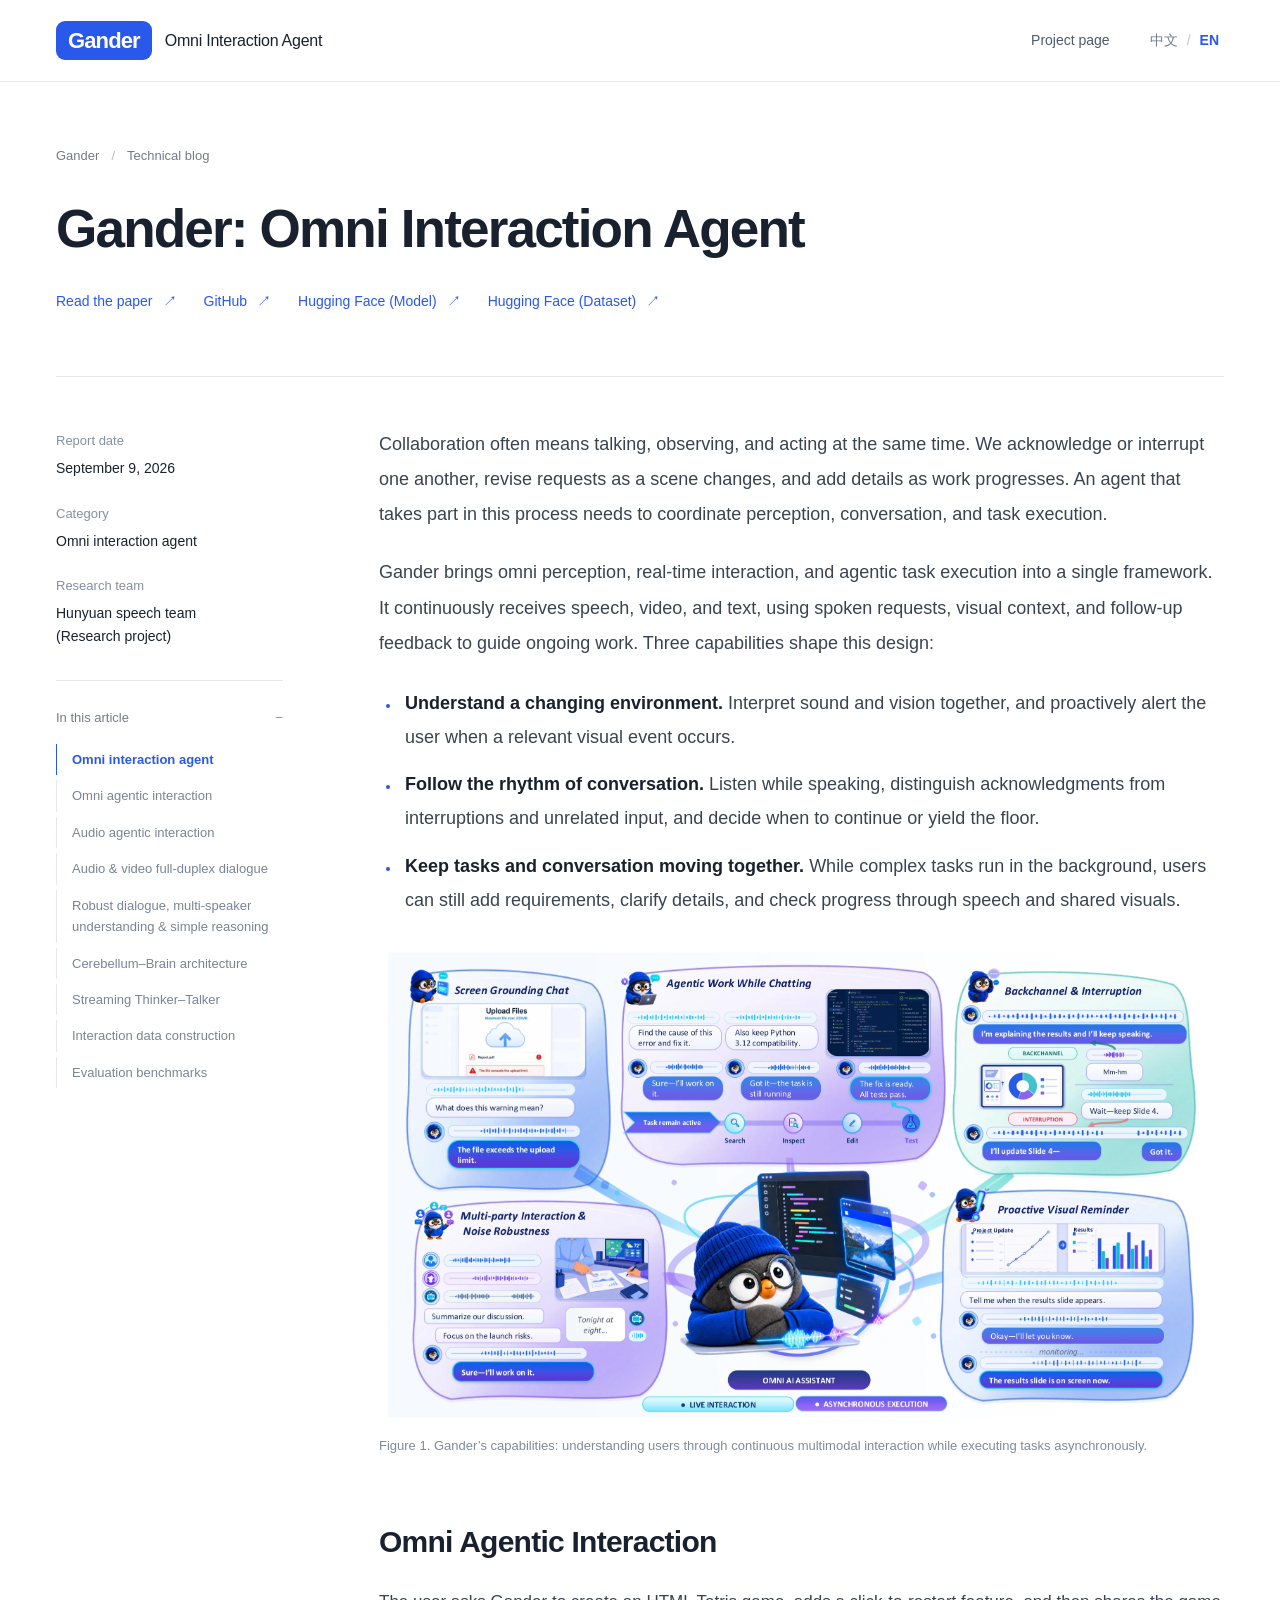
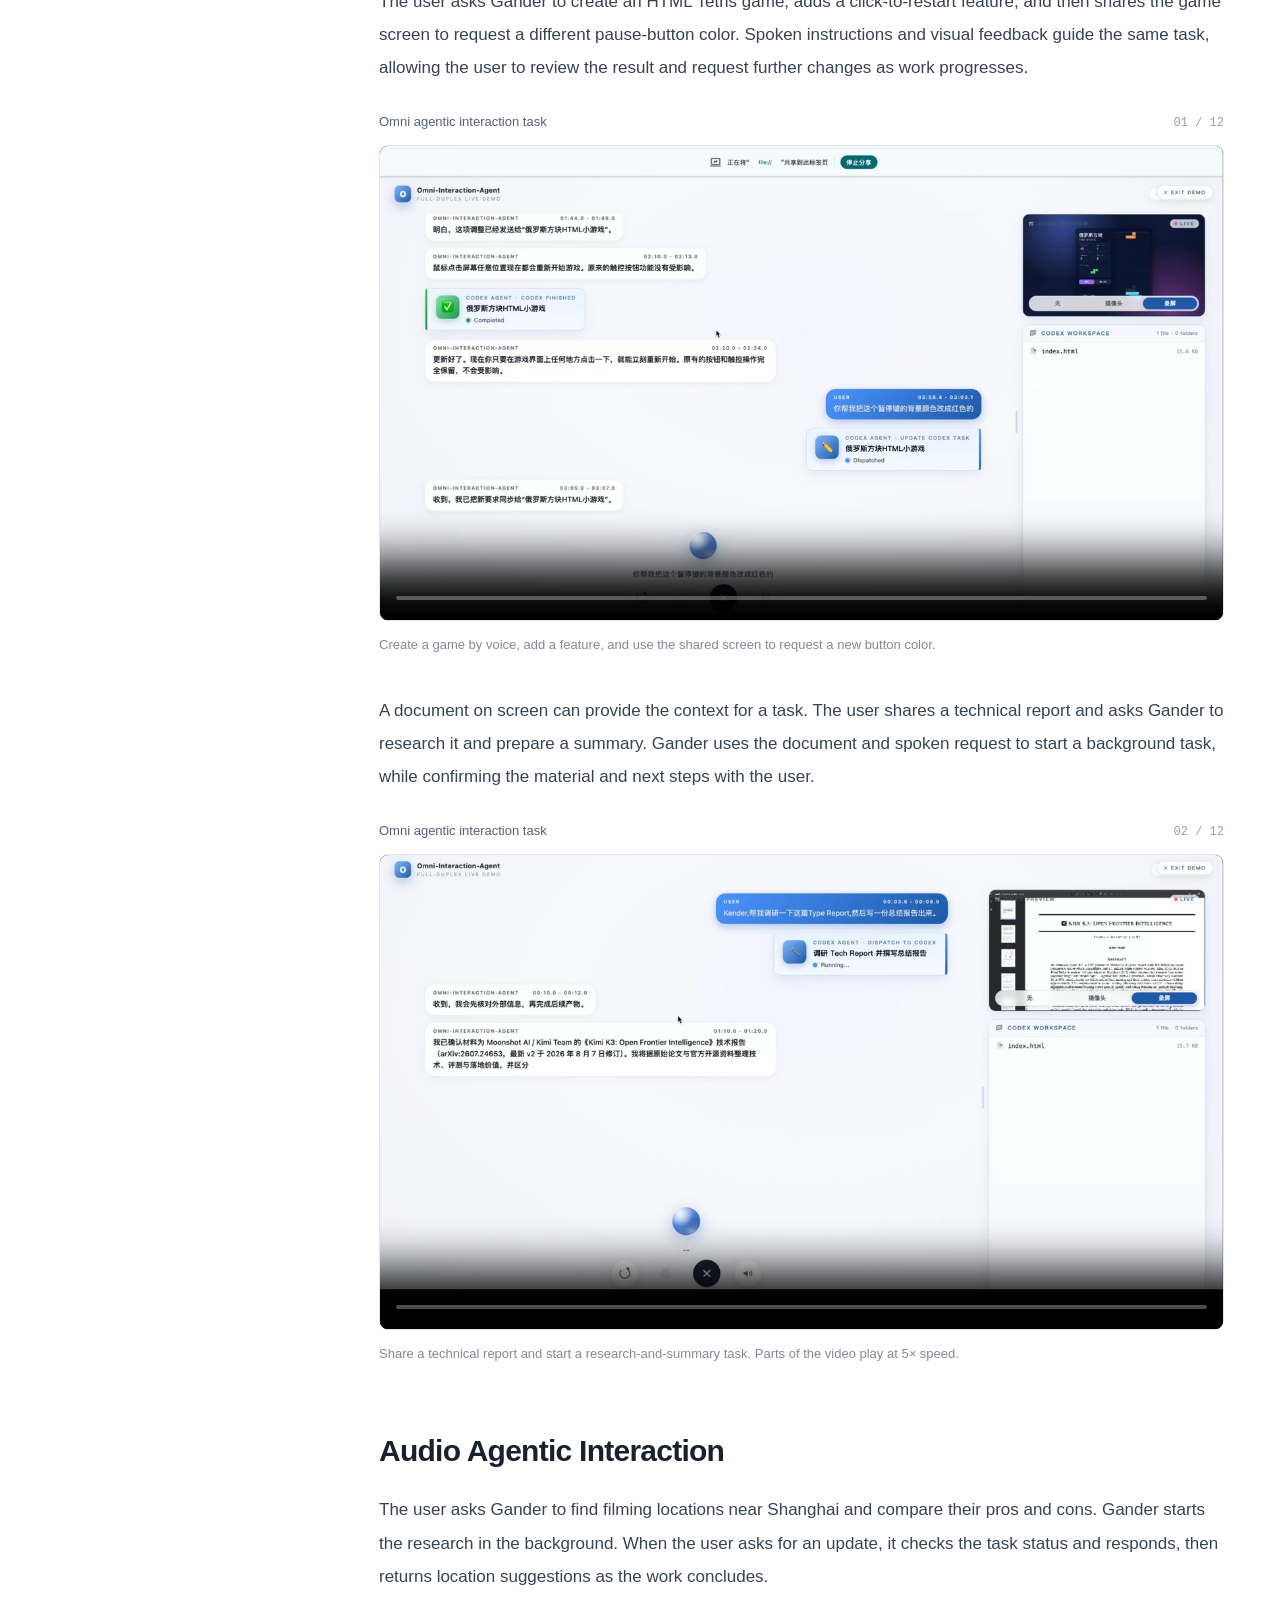
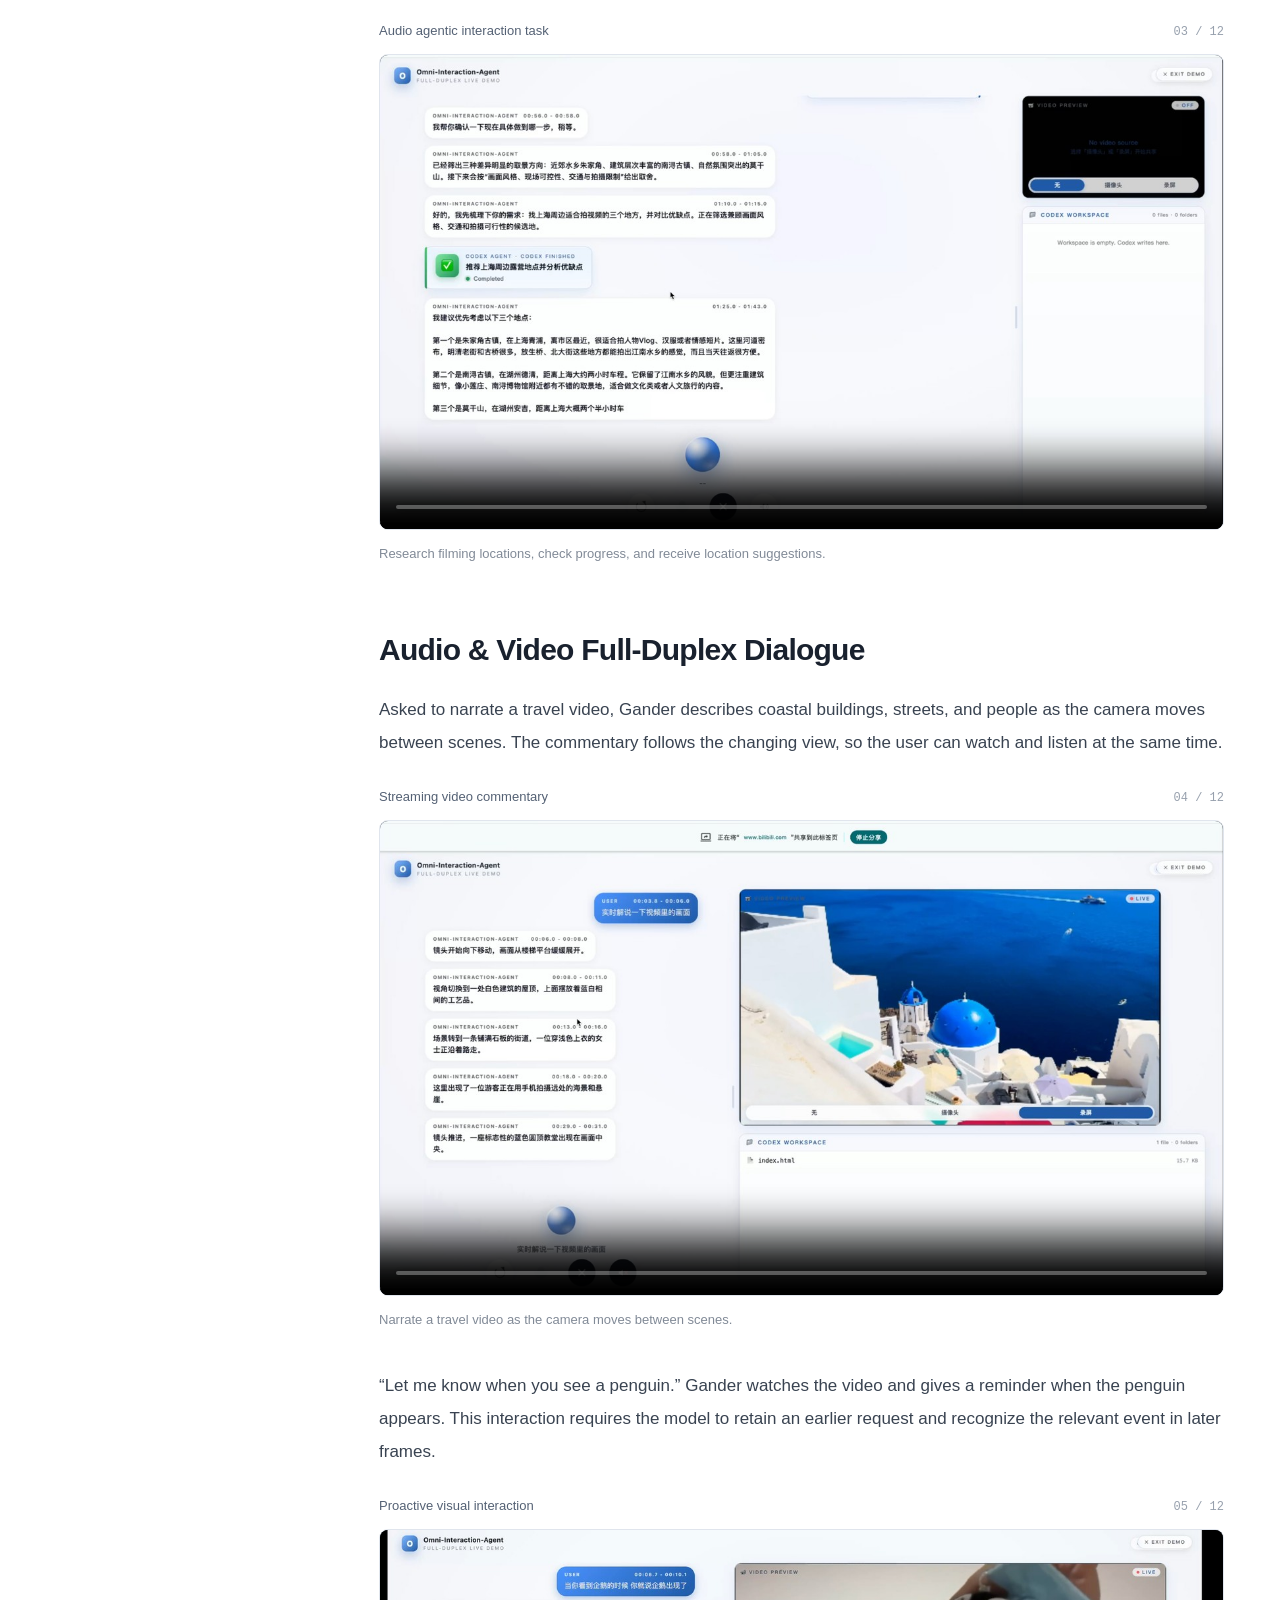
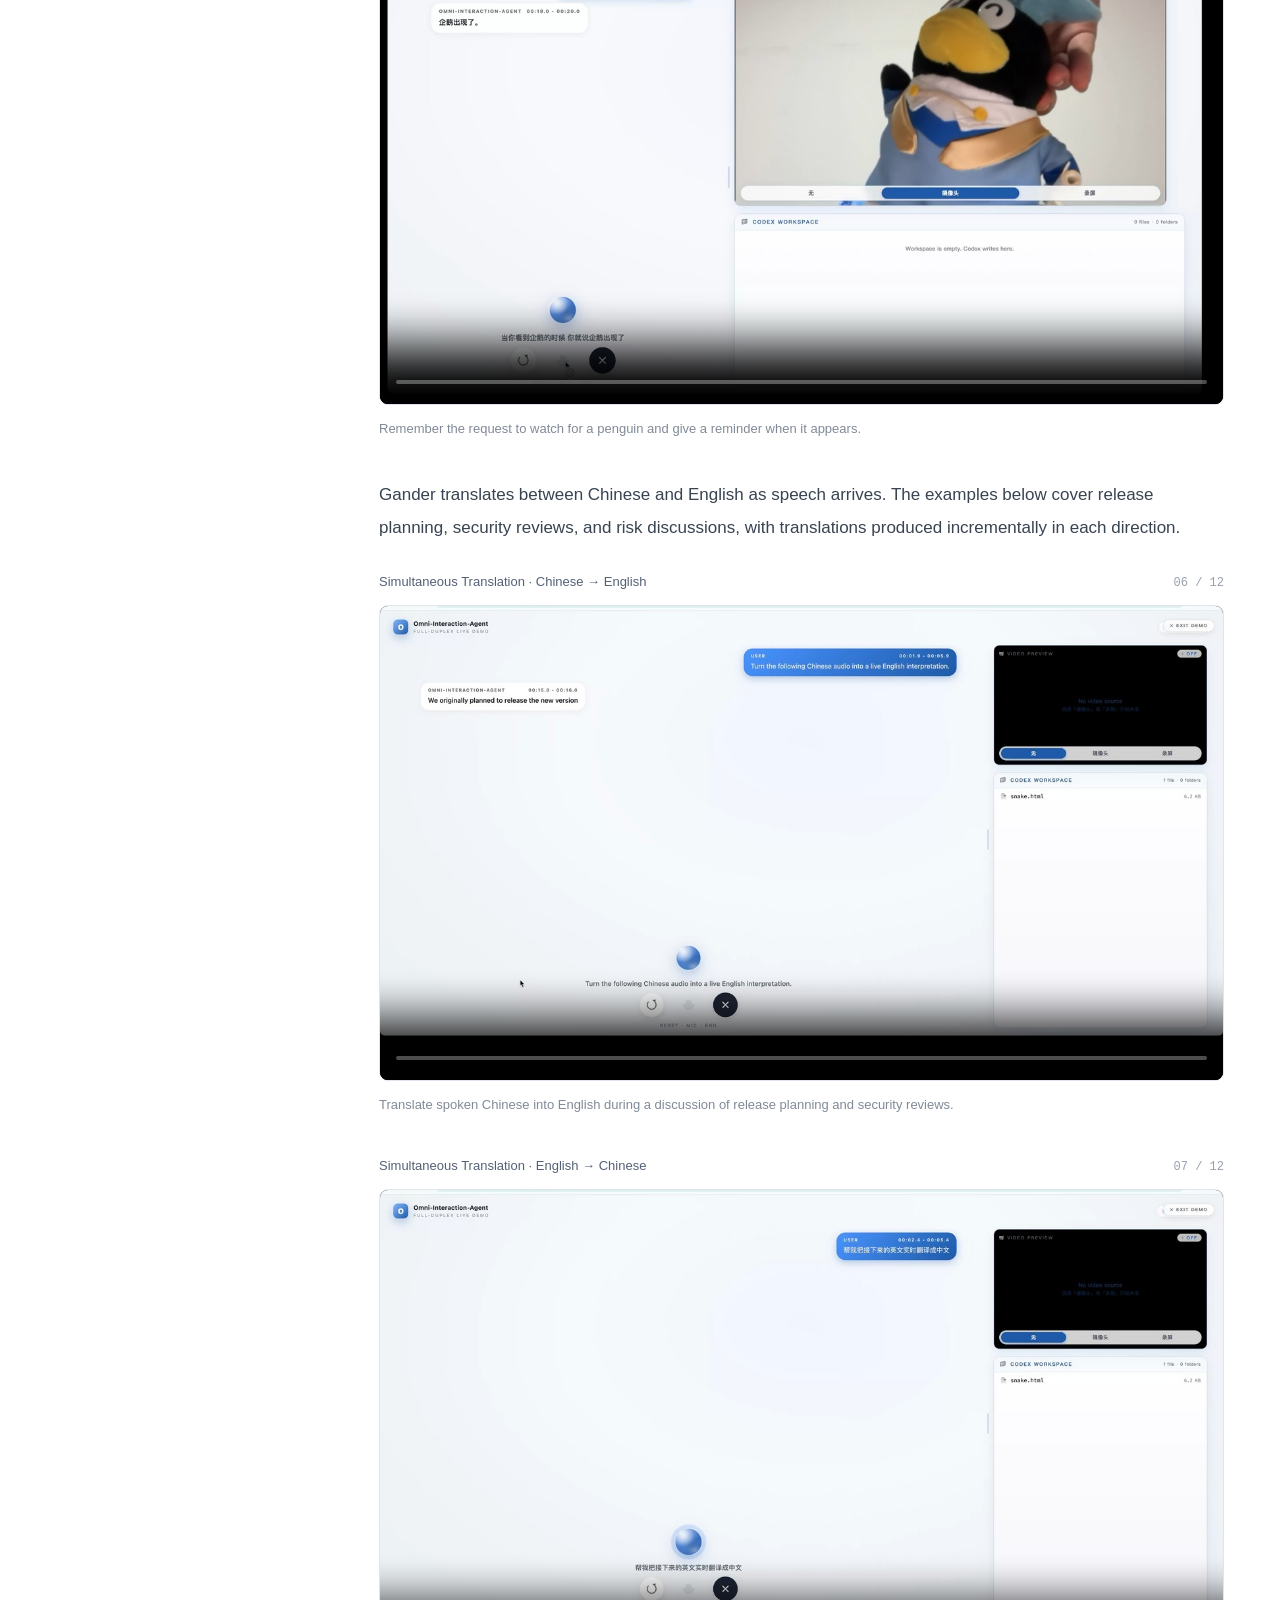
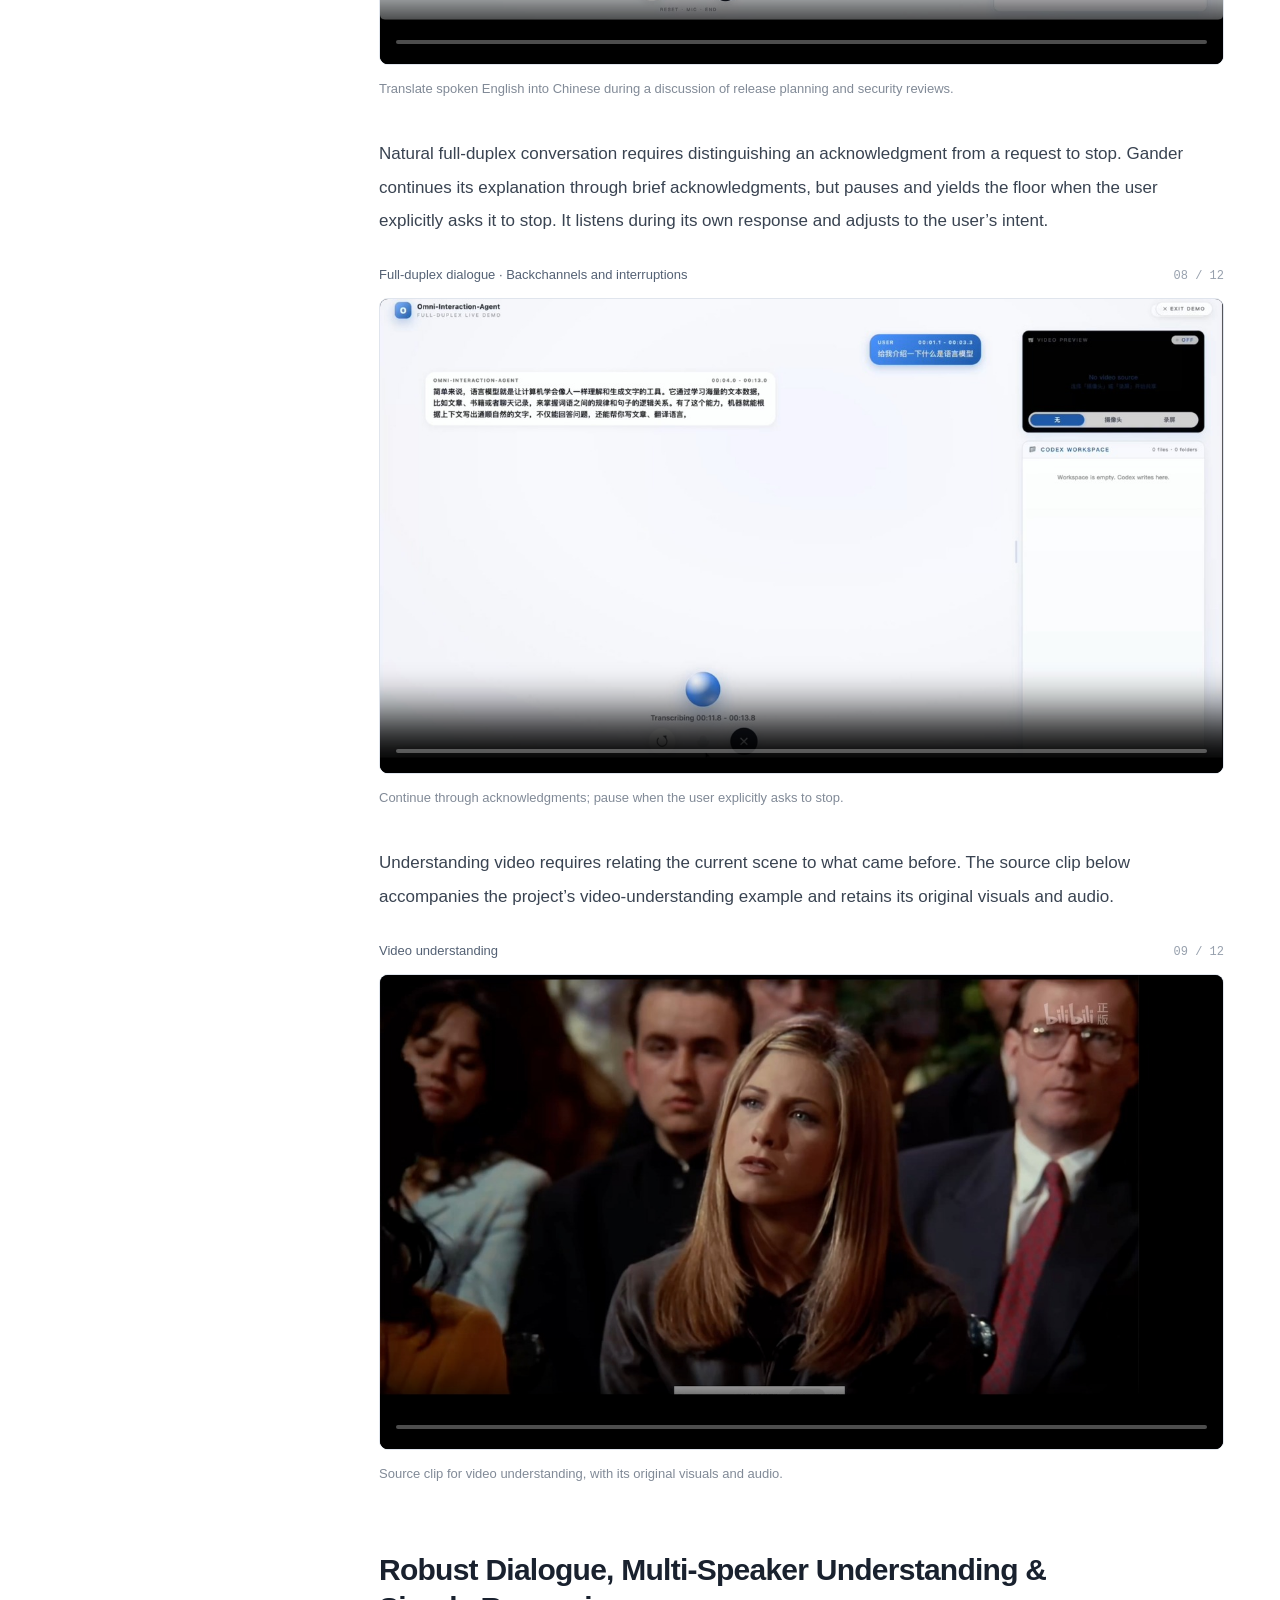
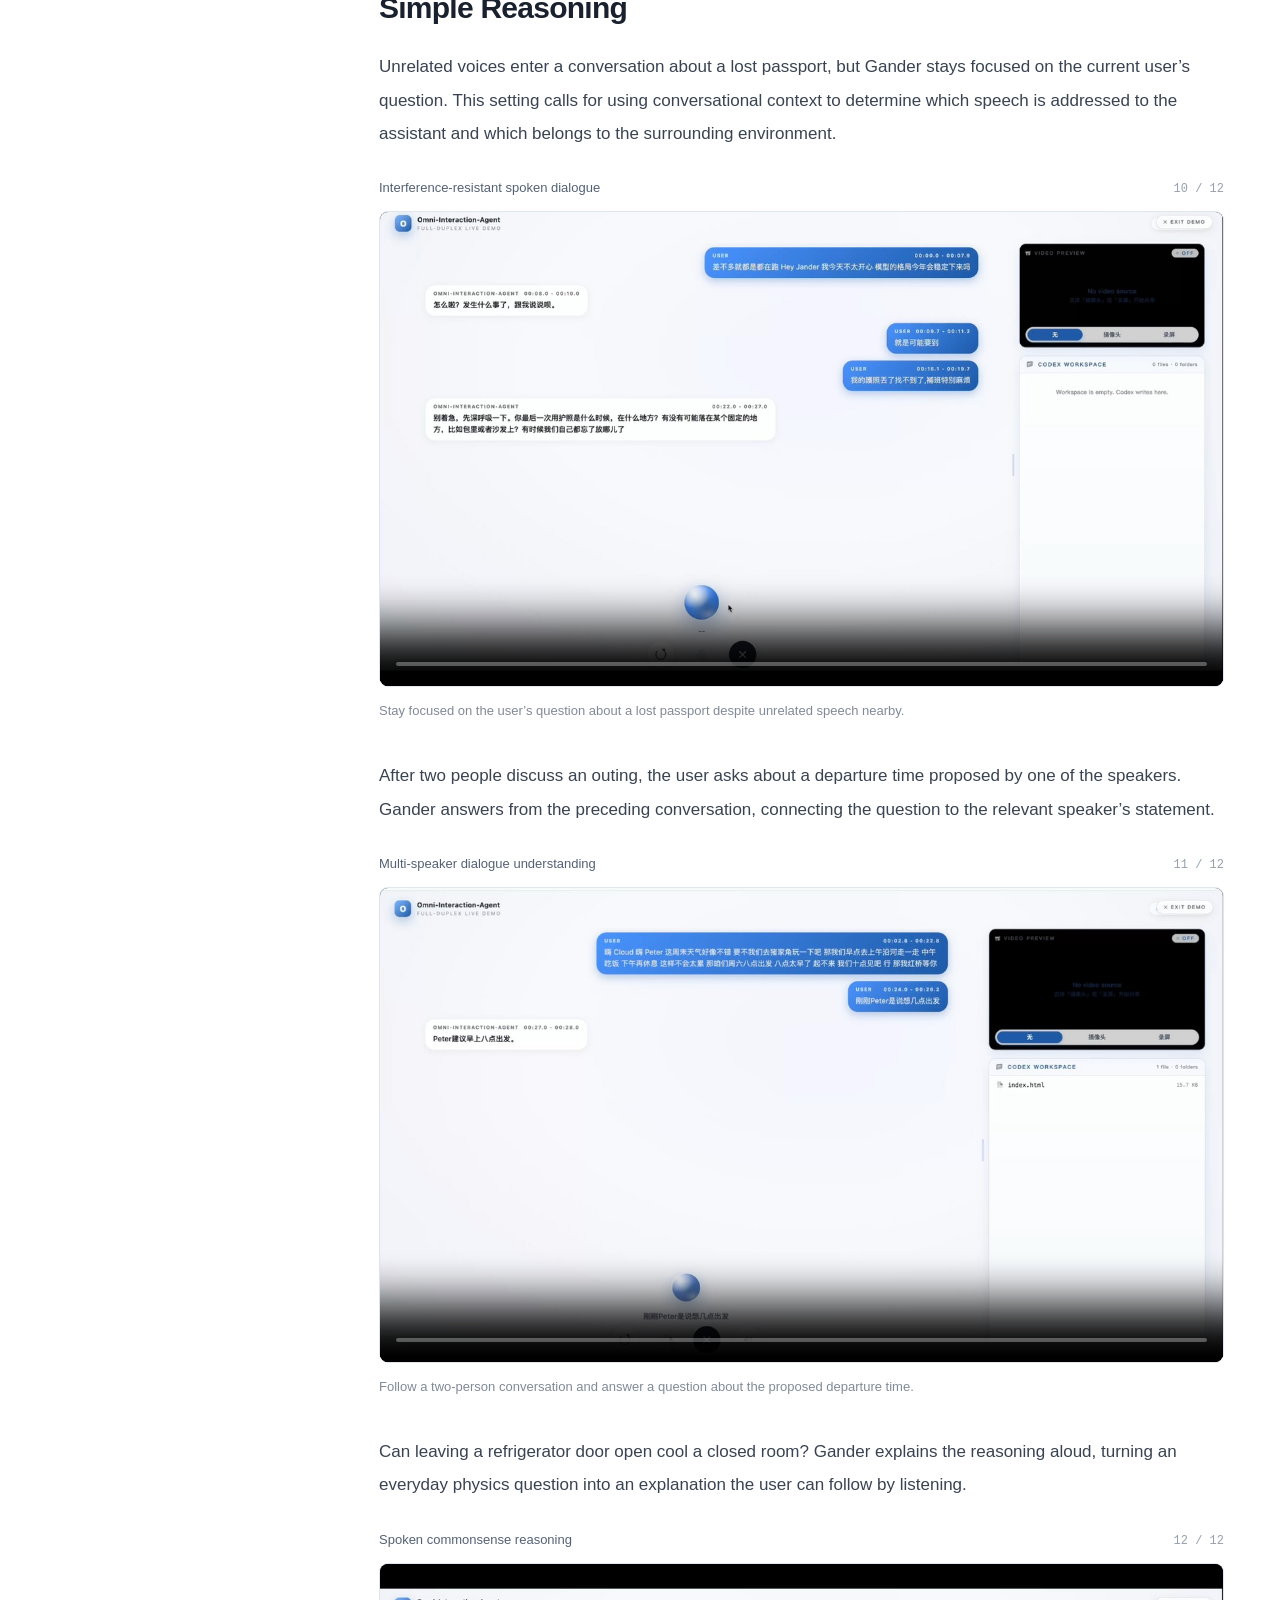
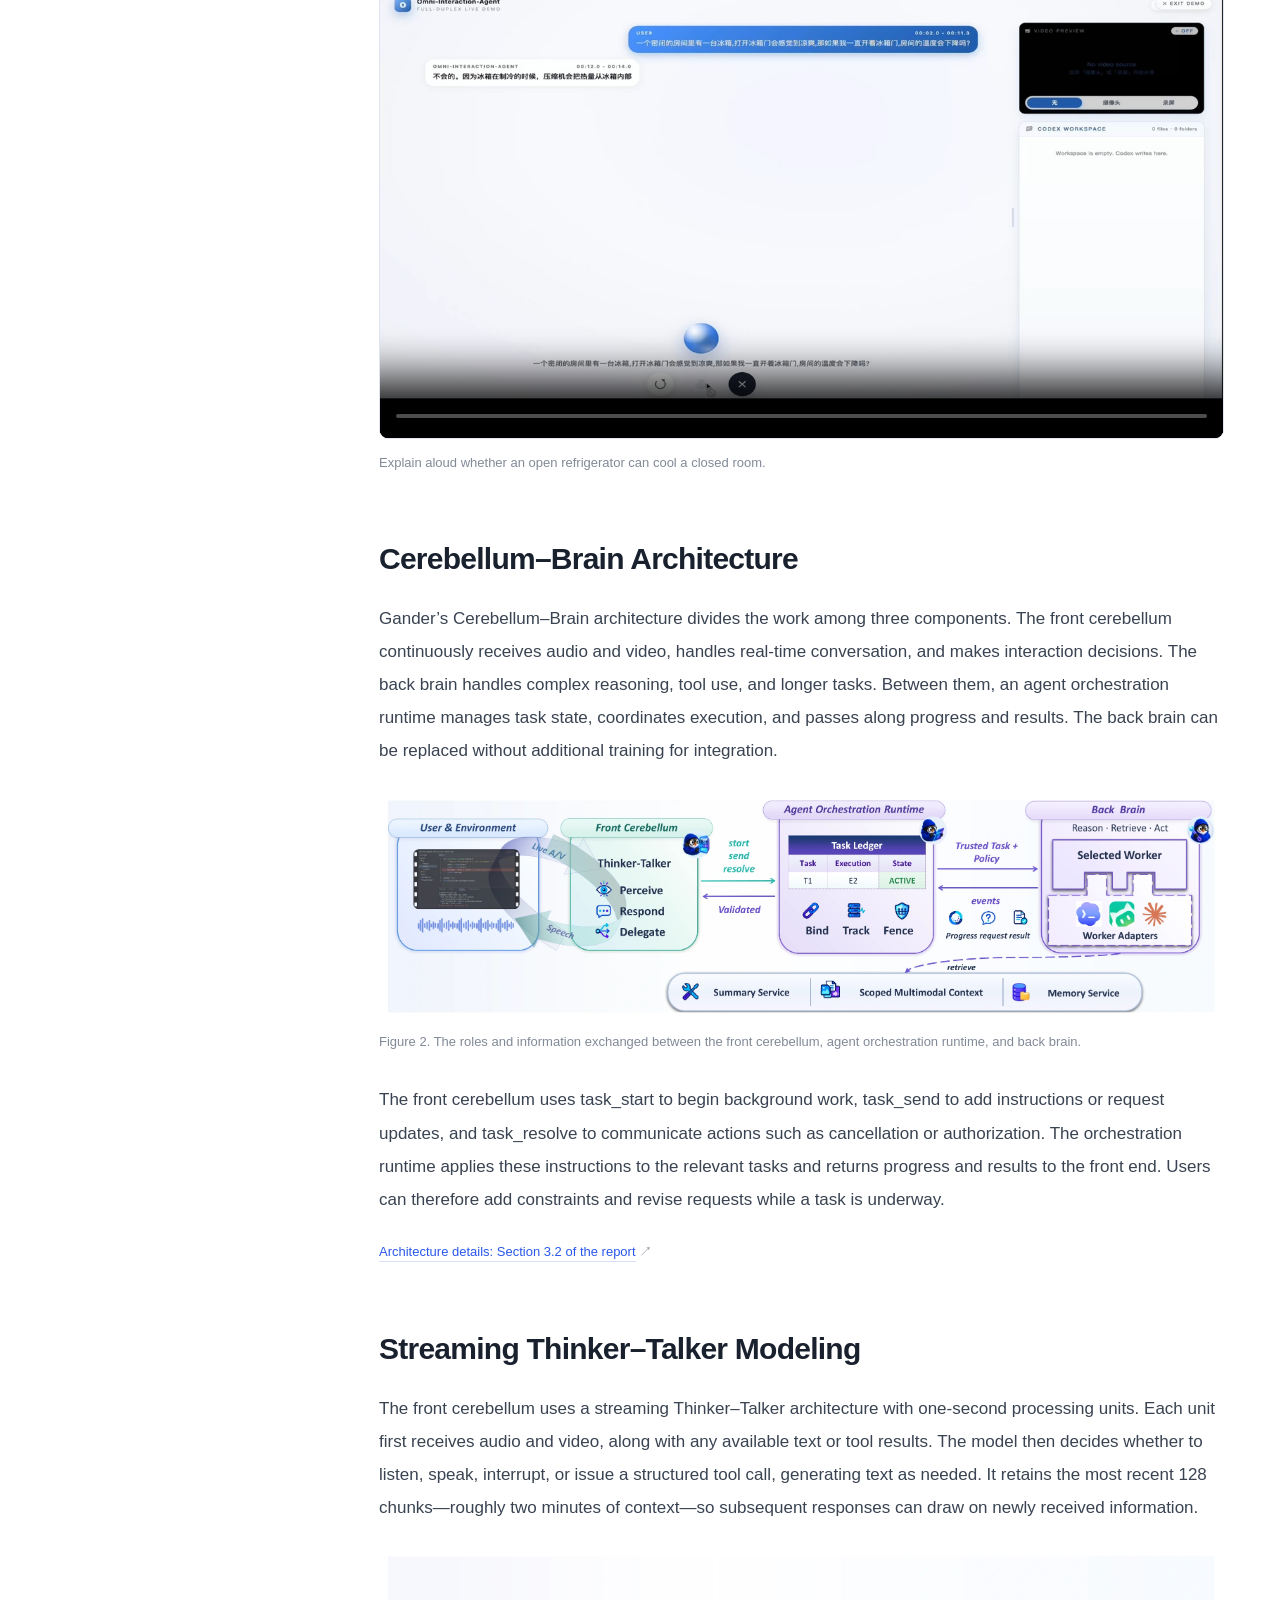
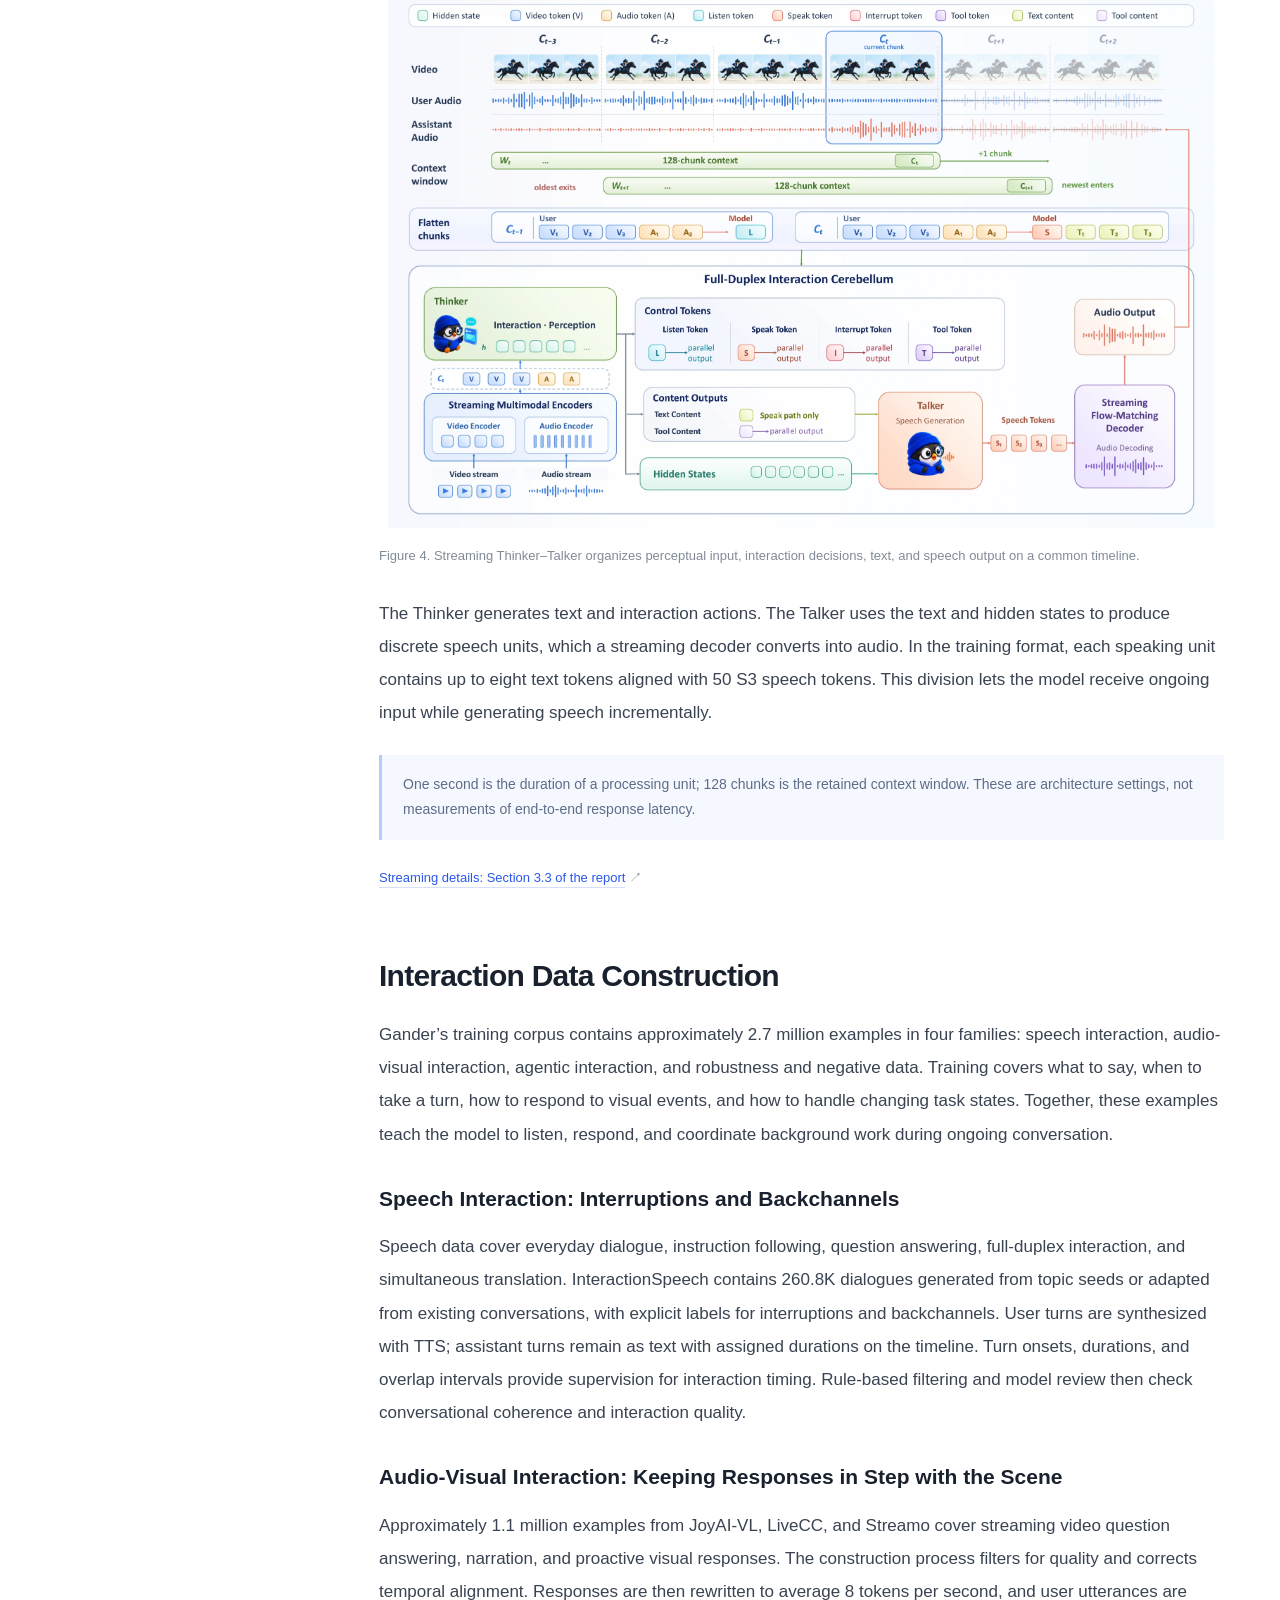
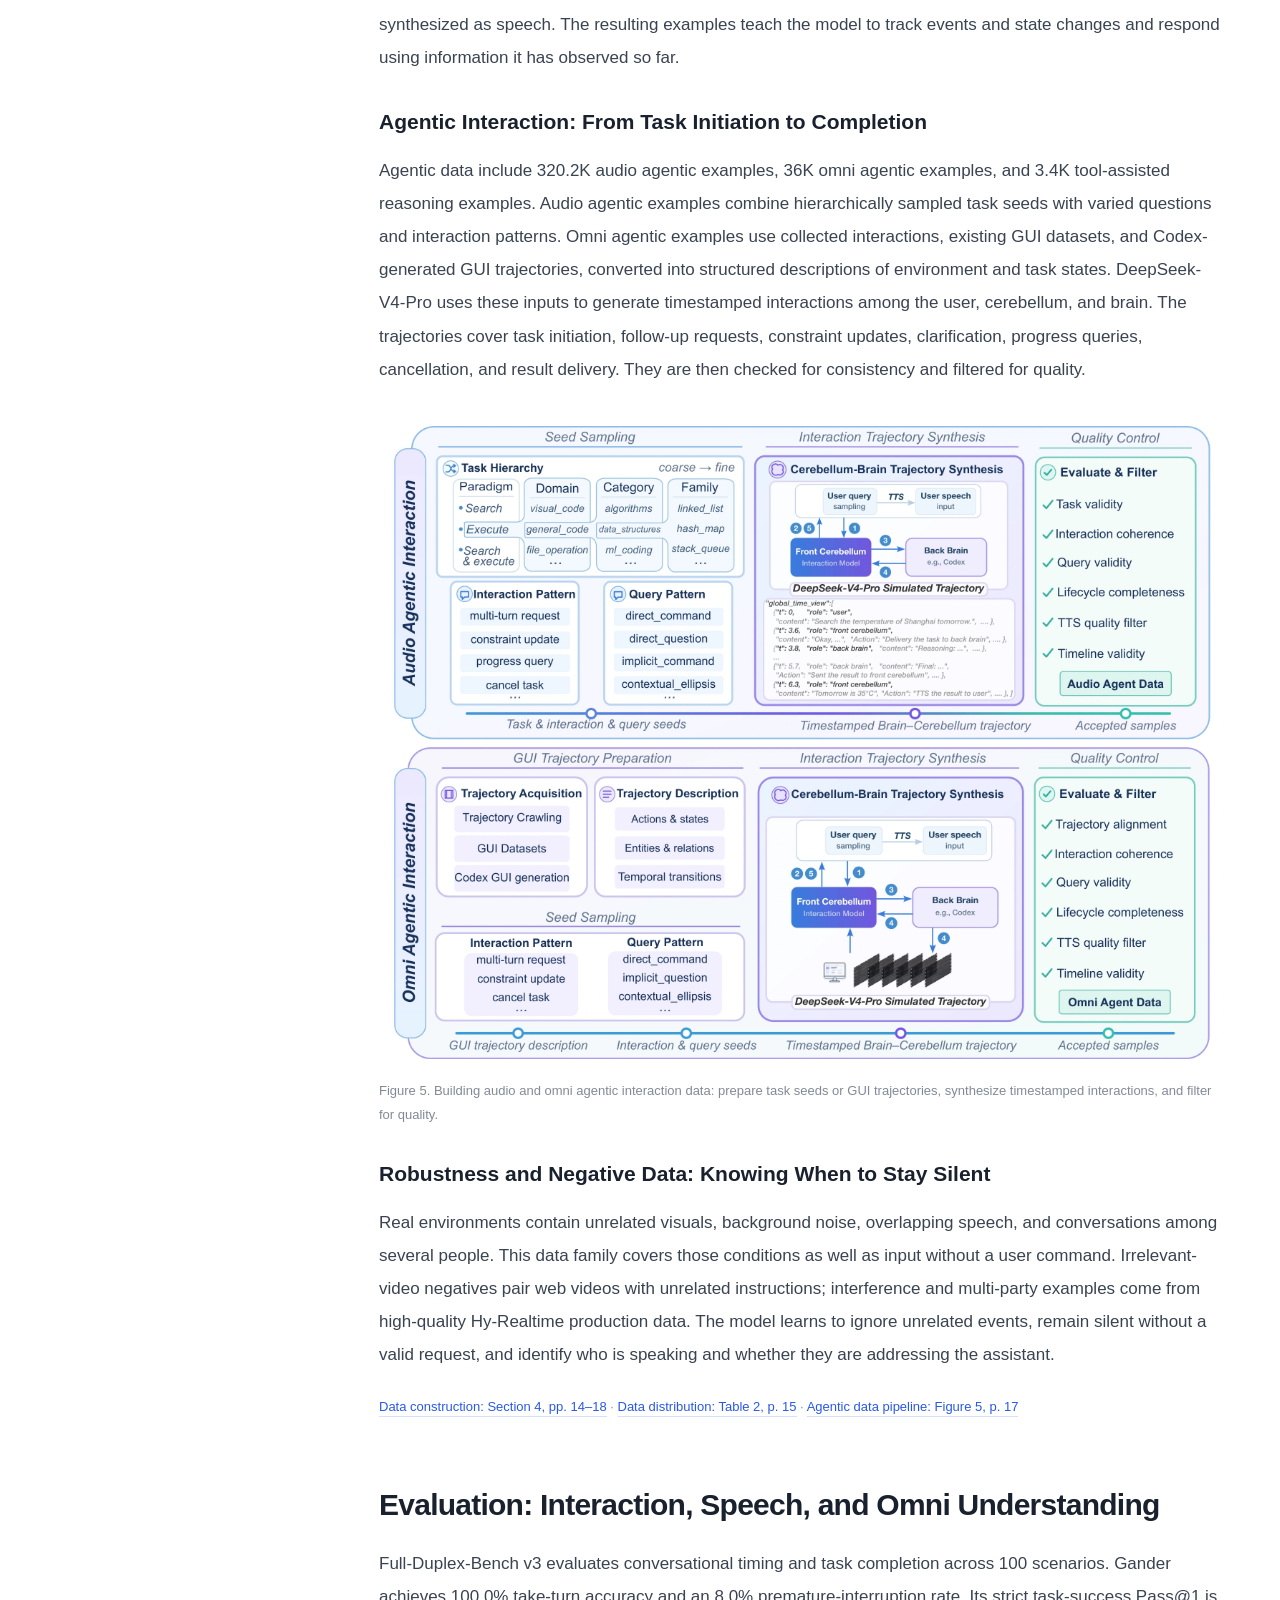
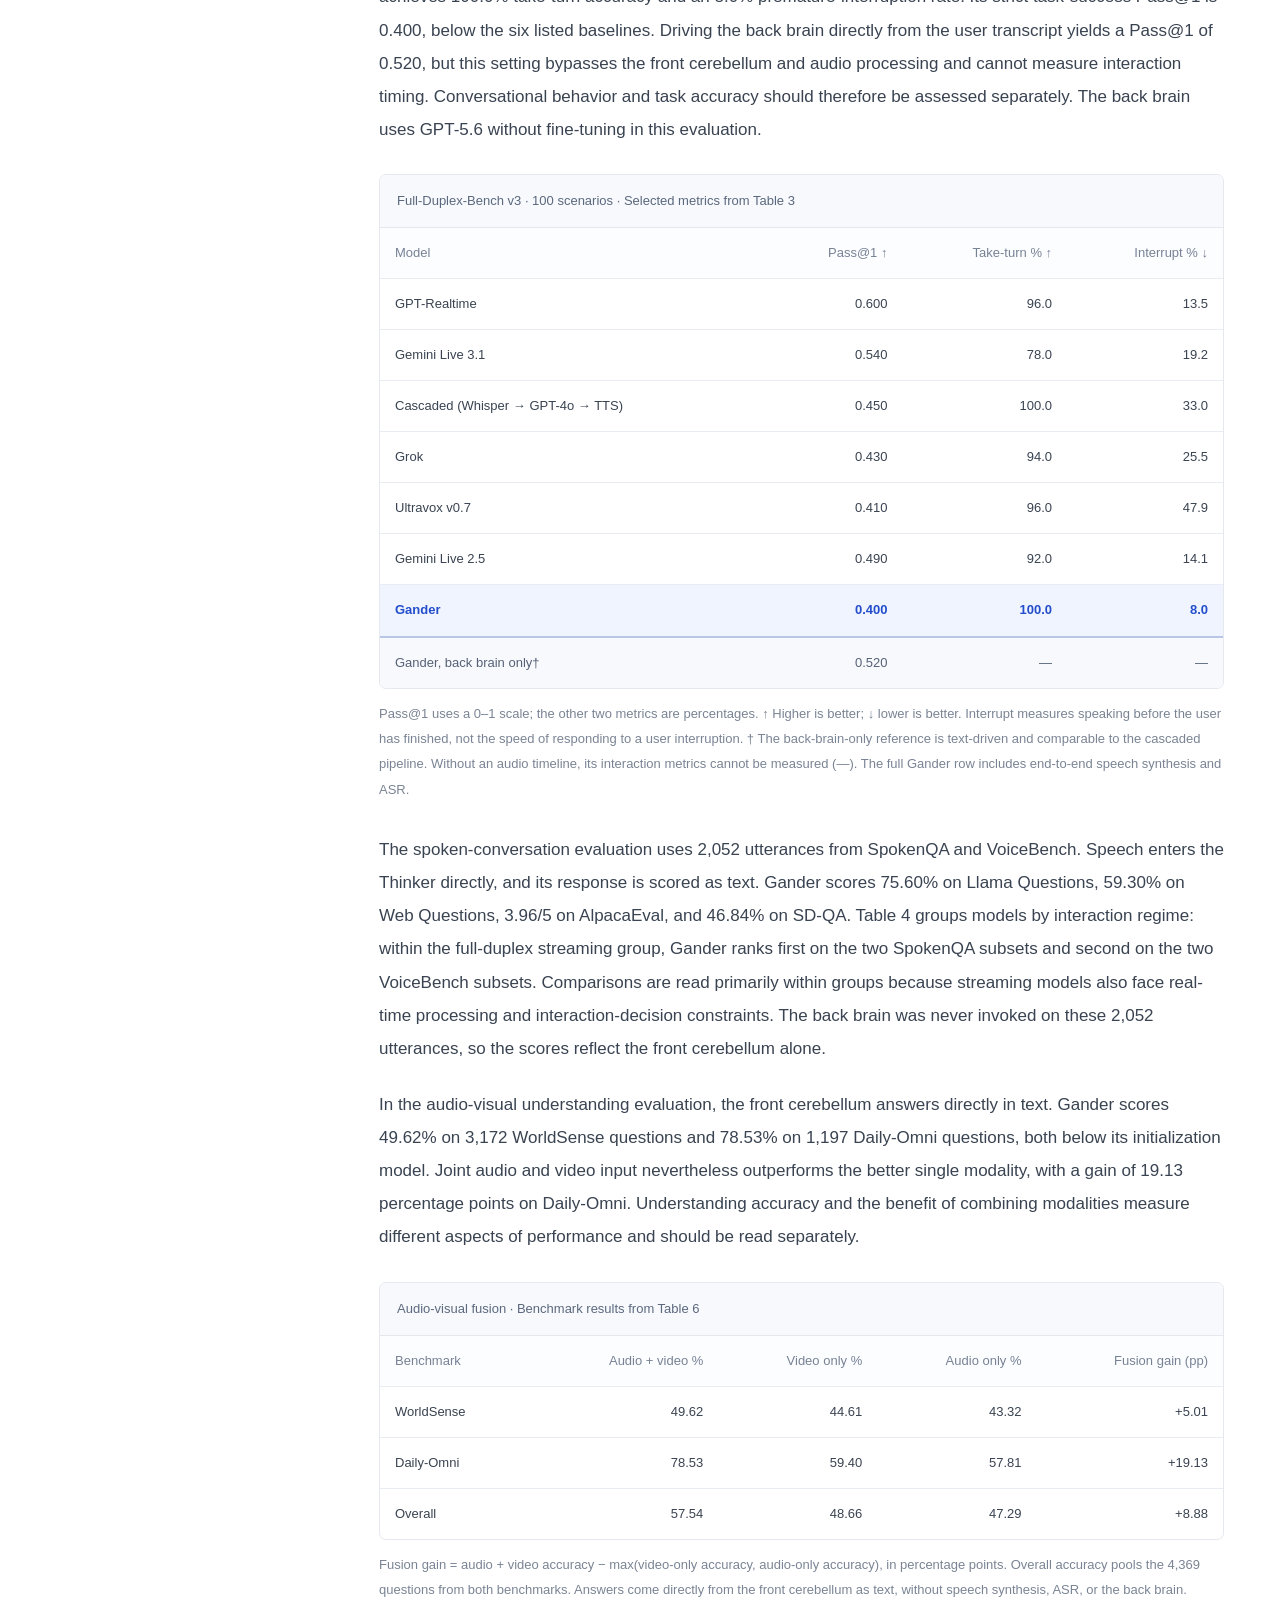
==== Omni-Interaction-Agent/index.html @ ea94906d "update page" ====
<!DOCTYPE html><html lang="zh-CN"><head>
 <meta charset="utf-8"><meta name="viewport" content="width=device-width, initial-scale=1">
 <meta name="theme-color" content="#ffffff">
 <title>Gander：全模态交互智能体 · 技术博客</title>
 <meta name="description" content="通过十二个演示，了解 Gander 如何结合语音、视觉与实时对话完成智能体任务，并介绍小脑—大脑架构、交互数据构建及实验评估。">
 <meta property="og:type" content="article"><meta property="og:title" content="Gander：全模态交互智能体">
 <meta property="og:description" content="通过十二个演示，了解 Gander 如何结合语音、视觉与实时对话完成智能体任务，并介绍小脑—大脑架构、交互数据构建及实验评估。">
 <link rel="icon" href="../assets/favicon.svg" type="image/svg+xml">
 <link rel="stylesheet" href="styles.css?v=20260909-9">
 <script src="content.js?v=20260909-23" defer=""></script><script src="app.js?v=20260909-7" defer=""></script>
</head>
<body id="top">
 <a data-i18n="skip" class="skip-link" href="#article">跳至文章正文</a>
 <header class="site-header"><div class="header-inner page-width">
  <a href="../" class="brand" aria-label="Gander — Omni Interaction Agent"><span class="brand-symbol">Gander</span><span class="brand-tagline">Omni Interaction Agent</span></a>
  <nav class="header-nav" data-i18n-aria="nav.label" aria-label="站点导航"><a data-i18n="nav.home" href="../">项目主页</a></nav>
  <div class="language-switch" role="group" data-i18n-aria="lang.label" aria-label="文章语言" hidden=""><button type="button" data-lang="zh" aria-pressed="true" aria-label="切换为中文">中文</button><span aria-hidden="true">/</span><button type="button" data-lang="en" aria-pressed="false" aria-label="Switch to English">EN</button></div>
 </div></header>
 <main class="page-width">
  <header class="article-header"><div class="breadcrumb"><a data-i18n="breadcrumb.home" href="../">Gander</a><span aria-hidden="true">/</span><span data-i18n="breadcrumb.blog">技术博客</span></div><!--
 <p data-i18n="kicker" class="article-kicker">GANDER · 技术博客</p>
 --><h1 data-i18n="title" id="article-title">Gander：全模态交互智能体</h1>
   <div class="resource-links"><a href="../gander.pdf?v=29ef45061bce" target="_blank" rel="noopener"><span data-i18n="end.paper">阅读完整论文</span><span aria-hidden="true">↗</span></a><a href="https://github.com/Omni-Interaction-Gander/Omni-Interaction-Agent" target="_blank" rel="noopener">GitHub <span aria-hidden="true">↗</span></a><a href="https://huggingface.co/Gander-Omni/Gander" target="_blank" rel="noopener">Hugging Face (Model) <span aria-hidden="true">↗</span></a><a href="https://huggingface.co/Gander-Omni/Gander" target="_blank" rel="noopener">Hugging Face (Dataset) <span aria-hidden="true">↗</span></a></div>
  </header>
  <div class="article-layout">
   <aside class="sidebar"><dl class="metadata"><div><dt data-i18n="meta.dateLabel">报告日期</dt><dd><time data-i18n="meta.date" datetime="2026-09-09">2026 年 9 月 9 日</time></dd></div><div><dt data-i18n="meta.categoryLabel">分类</dt><dd data-i18n="meta.category" class="meta-category">全模态交互智能体</dd></div><div><dt data-i18n="meta.byLabel">研究团队</dt><dd data-i18n="meta.by">混元语音团队（研究项目）</dd></div></dl>
    <details class="toc" open=""><summary data-i18n="toc.title">本文目录</summary><nav data-i18n-aria="toc.label" aria-label="文章目录"><ol><li><a href="#intro" data-i18n="toc.intro">全模态交互智能体</a></li><li><a href="#collaboration" data-i18n="toc.collaboration">全模态智能体交互</a></li><li><a href="#audio-agentic" data-i18n="toc.audio-agentic">语音智能体交互</a></li><li><a href="#dialogue" data-i18n="toc.dialogue">音视频全双工对话</a></li><li><a href="#reasoning" data-i18n="toc.reasoning">抗干扰、多人对话与简易推理</a></li><li><a href="#architecture" data-i18n="toc.architecture">小脑—大脑架构</a></li><li><a href="#streaming" data-i18n="toc.streaming">流式 Thinker–Talker</a></li><li><a href="#training" data-i18n="toc.training">交互数据构建</a></li><li><a href="#evaluation" data-i18n="toc.evaluation">能力评估与基准测试</a></li></ol></nav></details>
   </aside>
   <article class="article" id="article" aria-labelledby="article-title" tabindex="-1">
   <section id="intro" aria-labelledby="heading-intro" class="article-intro"><h2 data-i18n="heading.intro" id="heading-intro" class="visually-hidden">Gander：全模态交互智能体</h2><p data-i18n="p.intro.motivation">与人协作，往往是一边交流，一边观察和行动。我们会在对方说话时附和或打断，也会随着场景变化和任务进展补充新的要求。要让智能体参与这样的协作，感知、对话与任务执行就需要协同进行。</p><p data-i18n="p.intro.position">Gander 将全模态感知、实时交互与智能体任务执行整合到统一框架中。它持续接收语音、视频和文本，结合用户的口头要求、眼前的画面与后续反馈推进任务，让交流贯穿任务执行过程。核心能力体现在三个方面：</p><ul class="core-points"><li><strong data-i18n="principle.see.title">理解不断变化的环境。</strong> <span data-i18n="principle.see.body">结合声音与画面理解场景，并在相关视觉事件出现时主动提醒。</span></li><li><strong data-i18n="principle.talk.title">把握自然交流的节奏。</strong> <span data-i18n="principle.talk.body">在说话的同时听取用户反馈，区分附和、打断与无关干扰，决定继续讲述还是停下来倾听。</span></li><li><strong data-i18n="principle.act.title">让任务执行与对话同步进行。</strong> <span data-i18n="principle.act.body">后台处理复杂任务时，用户仍可通过语音交流和共享画面补充要求、确认细节或查询进度。</span></li></ul><figure class="article-figure paper-overview"><a href="../assets/figures/overview.webp" target="_blank" rel="noopener"><img src="../assets/figures/overview.webp" width="2401" height="1344" loading="lazy" decoding="async" data-i18n-alt="figure.overview.alt" alt="Gander 的能力概览，包括屏幕理解、边聊边执行任务、附和与打断、抗干扰对话和视觉事件提醒。"></a><figcaption data-i18n="figure.overview.caption">图 1｜Gander 的主要能力：在持续的多模态交流中理解用户，并异步执行任务。</figcaption></figure></section><section id="collaboration" aria-labelledby="heading-collaboration"><h2 id="heading-collaboration" data-i18n="heading.collaboration">全模态智能体交互</h2><p data-i18n="p.collaboration.visual">用户先请 Gander 创建一个 HTML 俄罗斯方块游戏，再补充点击重开的功能要求，并通过共享游戏画面提出暂停按钮的配色修改。语音指令与视觉反馈贯穿同一个任务，用户可以边查看结果，边继续提出调整。</p><figure class="media-figure" id="demo-visual-task">
   <div class="media-label"><span data-i18n="video.visual-task.title">全模态智能体交互任务</span><span class="media-count" aria-hidden="true">01 / 12</span></div>
   <div class="media-shell"><video controls="" playsinline="" preload="none" src="asset/videos/visual-task.mp4" poster="asset/posters/visual-task.jpg" width="1920" height="1080" data-i18n-aria="video.visual-task.title" aria-label="全模态智能体交互任务"><a data-i18n="video.open" href="asset/videos/visual-task.mp4">直接打开视频</a></video>
   <div class="video-error" role="status" hidden=""><p data-i18n="video.error">视频暂时无法播放，请尝试直接打开。</p><a data-i18n="video.open" href="asset/videos/visual-task.mp4" target="_blank" rel="noopener">直接打开视频</a></div></div>
   <figcaption data-i18n="video.visual-task.caption">通过语音创建游戏、补充功能，再结合共享画面调整按钮配色。</figcaption>
 </figure><p data-i18n="p.collaboration.report">共享屏幕上的文档，也可以直接成为任务的依据。用户展示一份技术报告，请 Gander 开展调研并整理总结。Gander 结合文档内容与口头要求发起后台任务，同时与用户确认当前材料和后续处理方向。</p><figure class="media-figure" id="demo-technical-report-reading">
   <div class="media-label"><span data-i18n="video.technical-report-reading.title">全模态智能体交互任务</span><span class="media-count" aria-hidden="true">02 / 12</span></div>
   <div class="media-shell"><video controls="" playsinline="" preload="none" src="asset/videos/technical-report-reading.mp4" poster="asset/posters/technical-report-reading.jpg" width="1920" height="1080" data-i18n-aria="video.technical-report-reading.title" aria-label="全模态智能体交互任务"><a data-i18n="video.open" href="asset/videos/technical-report-reading.mp4">直接打开视频</a></video>
   <div class="video-error" role="status" hidden=""><p data-i18n="video.error">视频暂时无法播放，请尝试直接打开。</p><a data-i18n="video.open" href="asset/videos/technical-report-reading.mp4" target="_blank" rel="noopener">直接打开视频</a></div></div>
   <figcaption data-i18n="video.technical-report-reading.caption">共享技术报告，发起调研与总结任务。视频中的部分内容以 5 倍速播放。</figcaption>
 </figure></section>
<section id="audio-agentic" aria-labelledby="heading-audio-agentic"><h2 id="heading-audio-agentic" data-i18n="heading.audio-agentic">语音智能体交互</h2><p data-i18n="p.collaboration.basic">用户希望查找上海周边适合拍摄的地点，并比较各自的优缺点。Gander 接收语音要求后，发起后台信息搜集任务。用户在等待期间可以询问进展，Gander 查询任务状态并作出回应，随后给出地点建议。</p><figure class="media-figure" id="demo-collaborative-task">
   <div class="media-label"><span data-i18n="video.collaborative-task.title">语音智能体交互任务</span><span class="media-count" aria-hidden="true">03 / 12</span></div>
   <div class="media-shell"><video controls="" playsinline="" preload="none" src="asset/videos/collaborative-task.mp4" poster="asset/posters/collaborative-task.jpg" width="1920" height="1080" data-i18n-aria="video.collaborative-task.title" aria-label="语音智能体交互任务"><a data-i18n="video.open" href="asset/videos/collaborative-task.mp4">直接打开视频</a></video>
   <div class="video-error" role="status" hidden=""><p data-i18n="video.error">视频暂时无法播放，请尝试直接打开。</p><a data-i18n="video.open" href="asset/videos/collaborative-task.mp4" target="_blank" rel="noopener">直接打开视频</a></div></div>
   <figcaption data-i18n="video.collaborative-task.caption">查找拍摄地点、查询任务进度，并获取地点建议。</figcaption>
 </figure></section>
<section id="dialogue" aria-labelledby="heading-dialogue"><h2 id="heading-dialogue" data-i18n="heading.dialogue">音视频全双工对话</h2><p data-i18n="p.perception.commentary">当用户请 Gander 解说一段旅行视频时，它会随着镜头切换，持续描述海边建筑、街巷和行人。解说内容跟随画面变化，让用户能够边看边听。</p><figure class="media-figure" id="demo-video-commentary">
   <div class="media-label"><span data-i18n="video.video-commentary.title">流式视频解说</span><span class="media-count" aria-hidden="true">04 / 12</span></div>
   <div class="media-shell"><video controls="" playsinline="" preload="none" src="asset/videos/video-commentary.mp4" poster="asset/posters/video-commentary.jpg" width="1920" height="1080" data-i18n-aria="video.video-commentary.title" aria-label="流式视频解说"><a data-i18n="video.open" href="asset/videos/video-commentary.mp4">直接打开视频</a></video>
   <div class="video-error" role="status" hidden=""><p data-i18n="video.error">视频暂时无法播放，请尝试直接打开。</p><a data-i18n="video.open" href="asset/videos/video-commentary.mp4" target="_blank" rel="noopener">直接打开视频</a></div></div>
   <figcaption data-i18n="video.video-commentary.caption">随着旅行视频的镜头变化，持续解说画面内容。</figcaption>
 </figure><p data-i18n="p.perception.context">用户只需先提出“看到企鹅时告诉我”，Gander 就会持续观察视频，并在企鹅出现时主动提醒。这类交互要求模型记住先前的指令，并在后续画面中识别相应事件。</p><figure class="media-figure" id="demo-visual-proactivity">
   <div class="media-label"><span data-i18n="video.visual-proactivity.title">视觉主动交互</span><span class="media-count" aria-hidden="true">05 / 12</span></div>
   <div class="media-shell"><video controls="" playsinline="" preload="none" src="asset/videos/visual-proactivity.mp4" poster="asset/posters/visual-proactivity.jpg" width="1920" height="1080" data-i18n-aria="video.visual-proactivity.title" aria-label="视觉主动交互"><a data-i18n="video.open" href="asset/videos/visual-proactivity.mp4">直接打开视频</a></video>
   <div class="video-error" role="status" hidden=""><p data-i18n="video.error">视频暂时无法播放，请尝试直接打开。</p><a data-i18n="video.open" href="asset/videos/visual-proactivity.mp4" target="_blank" rel="noopener">直接打开视频</a></div></div>
   <figcaption data-i18n="video.visual-proactivity.caption">记住“看到企鹅时告诉我”的要求，在企鹅出现时主动提醒。</figcaption>
 </figure><p data-i18n="p.dialogue.translation">在版本发布、安全审计和风险讨论等场景中，Gander 持续接收说话内容，并逐步输出另一种语言的译文。以下分别展示中译英和英译中的同声传译过程。</p><figure class="media-figure" id="demo-translation-zh-en">
   <div class="media-label"><span data-i18n="video.translation-zh-en.title">同声传译 · 中文 → 英文</span><span class="media-count" aria-hidden="true">06 / 12</span></div>
   <div class="media-shell"><video controls="" playsinline="" preload="none" src="asset/videos/translation-zh-en.mp4" poster="asset/posters/translation-zh-en.jpg" width="1920" height="1080" data-i18n-aria="video.translation-zh-en.title" aria-label="同声传译 · 中文 → 英文"><a data-i18n="video.open" href="asset/videos/translation-zh-en.mp4">直接打开视频</a></video>
   <div class="video-error" role="status" hidden=""><p data-i18n="video.error">视频暂时无法播放，请尝试直接打开。</p><a data-i18n="video.open" href="asset/videos/translation-zh-en.mp4" target="_blank" rel="noopener">直接打开视频</a></div></div>
   <figcaption data-i18n="video.translation-zh-en.caption">围绕版本发布与安全审计，将中文语音实时译成英文。</figcaption>
 </figure><figure class="media-figure" id="demo-translation-en-zh">
   <div class="media-label"><span data-i18n="video.translation-en-zh.title">同声传译 · 英文 → 中文</span><span class="media-count" aria-hidden="true">07 / 12</span></div>
   <div class="media-shell"><video controls="" playsinline="" preload="none" src="asset/videos/translation-en-zh.mp4" poster="asset/posters/translation-en-zh.jpg" width="1920" height="1080" data-i18n-aria="video.translation-en-zh.title" aria-label="同声传译 · 英文 → 中文"><a data-i18n="video.open" href="asset/videos/translation-en-zh.mp4">直接打开视频</a></video>
   <div class="video-error" role="status" hidden=""><p data-i18n="video.error">视频暂时无法播放，请尝试直接打开。</p><a data-i18n="video.open" href="asset/videos/translation-en-zh.mp4" target="_blank" rel="noopener">直接打开视频</a></div></div>
   <figcaption data-i18n="video.translation-en-zh.caption">围绕版本发布与安全审计，将英文语音实时译成中文。</figcaption>
 </figure><p data-i18n="p.dialogue.duplex">自然的全双工对话，需要区分附和与打断。用户简短附和时，Gander 继续讲述；用户明确要求停下时，它则暂停回应，把话语权交还给用户。模型在说话的同时听取反馈，并根据用户意图调整回应方式。</p><figure class="media-figure" id="demo-full-duplex">
   <div class="media-label"><span data-i18n="video.full-duplex.title">全双工对话 · 附和与打断</span><span class="media-count" aria-hidden="true">08 / 12</span></div>
   <div class="media-shell"><video controls="" playsinline="" preload="none" src="asset/videos/full-duplex.mp4" poster="asset/posters/full-duplex.jpg" width="1920" height="1080" data-i18n-aria="video.full-duplex.title" aria-label="全双工对话 · 附和与打断"><a data-i18n="video.open" href="asset/videos/full-duplex.mp4">直接打开视频</a></video>
   <div class="video-error" role="status" hidden=""><p data-i18n="video.error">视频暂时无法播放，请尝试直接打开。</p><a data-i18n="video.open" href="asset/videos/full-duplex.mp4" target="_blank" rel="noopener">直接打开视频</a></div></div>
   <figcaption data-i18n="video.full-duplex.caption">附和时继续讲述，收到明确的停止请求时暂停回应。</figcaption>
 </figure><p data-i18n="p.perception.video">理解一段视频，需要把当前画面与前面的情节联系起来。以下是项目提供的视频理解素材，保留了原始画面与声音。</p><figure class="media-figure" id="demo-video-understanding">
   <div class="media-label"><span data-i18n="video.video-understanding.title">视频理解</span><span class="media-count" aria-hidden="true">09 / 12</span></div>
   <div class="media-shell"><video controls="" playsinline="" preload="none" src="asset/videos/video-understanding.mp4" poster="asset/posters/video-understanding.jpg" width="1920" height="1080" data-i18n-aria="video.video-understanding.title" aria-label="视频理解"><a data-i18n="video.open" href="asset/videos/video-understanding.mp4">直接打开视频</a></video>
   <div class="video-error" role="status" hidden=""><p data-i18n="video.error">视频暂时无法播放，请尝试直接打开。</p><a data-i18n="video.open" href="asset/videos/video-understanding.mp4" target="_blank" rel="noopener">直接打开视频</a></div></div>
   <figcaption data-i18n="video.video-understanding.caption">视频理解素材，保留原始画面与声音。</figcaption>
 </figure></section>
<section id="reasoning" aria-labelledby="heading-reasoning"><h2 id="heading-reasoning" data-i18n="heading.reasoning">抗干扰、多人对话与简易推理</h2><p data-i18n="p.dialogue.robust">在关于护照丢失的对话中，周围出现了无关人声，Gander 仍围绕当前用户的问题继续交流。这类场景要求模型结合谈话内容与上下文，判断哪些话语是对自己说的，避免被无关声音带离当前话题。</p><figure class="media-figure" id="demo-robust-conversation">
   <div class="media-label"><span data-i18n="video.robust-conversation.title">抗干扰语音对话</span><span class="media-count" aria-hidden="true">10 / 12</span></div>
   <div class="media-shell"><video controls="" playsinline="" preload="none" src="asset/videos/robust-conversation.mp4" poster="asset/posters/robust-conversation.jpg" width="1920" height="1080" data-i18n-aria="video.robust-conversation.title" aria-label="抗干扰语音对话"><a data-i18n="video.open" href="asset/videos/robust-conversation.mp4">直接打开视频</a></video>
   <div class="video-error" role="status" hidden=""><p data-i18n="video.error">视频暂时无法播放，请尝试直接打开。</p><a data-i18n="video.open" href="asset/videos/robust-conversation.mp4" target="_blank" rel="noopener">直接打开视频</a></div></div>
   <figcaption data-i18n="video.robust-conversation.caption">在无关人声干扰下，继续讨论当前用户的护照丢失问题。</figcaption>
 </figure><p data-i18n="p.reasoning.twoPerson">两人讨论出游计划后，用户询问其中一人提到的出发时间。Gander 根据刚才的对话作答，将问题与相应说话人的表述对应起来。</p><figure class="media-figure" id="demo-two-person-dialogue">
   <div class="media-label"><span data-i18n="video.two-person-dialogue.title">多说话人对话理解</span><span class="media-count" aria-hidden="true">11 / 12</span></div>
   <div class="media-shell"><video controls="" playsinline="" preload="none" src="asset/videos/two-person-dialogue.mp4" poster="asset/posters/two-person-dialogue.jpg" width="1920" height="1080" data-i18n-aria="video.two-person-dialogue.title" aria-label="多说话人对话理解"><a data-i18n="video.open" href="asset/videos/two-person-dialogue.mp4">直接打开视频</a></video>
   <div class="video-error" role="status" hidden=""><p data-i18n="video.error">视频暂时无法播放，请尝试直接打开。</p><a data-i18n="video.open" href="asset/videos/two-person-dialogue.mp4" target="_blank" rel="noopener">直接打开视频</a></div></div>
   <figcaption data-i18n="video.two-person-dialogue.caption">理解两人的出游讨论，回答关于出发时间的追问。</figcaption>
 </figure><p data-i18n="p.reasoning.demo">“一直开着冰箱门，能让密闭的房间降温吗？”面对这个日常物理问题，Gander 通过语音说明其中的道理，将推理过程组织成便于听懂的解释。</p><figure class="media-figure" id="demo-reasoning">
   <div class="media-label"><span data-i18n="video.reasoning.title">语音常识推理</span><span class="media-count" aria-hidden="true">12 / 12</span></div>
   <div class="media-shell"><video controls="" playsinline="" preload="none" src="asset/videos/reasoning.mp4" poster="asset/posters/reasoning.jpg" width="1920" height="1080" data-i18n-aria="video.reasoning.title" aria-label="语音常识推理"><a data-i18n="video.open" href="asset/videos/reasoning.mp4">直接打开视频</a></video>
   <div class="video-error" role="status" hidden=""><p data-i18n="video.error">视频暂时无法播放，请尝试直接打开。</p><a data-i18n="video.open" href="asset/videos/reasoning.mp4" target="_blank" rel="noopener">直接打开视频</a></div></div>
   <figcaption data-i18n="video.reasoning.caption">用语音解释：开着冰箱门，能让密闭房间降温吗？</figcaption>
 </figure></section>
<section id="architecture" aria-labelledby="heading-architecture"><h2 data-i18n="heading.architecture" id="heading-architecture">小脑—大脑协作架构</h2><p data-i18n="p.architecture.roles">Gander 采用小脑—大脑协作架构，由三个组件分工配合。前端小脑持续接收音视频输入，负责实时对话和交互决策；后端大脑负责复杂推理、工具调用与耗时较长的任务；智能体编排运行时负责管理任务状态、协调执行，并传递进度与结果。后端大脑支持替换，接入时无需额外训练。</p><figure class="article-figure "><a href="../assets/figures/architecture.webp" target="_blank" rel="noopener"><img src="../assets/figures/architecture.webp" width="2401" height="627" loading="lazy" decoding="async" data-i18n-alt="figure.architecture.alt" alt="小脑—大脑架构：前端接收用户的音视频输入，编排运行时协调后台任务，各组件共享任务状态、上下文与记忆。"></a><figcaption data-i18n="figure.architecture.caption">图 2｜前端小脑、智能体编排运行时与后端大脑的分工及信息交换。</figcaption></figure><p data-i18n="p.architecture.lifecycle">前端通过 task_start 发起后台任务，通过 task_send 补充要求或查询进度，通过 task_resolve 表达取消、授权等任务操作。编排运行时负责将这些指令落实到具体任务，并把执行进展与结果传回前端。这样，用户在任务进行期间仍可补充条件、调整要求，持续参与整个过程。</p><p class="source-line"><a data-i18n="source.architecture" href="../gander.pdf?v=29ef45061bce#page=7" target="_blank" rel="noopener">架构细节：技术报告第 3.2 节</a> <span aria-hidden="true">↗</span></p></section>
<section id="streaming" aria-labelledby="heading-streaming"><h2 data-i18n="heading.streaming" id="heading-streaming">流式 Thinker–Talker 建模</h2><p data-i18n="p.streaming.units">前端小脑采用流式 Thinker–Talker 架构，以一秒为一个处理单元。每个单元先接收音视频输入，以及当前可用的文本或工具返回结果，再决定聆听、说话、打断或发起结构化工具调用，并按需生成文本。模型保留最近 128 个时间块，形成约两分钟的滑动上下文，使后续回应能够参考新到达的信息。</p><figure class="article-figure "><a href="../assets/figures/thinker-talker.webp" target="_blank" rel="noopener"><img src="../assets/figures/thinker-talker.webp" width="2401" height="1640" loading="lazy" decoding="async" data-i18n-alt="figure.thinker-talker.alt" alt="流式 Thinker–Talker 架构图，展示音视频输入、交互控制、文本生成、语音 token 与波形输出的时间关系。"></a><figcaption data-i18n="figure.thinker-talker.caption">图 4｜流式 Thinker–Talker 在统一时间线上组织感知输入、交互决策、文本与语音输出。</figcaption></figure><p data-i18n="p.streaming.speech">Thinker 负责生成文本和交互动作，Talker 根据文本及隐藏状态生成离散语音单元，再由流式解码器合成语音波形。在训练格式中，每个说话单元最多包含八个文本 token，与 50 个 S3 语音 token 对齐。这样的分工使模型能够持续接收输入，同时逐步生成语音。</p><aside class="technical-note"><p data-i18n="note.streaming">一秒是流式处理单元的时长，128 个时间块是模型保留的上下文范围。这些数值描述的是架构配置，并非实测的端到端响应延迟。</p></aside><p class="source-line"><a data-i18n="source.streaming" href="../gander.pdf?v=29ef45061bce#page=10" target="_blank" rel="noopener">流式建模细节：技术报告第 3.3 节</a> <span aria-hidden="true">↗</span></p></section>
<section id="training" aria-labelledby="heading-training"><h2 data-i18n="heading.training" id="heading-training">交互数据构建</h2><p data-i18n="p.training.corpus">Gander 的训练语料约有 270 万条样本，涵盖语音交互、音视频交互、智能体交互，以及抗干扰与负样本四类。训练既关注回答内容，也关注何时接话、如何响应视觉事件，以及怎样处理任务状态的变化。模型由此学习在持续交流中聆听、回应，并与后台任务协调。</p><h3 data-i18n="heading.training.speech">语音交互：学习区分打断与附和</h3><p data-i18n="p.training.speech">语音数据涵盖日常对话、指令遵循、问答、全双工交互与同声传译。其中，InteractionSpeech 包含 26.08 万段对话，通过主题种子生成或改写已有对话构建，并明确标注打断与附和。用户话语通过 TTS 合成为语音；助手回复保留为文本，并在时间线上标记其预计时长。每轮对话的起始时间、持续时长与重叠区间，为模型学习交互时机提供依据。最后，规则过滤与模型评审共同检查对话是否连贯、交互是否合理。</p><h3 data-i18n="heading.training.visual">音视频交互：让回应跟上画面变化</h3><p data-i18n="p.training.visual">约 110 万条音视频样本来自 JoyAI-VL、LiveCC 和 Streamo，覆盖流式视频问答、视频解说与视觉主动回应。构建过程先筛选样本质量、修正时间对齐，再按平均每秒约 8 个 token 的速率调整回复长度，并将用户话语合成为语音。这些样本帮助模型持续跟踪画面中的事件与状态变化，并根据当前已观察到的信息作出回应。</p><h3 data-i18n="heading.training.agentic">智能体交互：覆盖任务从发起到结束的全过程</h3><p data-i18n="p.training.agentic">智能体数据包括 32.02 万条语音智能体交互、3.6 万条全模态智能体交互，以及 0.34 万条工具辅助推理样本。语音智能体数据从分层抽取的任务种子出发，结合不同的提问与交互方式合成。全模态智能体数据则利用采集的交互记录、现有 GUI 数据集和 Codex 生成的 GUI 轨迹，提取结构化的环境与任务状态描述。DeepSeek-V4-Pro 据此生成带时间戳的用户、小脑与大脑交互轨迹，覆盖任务发起、追加要求、更新约束、澄清、进度查询、取消和结果交付，再经过一致性检查与质量筛选。</p><figure class="article-figure"><a href="asset/figures/agentic-data-pipeline.webp" target="_blank" rel="noopener"><img src="asset/figures/agentic-data-pipeline.webp" width="2360" height="1820" loading="lazy" decoding="async" data-i18n-alt="figure.agentic-data.alt" alt="智能体数据构建流程图：上半部分从语音任务种子出发，下半部分从 GUI 视觉轨迹出发，分别合成用户、小脑与大脑的交互过程，并检查任务有效性、交互一致性和时间对齐。"></a><figcaption data-i18n="figure.agentic-data.caption">图 5｜语音与全模态智能体交互数据的构建流程：准备任务种子或 GUI 轨迹，合成带时间戳的交互过程，再进行质量筛选。</figcaption></figure><h3 data-i18n="heading.training.robustness">抗干扰与负样本：学会在适当的时候保持安静</h3><p data-i18n="p.training.robustness">真实环境中会出现无关画面、背景噪声、重叠语音，也可能有多人同时交流。相应的训练数据覆盖这些情境，也包含没有用户指令的环境输入。其中，无关视频负样本通过将网络视频与不相关的指令配对构建；抗干扰和多人交互样本则选自高质量 Hy-Realtime 生产数据。模型需要学会忽略无关事件，在没有有效请求时保持安静，并判断是谁在说话、话语是否面向助手。</p><p class="source-line"><a data-i18n="source.training" href="../gander.pdf?v=29ef45061bce#page=14" target="_blank" rel="noopener">数据构建：第 4 节，第 14–18 页</a> · <a data-i18n="source.training.table" href="../gander.pdf?v=29ef45061bce#page=15" target="_blank" rel="noopener">数据分布：表 2，第 15 页</a> · <a data-i18n="source.training.agentic" href="../gander.pdf?v=29ef45061bce#page=17" target="_blank" rel="noopener">智能体数据流程：图 5，第 17 页</a></p></section>
<section id="evaluation" aria-labelledby="heading-evaluation"><h2 data-i18n="heading.evaluation" id="heading-evaluation">交互、语音对话与全模态理解评估</h2><p data-i18n="p.evaluation.duplex">Full-Duplex-Bench v3 从交互时机和任务完成情况两个方面评估全双工能力。在全部 100 个场景中，Gander 的适时接话率为 100.0%，提前抢话率为 8.0%；严格任务成功指标 Pass@1 为 0.400，仍低于表中的六个基线。仅以用户转写文本驱动后端大脑时，Pass@1 为 0.520，但这一设置绕过了前端小脑与音频处理，无法评估交互时机。交互表现与任务准确率需要分别考察。评估中的后端大脑使用未经微调的 GPT-5.6。</p><div class="table-block"><div class="table-scroller" tabindex="0" role="region" data-i18n-aria="table.duplex.caption" aria-label="Full-Duplex-Bench v3 · 100 个场景 · 表 3 中的部分指标"><table><caption data-i18n="table.duplex.caption">Full-Duplex-Bench v3 · 100 个场景 · 表 3 中的部分指标</caption><thead><tr><th data-i18n="table.model" scope="col">模型</th><th scope="col">Pass@1 ↑</th><th data-i18n="table.turn" scope="col">适时接话率 % ↑</th><th data-i18n="table.interrupt" scope="col">提前抢话率 % ↓</th></tr></thead><tbody><tr><th scope="row">GPT-Realtime</th><td>0.600</td><td>96.0</td><td>13.5</td></tr><tr><th scope="row">Gemini Live 3.1</th><td>0.540</td><td>78.0</td><td>19.2</td></tr><tr><th scope="row">Cascaded (Whisper → GPT-4o → TTS)</th><td>0.450</td><td>100.0</td><td>33.0</td></tr><tr><th scope="row">Grok</th><td>0.430</td><td>94.0</td><td>25.5</td></tr><tr><th scope="row">Ultravox v0.7</th><td>0.410</td><td>96.0</td><td>47.9</td></tr><tr><th scope="row">Gemini Live 2.5</th><td>0.490</td><td>92.0</td><td>14.1</td></tr><tr class="gander"><th scope="row">Gander</th><td>0.400</td><td>100.0</td><td>8.0</td></tr></tbody><tbody class="reference-body"><tr><th scope="row" data-i18n="table.backBrainOnly">Gander（仅后端大脑）†</th><td>0.520</td><td>—</td><td>—</td></tr></tbody></table></div><p data-i18n="table.duplex.note" class="table-note">Pass@1 的取值范围为 0–1，其余两项以百分比表示。↑ 越高越好，↓ 越低越好。提前抢话率统计模型在用户说完之前开始回应的比例，并非响应用户打断的速度。† “仅后端大脑”为文本驱动的参考结果，应与级联流水线对照；由于没有音频时间线，交互指标无法测量，以“—”表示。Gander 主结果来自包含语音合成与 ASR 的端到端系统。</p></div><p data-i18n="p.evaluation.speech">语音对话评估使用 SpokenQA 与 VoiceBench 的 2,052 条语音样本，语音直接输入 Thinker，并对输出的文本回答评分。Gander 在 Llama Questions、Web Questions、AlpacaEval 和 SD-QA 上分别得到 75.60%、59.30%、3.96/5 和 46.84%。论文表 4 按交互方式将模型分为轮次式与全双工流式两组：Gander 在全双工组的前两项指标上得分最高，后两项排名第二。比较主要在组内进行，因为流式模型还受到实时处理和交互决策的约束。这 2,052 条样本均未调用后端大脑，成绩反映的是前端小脑的能力。</p><p data-i18n="p.evaluation.omni">音视频理解评估由前端直接输出文本答案。Gander 在 WorldSense 的 3,172 道题和 Daily-Omni 的 1,197 道题上，准确率分别为 49.62% 和 78.53%，均低于其初始化模型。另一方面，联合使用音频和视频优于表现更好的单一模态输入，其中 Daily-Omni 的融合增益为 19.13 个百分点。理解准确率与多模态融合收益反映不同方面的表现，需要分别解读。</p><div class="table-block"><div class="table-scroller" tabindex="0" role="region" data-i18n-aria="table.omni.caption" aria-label="音视频融合增益 · 表 6 中的基准结果"><table><caption data-i18n="table.omni.caption">音视频融合增益 · 表 6 中的基准结果</caption><thead><tr><th data-i18n="table.benchmark" scope="col">基准</th><th data-i18n="table.av" scope="col">音频 + 视频 %</th><th data-i18n="table.video" scope="col">仅视频 %</th><th data-i18n="table.audio" scope="col">仅音频 %</th><th data-i18n="table.gain" scope="col">融合增益（百分点）</th></tr></thead><tbody><tr><th scope="row">WorldSense</th><td>49.62</td><td>44.61</td><td>43.32</td><td>+5.01</td></tr><tr><th scope="row">Daily-Omni</th><td>78.53</td><td>59.40</td><td>57.81</td><td>+19.13</td></tr><tr><th scope="row" data-i18n="table.overall">总体</th><td>57.54</td><td>48.66</td><td>47.29</td><td>+8.88</td></tr></tbody></table></div><p data-i18n="table.omni.note" class="table-note">融合增益 = 音视频联合输入准确率 − max(仅视频准确率, 仅音频准确率)，单位为百分点。总体准确率合并两个基准的 4,369 道题计算。模型由前端直接输出文本答案，不使用语音合成、ASR 或后端大脑。</p></div><p class="source-line"><a data-i18n="source.results" href="../gander.pdf?v=29ef45061bce#page=18" target="_blank" rel="noopener">实验与评估设置：技术报告第 5 节</a> <span aria-hidden="true">↗</span></p></section>
   </article>
  </div>
 </main>
 <footer class="footer"><div class="footer-inner page-width"><a href="../" class="footer-brand">Gander</a><span data-i18n="footer.blog">技术博客</span><a href="#top"><span data-i18n="footer.top">回到顶部</span><span aria-hidden="true"> ↑</span></a></div></footer>




</body></html>
---- Omni-Interaction-Agent/styles.css ----
:root {
  color-scheme: light;
  --ink: #19212e;
  --text: #394351;
  --muted: #737c89;
  --blue: #2958eb;
  --line: #e5e8ed;
  --wash: #f7f9fc;
  font-family: -apple-system, BlinkMacSystemFont, "Segoe UI", "Helvetica Neue", Arial, "PingFang SC", "Microsoft YaHei", sans-serif;
  font-synthesis: none;
}
* { box-sizing: border-box; }
html { scroll-behavior: smooth; scroll-padding-top: 110px; }
body { margin: 0; color: var(--ink); background: white; font-size: 17px; line-height: 1.85; -webkit-font-smoothing: antialiased; }
a { color: inherit; text-decoration: none; }
button { font: inherit; color: inherit; cursor: pointer; }
button, a { -webkit-tap-highlight-color: transparent; touch-action: manipulation; }
a:focus-visible, button:focus-visible, [tabindex]:focus-visible, summary:focus-visible { outline: 3px solid var(--blue); outline-offset: 5px; }
[hidden] { display: none !important; }
.visually-hidden { position: absolute; width: 1px; height: 1px; padding: 0; margin: -1px; clip: rect(0,0,0,0); overflow: hidden; white-space: nowrap; }
::selection { background: #dfe7ff; }
h1, h2, h3, p, figure, blockquote { margin: 0; }
img { display: block; max-width: 100%; height: auto; }
.page-width { width: min(1240px, calc(100% - 112px)); margin-inline: auto; }
.skip-link { position: fixed; z-index: 50; top: 8px; left: 12px; background: var(--blue); color: white; padding: 9px 17px; transform: translateY(-160%); border-radius: 5px; }
.skip-link:focus { transform: none; }
.site-header { position: sticky; top: 0; z-index: 20; height: 82px; background: rgb(255 255 255 / 96%); border-bottom: 1px solid var(--line); backdrop-filter: blur(12px); }
.header-inner { display: flex; align-items: center; gap: 35px; height: 100%; }
.brand { display: inline-flex; align-items: center; gap: 13px; flex-shrink: 0; }
.brand-symbol { display: inline-grid; place-content: center; min-height: 39px; padding: 7px 12px; border-radius: 9px; background: var(--blue); color: white; font-size: 22px; font-weight: 650; line-height: 1; letter-spacing: -.04em; }
.brand-tagline { font-size: 16px; font-weight: 500; line-height: 1.35; letter-spacing: -.015em; }
.header-nav { margin-left: auto; display: flex; align-items: center; gap: 28px; font-size: 14px; }
.header-nav a { padding-block: 12px; color: #4e596b; }
.header-nav a:hover, .article a:hover, .sidebar a:hover, .footer a:hover { color: var(--blue); }
.language-switch { display: flex; align-items: center; gap: 4px; font-size: 14px; }
.language-switch button { border: 0; background: none; padding: 10px 5px; min-height: 44px; color: var(--muted); }
.language-switch [aria-pressed="true"] { color: var(--blue); font-weight: 650; }
.language-switch > span { color: #c2c7d0; }

.article-header { padding-top: 62px; padding-bottom: 55px; border-bottom: 1px solid var(--line); }
.breadcrumb { display: flex; align-items: center; gap: 12px; font-size: 13px; color: var(--muted); margin-bottom: 30px; }
.breadcrumb a:hover { color: var(--blue); }
.breadcrumb > span[aria-hidden] { color: #b7bfcc; }
.article-kicker { font-size: 12px; letter-spacing: .14em; font-weight: 600; color: var(--blue); margin-bottom: 20px; }
h1 { max-width: 1060px; font-size: clamp(34px, 4.15vw, 56px); line-height: 1.35; font-weight: 650; letter-spacing: -.04em; text-wrap: balance; }
html[lang="en"] h1 { max-width: 1000px; line-height: 1.17; letter-spacing: -.035em; }
.article-layout { display: grid; grid-template-columns: 235px minmax(0, 1fr); column-gap: 88px; padding-top: 50px; padding-bottom: 96px; align-items: start; }
.sidebar { position: sticky; top: 118px; font-size: 14px; max-height: calc(100vh - 144px); overflow-y: auto; scrollbar-width: thin; padding: 2px 8px 12px 0; }
.metadata { margin: 0; display: grid; row-gap: 22px; }
.metadata dt { color: #87909e; font-size: 13px; margin-bottom: 4px; }
.metadata dd { margin: 0; line-height: 1.6; }
html[lang="en"] .metadata dd[data-i18n="meta.by"] { white-space: pre-line; text-align: left; }
.meta-category { color: inherit; }
.toc { margin-top: 33px; padding-top: 25px; border-top: 1px solid var(--line); }
.toc summary { font-size: 13px; color: var(--muted); cursor: pointer; list-style: none; }
.toc summary::-webkit-details-marker { display: none; }
.toc summary::after { content: "−"; float: right; color: #8792a4; }
.toc:not([open]) summary::after { content: "+"; }
.toc ol { list-style: none; padding: 0; margin: 14px 0 0; }
.toc li + li { margin-top: 5px; }
.toc a { display: block; color: #7a8493; border-left: 1px solid var(--line); font-size: 13px; line-height: 1.65; padding: 5px 0 5px 15px; transition: color .15s, border-color .15s; }
.toc a[aria-current="location"] { color: var(--blue); border-color: var(--blue); font-weight: 550; }
.article { min-width: 0; color: var(--text); }
.article p { line-height: 1.95; overflow-wrap: break-word; }
.article p + p { margin-top: 23px; }
.article strong { color: var(--ink); font-weight: 600; }
.article h2 { color: var(--ink); font-size: 30px; line-height: 1.5; font-weight: 650; letter-spacing: -.025em; margin-bottom: 24px; text-wrap: pretty; }
html[lang="en"] .article h2 { line-height: 1.25; }
.article h3 { color: var(--ink); font-size: 21px; font-weight: 600; line-height: 1.5; margin: 32px 0 16px; }
.article section { scroll-margin-top: 0; }
.article section + section { margin-top: 66px; }
.article-intro { font-size: 18px; }
.article-intro > p:first-child { color: #263447; }
.core-points { padding-left: 21px; margin: 25px 0 32px; }
.core-points li { padding-left: 5px; margin: 13px 0; line-height: 1.9; }
.core-points li::marker { color: var(--blue); font-size: 12px; }
.paper-overview { margin: 36px 0 6px; }
.article-figure { margin-top: 30px; margin-bottom: 30px; }
.article-figure a { display: block; }
.article-figure img { width: 100%; }
figcaption { color: #818a97; font-size: 13px; line-height: 1.8; margin-top: 12px; }
.media-figure { margin: 26px 0 37px; }
.media-label { display: flex; align-items: baseline; justify-content: space-between; gap: 16px; padding-bottom: 11px; color: #546174; font-size: 13px; }
.media-label .media-count { flex-shrink: 0; color: #97a0ad; font: 12px/1.4 "SFMono-Regular", Consolas, monospace; }
.media-shell { background: #101723; overflow: hidden; border-radius: 9px; border: 1px solid #e0e5ed; }
video { display: block; width: 100%; aspect-ratio: 16 / 9; height: auto; object-fit: contain; background: #101723; }
.video-error { padding: 16px 20px; color: #83392b; background: #fff3ee; font-size: 14px; }
.video-error a { display: inline-block; margin-top: 7px; text-decoration: underline; }
.technical-note { margin: 25px 0; padding: 17px 21px; border-left: 3px solid #b8c9fb; background: #f6f8ff; color: #5e6d87; font-size: 14px; }
.article .technical-note p { line-height: 1.85; }
.source-line { font-size: 13px; color: #8991a0; margin-top: 16px; }
.source-line a { color: var(--blue); border-bottom: 1px solid #d7e0fb; padding-bottom: 2px; }
.table-block { margin: 28px 0 31px; }
.table-scroller { overflow-x: auto; border: 1px solid var(--line); border-radius: 7px; overscroll-behavior-x: contain; }
table { width: 100%; min-width: 570px; border-collapse: collapse; font-size: 13px; font-variant-numeric: tabular-nums; }
caption { text-align: left; padding: 14px 17px; color: #5b687e; font-size: 13px; background: var(--wash); border-bottom: 1px solid var(--line); }
th, td { border-bottom: 1px solid #e9edf3; padding: 13px 15px; text-align: right; white-space: nowrap; }
thead { color: #778295; background: #fcfdff; }
thead th { font-weight: 500; }
tbody th { font-weight: 400; }
th:first-child { text-align: left; }
tbody tr:last-child > * { border-bottom: 0; }
tr.gander > * { color: #244eca; background: #f0f4ff; font-weight: 600; }
tbody.reference-body > tr > * { border-top: 2px solid #b9c7e6; background: #f8f9fc; color: #556177; font-weight: 400; }
.table-note { margin-top: 12px; color: #7a8494; font-size: 13px; }
.table-note a { color: var(--blue); text-decoration: underline; text-underline-offset: 3px; }
.report-title { font-size: 15px; color: var(--ink); font-weight: 550; }
.resource-links { display: flex; align-items: center; flex-wrap: wrap; gap: 11px 27px; margin-top: 23px; font-size: 14px; }
.resource-links a { color: var(--blue); display: inline-flex; gap: 10px; align-items: center; min-height: 38px; }
.footer { border-top: 1px solid var(--line); padding: 32px 0; }
.footer-inner { display: flex; align-items: center; gap: 28px; font-size: 13px; color: #8a92a0; }
.footer-brand { color: var(--ink); font-size: 22px; font-weight: 600; letter-spacing: -.05em; margin-right: auto; }

@media (min-width: 1550px) { .page-width { max-width: 1320px; } .article-layout { grid-template-columns: 260px minmax(0,1fr); gap: 105px; } h1 { font-size: 60px; } }
@media (max-width: 1100px) {
  .page-width { width: calc(100% - 72px); }
  .article-layout { grid-template-columns: 185px minmax(0,1fr); gap: 48px; }
  .article-header { padding-top: 46px; padding-bottom: 42px; }
  h1 { font-size: 42px; }
  .article h2 { font-size: 27px; }
  .article-intro { font-size: 17px; }
}
@media (max-width: 900px) {
  .article-layout { grid-template-columns: 1fr; gap: 38px; padding-top: 31px; }
  .sidebar { position: static; max-height: none; padding: 0; overflow: visible; }
  .metadata { display: flex; flex-wrap: wrap; column-gap: 48px; row-gap: 18px; }
  .toc { margin-top: 23px; padding-top: 18px; }
  .toc ol { display: grid; grid-template-columns: repeat(2,1fr); gap: 4px 20px; }
  .toc li + li { margin: 0; }
  .article { max-width: 780px; width: 100%; margin: auto; }
  h1 { max-width: 800px; font-size: 40px; }
}
@media (max-width: 760px) {
  .header-nav { display: none; }
  .language-switch { margin-left: auto; }
}
@media (max-width: 600px) {
  body { font-size: 16px; }
  .page-width { width: calc(100% - 40px); }
  .site-header { height: 69px; }
  html { scroll-padding-top: 90px; }
  .header-inner { gap: 15px; }
  .brand { gap: 10px; }
  .brand-symbol { min-height: 35px; padding: 7px 10px; font-size: 19px; border-radius: 8px; }
  .brand-tagline { max-width: 123px; font-size: 13px; }
  .header-nav { display: none; }
  .language-switch { gap: 1px; font-size: 13px; }
  .language-switch { margin-left: auto; }
  .language-switch button { padding-inline: 4px; }
  .article-header { padding-top: 32px; padding-bottom: 32px; }
  .breadcrumb { font-size: 12px; margin-bottom: 22px; gap: 9px; }
  .article-kicker { font-size: 12px; letter-spacing: .1em; margin-bottom: 13px; }
  h1 { font-size: 32px; line-height: 1.45; letter-spacing: -.025em; }
  html[lang="en"] h1 { font-size: 34px; line-height: 1.2; }
  .article-layout { padding-top: 25px; gap: 30px; padding-bottom: 60px; }
  .metadata { column-gap: 27px; }
  .metadata dt { font-size: 12px; }
  .metadata dd { font-size: 13px; }
  .toc ol { gap: 3px 12px; }
  .toc a { font-size: 12px; padding-left: 10px; }
  .article-intro { font-size: 16px; }
  .article p { line-height: 1.95; }
  .article p + p { margin-top: 21px; }
  .core-points { padding-left: 18px; margin-block: 23px; }
  .core-points li { font-size: 15px; }
  .article h2 { font-size: 24px; line-height: 1.5; margin-bottom: 20px; }
  .article h3 { font-size: 19px; }
  .article section + section { margin-top: 46px; }
  .paper-overview { margin-top: 28px; }
  .article-figure { margin-block: 25px; }
  .media-figure { margin-block: 23px 31px; }
  .media-label { font-size: 12px; padding-bottom: 9px; gap: 12px; }
  .media-count { font-size: 12px; }
  .media-shell { border-radius: 6px; }
  figcaption { font-size: 12px; }
  .technical-note { padding: 15px 17px; font-size: 13px; }
  .table-note, .source-line { font-size: 12px; }
  .table-scroller { border-radius: 5px; }
  table { min-width: 550px; }
  .resource-links { font-size: 13px; gap: 9px 23px; margin-top: 17px; }
  .footer { padding-block: 25px; }
  .footer-inner { font-size: 12px; gap: 18px; }
}
@media (max-width: 380px) {
  .header-nav { display: none; }
  .language-switch { margin-left: auto; }
  .brand-tagline { max-width: 108px; font-size: 12px; }
  .toc ol { grid-template-columns: 1fr; }
  h1 { font-size: 29px; }
}
@media (prefers-reduced-motion: reduce) {
  html { scroll-behavior: auto; }
  *, *::before, *::after { transition: none !important; animation: none !important; }
}
@media print {
  .site-header, .sidebar, video, .footer { display: none; }
  .page-width { width: 100%; }
  .article-layout { display: block; }
  .article-header { padding-block: 0 30px; }
  .article { max-width: none; }
  .media-figure { break-inside: avoid; }
  .article h2 { break-after: avoid; }
}
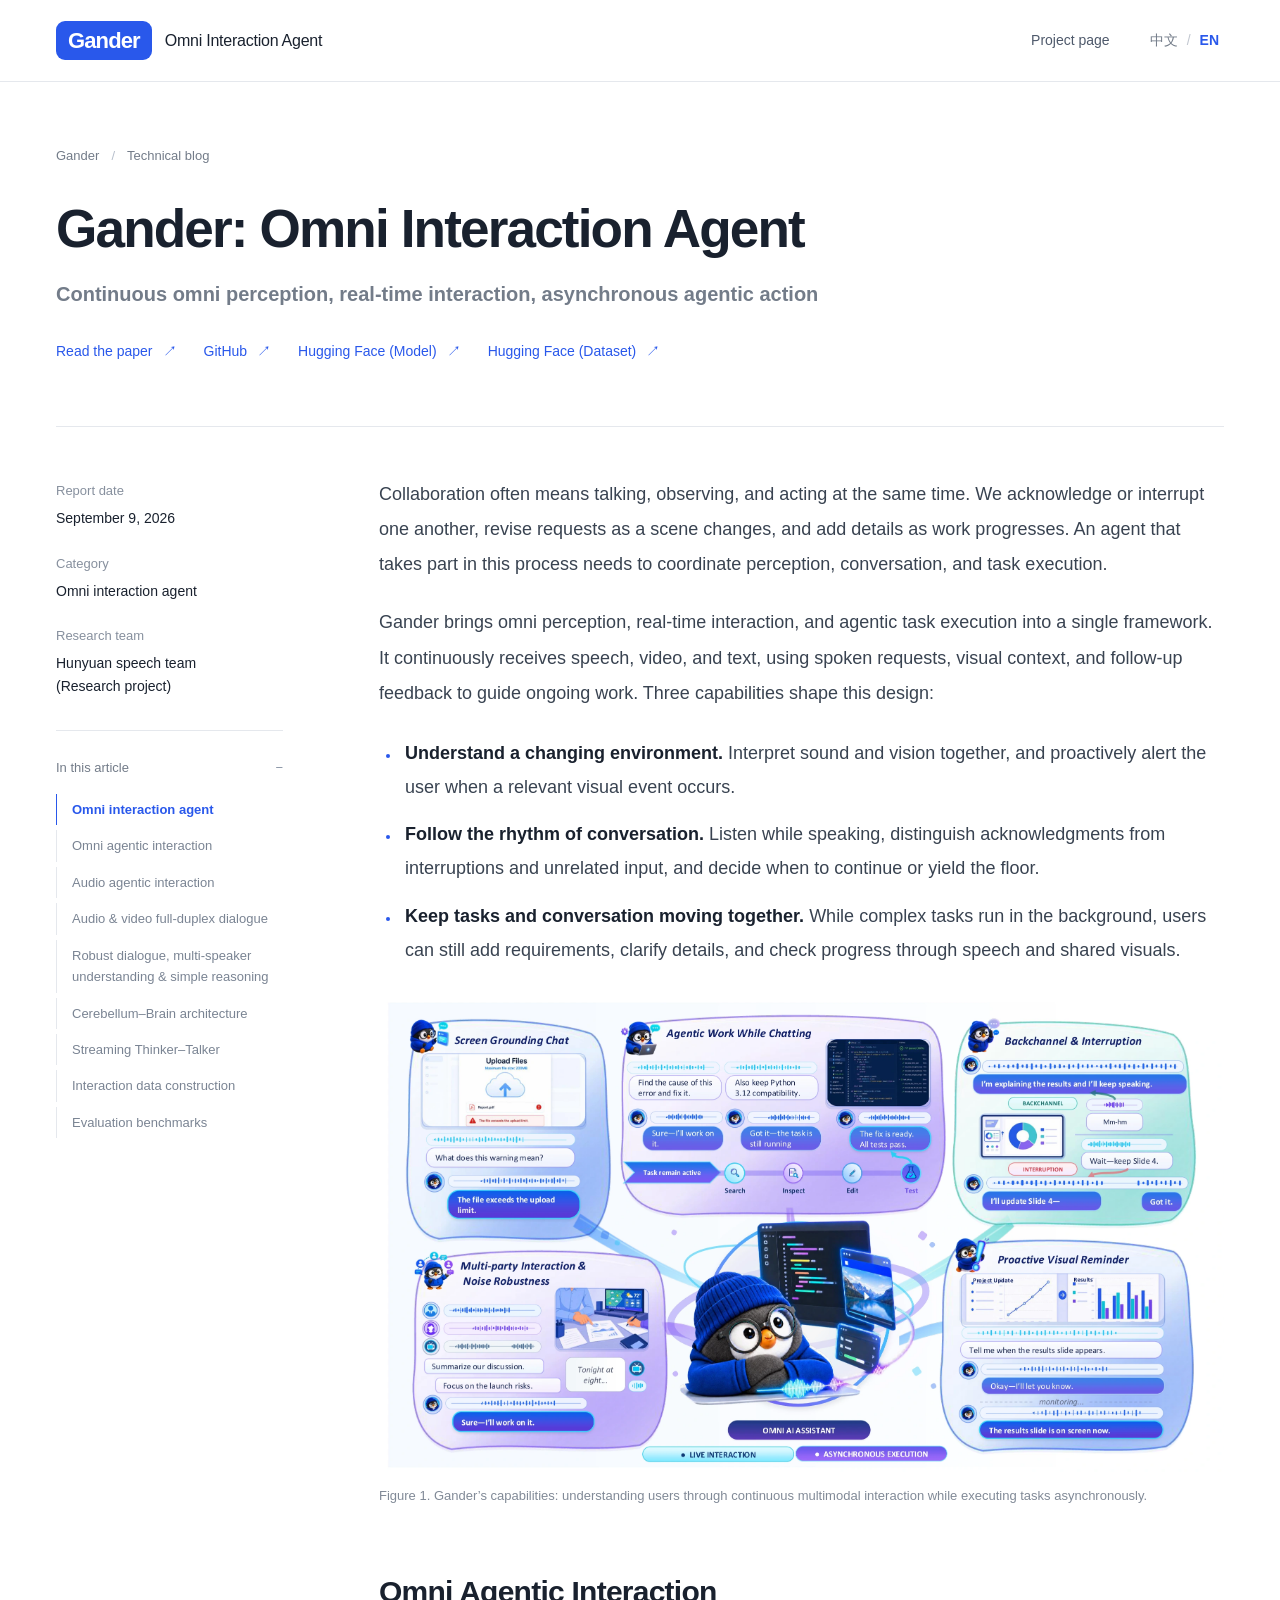
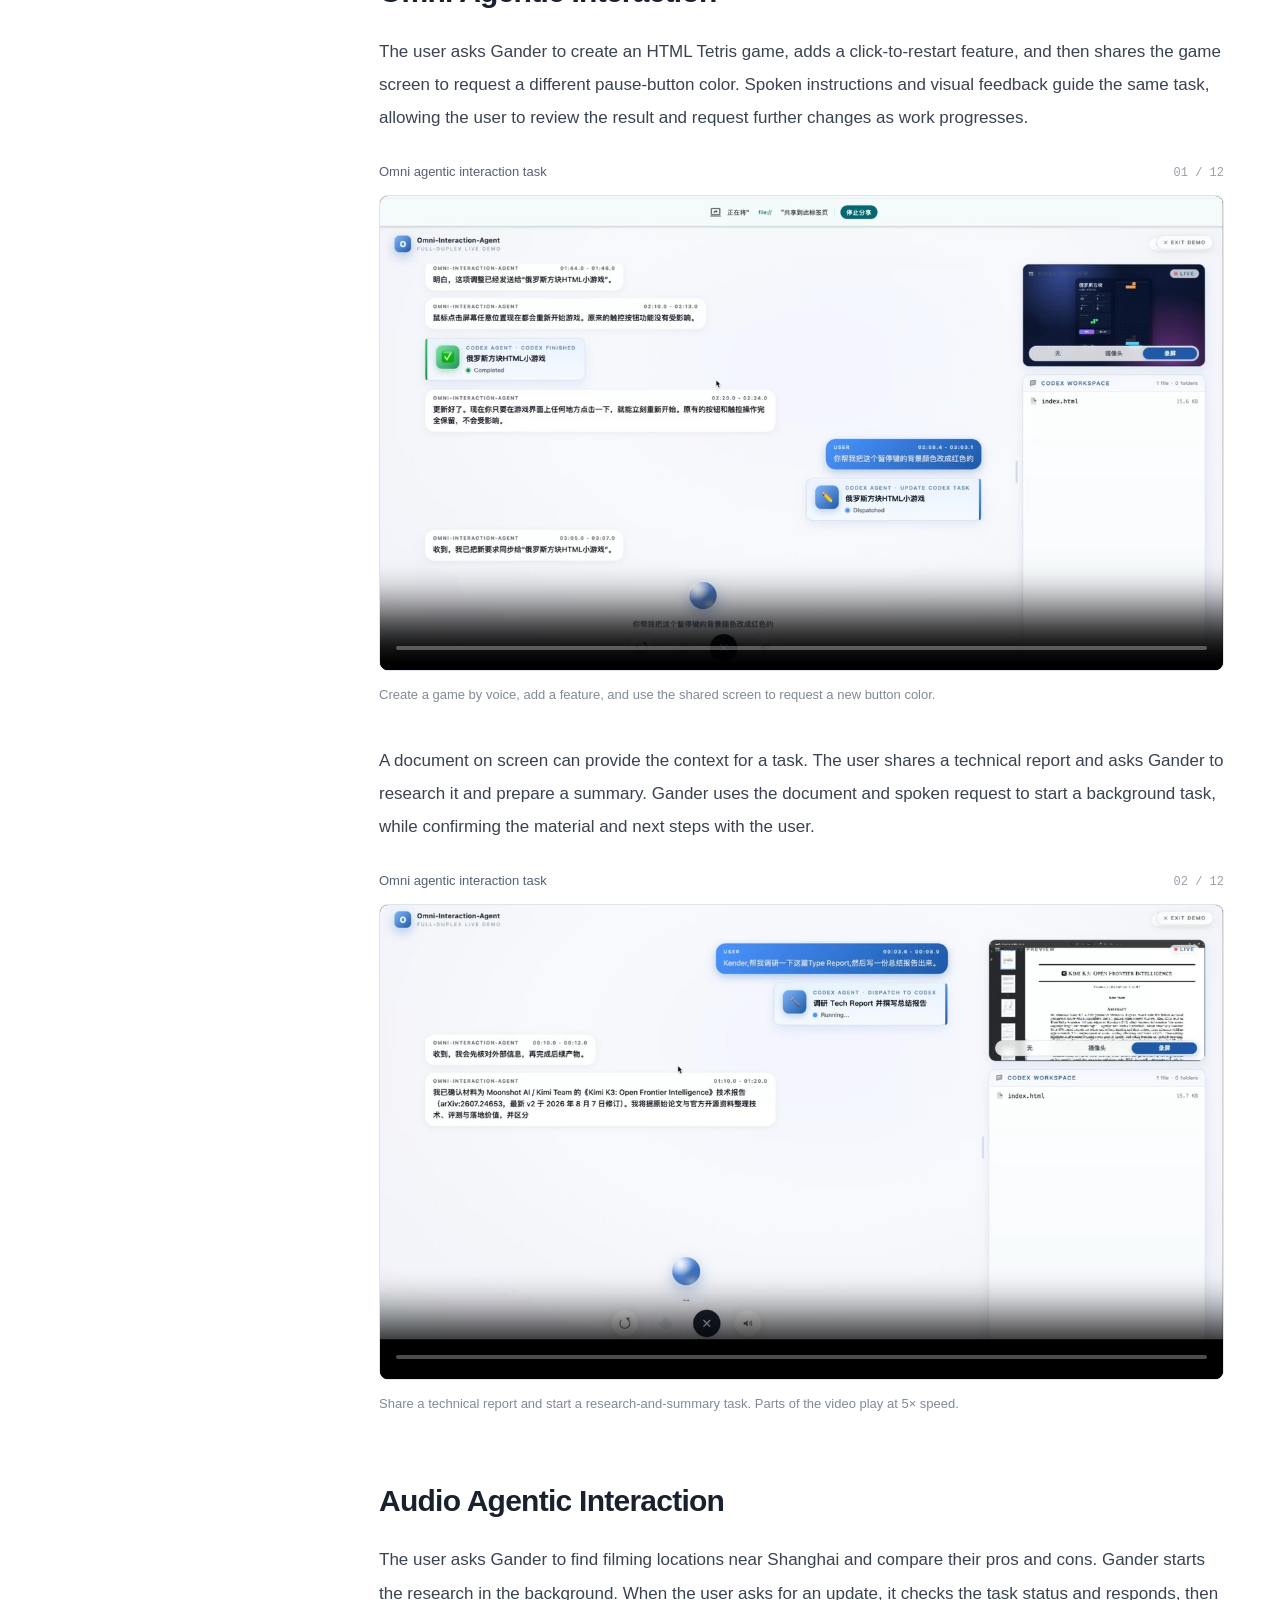
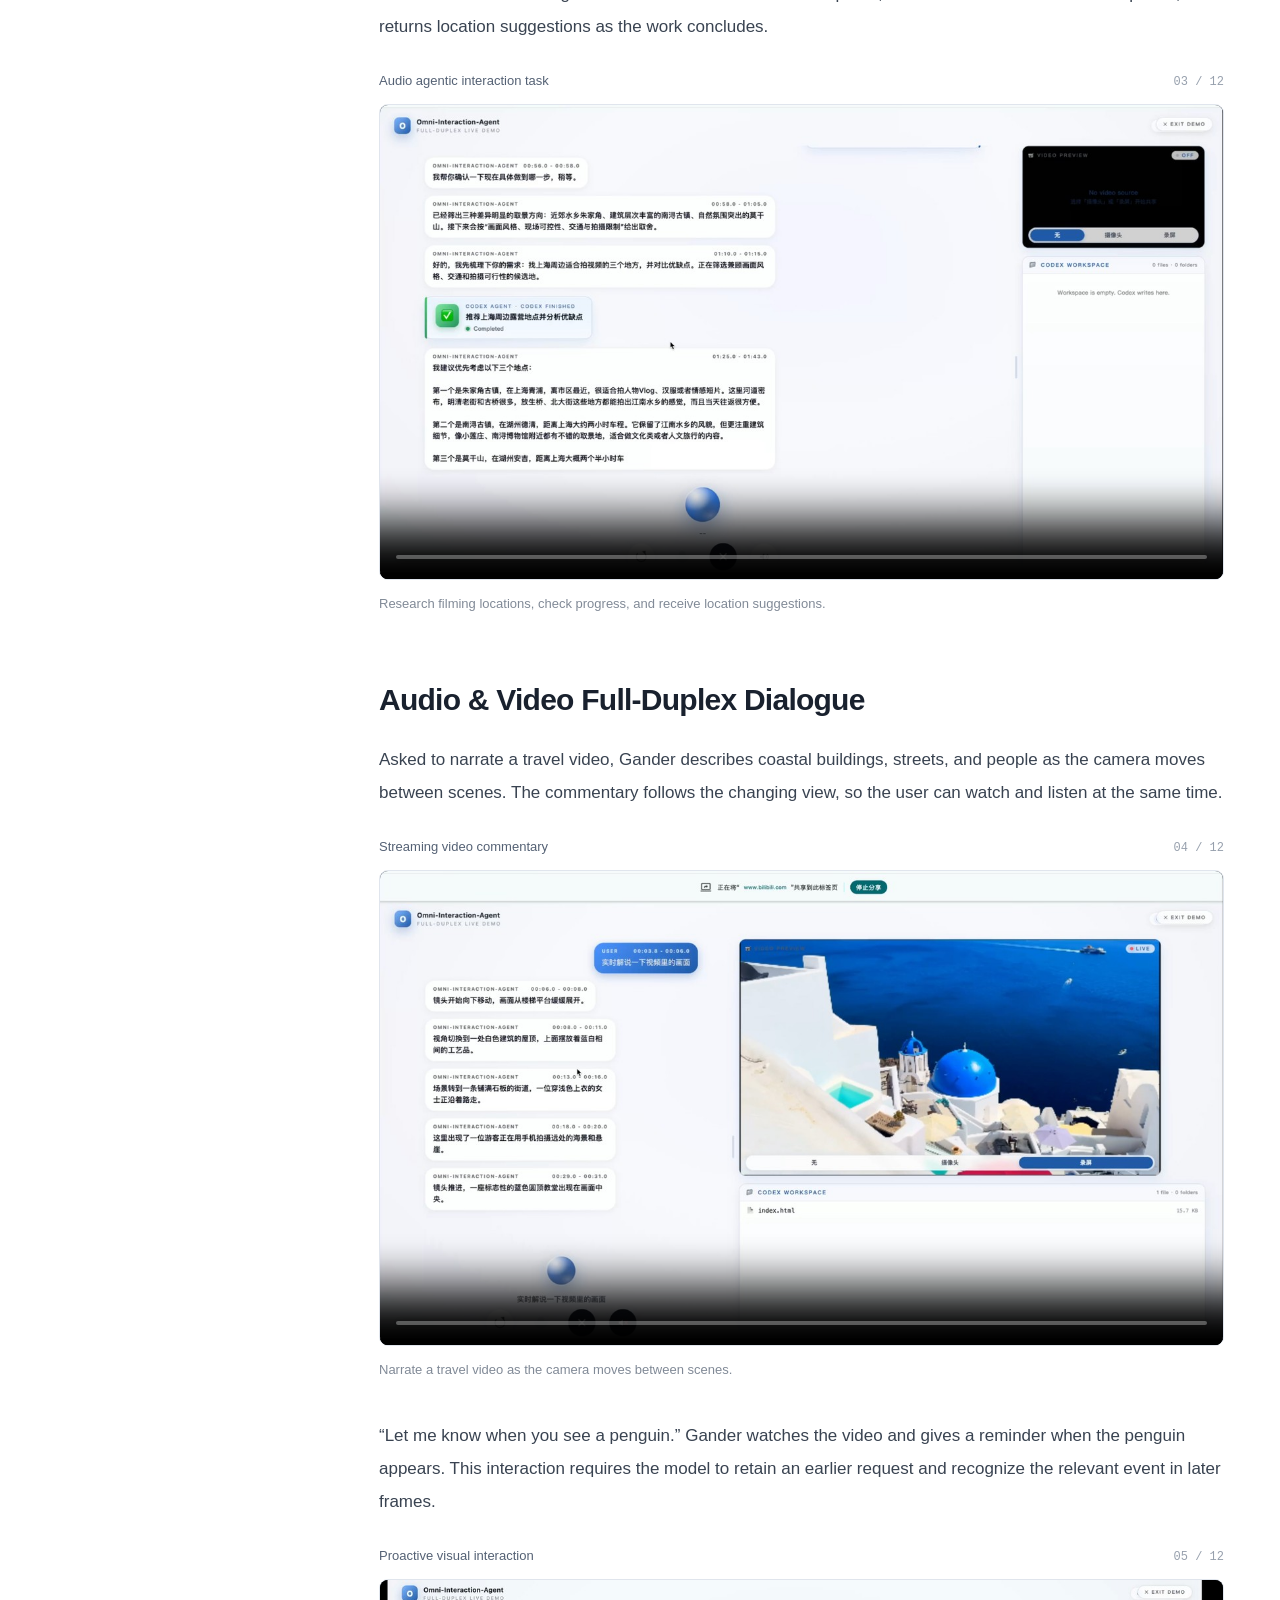
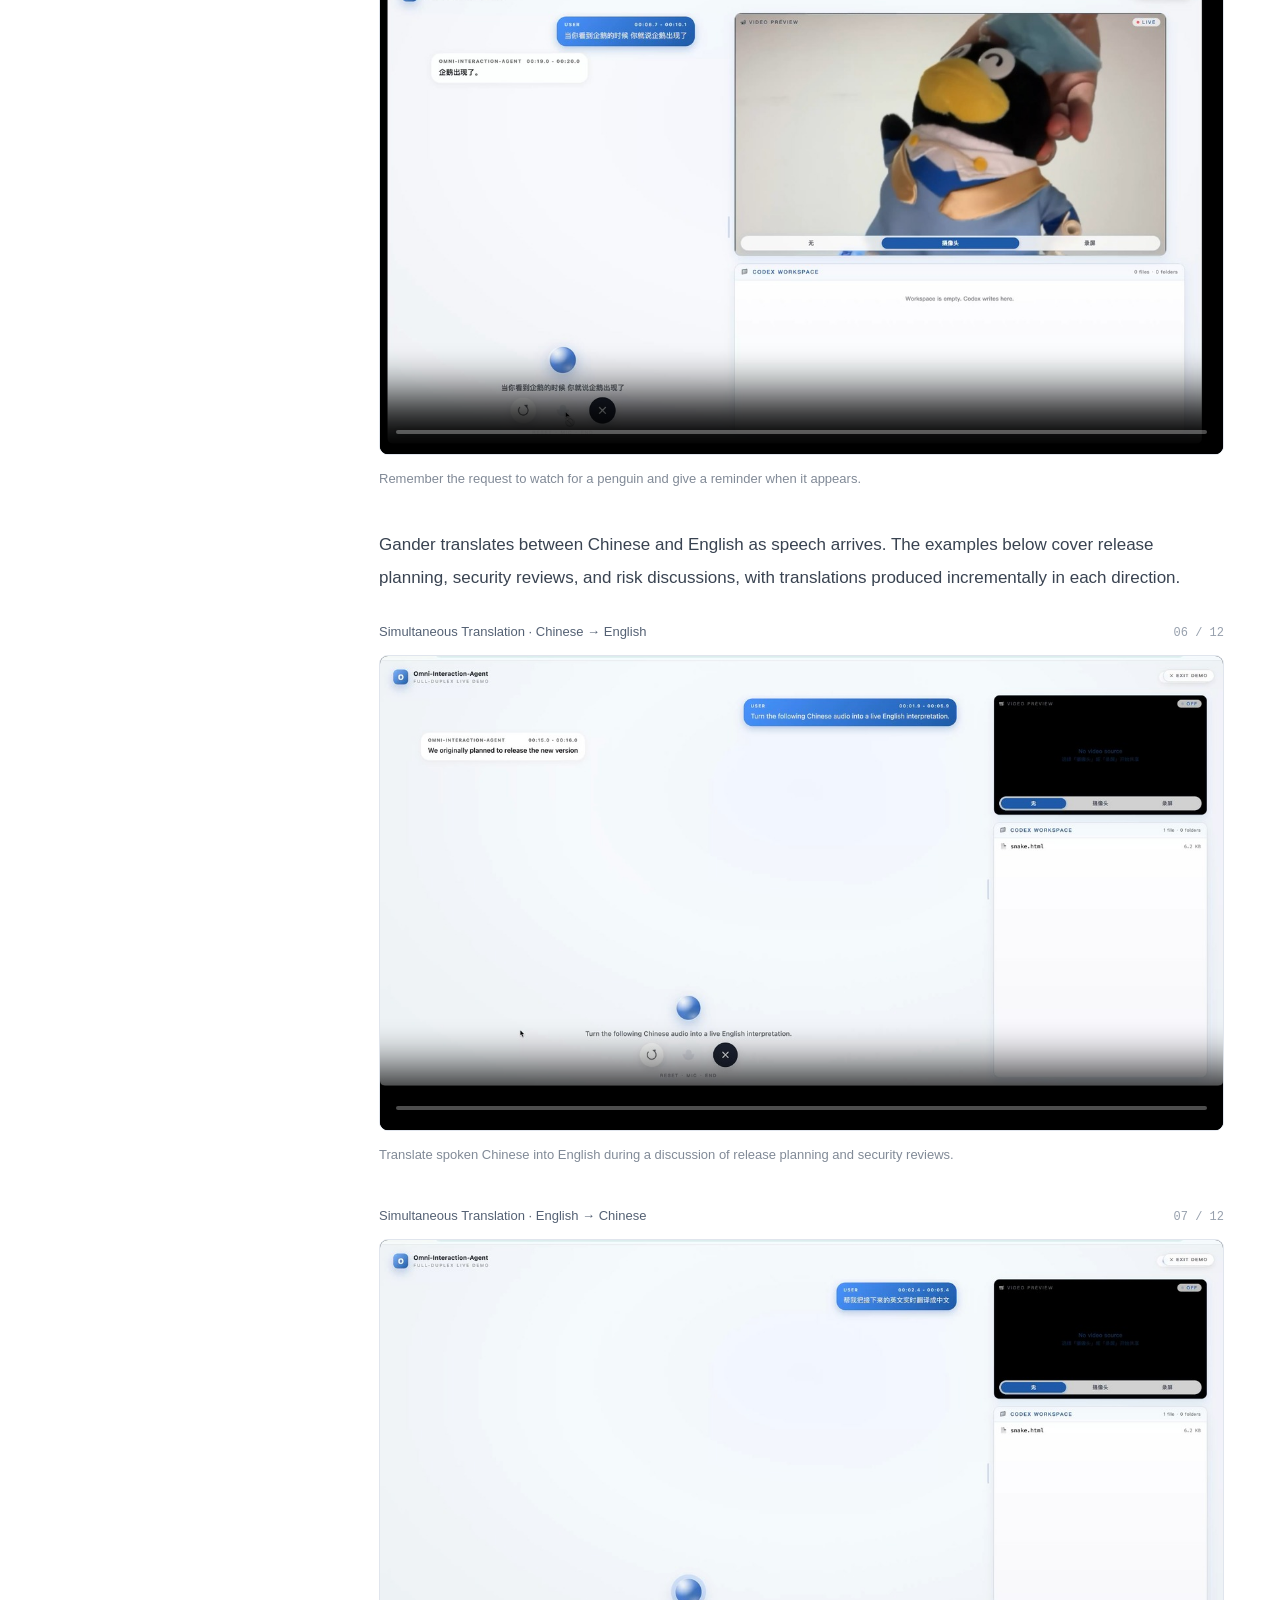
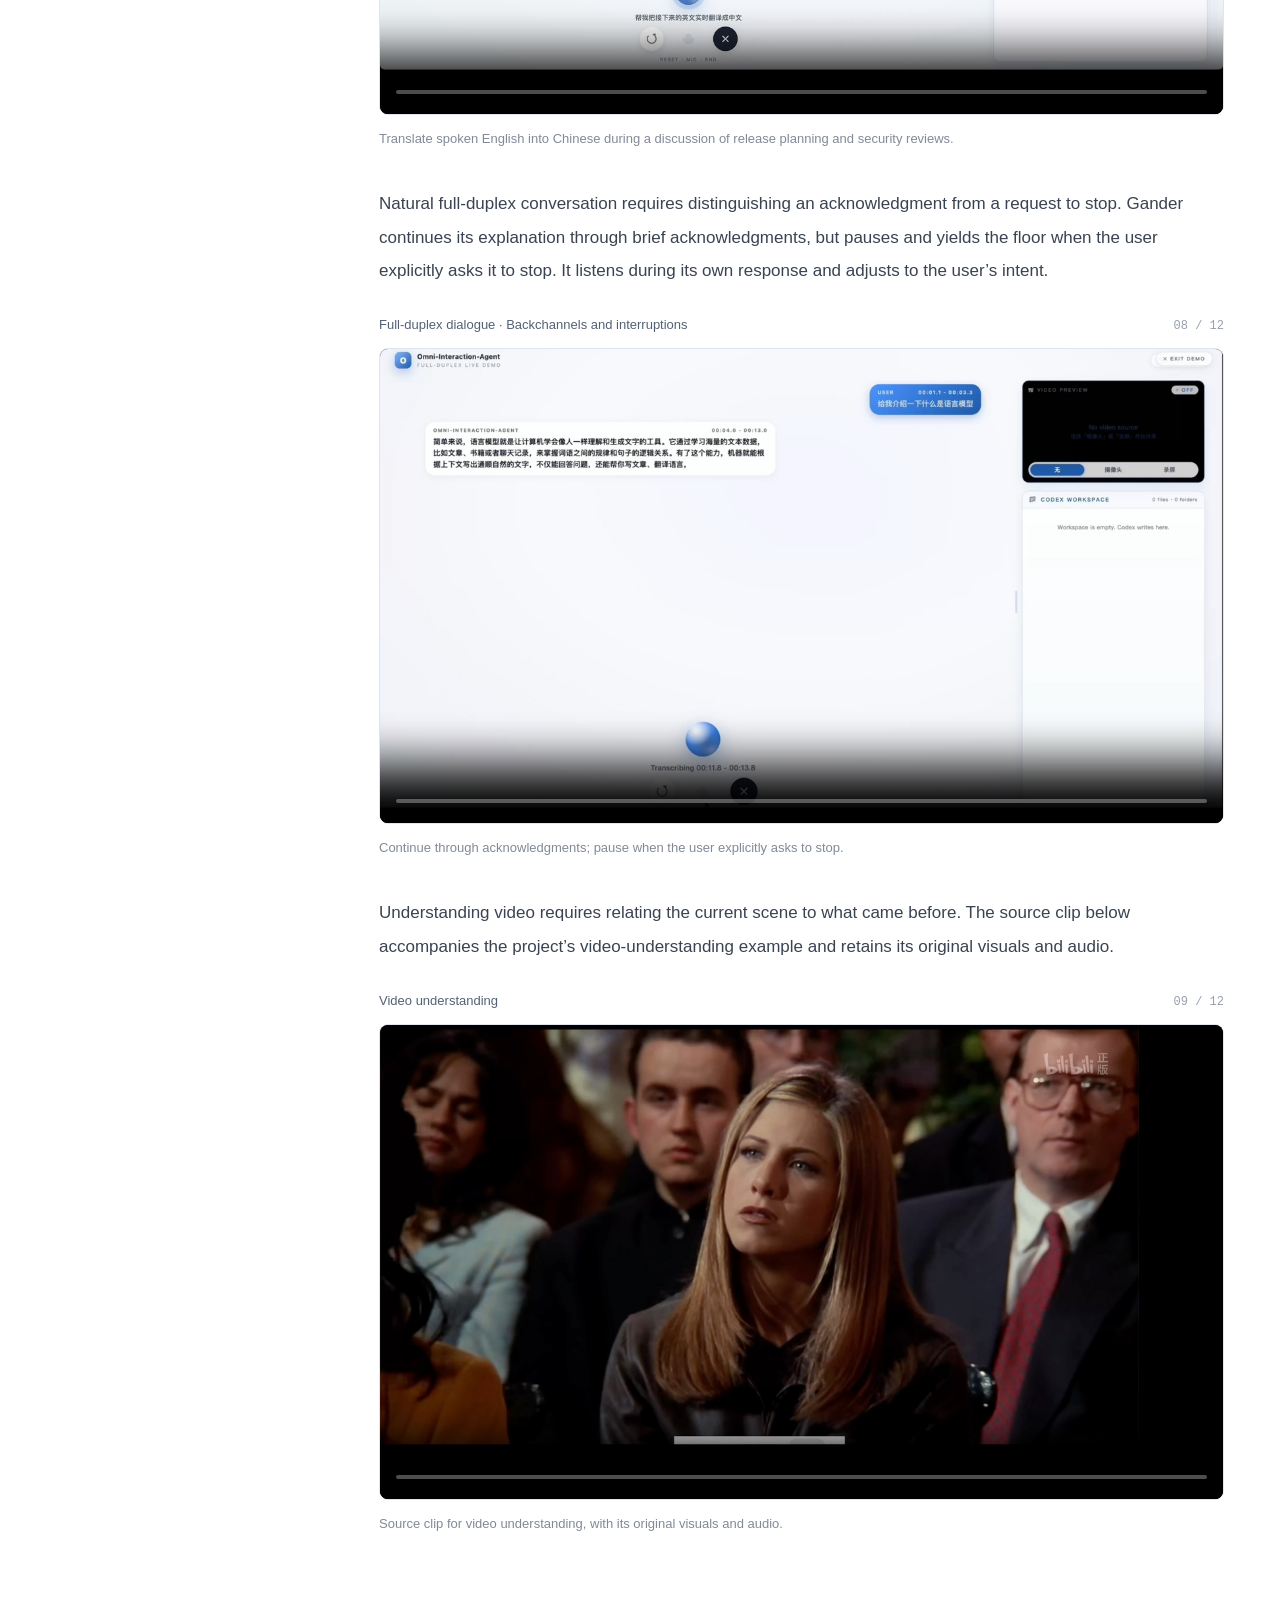
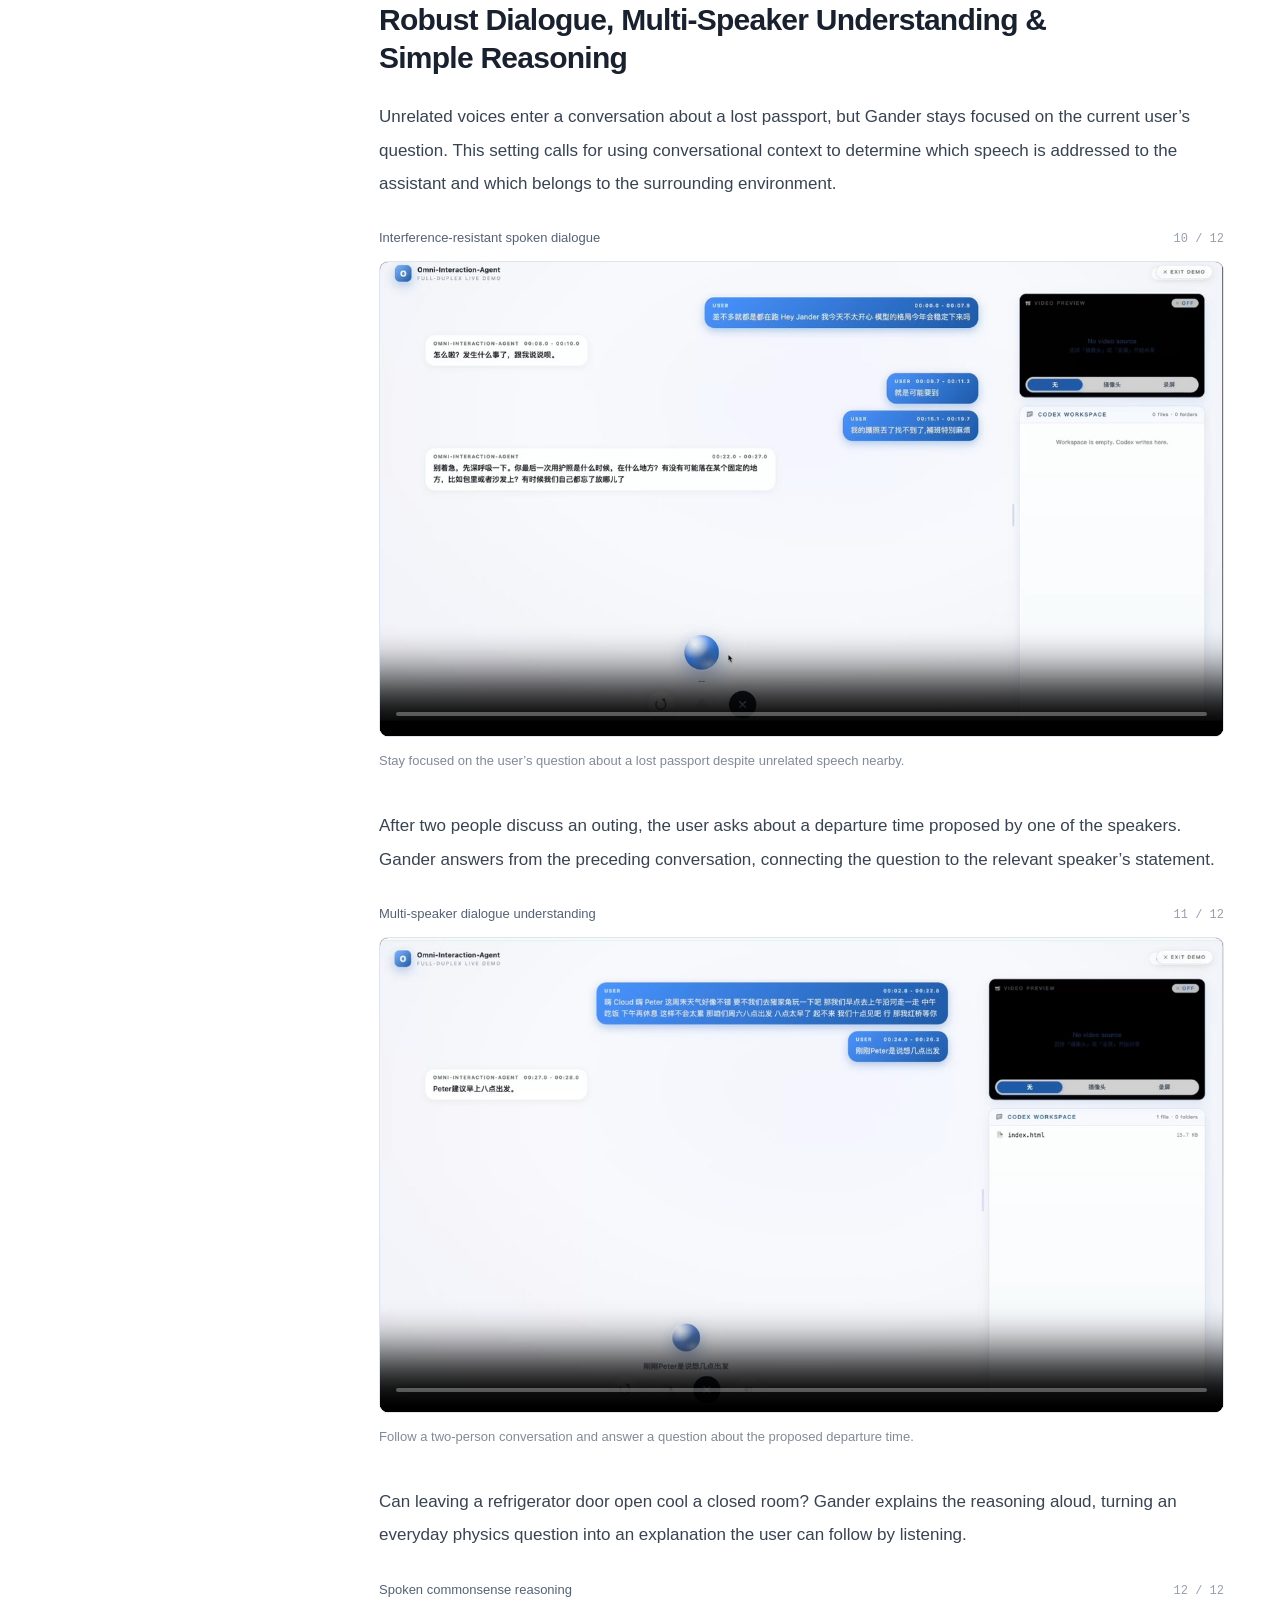
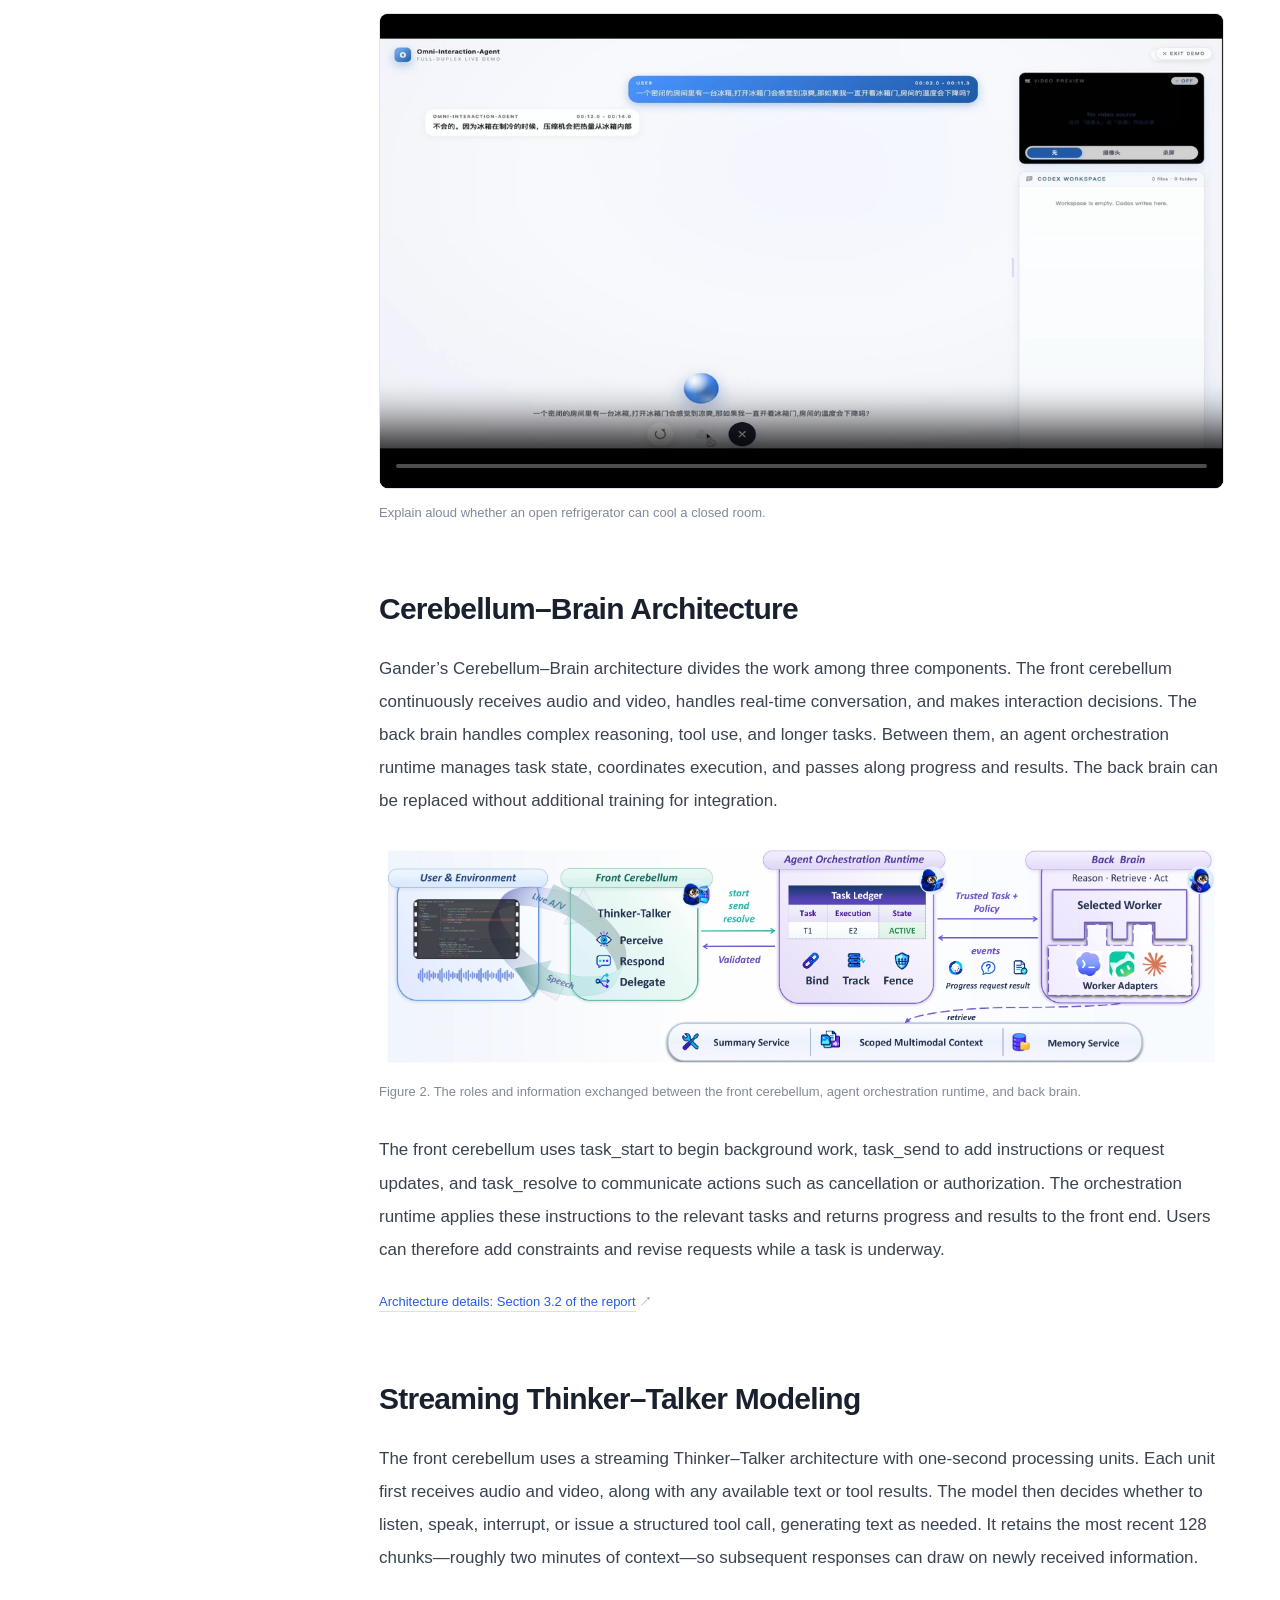
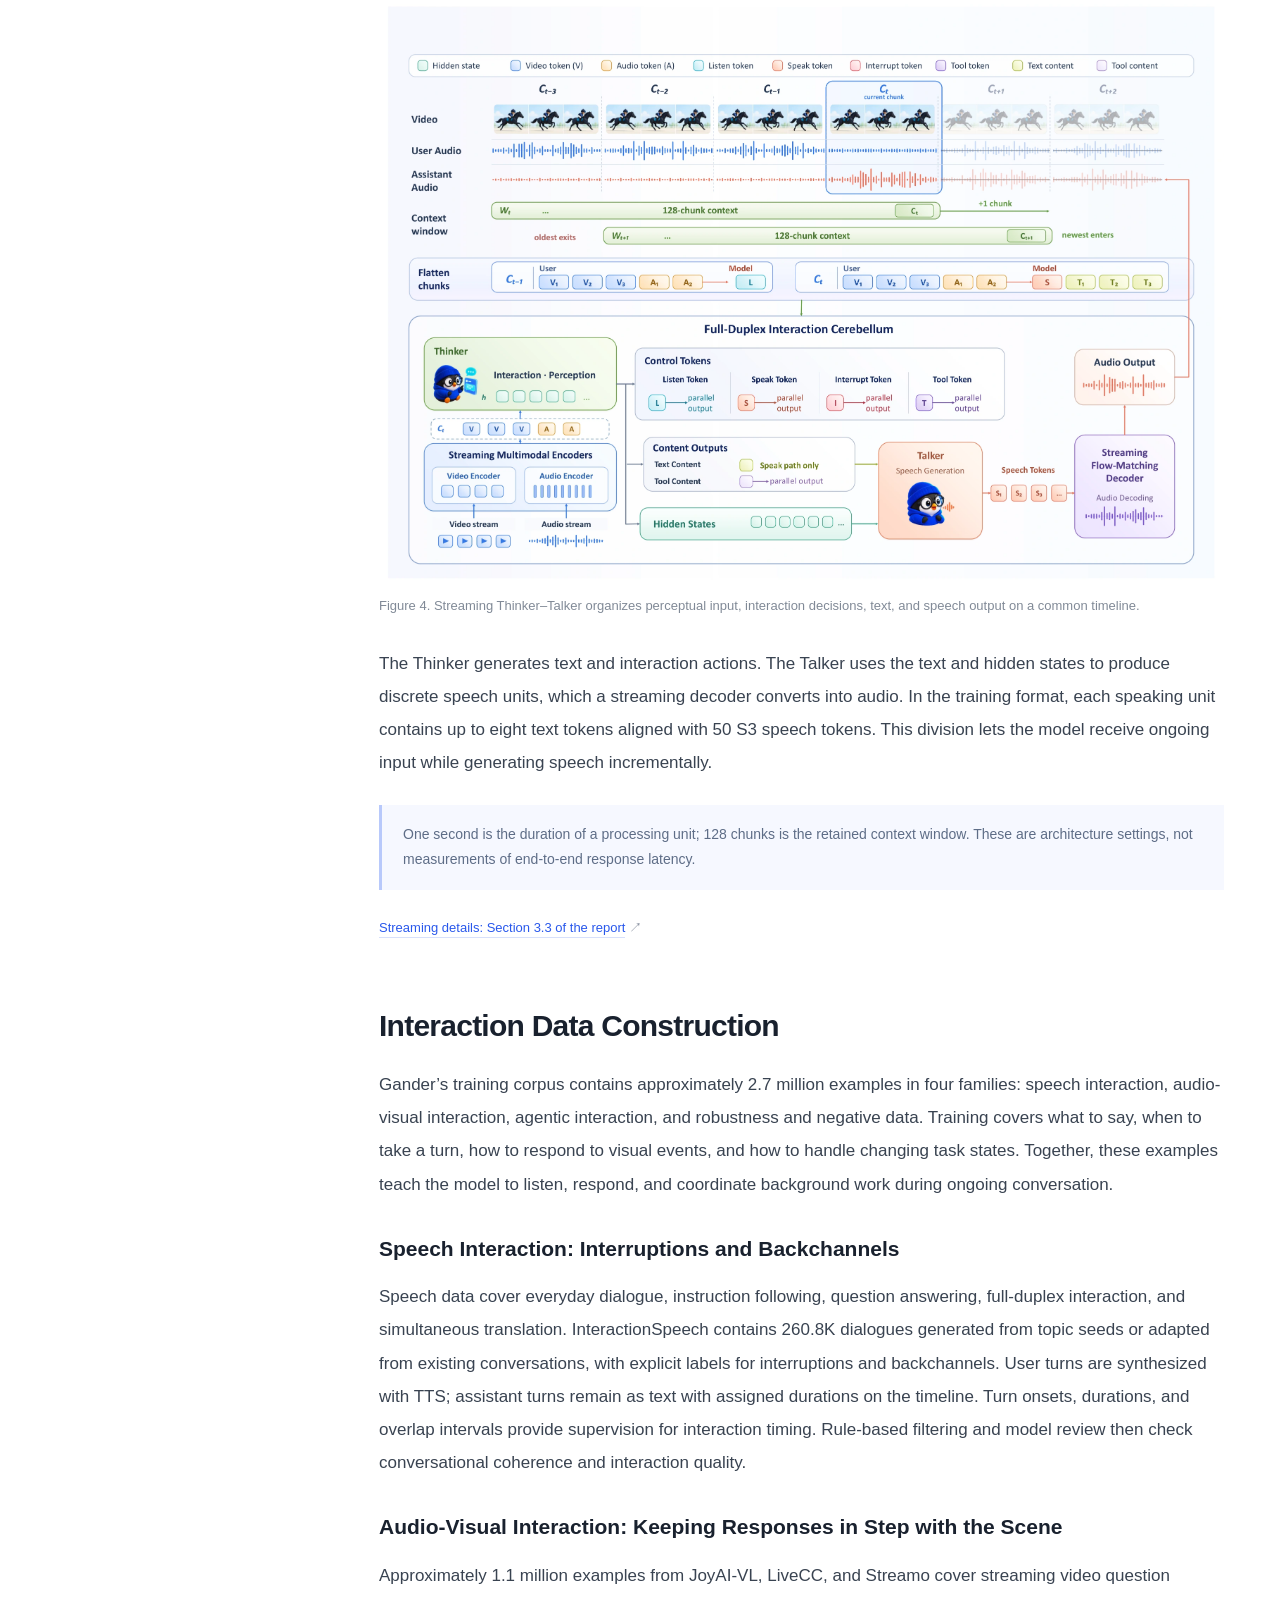
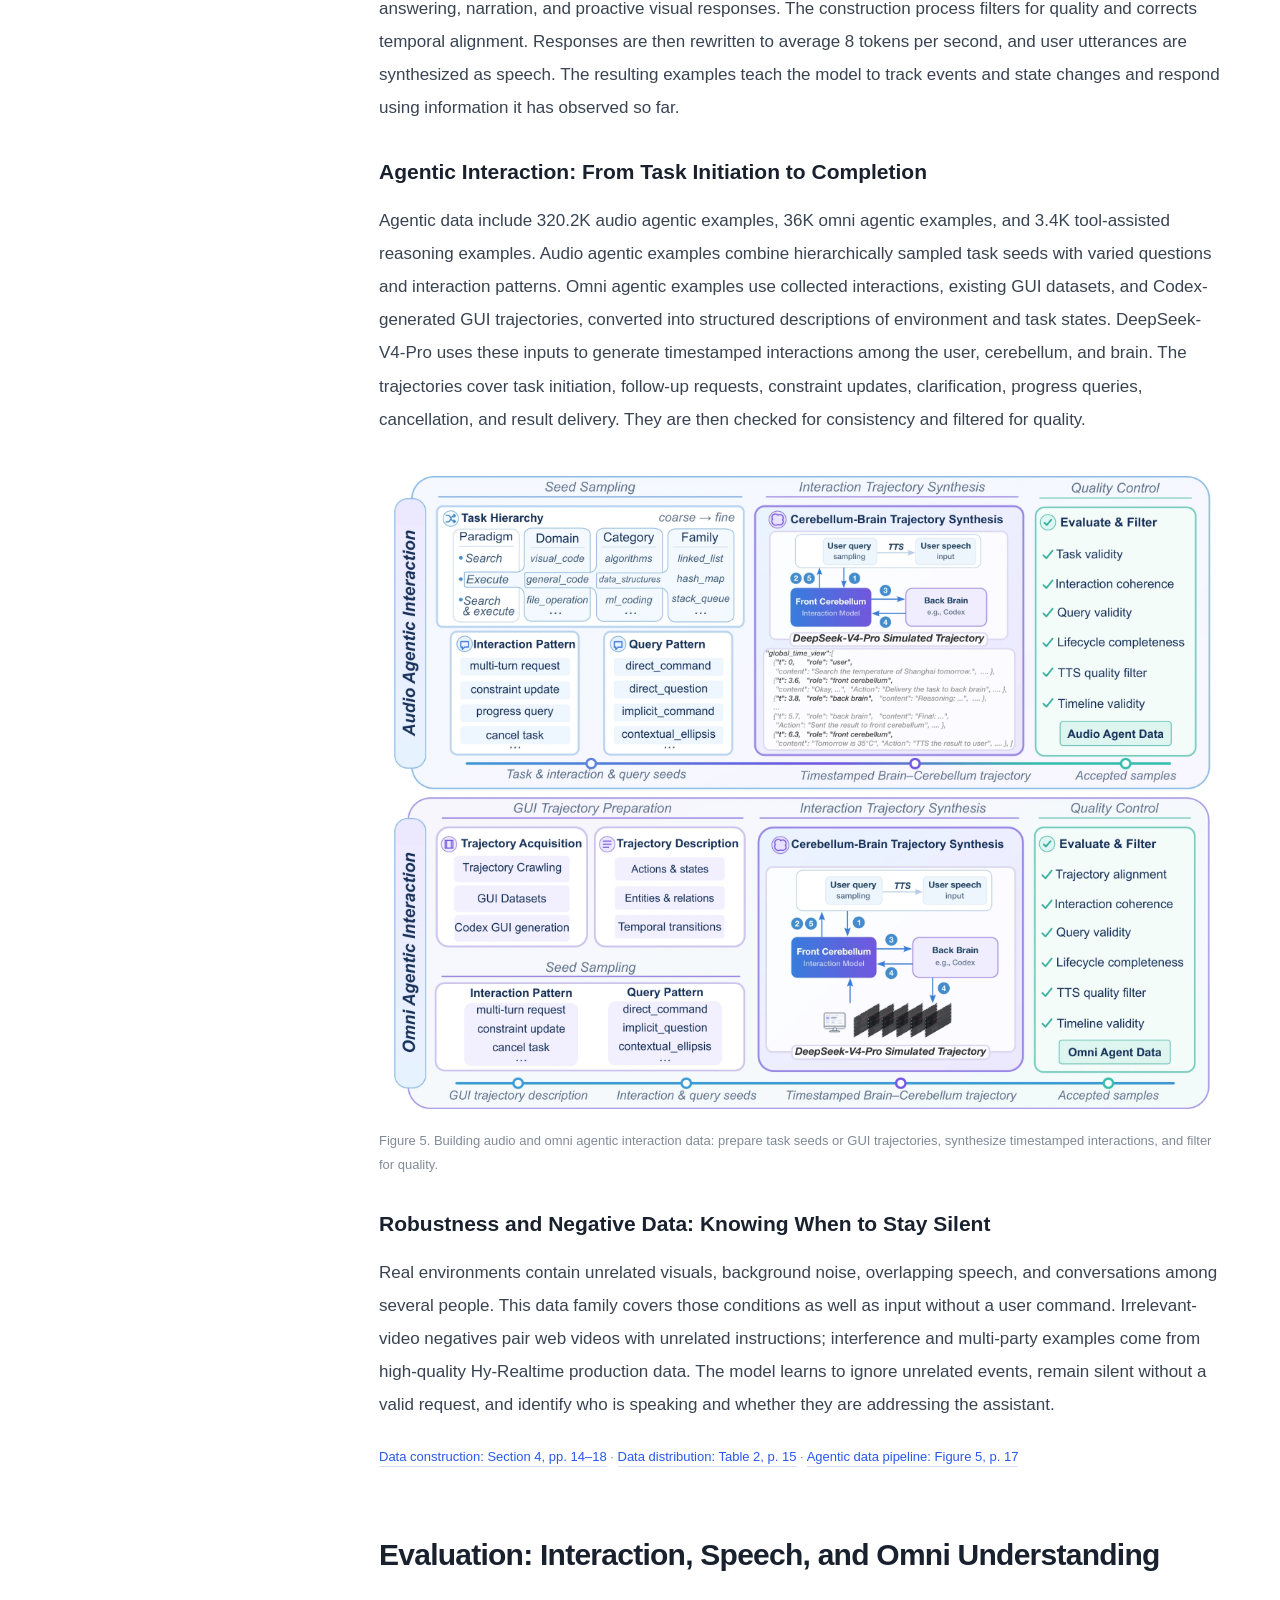
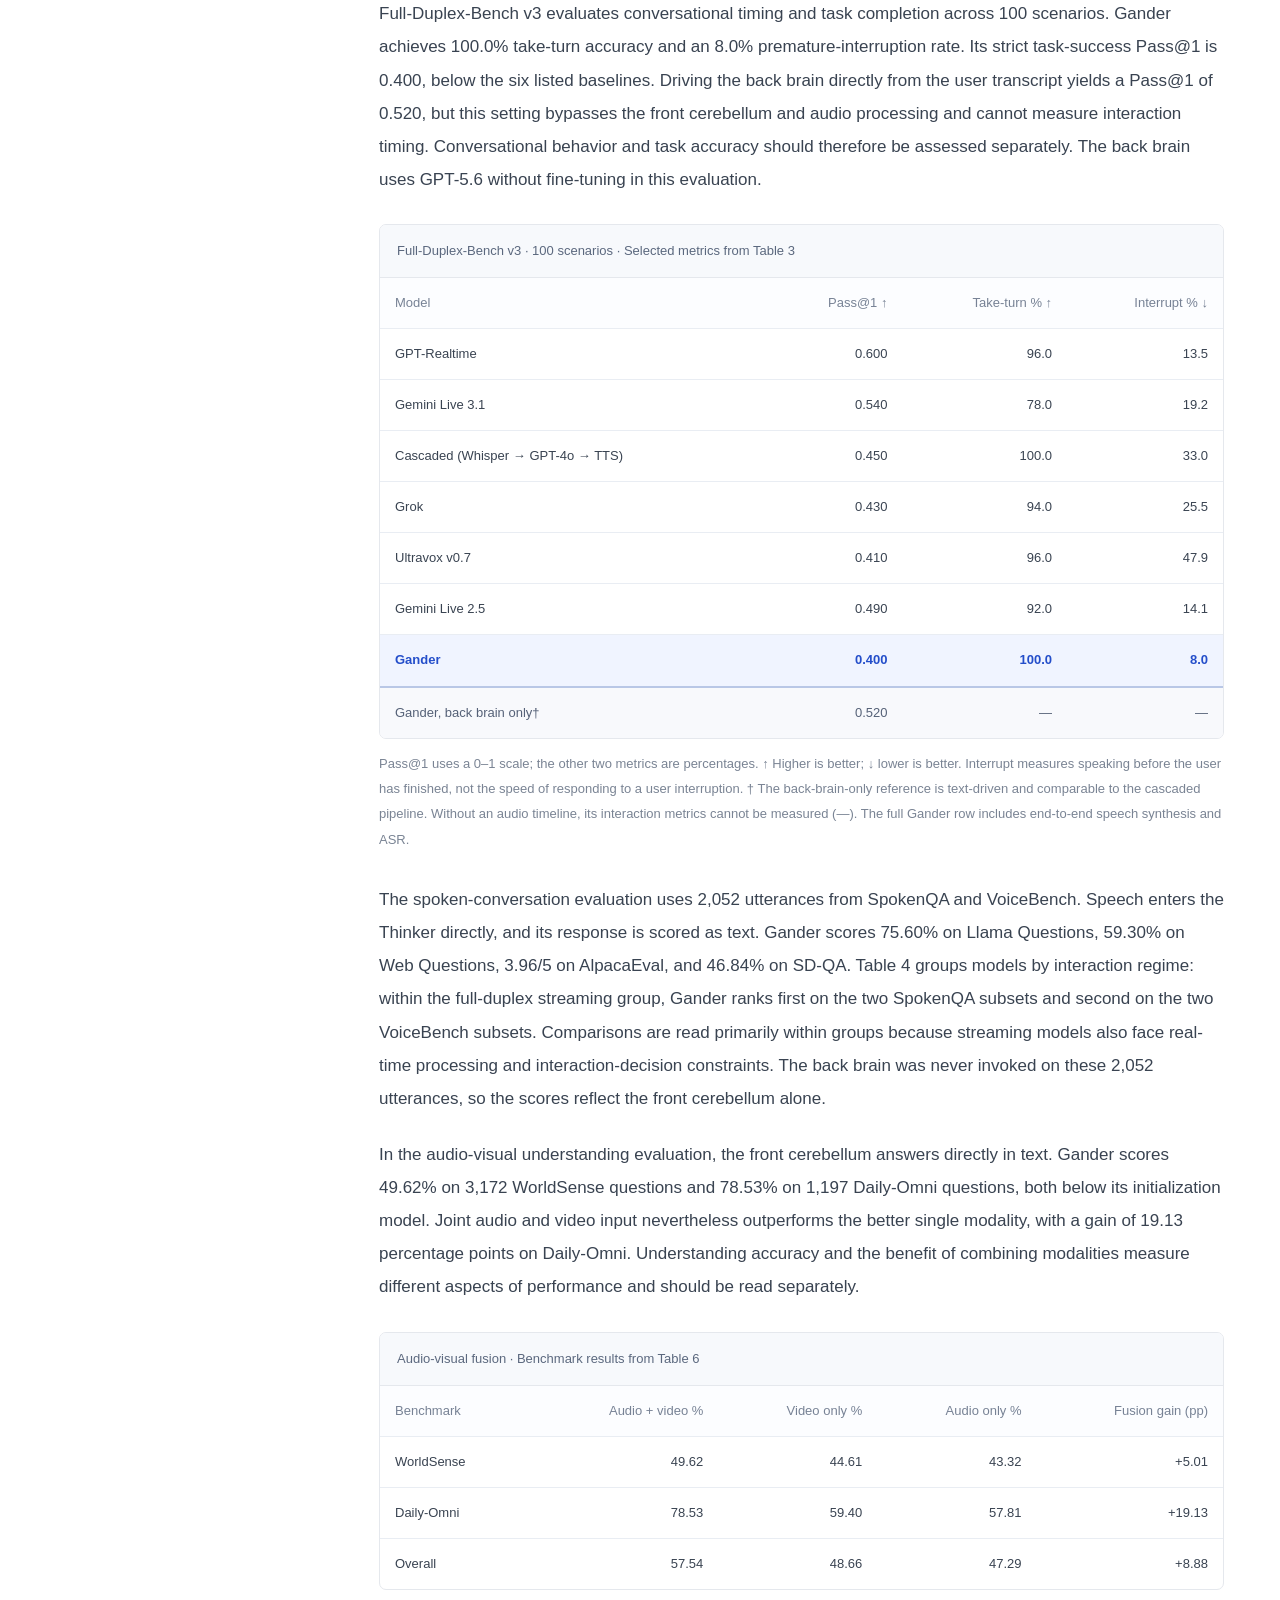
==== commit 25ec4382: "update page" ====
--- a/Omni-Interaction-Agent/index.html
+++ b/Omni-Interaction-Agent/index.html
@@ -6,8 +6,8 @@
  <meta property="og:type" content="article"><meta property="og:title" content="Gander：全模态交互智能体">
  <meta property="og:description" content="通过十二个演示，了解 Gander 如何结合语音、视觉与实时对话完成智能体任务，并介绍小脑—大脑架构、交互数据构建及实验评估。">
  <link rel="icon" href="../assets/favicon.svg" type="image/svg+xml">
- <link rel="stylesheet" href="styles.css?v=20260909-9">
- <script src="content.js?v=20260909-23" defer=""></script><script src="app.js?v=20260909-7" defer=""></script>
+ <link rel="stylesheet" href="styles.css?v=20260909-11">
+ <script src="content.js?v=20260909-25" defer=""></script><script src="app.js?v=20260909-7" defer=""></script>
 </head>
 <body id="top">
  <a data-i18n="skip" class="skip-link" href="#article">跳至文章正文</a>
@@ -20,7 +20,8 @@
   <header class="article-header"><div class="breadcrumb"><a data-i18n="breadcrumb.home" href="../">Gander</a><span aria-hidden="true">/</span><span data-i18n="breadcrumb.blog">技术博客</span></div><!--
  <p data-i18n="kicker" class="article-kicker">GANDER · 技术博客</p>
  --><h1 data-i18n="title" id="article-title">Gander：全模态交互智能体</h1>
-   <div class="resource-links"><a href="../gander.pdf?v=29ef45061bce" target="_blank" rel="noopener"><span data-i18n="end.paper">阅读完整论文</span><span aria-hidden="true">↗</span></a><a href="https://github.com/Omni-Interaction-Gander/Omni-Interaction-Agent" target="_blank" rel="noopener">GitHub <span aria-hidden="true">↗</span></a><a href="https://huggingface.co/Gander-Omni/Gander" target="_blank" rel="noopener">Hugging Face (Model) <span aria-hidden="true">↗</span></a><a href="https://huggingface.co/Gander-Omni/Gander" target="_blank" rel="noopener">Hugging Face (Dataset) <span aria-hidden="true">↗</span></a></div>
+   <p data-i18n="tagline" class="article-tagline">持续的全模态感知、实时交互与异步智能体行动</p>
+   <div class="resource-links"><a href="https://arxiv.org/pdf/2609.08977" target="_blank" rel="noopener"><span data-i18n="end.paper">阅读完整论文</span><span aria-hidden="true">↗</span></a><a href="https://github.com/Omni-Interaction-Gander/Omni-Interaction-Agent" target="_blank" rel="noopener">GitHub <span aria-hidden="true">↗</span></a><a href="https://huggingface.co/Gander-Omni/Gander" target="_blank" rel="noopener">Hugging Face (Model) <span aria-hidden="true">↗</span></a><a href="https://huggingface.co/Gander-Omni/Gander" target="_blank" rel="noopener">Hugging Face (Dataset) <span aria-hidden="true">↗</span></a></div>
   </header>
   <div class="article-layout">
    <aside class="sidebar"><dl class="metadata"><div><dt data-i18n="meta.dateLabel">报告日期</dt><dd><time data-i18n="meta.date" datetime="2026-09-09">2026 年 9 月 9 日</time></dd></div><div><dt data-i18n="meta.categoryLabel">分类</dt><dd data-i18n="meta.category" class="meta-category">全模态交互智能体</dd></div><div><dt data-i18n="meta.byLabel">研究团队</dt><dd data-i18n="meta.by">混元语音团队（研究项目）</dd></div></dl>
@@ -91,10 +92,10 @@
    <div class="video-error" role="status" hidden=""><p data-i18n="video.error">视频暂时无法播放，请尝试直接打开。</p><a data-i18n="video.open" href="asset/videos/reasoning.mp4" target="_blank" rel="noopener">直接打开视频</a></div></div>
    <figcaption data-i18n="video.reasoning.caption">用语音解释：开着冰箱门，能让密闭房间降温吗？</figcaption>
  </figure></section>
-<section id="architecture" aria-labelledby="heading-architecture"><h2 data-i18n="heading.architecture" id="heading-architecture">小脑—大脑协作架构</h2><p data-i18n="p.architecture.roles">Gander 采用小脑—大脑协作架构，由三个组件分工配合。前端小脑持续接收音视频输入，负责实时对话和交互决策；后端大脑负责复杂推理、工具调用与耗时较长的任务；智能体编排运行时负责管理任务状态、协调执行，并传递进度与结果。后端大脑支持替换，接入时无需额外训练。</p><figure class="article-figure "><a href="../assets/figures/architecture.webp" target="_blank" rel="noopener"><img src="../assets/figures/architecture.webp" width="2401" height="627" loading="lazy" decoding="async" data-i18n-alt="figure.architecture.alt" alt="小脑—大脑架构：前端接收用户的音视频输入，编排运行时协调后台任务，各组件共享任务状态、上下文与记忆。"></a><figcaption data-i18n="figure.architecture.caption">图 2｜前端小脑、智能体编排运行时与后端大脑的分工及信息交换。</figcaption></figure><p data-i18n="p.architecture.lifecycle">前端通过 task_start 发起后台任务，通过 task_send 补充要求或查询进度，通过 task_resolve 表达取消、授权等任务操作。编排运行时负责将这些指令落实到具体任务，并把执行进展与结果传回前端。这样，用户在任务进行期间仍可补充条件、调整要求，持续参与整个过程。</p><p class="source-line"><a data-i18n="source.architecture" href="../gander.pdf?v=29ef45061bce#page=7" target="_blank" rel="noopener">架构细节：技术报告第 3.2 节</a> <span aria-hidden="true">↗</span></p></section>
-<section id="streaming" aria-labelledby="heading-streaming"><h2 data-i18n="heading.streaming" id="heading-streaming">流式 Thinker–Talker 建模</h2><p data-i18n="p.streaming.units">前端小脑采用流式 Thinker–Talker 架构，以一秒为一个处理单元。每个单元先接收音视频输入，以及当前可用的文本或工具返回结果，再决定聆听、说话、打断或发起结构化工具调用，并按需生成文本。模型保留最近 128 个时间块，形成约两分钟的滑动上下文，使后续回应能够参考新到达的信息。</p><figure class="article-figure "><a href="../assets/figures/thinker-talker.webp" target="_blank" rel="noopener"><img src="../assets/figures/thinker-talker.webp" width="2401" height="1640" loading="lazy" decoding="async" data-i18n-alt="figure.thinker-talker.alt" alt="流式 Thinker–Talker 架构图，展示音视频输入、交互控制、文本生成、语音 token 与波形输出的时间关系。"></a><figcaption data-i18n="figure.thinker-talker.caption">图 4｜流式 Thinker–Talker 在统一时间线上组织感知输入、交互决策、文本与语音输出。</figcaption></figure><p data-i18n="p.streaming.speech">Thinker 负责生成文本和交互动作，Talker 根据文本及隐藏状态生成离散语音单元，再由流式解码器合成语音波形。在训练格式中，每个说话单元最多包含八个文本 token，与 50 个 S3 语音 token 对齐。这样的分工使模型能够持续接收输入，同时逐步生成语音。</p><aside class="technical-note"><p data-i18n="note.streaming">一秒是流式处理单元的时长，128 个时间块是模型保留的上下文范围。这些数值描述的是架构配置，并非实测的端到端响应延迟。</p></aside><p class="source-line"><a data-i18n="source.streaming" href="../gander.pdf?v=29ef45061bce#page=10" target="_blank" rel="noopener">流式建模细节：技术报告第 3.3 节</a> <span aria-hidden="true">↗</span></p></section>
-<section id="training" aria-labelledby="heading-training"><h2 data-i18n="heading.training" id="heading-training">交互数据构建</h2><p data-i18n="p.training.corpus">Gander 的训练语料约有 270 万条样本，涵盖语音交互、音视频交互、智能体交互，以及抗干扰与负样本四类。训练既关注回答内容，也关注何时接话、如何响应视觉事件，以及怎样处理任务状态的变化。模型由此学习在持续交流中聆听、回应，并与后台任务协调。</p><h3 data-i18n="heading.training.speech">语音交互：学习区分打断与附和</h3><p data-i18n="p.training.speech">语音数据涵盖日常对话、指令遵循、问答、全双工交互与同声传译。其中，InteractionSpeech 包含 26.08 万段对话，通过主题种子生成或改写已有对话构建，并明确标注打断与附和。用户话语通过 TTS 合成为语音；助手回复保留为文本，并在时间线上标记其预计时长。每轮对话的起始时间、持续时长与重叠区间，为模型学习交互时机提供依据。最后，规则过滤与模型评审共同检查对话是否连贯、交互是否合理。</p><h3 data-i18n="heading.training.visual">音视频交互：让回应跟上画面变化</h3><p data-i18n="p.training.visual">约 110 万条音视频样本来自 JoyAI-VL、LiveCC 和 Streamo，覆盖流式视频问答、视频解说与视觉主动回应。构建过程先筛选样本质量、修正时间对齐，再按平均每秒约 8 个 token 的速率调整回复长度，并将用户话语合成为语音。这些样本帮助模型持续跟踪画面中的事件与状态变化，并根据当前已观察到的信息作出回应。</p><h3 data-i18n="heading.training.agentic">智能体交互：覆盖任务从发起到结束的全过程</h3><p data-i18n="p.training.agentic">智能体数据包括 32.02 万条语音智能体交互、3.6 万条全模态智能体交互，以及 0.34 万条工具辅助推理样本。语音智能体数据从分层抽取的任务种子出发，结合不同的提问与交互方式合成。全模态智能体数据则利用采集的交互记录、现有 GUI 数据集和 Codex 生成的 GUI 轨迹，提取结构化的环境与任务状态描述。DeepSeek-V4-Pro 据此生成带时间戳的用户、小脑与大脑交互轨迹，覆盖任务发起、追加要求、更新约束、澄清、进度查询、取消和结果交付，再经过一致性检查与质量筛选。</p><figure class="article-figure"><a href="asset/figures/agentic-data-pipeline.webp" target="_blank" rel="noopener"><img src="asset/figures/agentic-data-pipeline.webp" width="2360" height="1820" loading="lazy" decoding="async" data-i18n-alt="figure.agentic-data.alt" alt="智能体数据构建流程图：上半部分从语音任务种子出发，下半部分从 GUI 视觉轨迹出发，分别合成用户、小脑与大脑的交互过程，并检查任务有效性、交互一致性和时间对齐。"></a><figcaption data-i18n="figure.agentic-data.caption">图 5｜语音与全模态智能体交互数据的构建流程：准备任务种子或 GUI 轨迹，合成带时间戳的交互过程，再进行质量筛选。</figcaption></figure><h3 data-i18n="heading.training.robustness">抗干扰与负样本：学会在适当的时候保持安静</h3><p data-i18n="p.training.robustness">真实环境中会出现无关画面、背景噪声、重叠语音，也可能有多人同时交流。相应的训练数据覆盖这些情境，也包含没有用户指令的环境输入。其中，无关视频负样本通过将网络视频与不相关的指令配对构建；抗干扰和多人交互样本则选自高质量 Hy-Realtime 生产数据。模型需要学会忽略无关事件，在没有有效请求时保持安静，并判断是谁在说话、话语是否面向助手。</p><p class="source-line"><a data-i18n="source.training" href="../gander.pdf?v=29ef45061bce#page=14" target="_blank" rel="noopener">数据构建：第 4 节，第 14–18 页</a> · <a data-i18n="source.training.table" href="../gander.pdf?v=29ef45061bce#page=15" target="_blank" rel="noopener">数据分布：表 2，第 15 页</a> · <a data-i18n="source.training.agentic" href="../gander.pdf?v=29ef45061bce#page=17" target="_blank" rel="noopener">智能体数据流程：图 5，第 17 页</a></p></section>
-<section id="evaluation" aria-labelledby="heading-evaluation"><h2 data-i18n="heading.evaluation" id="heading-evaluation">交互、语音对话与全模态理解评估</h2><p data-i18n="p.evaluation.duplex">Full-Duplex-Bench v3 从交互时机和任务完成情况两个方面评估全双工能力。在全部 100 个场景中，Gander 的适时接话率为 100.0%，提前抢话率为 8.0%；严格任务成功指标 Pass@1 为 0.400，仍低于表中的六个基线。仅以用户转写文本驱动后端大脑时，Pass@1 为 0.520，但这一设置绕过了前端小脑与音频处理，无法评估交互时机。交互表现与任务准确率需要分别考察。评估中的后端大脑使用未经微调的 GPT-5.6。</p><div class="table-block"><div class="table-scroller" tabindex="0" role="region" data-i18n-aria="table.duplex.caption" aria-label="Full-Duplex-Bench v3 · 100 个场景 · 表 3 中的部分指标"><table><caption data-i18n="table.duplex.caption">Full-Duplex-Bench v3 · 100 个场景 · 表 3 中的部分指标</caption><thead><tr><th data-i18n="table.model" scope="col">模型</th><th scope="col">Pass@1 ↑</th><th data-i18n="table.turn" scope="col">适时接话率 % ↑</th><th data-i18n="table.interrupt" scope="col">提前抢话率 % ↓</th></tr></thead><tbody><tr><th scope="row">GPT-Realtime</th><td>0.600</td><td>96.0</td><td>13.5</td></tr><tr><th scope="row">Gemini Live 3.1</th><td>0.540</td><td>78.0</td><td>19.2</td></tr><tr><th scope="row">Cascaded (Whisper → GPT-4o → TTS)</th><td>0.450</td><td>100.0</td><td>33.0</td></tr><tr><th scope="row">Grok</th><td>0.430</td><td>94.0</td><td>25.5</td></tr><tr><th scope="row">Ultravox v0.7</th><td>0.410</td><td>96.0</td><td>47.9</td></tr><tr><th scope="row">Gemini Live 2.5</th><td>0.490</td><td>92.0</td><td>14.1</td></tr><tr class="gander"><th scope="row">Gander</th><td>0.400</td><td>100.0</td><td>8.0</td></tr></tbody><tbody class="reference-body"><tr><th scope="row" data-i18n="table.backBrainOnly">Gander（仅后端大脑）†</th><td>0.520</td><td>—</td><td>—</td></tr></tbody></table></div><p data-i18n="table.duplex.note" class="table-note">Pass@1 的取值范围为 0–1，其余两项以百分比表示。↑ 越高越好，↓ 越低越好。提前抢话率统计模型在用户说完之前开始回应的比例，并非响应用户打断的速度。† “仅后端大脑”为文本驱动的参考结果，应与级联流水线对照；由于没有音频时间线，交互指标无法测量，以“—”表示。Gander 主结果来自包含语音合成与 ASR 的端到端系统。</p></div><p data-i18n="p.evaluation.speech">语音对话评估使用 SpokenQA 与 VoiceBench 的 2,052 条语音样本，语音直接输入 Thinker，并对输出的文本回答评分。Gander 在 Llama Questions、Web Questions、AlpacaEval 和 SD-QA 上分别得到 75.60%、59.30%、3.96/5 和 46.84%。论文表 4 按交互方式将模型分为轮次式与全双工流式两组：Gander 在全双工组的前两项指标上得分最高，后两项排名第二。比较主要在组内进行，因为流式模型还受到实时处理和交互决策的约束。这 2,052 条样本均未调用后端大脑，成绩反映的是前端小脑的能力。</p><p data-i18n="p.evaluation.omni">音视频理解评估由前端直接输出文本答案。Gander 在 WorldSense 的 3,172 道题和 Daily-Omni 的 1,197 道题上，准确率分别为 49.62% 和 78.53%，均低于其初始化模型。另一方面，联合使用音频和视频优于表现更好的单一模态输入，其中 Daily-Omni 的融合增益为 19.13 个百分点。理解准确率与多模态融合收益反映不同方面的表现，需要分别解读。</p><div class="table-block"><div class="table-scroller" tabindex="0" role="region" data-i18n-aria="table.omni.caption" aria-label="音视频融合增益 · 表 6 中的基准结果"><table><caption data-i18n="table.omni.caption">音视频融合增益 · 表 6 中的基准结果</caption><thead><tr><th data-i18n="table.benchmark" scope="col">基准</th><th data-i18n="table.av" scope="col">音频 + 视频 %</th><th data-i18n="table.video" scope="col">仅视频 %</th><th data-i18n="table.audio" scope="col">仅音频 %</th><th data-i18n="table.gain" scope="col">融合增益（百分点）</th></tr></thead><tbody><tr><th scope="row">WorldSense</th><td>49.62</td><td>44.61</td><td>43.32</td><td>+5.01</td></tr><tr><th scope="row">Daily-Omni</th><td>78.53</td><td>59.40</td><td>57.81</td><td>+19.13</td></tr><tr><th scope="row" data-i18n="table.overall">总体</th><td>57.54</td><td>48.66</td><td>47.29</td><td>+8.88</td></tr></tbody></table></div><p data-i18n="table.omni.note" class="table-note">融合增益 = 音视频联合输入准确率 − max(仅视频准确率, 仅音频准确率)，单位为百分点。总体准确率合并两个基准的 4,369 道题计算。模型由前端直接输出文本答案，不使用语音合成、ASR 或后端大脑。</p></div><p class="source-line"><a data-i18n="source.results" href="../gander.pdf?v=29ef45061bce#page=18" target="_blank" rel="noopener">实验与评估设置：技术报告第 5 节</a> <span aria-hidden="true">↗</span></p></section>
+<section id="architecture" aria-labelledby="heading-architecture"><h2 data-i18n="heading.architecture" id="heading-architecture">小脑—大脑协作架构</h2><p data-i18n="p.architecture.roles">Gander 采用小脑—大脑协作架构，由三个组件分工配合。前端小脑持续接收音视频输入，负责实时对话和交互决策；后端大脑负责复杂推理、工具调用与耗时较长的任务；智能体编排运行时负责管理任务状态、协调执行，并传递进度与结果。后端大脑支持替换，接入时无需额外训练。</p><figure class="article-figure "><a href="../assets/figures/architecture.webp" target="_blank" rel="noopener"><img src="../assets/figures/architecture.webp" width="2401" height="627" loading="lazy" decoding="async" data-i18n-alt="figure.architecture.alt" alt="小脑—大脑架构：前端接收用户的音视频输入，编排运行时协调后台任务，各组件共享任务状态、上下文与记忆。"></a><figcaption data-i18n="figure.architecture.caption">图 2｜前端小脑、智能体编排运行时与后端大脑的分工及信息交换。</figcaption></figure><p data-i18n="p.architecture.lifecycle">前端通过 task_start 发起后台任务，通过 task_send 补充要求或查询进度，通过 task_resolve 表达取消、授权等任务操作。编排运行时负责将这些指令落实到具体任务，并把执行进展与结果传回前端。这样，用户在任务进行期间仍可补充条件、调整要求，持续参与整个过程。</p><p class="source-line"><a data-i18n="source.architecture" href="https://arxiv.org/pdf/2609.08977#page=7" target="_blank" rel="noopener">架构细节：技术报告第 3.2 节</a> <span aria-hidden="true">↗</span></p></section>
+<section id="streaming" aria-labelledby="heading-streaming"><h2 data-i18n="heading.streaming" id="heading-streaming">流式 Thinker–Talker 建模</h2><p data-i18n="p.streaming.units">前端小脑采用流式 Thinker–Talker 架构，以一秒为一个处理单元。每个单元先接收音视频输入，以及当前可用的文本或工具返回结果，再决定聆听、说话、打断或发起结构化工具调用，并按需生成文本。模型保留最近 128 个时间块，形成约两分钟的滑动上下文，使后续回应能够参考新到达的信息。</p><figure class="article-figure "><a href="../assets/figures/thinker-talker.webp" target="_blank" rel="noopener"><img src="../assets/figures/thinker-talker.webp" width="2401" height="1640" loading="lazy" decoding="async" data-i18n-alt="figure.thinker-talker.alt" alt="流式 Thinker–Talker 架构图，展示音视频输入、交互控制、文本生成、语音 token 与波形输出的时间关系。"></a><figcaption data-i18n="figure.thinker-talker.caption">图 4｜流式 Thinker–Talker 在统一时间线上组织感知输入、交互决策、文本与语音输出。</figcaption></figure><p data-i18n="p.streaming.speech">Thinker 负责生成文本和交互动作，Talker 根据文本及隐藏状态生成离散语音单元，再由流式解码器合成语音波形。在训练格式中，每个说话单元最多包含八个文本 token，与 50 个 S3 语音 token 对齐。这样的分工使模型能够持续接收输入，同时逐步生成语音。</p><aside class="technical-note"><p data-i18n="note.streaming">一秒是流式处理单元的时长，128 个时间块是模型保留的上下文范围。这些数值描述的是架构配置，并非实测的端到端响应延迟。</p></aside><p class="source-line"><a data-i18n="source.streaming" href="https://arxiv.org/pdf/2609.08977#page=10" target="_blank" rel="noopener">流式建模细节：技术报告第 3.3 节</a> <span aria-hidden="true">↗</span></p></section>
+<section id="training" aria-labelledby="heading-training"><h2 data-i18n="heading.training" id="heading-training">交互数据构建</h2><p data-i18n="p.training.corpus">Gander 的训练语料约有 270 万条样本，涵盖语音交互、音视频交互、智能体交互，以及抗干扰与负样本四类。训练既关注回答内容，也关注何时接话、如何响应视觉事件，以及怎样处理任务状态的变化。模型由此学习在持续交流中聆听、回应，并与后台任务协调。</p><h3 data-i18n="heading.training.speech">语音交互：学习区分打断与附和</h3><p data-i18n="p.training.speech">语音数据涵盖日常对话、指令遵循、问答、全双工交互与同声传译。其中，InteractionSpeech 包含 26.08 万段对话，通过主题种子生成或改写已有对话构建，并明确标注打断与附和。用户话语通过 TTS 合成为语音；助手回复保留为文本，并在时间线上标记其预计时长。每轮对话的起始时间、持续时长与重叠区间，为模型学习交互时机提供依据。最后，规则过滤与模型评审共同检查对话是否连贯、交互是否合理。</p><h3 data-i18n="heading.training.visual">音视频交互：让回应跟上画面变化</h3><p data-i18n="p.training.visual">约 110 万条音视频样本来自 JoyAI-VL、LiveCC 和 Streamo，覆盖流式视频问答、视频解说与视觉主动回应。构建过程先筛选样本质量、修正时间对齐，再按平均每秒约 8 个 token 的速率调整回复长度，并将用户话语合成为语音。这些样本帮助模型持续跟踪画面中的事件与状态变化，并根据当前已观察到的信息作出回应。</p><h3 data-i18n="heading.training.agentic">智能体交互：覆盖任务从发起到结束的全过程</h3><p data-i18n="p.training.agentic">智能体数据包括 32.02 万条语音智能体交互、3.6 万条全模态智能体交互，以及 0.34 万条工具辅助推理样本。语音智能体数据从分层抽取的任务种子出发，结合不同的提问与交互方式合成。全模态智能体数据则利用采集的交互记录、现有 GUI 数据集和 Codex 生成的 GUI 轨迹，提取结构化的环境与任务状态描述。DeepSeek-V4-Pro 据此生成带时间戳的用户、小脑与大脑交互轨迹，覆盖任务发起、追加要求、更新约束、澄清、进度查询、取消和结果交付，再经过一致性检查与质量筛选。</p><figure class="article-figure"><a href="asset/figures/agentic-data-pipeline.webp" target="_blank" rel="noopener"><img src="asset/figures/agentic-data-pipeline.webp" width="2360" height="1820" loading="lazy" decoding="async" data-i18n-alt="figure.agentic-data.alt" alt="智能体数据构建流程图：上半部分从语音任务种子出发，下半部分从 GUI 视觉轨迹出发，分别合成用户、小脑与大脑的交互过程，并检查任务有效性、交互一致性和时间对齐。"></a><figcaption data-i18n="figure.agentic-data.caption">图 5｜语音与全模态智能体交互数据的构建流程：准备任务种子或 GUI 轨迹，合成带时间戳的交互过程，再进行质量筛选。</figcaption></figure><h3 data-i18n="heading.training.robustness">抗干扰与负样本：学会在适当的时候保持安静</h3><p data-i18n="p.training.robustness">真实环境中会出现无关画面、背景噪声、重叠语音，也可能有多人同时交流。相应的训练数据覆盖这些情境，也包含没有用户指令的环境输入。其中，无关视频负样本通过将网络视频与不相关的指令配对构建；抗干扰和多人交互样本则选自高质量 Hy-Realtime 生产数据。模型需要学会忽略无关事件，在没有有效请求时保持安静，并判断是谁在说话、话语是否面向助手。</p><p class="source-line"><a data-i18n="source.training" href="https://arxiv.org/pdf/2609.08977#page=14" target="_blank" rel="noopener">数据构建：第 4 节，第 14–18 页</a> · <a data-i18n="source.training.table" href="https://arxiv.org/pdf/2609.08977#page=15" target="_blank" rel="noopener">数据分布：表 2，第 15 页</a> · <a data-i18n="source.training.agentic" href="https://arxiv.org/pdf/2609.08977#page=17" target="_blank" rel="noopener">智能体数据流程：图 5，第 17 页</a></p></section>
+<section id="evaluation" aria-labelledby="heading-evaluation"><h2 data-i18n="heading.evaluation" id="heading-evaluation">交互、语音对话与全模态理解评估</h2><p data-i18n="p.evaluation.duplex">Full-Duplex-Bench v3 从交互时机和任务完成情况两个方面评估全双工能力。在全部 100 个场景中，Gander 的适时接话率为 100.0%，提前抢话率为 8.0%；严格任务成功指标 Pass@1 为 0.400，仍低于表中的六个基线。仅以用户转写文本驱动后端大脑时，Pass@1 为 0.520，但这一设置绕过了前端小脑与音频处理，无法评估交互时机。交互表现与任务准确率需要分别考察。评估中的后端大脑使用未经微调的 GPT-5.6。</p><div class="table-block"><div class="table-scroller" tabindex="0" role="region" data-i18n-aria="table.duplex.caption" aria-label="Full-Duplex-Bench v3 · 100 个场景 · 表 3 中的部分指标"><table><caption data-i18n="table.duplex.caption">Full-Duplex-Bench v3 · 100 个场景 · 表 3 中的部分指标</caption><thead><tr><th data-i18n="table.model" scope="col">模型</th><th scope="col">Pass@1 ↑</th><th data-i18n="table.turn" scope="col">适时接话率 % ↑</th><th data-i18n="table.interrupt" scope="col">提前抢话率 % ↓</th></tr></thead><tbody><tr><th scope="row">GPT-Realtime</th><td>0.600</td><td>96.0</td><td>13.5</td></tr><tr><th scope="row">Gemini Live 3.1</th><td>0.540</td><td>78.0</td><td>19.2</td></tr><tr><th scope="row">Cascaded (Whisper → GPT-4o → TTS)</th><td>0.450</td><td>100.0</td><td>33.0</td></tr><tr><th scope="row">Grok</th><td>0.430</td><td>94.0</td><td>25.5</td></tr><tr><th scope="row">Ultravox v0.7</th><td>0.410</td><td>96.0</td><td>47.9</td></tr><tr><th scope="row">Gemini Live 2.5</th><td>0.490</td><td>92.0</td><td>14.1</td></tr><tr class="gander"><th scope="row">Gander</th><td>0.400</td><td>100.0</td><td>8.0</td></tr></tbody><tbody class="reference-body"><tr><th scope="row" data-i18n="table.backBrainOnly">Gander（仅后端大脑）†</th><td>0.520</td><td>—</td><td>—</td></tr></tbody></table></div><p data-i18n="table.duplex.note" class="table-note">Pass@1 的取值范围为 0–1，其余两项以百分比表示。↑ 越高越好，↓ 越低越好。提前抢话率统计模型在用户说完之前开始回应的比例，并非响应用户打断的速度。† “仅后端大脑”为文本驱动的参考结果，应与级联流水线对照；由于没有音频时间线，交互指标无法测量，以“—”表示。Gander 主结果来自包含语音合成与 ASR 的端到端系统。</p></div><p data-i18n="p.evaluation.speech">语音对话评估使用 SpokenQA 与 VoiceBench 的 2,052 条语音样本，语音直接输入 Thinker，并对输出的文本回答评分。Gander 在 Llama Questions、Web Questions、AlpacaEval 和 SD-QA 上分别得到 75.60%、59.30%、3.96/5 和 46.84%。论文表 4 按交互方式将模型分为轮次式与全双工流式两组：Gander 在全双工组的前两项指标上得分最高，后两项排名第二。比较主要在组内进行，因为流式模型还受到实时处理和交互决策的约束。这 2,052 条样本均未调用后端大脑，成绩反映的是前端小脑的能力。</p><p data-i18n="p.evaluation.omni">音视频理解评估由前端直接输出文本答案。Gander 在 WorldSense 的 3,172 道题和 Daily-Omni 的 1,197 道题上，准确率分别为 49.62% 和 78.53%，均低于其初始化模型。另一方面，联合使用音频和视频优于表现更好的单一模态输入，其中 Daily-Omni 的融合增益为 19.13 个百分点。理解准确率与多模态融合收益反映不同方面的表现，需要分别解读。</p><div class="table-block"><div class="table-scroller" tabindex="0" role="region" data-i18n-aria="table.omni.caption" aria-label="音视频融合增益 · 表 6 中的基准结果"><table><caption data-i18n="table.omni.caption">音视频融合增益 · 表 6 中的基准结果</caption><thead><tr><th data-i18n="table.benchmark" scope="col">基准</th><th data-i18n="table.av" scope="col">音频 + 视频 %</th><th data-i18n="table.video" scope="col">仅视频 %</th><th data-i18n="table.audio" scope="col">仅音频 %</th><th data-i18n="table.gain" scope="col">融合增益（百分点）</th></tr></thead><tbody><tr><th scope="row">WorldSense</th><td>49.62</td><td>44.61</td><td>43.32</td><td>+5.01</td></tr><tr><th scope="row">Daily-Omni</th><td>78.53</td><td>59.40</td><td>57.81</td><td>+19.13</td></tr><tr><th scope="row" data-i18n="table.overall">总体</th><td>57.54</td><td>48.66</td><td>47.29</td><td>+8.88</td></tr></tbody></table></div><p data-i18n="table.omni.note" class="table-note">融合增益 = 音视频联合输入准确率 − max(仅视频准确率, 仅音频准确率)，单位为百分点。总体准确率合并两个基准的 4,369 道题计算。模型由前端直接输出文本答案，不使用语音合成、ASR 或后端大脑。</p></div><p class="source-line"><a data-i18n="source.results" href="https://arxiv.org/pdf/2609.08977#page=18" target="_blank" rel="noopener">实验与评估设置：技术报告第 5 节</a> <span aria-hidden="true">↗</span></p></section>
    </article>
   </div>
  </main>
--- a/Omni-Interaction-Agent/styles.css
+++ b/Omni-Interaction-Agent/styles.css
@@ -44,6 +44,7 @@
 .article-kicker { font-size: 12px; letter-spacing: .14em; font-weight: 600; color: var(--blue); margin-bottom: 20px; }
 h1 { max-width: 1060px; font-size: clamp(34px, 4.15vw, 56px); line-height: 1.35; font-weight: 650; letter-spacing: -.04em; text-wrap: balance; }
 html[lang="en"] h1 { max-width: 1000px; line-height: 1.17; letter-spacing: -.035em; }
+.article-tagline { max-width: 1000px; margin-top: 18px; color: var(--muted); font-size: clamp(15px, 1.8vw, 20px); font-weight: 600; line-height: 1.6; text-wrap: balance; }
 .article-layout { display: grid; grid-template-columns: 235px minmax(0, 1fr); column-gap: 88px; padding-top: 50px; padding-bottom: 96px; align-items: start; }
 .sidebar { position: sticky; top: 118px; font-size: 14px; max-height: calc(100vh - 144px); overflow-y: auto; scrollbar-width: thin; padding: 2px 8px 12px 0; }
 .metadata { margin: 0; display: grid; row-gap: 22px; }
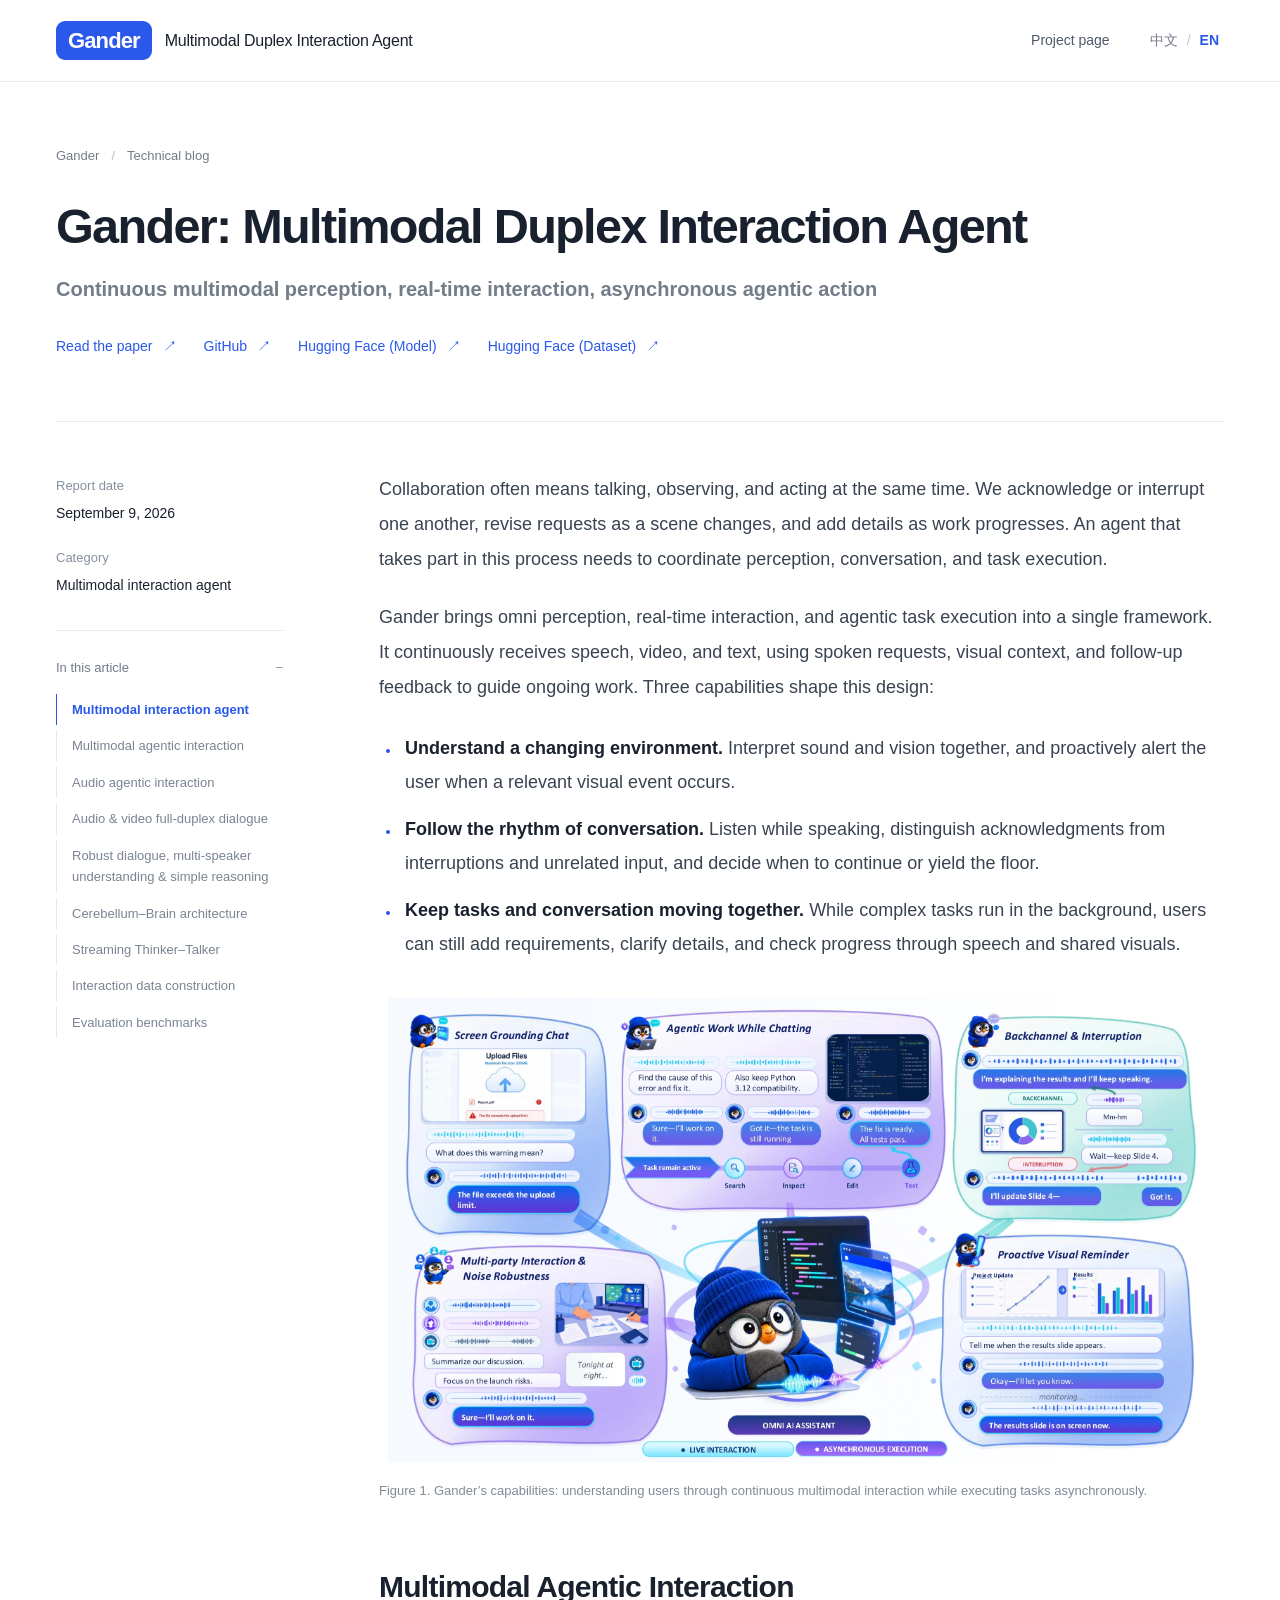
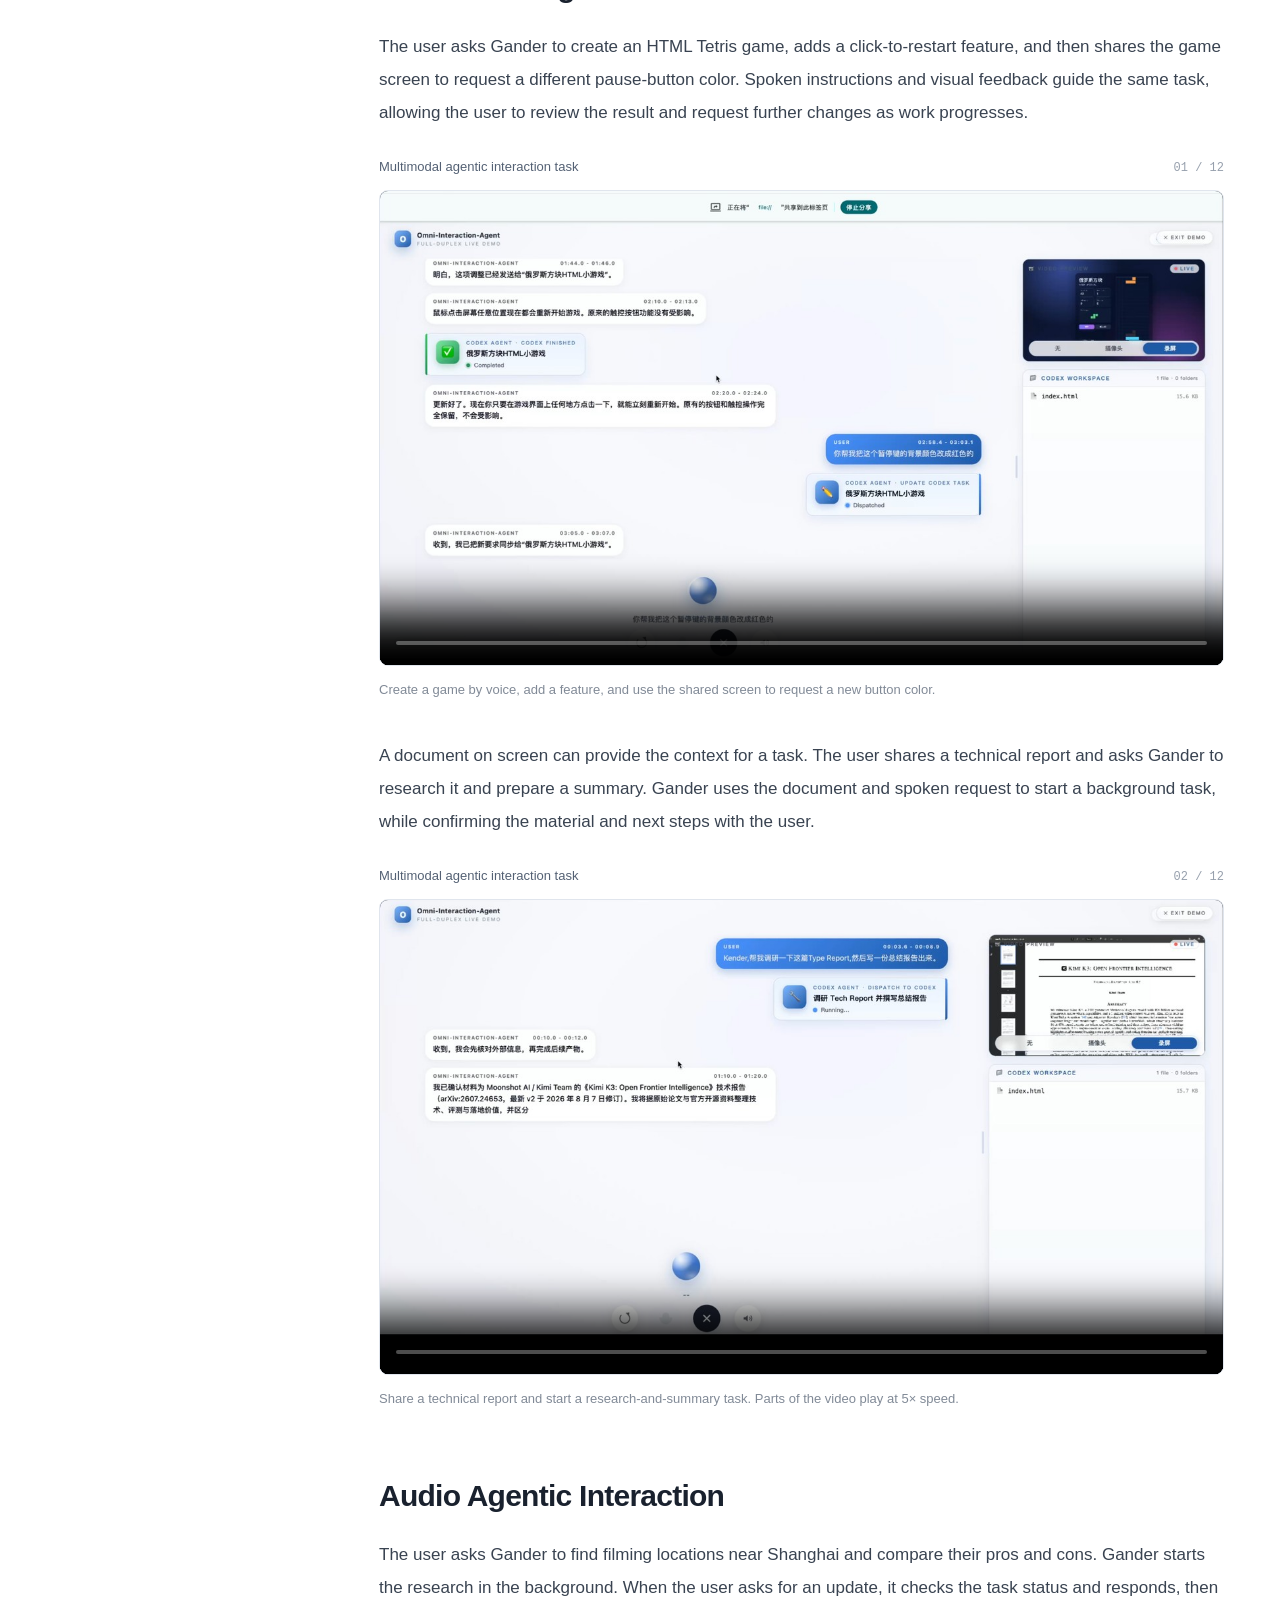
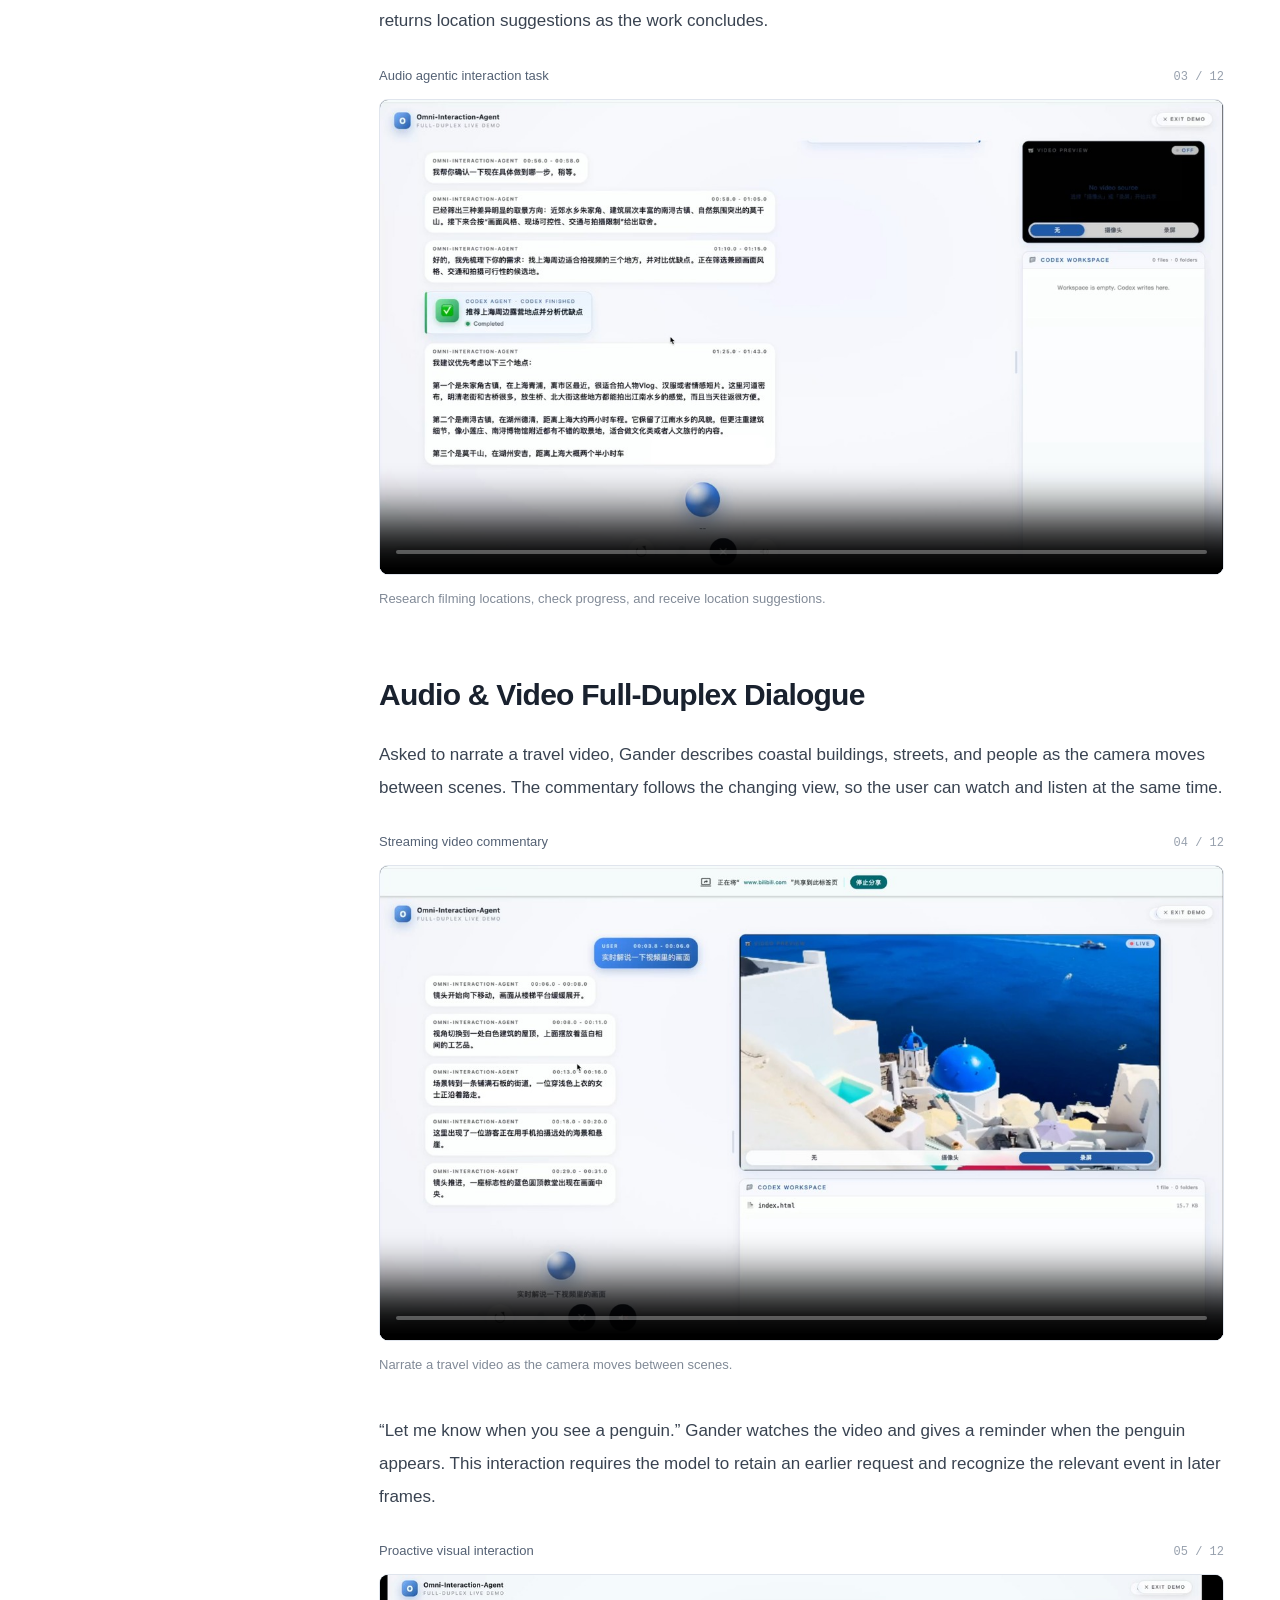
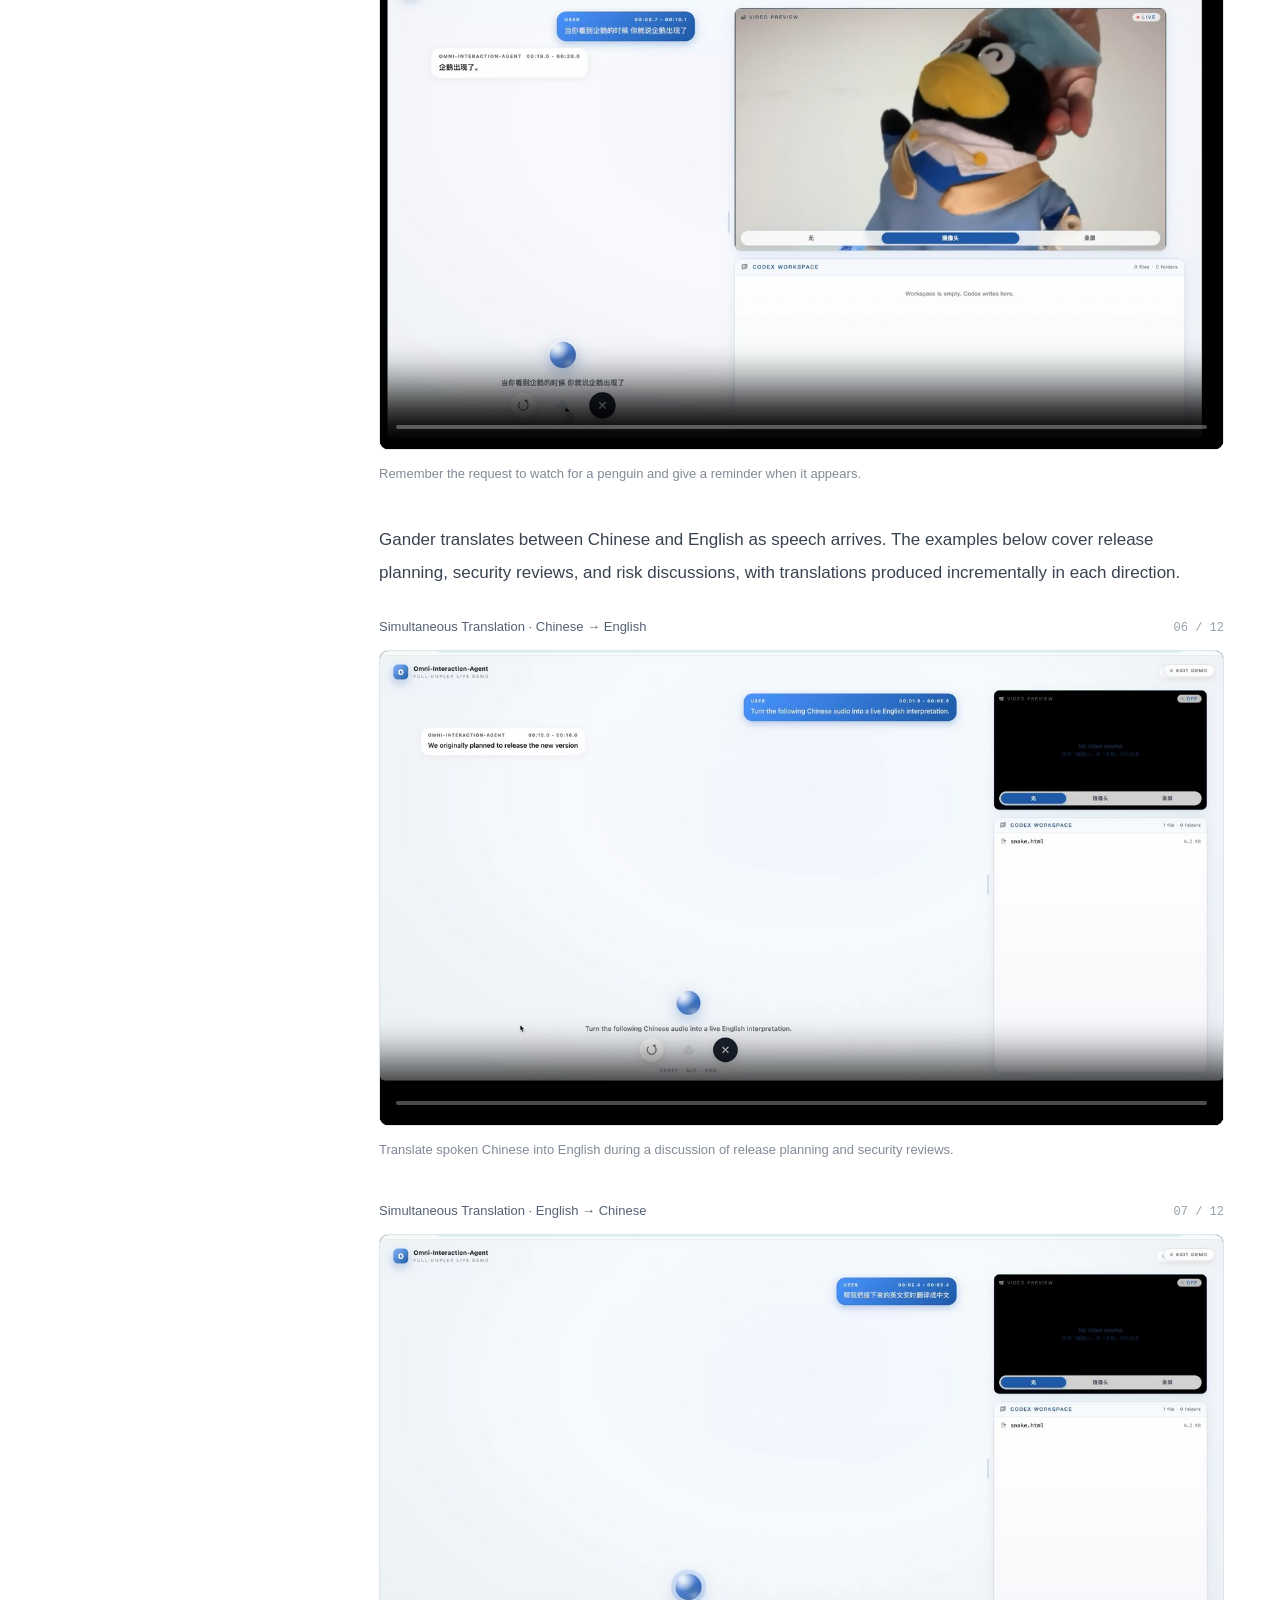
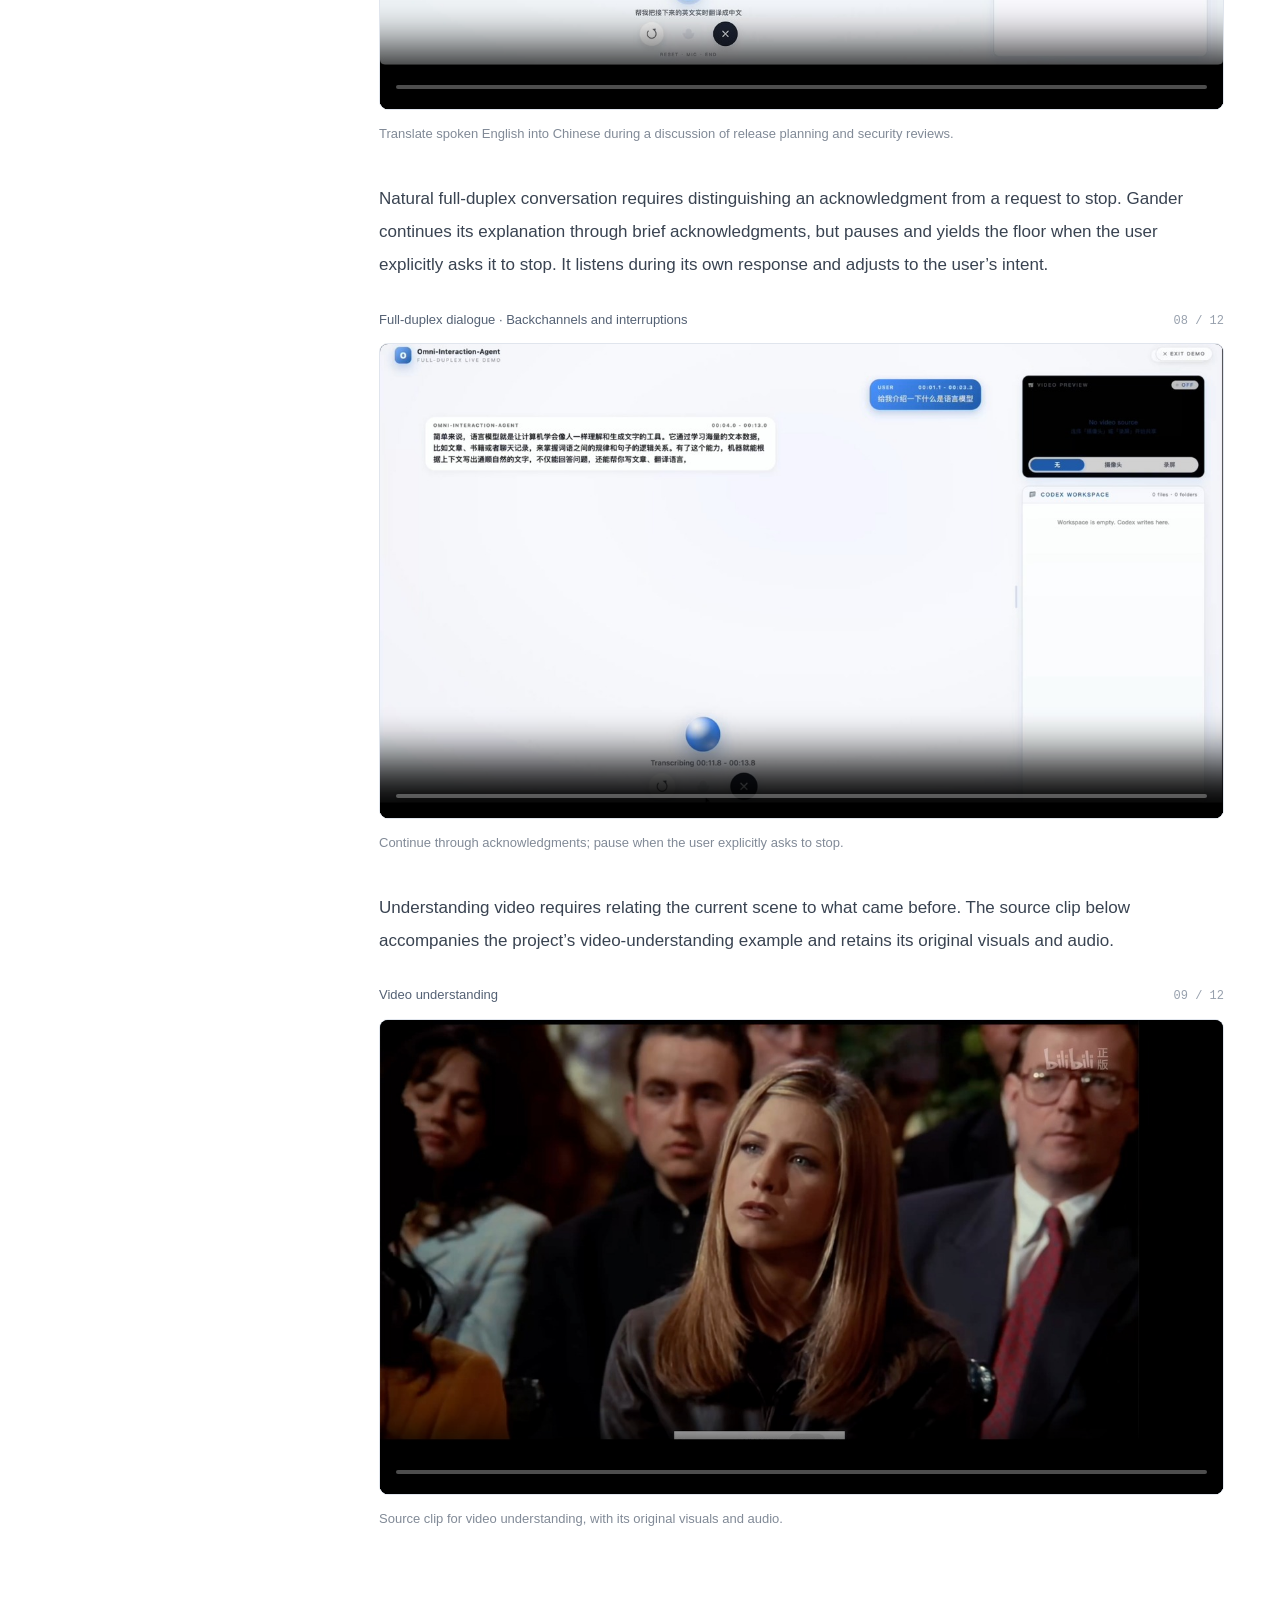
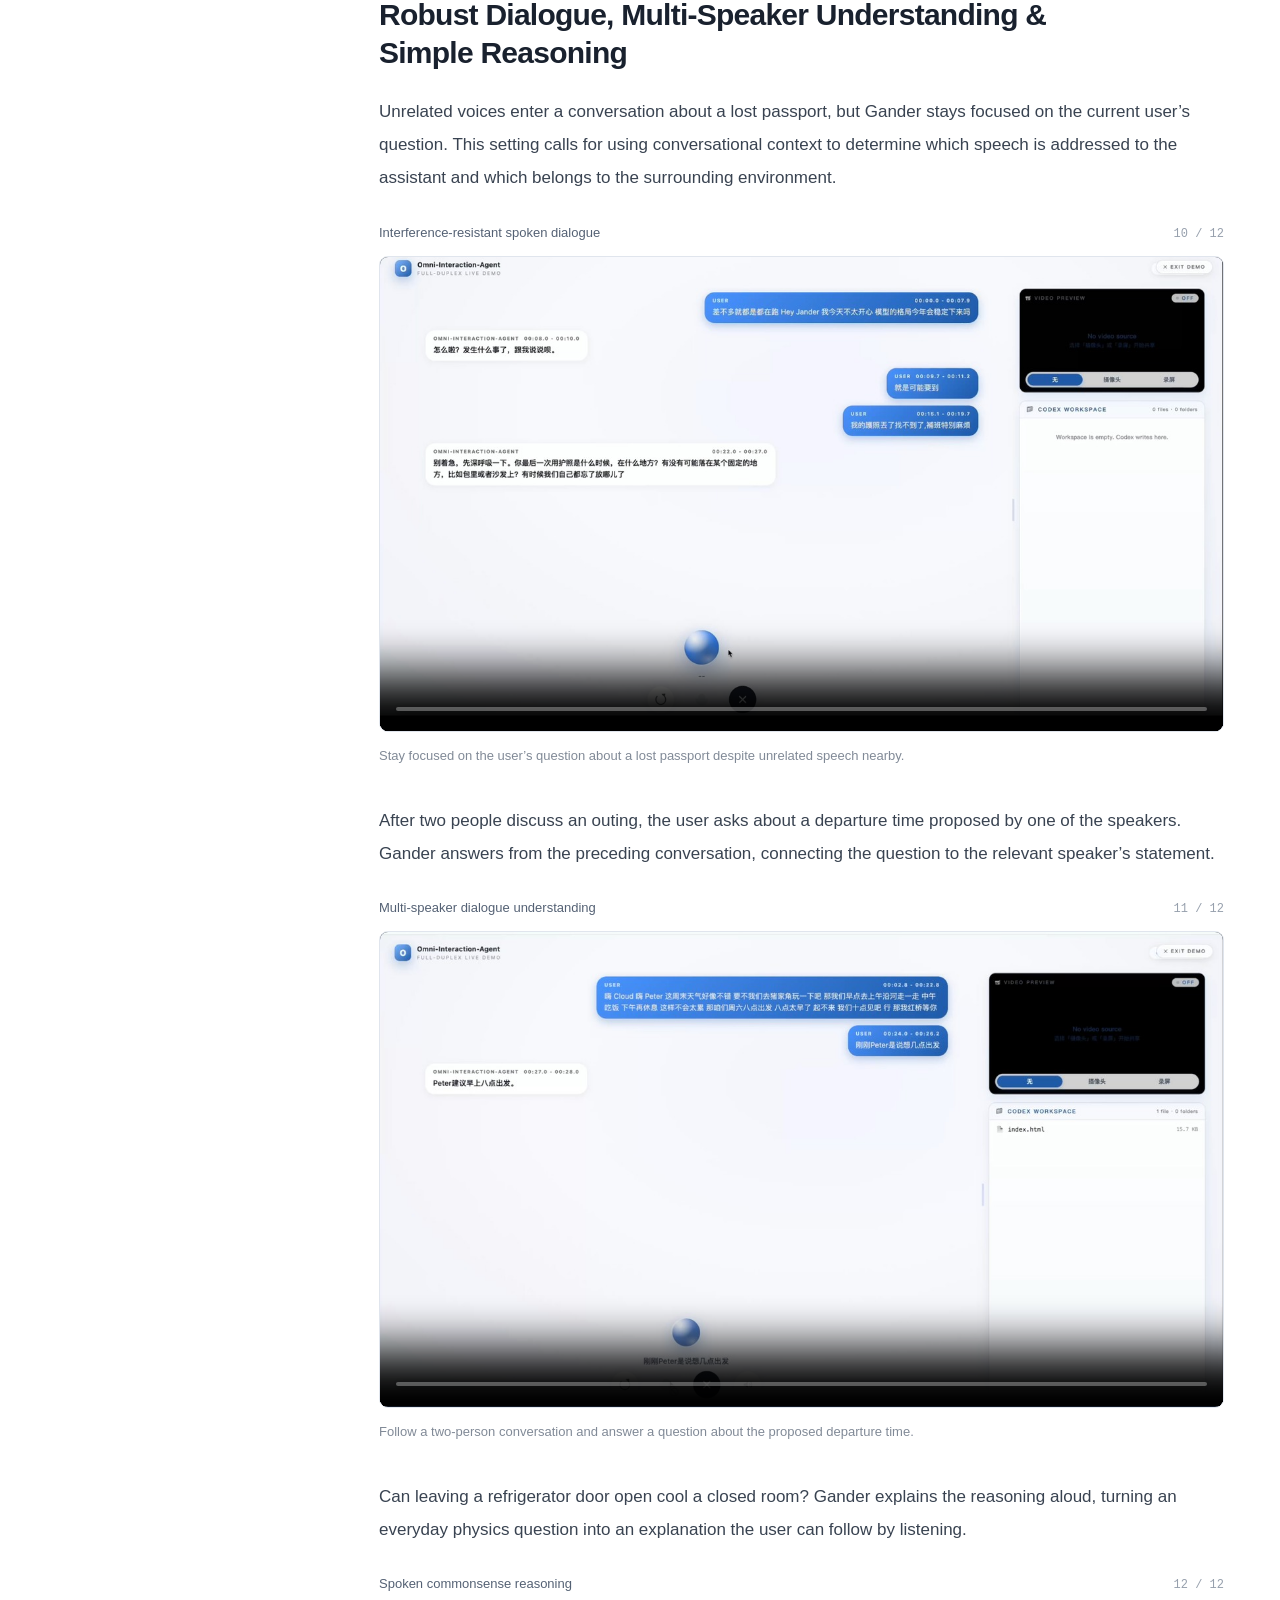
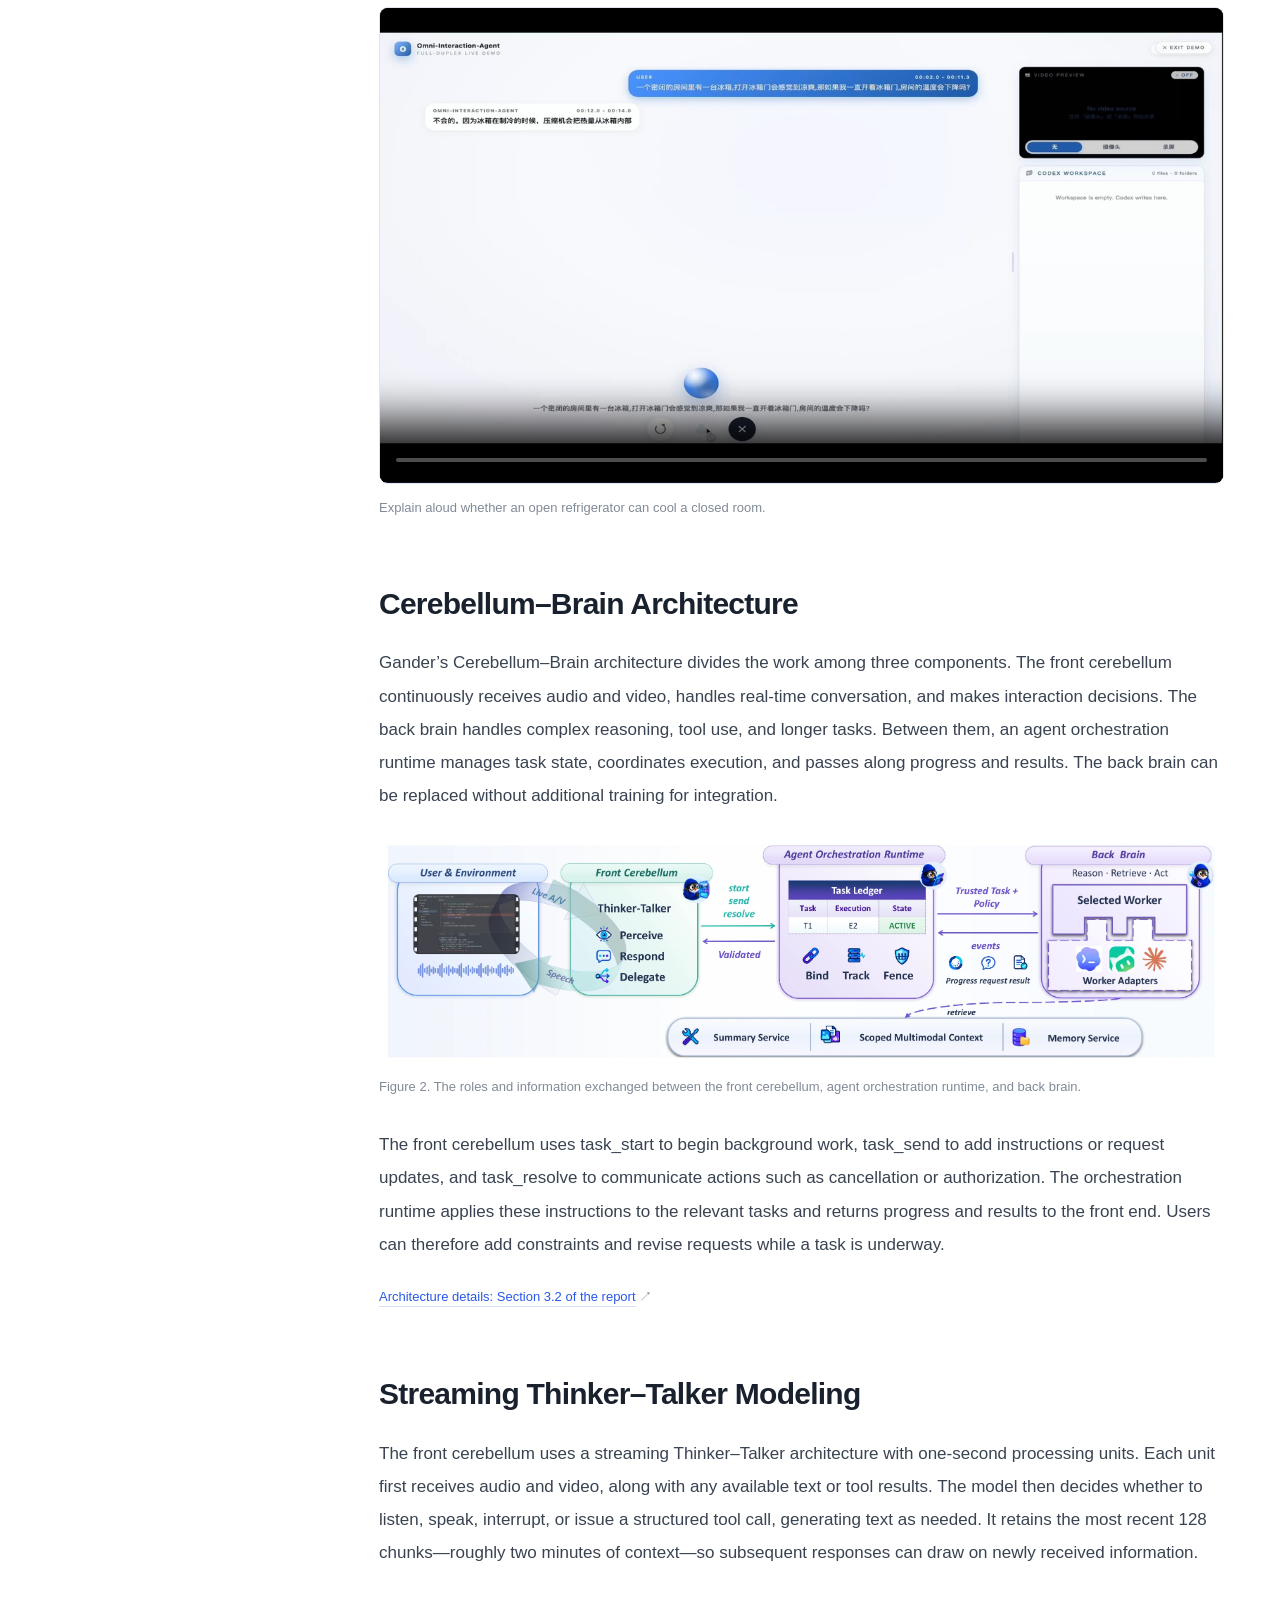
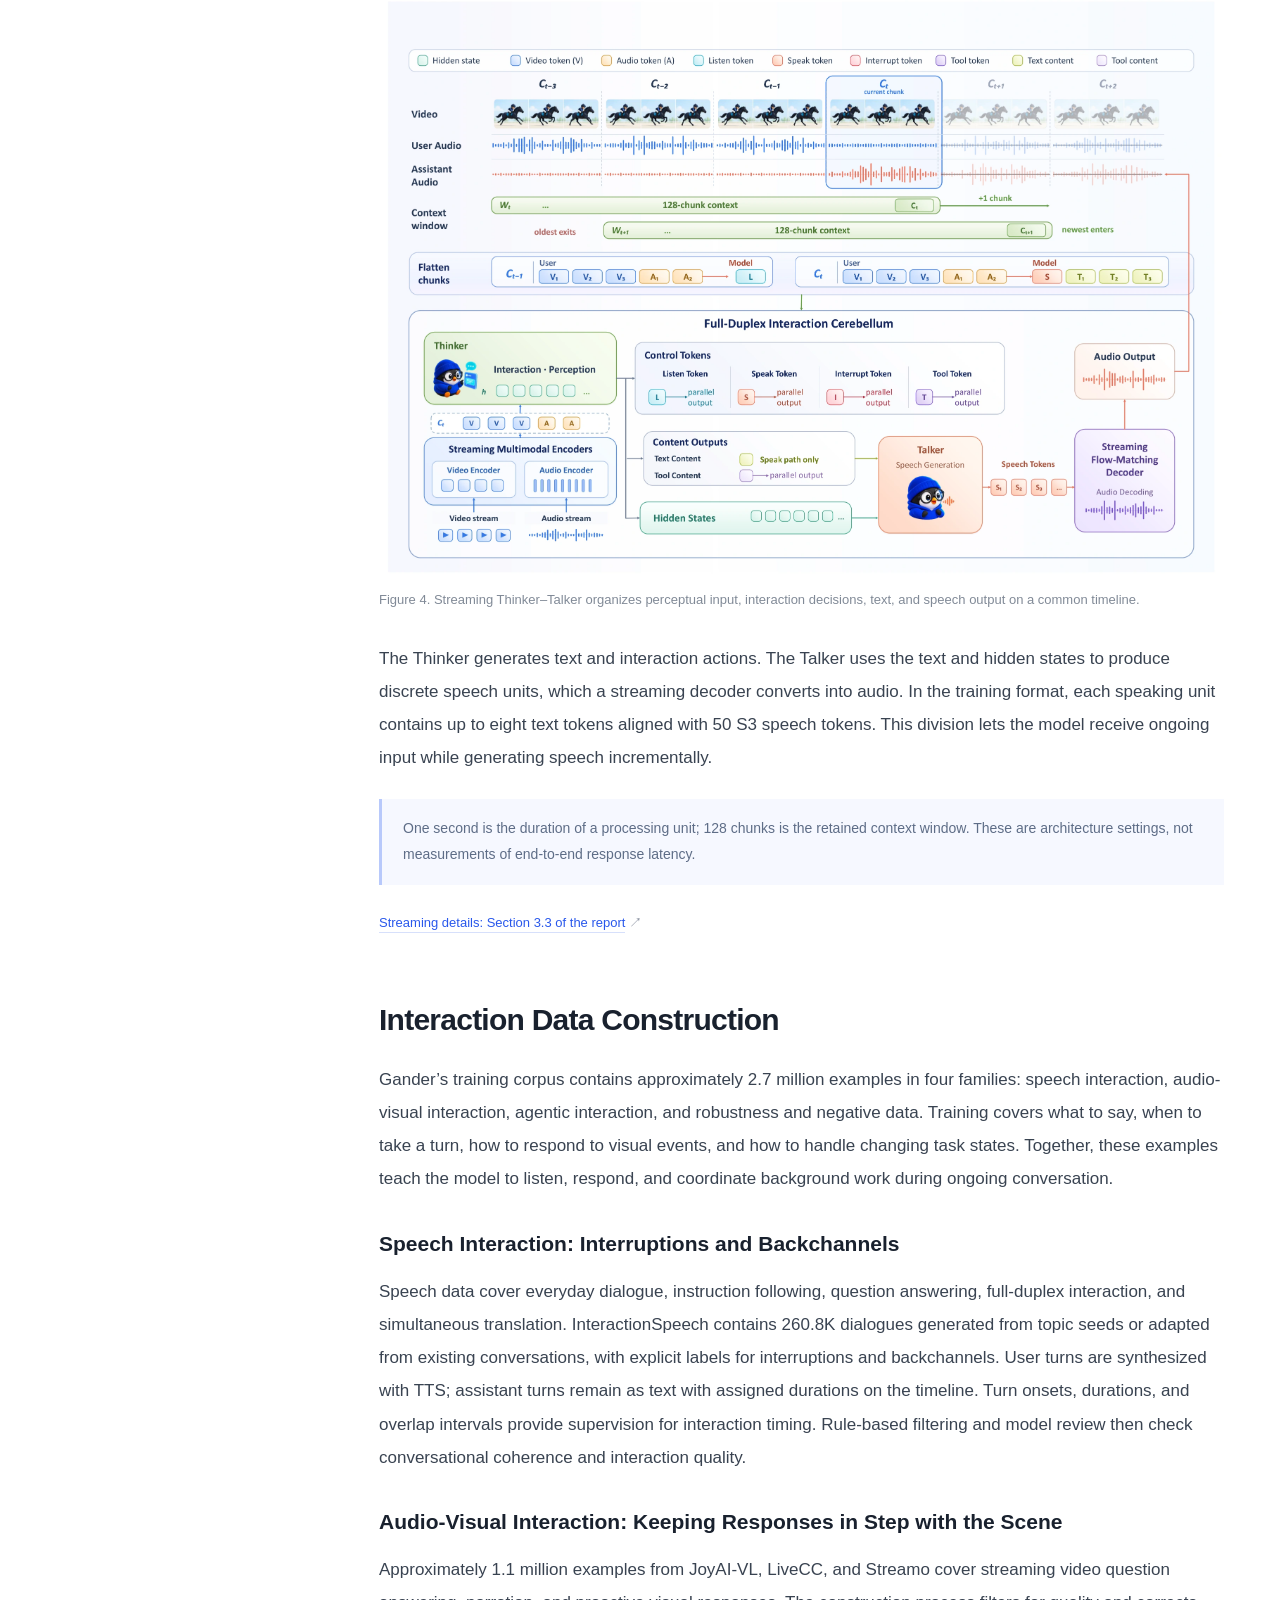
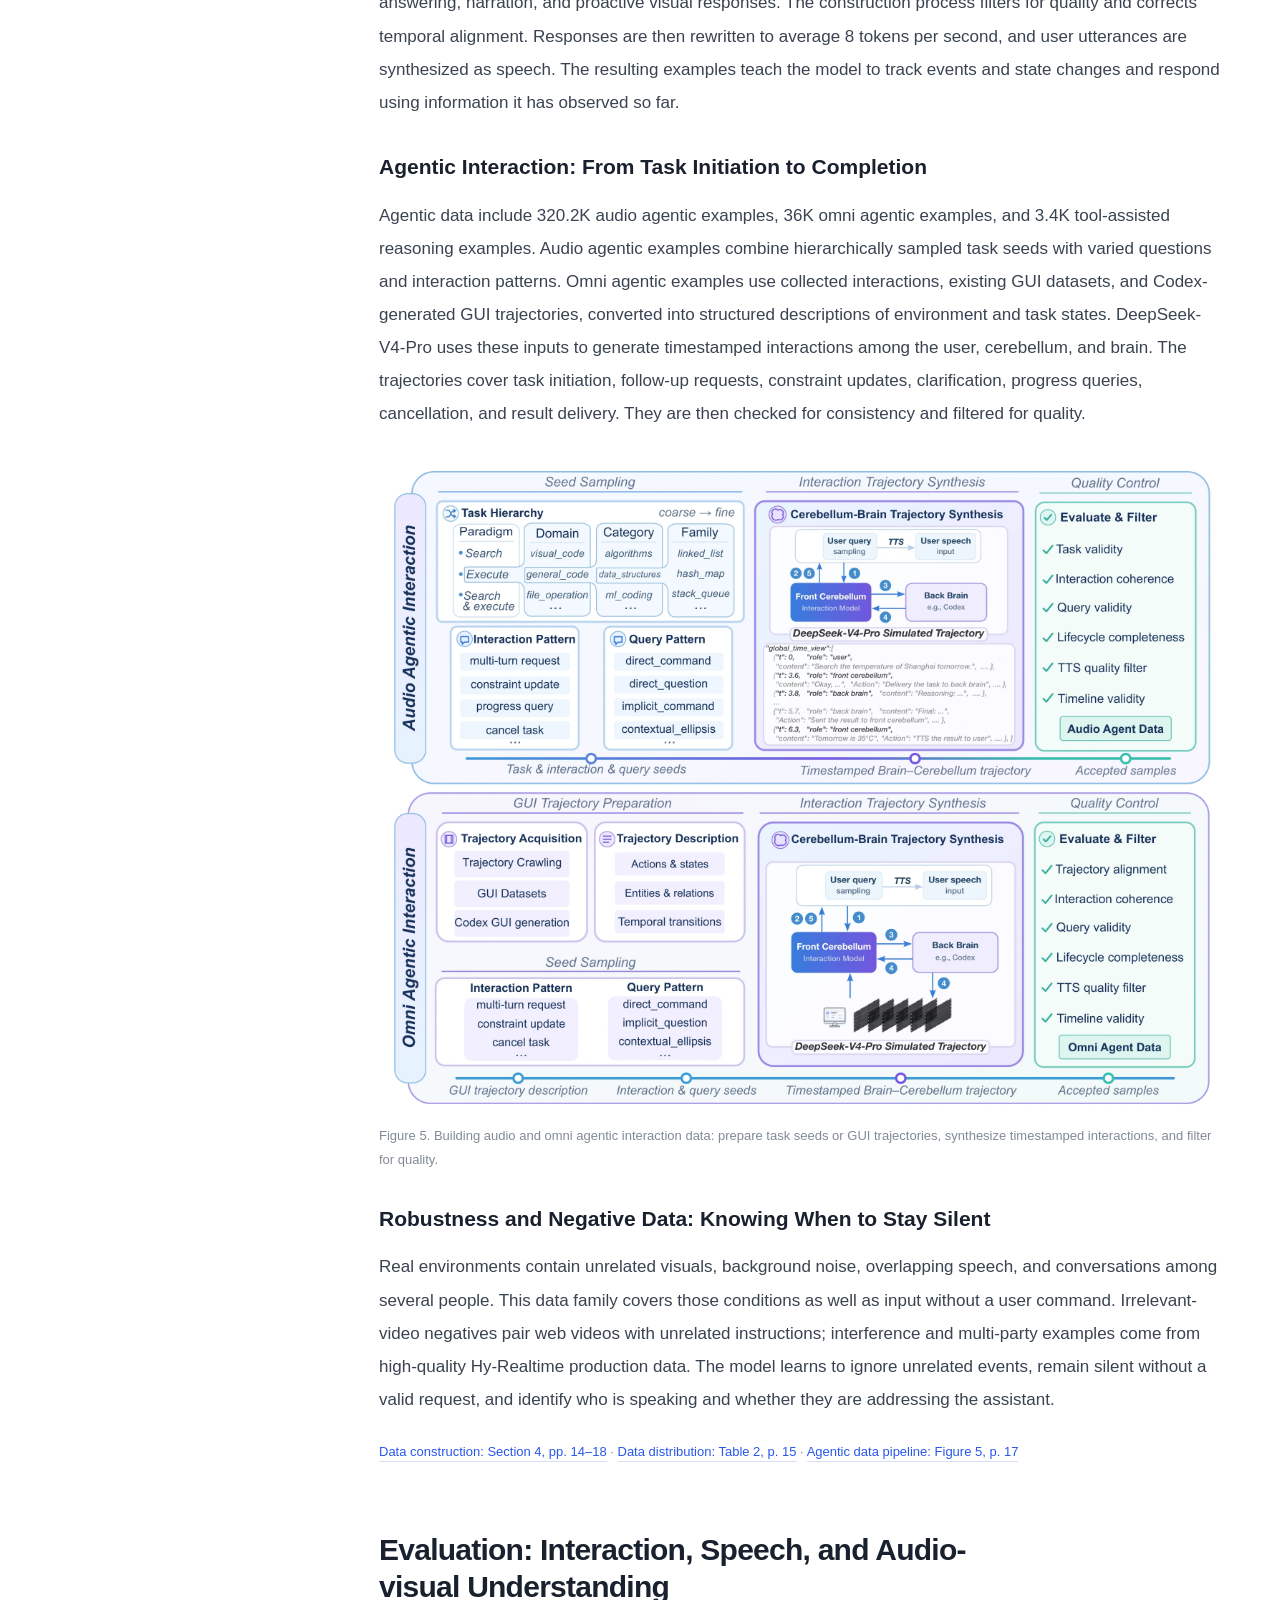
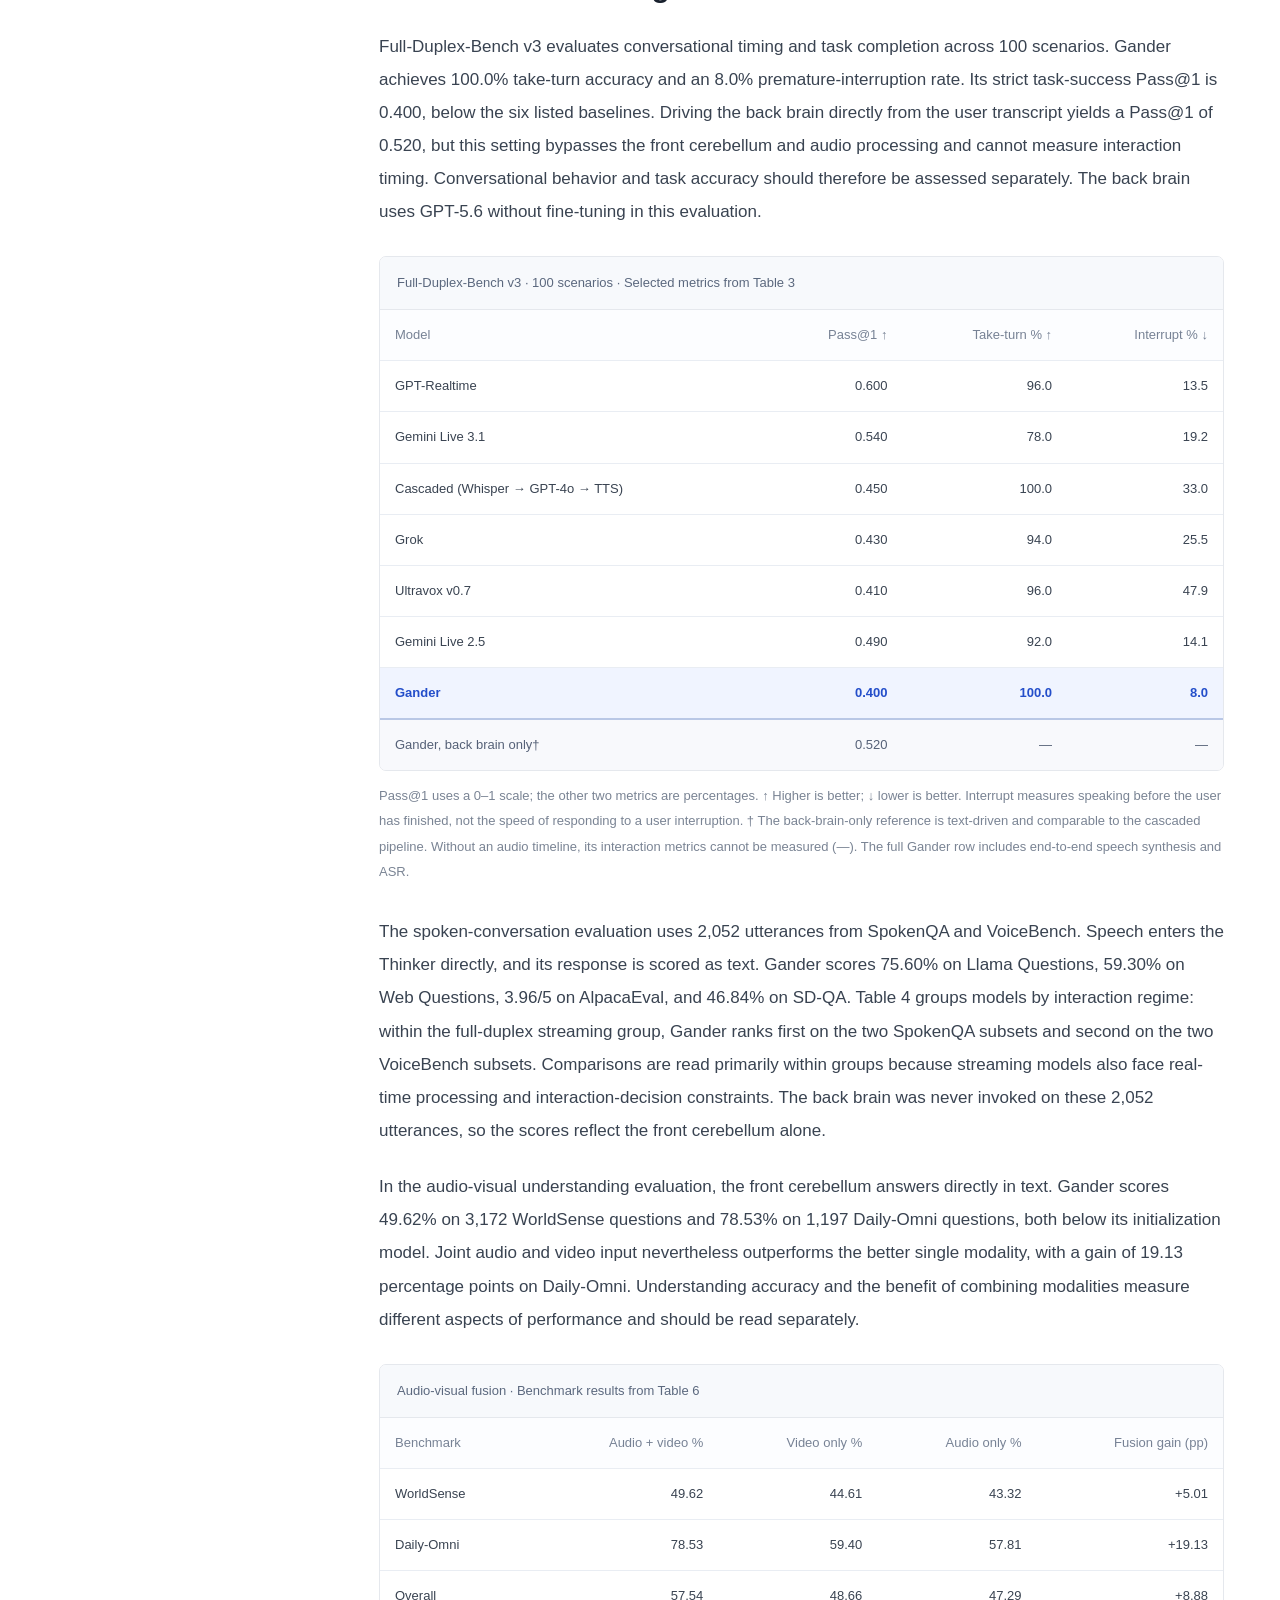
==== commit 615399f0: "update page" ====
--- a/Omni-Interaction-Agent/index.html
+++ b/Omni-Interaction-Agent/index.html
@@ -1,41 +1,41 @@
 <!DOCTYPE html><html lang="zh-CN"><head>
  <meta charset="utf-8"><meta name="viewport" content="width=device-width, initial-scale=1">
  <meta name="theme-color" content="#ffffff">
- <title>Gander：全模态交互智能体 · 技术博客</title>
+ <title>Gander: 多模态双工交互智能体 · 技术博客</title>
  <meta name="description" content="通过十二个演示，了解 Gander 如何结合语音、视觉与实时对话完成智能体任务，并介绍小脑—大脑架构、交互数据构建及实验评估。">
- <meta property="og:type" content="article"><meta property="og:title" content="Gander：全模态交互智能体">
+ <meta property="og:type" content="article"><meta property="og:title" content="Gander: 多模态双工交互智能体">
  <meta property="og:description" content="通过十二个演示，了解 Gander 如何结合语音、视觉与实时对话完成智能体任务，并介绍小脑—大脑架构、交互数据构建及实验评估。">
  <link rel="icon" href="../assets/favicon.svg" type="image/svg+xml">
- <link rel="stylesheet" href="styles.css?v=20260909-11">
- <script src="content.js?v=20260909-25" defer=""></script><script src="app.js?v=20260909-7" defer=""></script>
+ <link rel="stylesheet" href="styles.css?v=20260913-1">
+ <script src="content.js?v=20260913-3" defer=""></script><script src="app.js?v=20260909-7" defer=""></script>
 </head>
 <body id="top">
  <a data-i18n="skip" class="skip-link" href="#article">跳至文章正文</a>
  <header class="site-header"><div class="header-inner page-width">
-  <a href="../" class="brand" aria-label="Gander — Omni Interaction Agent"><span class="brand-symbol">Gander</span><span class="brand-tagline">Omni Interaction Agent</span></a>
+  <a href="../" class="brand" aria-label="Gander — Multimodal Duplex Interaction Agent"><span class="brand-symbol">Gander</span><span class="brand-tagline">Multimodal Duplex Interaction Agent</span></a>
   <nav class="header-nav" data-i18n-aria="nav.label" aria-label="站点导航"><a data-i18n="nav.home" href="../">项目主页</a></nav>
   <div class="language-switch" role="group" data-i18n-aria="lang.label" aria-label="文章语言" hidden=""><button type="button" data-lang="zh" aria-pressed="true" aria-label="切换为中文">中文</button><span aria-hidden="true">/</span><button type="button" data-lang="en" aria-pressed="false" aria-label="Switch to English">EN</button></div>
  </div></header>
  <main class="page-width">
   <header class="article-header"><div class="breadcrumb"><a data-i18n="breadcrumb.home" href="../">Gander</a><span aria-hidden="true">/</span><span data-i18n="breadcrumb.blog">技术博客</span></div><!--
  <p data-i18n="kicker" class="article-kicker">GANDER · 技术博客</p>
- --><h1 data-i18n="title" id="article-title">Gander：全模态交互智能体</h1>
-   <p data-i18n="tagline" class="article-tagline">持续的全模态感知、实时交互与异步智能体行动</p>
+ --><h1 data-i18n="title" id="article-title">Gander: 多模态双工交互智能体</h1>
+   <p data-i18n="tagline" class="article-tagline">持续的多模态感知、实时交互与异步智能体行动</p>
    <div class="resource-links"><a href="https://arxiv.org/pdf/2609.08977" target="_blank" rel="noopener"><span data-i18n="end.paper">阅读完整论文</span><span aria-hidden="true">↗</span></a><a href="https://github.com/Omni-Interaction-Gander/Omni-Interaction-Agent" target="_blank" rel="noopener">GitHub <span aria-hidden="true">↗</span></a><a href="https://huggingface.co/Gander-Omni/Gander" target="_blank" rel="noopener">Hugging Face (Model) <span aria-hidden="true">↗</span></a><a href="https://huggingface.co/Gander-Omni/Gander" target="_blank" rel="noopener">Hugging Face (Dataset) <span aria-hidden="true">↗</span></a></div>
   </header>
   <div class="article-layout">
-   <aside class="sidebar"><dl class="metadata"><div><dt data-i18n="meta.dateLabel">报告日期</dt><dd><time data-i18n="meta.date" datetime="2026-09-09">2026 年 9 月 9 日</time></dd></div><div><dt data-i18n="meta.categoryLabel">分类</dt><dd data-i18n="meta.category" class="meta-category">全模态交互智能体</dd></div><div><dt data-i18n="meta.byLabel">研究团队</dt><dd data-i18n="meta.by">混元语音团队（研究项目）</dd></div></dl>
-    <details class="toc" open=""><summary data-i18n="toc.title">本文目录</summary><nav data-i18n-aria="toc.label" aria-label="文章目录"><ol><li><a href="#intro" data-i18n="toc.intro">全模态交互智能体</a></li><li><a href="#collaboration" data-i18n="toc.collaboration">全模态智能体交互</a></li><li><a href="#audio-agentic" data-i18n="toc.audio-agentic">语音智能体交互</a></li><li><a href="#dialogue" data-i18n="toc.dialogue">音视频全双工对话</a></li><li><a href="#reasoning" data-i18n="toc.reasoning">抗干扰、多人对话与简易推理</a></li><li><a href="#architecture" data-i18n="toc.architecture">小脑—大脑架构</a></li><li><a href="#streaming" data-i18n="toc.streaming">流式 Thinker–Talker</a></li><li><a href="#training" data-i18n="toc.training">交互数据构建</a></li><li><a href="#evaluation" data-i18n="toc.evaluation">能力评估与基准测试</a></li></ol></nav></details>
+   <aside class="sidebar"><dl class="metadata"><div><dt data-i18n="meta.dateLabel">报告日期</dt><dd><time data-i18n="meta.date" datetime="2026-09-09">2026 年 9 月 9 日</time></dd></div><div><dt data-i18n="meta.categoryLabel">分类</dt><dd data-i18n="meta.category" class="meta-category">多模态交互智能体</dd></div></dl>
+    <details class="toc" open=""><summary data-i18n="toc.title">本文目录</summary><nav data-i18n-aria="toc.label" aria-label="文章目录"><ol><li><a href="#intro" data-i18n="toc.intro">多模态交互智能体</a></li><li><a href="#collaboration" data-i18n="toc.collaboration">多模态智能体交互</a></li><li><a href="#audio-agentic" data-i18n="toc.audio-agentic">语音智能体交互</a></li><li><a href="#dialogue" data-i18n="toc.dialogue">音视频全双工对话</a></li><li><a href="#reasoning" data-i18n="toc.reasoning">抗干扰、多人对话与简易推理</a></li><li><a href="#architecture" data-i18n="toc.architecture">小脑—大脑架构</a></li><li><a href="#streaming" data-i18n="toc.streaming">流式 Thinker–Talker</a></li><li><a href="#training" data-i18n="toc.training">交互数据构建</a></li><li><a href="#evaluation" data-i18n="toc.evaluation">能力评估与基准测试</a></li></ol></nav></details>
    </aside>
    <article class="article" id="article" aria-labelledby="article-title" tabindex="-1">
-   <section id="intro" aria-labelledby="heading-intro" class="article-intro"><h2 data-i18n="heading.intro" id="heading-intro" class="visually-hidden">Gander：全模态交互智能体</h2><p data-i18n="p.intro.motivation">与人协作，往往是一边交流，一边观察和行动。我们会在对方说话时附和或打断，也会随着场景变化和任务进展补充新的要求。要让智能体参与这样的协作，感知、对话与任务执行就需要协同进行。</p><p data-i18n="p.intro.position">Gander 将全模态感知、实时交互与智能体任务执行整合到统一框架中。它持续接收语音、视频和文本，结合用户的口头要求、眼前的画面与后续反馈推进任务，让交流贯穿任务执行过程。核心能力体现在三个方面：</p><ul class="core-points"><li><strong data-i18n="principle.see.title">理解不断变化的环境。</strong> <span data-i18n="principle.see.body">结合声音与画面理解场景，并在相关视觉事件出现时主动提醒。</span></li><li><strong data-i18n="principle.talk.title">把握自然交流的节奏。</strong> <span data-i18n="principle.talk.body">在说话的同时听取用户反馈，区分附和、打断与无关干扰，决定继续讲述还是停下来倾听。</span></li><li><strong data-i18n="principle.act.title">让任务执行与对话同步进行。</strong> <span data-i18n="principle.act.body">后台处理复杂任务时，用户仍可通过语音交流和共享画面补充要求、确认细节或查询进度。</span></li></ul><figure class="article-figure paper-overview"><a href="../assets/figures/overview.webp" target="_blank" rel="noopener"><img src="../assets/figures/overview.webp" width="2401" height="1344" loading="lazy" decoding="async" data-i18n-alt="figure.overview.alt" alt="Gander 的能力概览，包括屏幕理解、边聊边执行任务、附和与打断、抗干扰对话和视觉事件提醒。"></a><figcaption data-i18n="figure.overview.caption">图 1｜Gander 的主要能力：在持续的多模态交流中理解用户，并异步执行任务。</figcaption></figure></section><section id="collaboration" aria-labelledby="heading-collaboration"><h2 id="heading-collaboration" data-i18n="heading.collaboration">全模态智能体交互</h2><p data-i18n="p.collaboration.visual">用户先请 Gander 创建一个 HTML 俄罗斯方块游戏，再补充点击重开的功能要求，并通过共享游戏画面提出暂停按钮的配色修改。语音指令与视觉反馈贯穿同一个任务，用户可以边查看结果，边继续提出调整。</p><figure class="media-figure" id="demo-visual-task">
-   <div class="media-label"><span data-i18n="video.visual-task.title">全模态智能体交互任务</span><span class="media-count" aria-hidden="true">01 / 12</span></div>
-   <div class="media-shell"><video controls="" playsinline="" preload="none" src="asset/videos/visual-task.mp4" poster="asset/posters/visual-task.jpg" width="1920" height="1080" data-i18n-aria="video.visual-task.title" aria-label="全模态智能体交互任务"><a data-i18n="video.open" href="asset/videos/visual-task.mp4">直接打开视频</a></video>
+   <section id="intro" aria-labelledby="heading-intro" class="article-intro"><h2 data-i18n="heading.intro" id="heading-intro" class="visually-hidden">Gander: 多模态双工交互智能体</h2><p data-i18n="p.intro.motivation">与人协作，往往是一边交流，一边观察和行动。我们会在对方说话时附和或打断，也会随着场景变化和任务进展补充新的要求。要让智能体参与这样的协作，感知、对话与任务执行就需要协同进行。</p><p data-i18n="p.intro.position">Gander 将全模态感知、实时交互与智能体任务执行整合到统一框架中。它持续接收语音、视频和文本，结合用户的口头要求、眼前的画面与后续反馈推进任务，让交流贯穿任务执行过程。核心能力体现在三个方面：</p><ul class="core-points"><li><strong data-i18n="principle.see.title">理解不断变化的环境。</strong> <span data-i18n="principle.see.body">结合声音与画面理解场景，并在相关视觉事件出现时主动提醒。</span></li><li><strong data-i18n="principle.talk.title">把握自然交流的节奏。</strong> <span data-i18n="principle.talk.body">在说话的同时听取用户反馈，区分附和、打断与无关干扰，决定继续讲述还是停下来倾听。</span></li><li><strong data-i18n="principle.act.title">让任务执行与对话同步进行。</strong> <span data-i18n="principle.act.body">后台处理复杂任务时，用户仍可通过语音交流和共享画面补充要求、确认细节或查询进度。</span></li></ul><figure class="article-figure paper-overview"><a href="../assets/figures/overview.webp" target="_blank" rel="noopener"><img src="../assets/figures/overview.webp" width="2401" height="1344" loading="lazy" decoding="async" data-i18n-alt="figure.overview.alt" alt="Gander 的能力概览，包括屏幕理解、边聊边执行任务、附和与打断、抗干扰对话和视觉事件提醒。"></a><figcaption data-i18n="figure.overview.caption">图 1｜Gander 的主要能力：在持续的多模态交流中理解用户，并异步执行任务。</figcaption></figure></section><section id="collaboration" aria-labelledby="heading-collaboration"><h2 id="heading-collaboration" data-i18n="heading.collaboration">多模态智能体交互</h2><p data-i18n="p.collaboration.visual">用户先请 Gander 创建一个 HTML 俄罗斯方块游戏，再补充点击重开的功能要求，并通过共享游戏画面提出暂停按钮的配色修改。语音指令与视觉反馈贯穿同一个任务，用户可以边查看结果，边继续提出调整。</p><figure class="media-figure" id="demo-visual-task">
+   <div class="media-label"><span data-i18n="video.visual-task.title">多模态智能体交互任务</span><span class="media-count" aria-hidden="true">01 / 12</span></div>
+   <div class="media-shell"><video controls="" playsinline="" preload="none" src="asset/videos/visual-task.mp4" poster="asset/posters/visual-task.jpg" width="1920" height="1080" data-i18n-aria="video.visual-task.title" aria-label="多模态智能体交互任务"><a data-i18n="video.open" href="asset/videos/visual-task.mp4">直接打开视频</a></video>
    <div class="video-error" role="status" hidden=""><p data-i18n="video.error">视频暂时无法播放，请尝试直接打开。</p><a data-i18n="video.open" href="asset/videos/visual-task.mp4" target="_blank" rel="noopener">直接打开视频</a></div></div>
    <figcaption data-i18n="video.visual-task.caption">通过语音创建游戏、补充功能，再结合共享画面调整按钮配色。</figcaption>
  </figure><p data-i18n="p.collaboration.report">共享屏幕上的文档，也可以直接成为任务的依据。用户展示一份技术报告，请 Gander 开展调研并整理总结。Gander 结合文档内容与口头要求发起后台任务，同时与用户确认当前材料和后续处理方向。</p><figure class="media-figure" id="demo-technical-report-reading">
-   <div class="media-label"><span data-i18n="video.technical-report-reading.title">全模态智能体交互任务</span><span class="media-count" aria-hidden="true">02 / 12</span></div>
-   <div class="media-shell"><video controls="" playsinline="" preload="none" src="asset/videos/technical-report-reading.mp4" poster="asset/posters/technical-report-reading.jpg" width="1920" height="1080" data-i18n-aria="video.technical-report-reading.title" aria-label="全模态智能体交互任务"><a data-i18n="video.open" href="asset/videos/technical-report-reading.mp4">直接打开视频</a></video>
+   <div class="media-label"><span data-i18n="video.technical-report-reading.title">多模态智能体交互任务</span><span class="media-count" aria-hidden="true">02 / 12</span></div>
+   <div class="media-shell"><video controls="" playsinline="" preload="none" src="asset/videos/technical-report-reading.mp4" poster="asset/posters/technical-report-reading.jpg" width="1920" height="1080" data-i18n-aria="video.technical-report-reading.title" aria-label="多模态智能体交互任务"><a data-i18n="video.open" href="asset/videos/technical-report-reading.mp4">直接打开视频</a></video>
    <div class="video-error" role="status" hidden=""><p data-i18n="video.error">视频暂时无法播放，请尝试直接打开。</p><a data-i18n="video.open" href="asset/videos/technical-report-reading.mp4" target="_blank" rel="noopener">直接打开视频</a></div></div>
    <figcaption data-i18n="video.technical-report-reading.caption">共享技术报告，发起调研与总结任务。视频中的部分内容以 5 倍速播放。</figcaption>
  </figure></section>
@@ -95,7 +95,7 @@
 <section id="architecture" aria-labelledby="heading-architecture"><h2 data-i18n="heading.architecture" id="heading-architecture">小脑—大脑协作架构</h2><p data-i18n="p.architecture.roles">Gander 采用小脑—大脑协作架构，由三个组件分工配合。前端小脑持续接收音视频输入，负责实时对话和交互决策；后端大脑负责复杂推理、工具调用与耗时较长的任务；智能体编排运行时负责管理任务状态、协调执行，并传递进度与结果。后端大脑支持替换，接入时无需额外训练。</p><figure class="article-figure "><a href="../assets/figures/architecture.webp" target="_blank" rel="noopener"><img src="../assets/figures/architecture.webp" width="2401" height="627" loading="lazy" decoding="async" data-i18n-alt="figure.architecture.alt" alt="小脑—大脑架构：前端接收用户的音视频输入，编排运行时协调后台任务，各组件共享任务状态、上下文与记忆。"></a><figcaption data-i18n="figure.architecture.caption">图 2｜前端小脑、智能体编排运行时与后端大脑的分工及信息交换。</figcaption></figure><p data-i18n="p.architecture.lifecycle">前端通过 task_start 发起后台任务，通过 task_send 补充要求或查询进度，通过 task_resolve 表达取消、授权等任务操作。编排运行时负责将这些指令落实到具体任务，并把执行进展与结果传回前端。这样，用户在任务进行期间仍可补充条件、调整要求，持续参与整个过程。</p><p class="source-line"><a data-i18n="source.architecture" href="https://arxiv.org/pdf/2609.08977#page=7" target="_blank" rel="noopener">架构细节：技术报告第 3.2 节</a> <span aria-hidden="true">↗</span></p></section>
 <section id="streaming" aria-labelledby="heading-streaming"><h2 data-i18n="heading.streaming" id="heading-streaming">流式 Thinker–Talker 建模</h2><p data-i18n="p.streaming.units">前端小脑采用流式 Thinker–Talker 架构，以一秒为一个处理单元。每个单元先接收音视频输入，以及当前可用的文本或工具返回结果，再决定聆听、说话、打断或发起结构化工具调用，并按需生成文本。模型保留最近 128 个时间块，形成约两分钟的滑动上下文，使后续回应能够参考新到达的信息。</p><figure class="article-figure "><a href="../assets/figures/thinker-talker.webp" target="_blank" rel="noopener"><img src="../assets/figures/thinker-talker.webp" width="2401" height="1640" loading="lazy" decoding="async" data-i18n-alt="figure.thinker-talker.alt" alt="流式 Thinker–Talker 架构图，展示音视频输入、交互控制、文本生成、语音 token 与波形输出的时间关系。"></a><figcaption data-i18n="figure.thinker-talker.caption">图 4｜流式 Thinker–Talker 在统一时间线上组织感知输入、交互决策、文本与语音输出。</figcaption></figure><p data-i18n="p.streaming.speech">Thinker 负责生成文本和交互动作，Talker 根据文本及隐藏状态生成离散语音单元，再由流式解码器合成语音波形。在训练格式中，每个说话单元最多包含八个文本 token，与 50 个 S3 语音 token 对齐。这样的分工使模型能够持续接收输入，同时逐步生成语音。</p><aside class="technical-note"><p data-i18n="note.streaming">一秒是流式处理单元的时长，128 个时间块是模型保留的上下文范围。这些数值描述的是架构配置，并非实测的端到端响应延迟。</p></aside><p class="source-line"><a data-i18n="source.streaming" href="https://arxiv.org/pdf/2609.08977#page=10" target="_blank" rel="noopener">流式建模细节：技术报告第 3.3 节</a> <span aria-hidden="true">↗</span></p></section>
 <section id="training" aria-labelledby="heading-training"><h2 data-i18n="heading.training" id="heading-training">交互数据构建</h2><p data-i18n="p.training.corpus">Gander 的训练语料约有 270 万条样本，涵盖语音交互、音视频交互、智能体交互，以及抗干扰与负样本四类。训练既关注回答内容，也关注何时接话、如何响应视觉事件，以及怎样处理任务状态的变化。模型由此学习在持续交流中聆听、回应，并与后台任务协调。</p><h3 data-i18n="heading.training.speech">语音交互：学习区分打断与附和</h3><p data-i18n="p.training.speech">语音数据涵盖日常对话、指令遵循、问答、全双工交互与同声传译。其中，InteractionSpeech 包含 26.08 万段对话，通过主题种子生成或改写已有对话构建，并明确标注打断与附和。用户话语通过 TTS 合成为语音；助手回复保留为文本，并在时间线上标记其预计时长。每轮对话的起始时间、持续时长与重叠区间，为模型学习交互时机提供依据。最后，规则过滤与模型评审共同检查对话是否连贯、交互是否合理。</p><h3 data-i18n="heading.training.visual">音视频交互：让回应跟上画面变化</h3><p data-i18n="p.training.visual">约 110 万条音视频样本来自 JoyAI-VL、LiveCC 和 Streamo，覆盖流式视频问答、视频解说与视觉主动回应。构建过程先筛选样本质量、修正时间对齐，再按平均每秒约 8 个 token 的速率调整回复长度，并将用户话语合成为语音。这些样本帮助模型持续跟踪画面中的事件与状态变化，并根据当前已观察到的信息作出回应。</p><h3 data-i18n="heading.training.agentic">智能体交互：覆盖任务从发起到结束的全过程</h3><p data-i18n="p.training.agentic">智能体数据包括 32.02 万条语音智能体交互、3.6 万条全模态智能体交互，以及 0.34 万条工具辅助推理样本。语音智能体数据从分层抽取的任务种子出发，结合不同的提问与交互方式合成。全模态智能体数据则利用采集的交互记录、现有 GUI 数据集和 Codex 生成的 GUI 轨迹，提取结构化的环境与任务状态描述。DeepSeek-V4-Pro 据此生成带时间戳的用户、小脑与大脑交互轨迹，覆盖任务发起、追加要求、更新约束、澄清、进度查询、取消和结果交付，再经过一致性检查与质量筛选。</p><figure class="article-figure"><a href="asset/figures/agentic-data-pipeline.webp" target="_blank" rel="noopener"><img src="asset/figures/agentic-data-pipeline.webp" width="2360" height="1820" loading="lazy" decoding="async" data-i18n-alt="figure.agentic-data.alt" alt="智能体数据构建流程图：上半部分从语音任务种子出发，下半部分从 GUI 视觉轨迹出发，分别合成用户、小脑与大脑的交互过程，并检查任务有效性、交互一致性和时间对齐。"></a><figcaption data-i18n="figure.agentic-data.caption">图 5｜语音与全模态智能体交互数据的构建流程：准备任务种子或 GUI 轨迹，合成带时间戳的交互过程，再进行质量筛选。</figcaption></figure><h3 data-i18n="heading.training.robustness">抗干扰与负样本：学会在适当的时候保持安静</h3><p data-i18n="p.training.robustness">真实环境中会出现无关画面、背景噪声、重叠语音，也可能有多人同时交流。相应的训练数据覆盖这些情境，也包含没有用户指令的环境输入。其中，无关视频负样本通过将网络视频与不相关的指令配对构建；抗干扰和多人交互样本则选自高质量 Hy-Realtime 生产数据。模型需要学会忽略无关事件，在没有有效请求时保持安静，并判断是谁在说话、话语是否面向助手。</p><p class="source-line"><a data-i18n="source.training" href="https://arxiv.org/pdf/2609.08977#page=14" target="_blank" rel="noopener">数据构建：第 4 节，第 14–18 页</a> · <a data-i18n="source.training.table" href="https://arxiv.org/pdf/2609.08977#page=15" target="_blank" rel="noopener">数据分布：表 2，第 15 页</a> · <a data-i18n="source.training.agentic" href="https://arxiv.org/pdf/2609.08977#page=17" target="_blank" rel="noopener">智能体数据流程：图 5，第 17 页</a></p></section>
-<section id="evaluation" aria-labelledby="heading-evaluation"><h2 data-i18n="heading.evaluation" id="heading-evaluation">交互、语音对话与全模态理解评估</h2><p data-i18n="p.evaluation.duplex">Full-Duplex-Bench v3 从交互时机和任务完成情况两个方面评估全双工能力。在全部 100 个场景中，Gander 的适时接话率为 100.0%，提前抢话率为 8.0%；严格任务成功指标 Pass@1 为 0.400，仍低于表中的六个基线。仅以用户转写文本驱动后端大脑时，Pass@1 为 0.520，但这一设置绕过了前端小脑与音频处理，无法评估交互时机。交互表现与任务准确率需要分别考察。评估中的后端大脑使用未经微调的 GPT-5.6。</p><div class="table-block"><div class="table-scroller" tabindex="0" role="region" data-i18n-aria="table.duplex.caption" aria-label="Full-Duplex-Bench v3 · 100 个场景 · 表 3 中的部分指标"><table><caption data-i18n="table.duplex.caption">Full-Duplex-Bench v3 · 100 个场景 · 表 3 中的部分指标</caption><thead><tr><th data-i18n="table.model" scope="col">模型</th><th scope="col">Pass@1 ↑</th><th data-i18n="table.turn" scope="col">适时接话率 % ↑</th><th data-i18n="table.interrupt" scope="col">提前抢话率 % ↓</th></tr></thead><tbody><tr><th scope="row">GPT-Realtime</th><td>0.600</td><td>96.0</td><td>13.5</td></tr><tr><th scope="row">Gemini Live 3.1</th><td>0.540</td><td>78.0</td><td>19.2</td></tr><tr><th scope="row">Cascaded (Whisper → GPT-4o → TTS)</th><td>0.450</td><td>100.0</td><td>33.0</td></tr><tr><th scope="row">Grok</th><td>0.430</td><td>94.0</td><td>25.5</td></tr><tr><th scope="row">Ultravox v0.7</th><td>0.410</td><td>96.0</td><td>47.9</td></tr><tr><th scope="row">Gemini Live 2.5</th><td>0.490</td><td>92.0</td><td>14.1</td></tr><tr class="gander"><th scope="row">Gander</th><td>0.400</td><td>100.0</td><td>8.0</td></tr></tbody><tbody class="reference-body"><tr><th scope="row" data-i18n="table.backBrainOnly">Gander（仅后端大脑）†</th><td>0.520</td><td>—</td><td>—</td></tr></tbody></table></div><p data-i18n="table.duplex.note" class="table-note">Pass@1 的取值范围为 0–1，其余两项以百分比表示。↑ 越高越好，↓ 越低越好。提前抢话率统计模型在用户说完之前开始回应的比例，并非响应用户打断的速度。† “仅后端大脑”为文本驱动的参考结果，应与级联流水线对照；由于没有音频时间线，交互指标无法测量，以“—”表示。Gander 主结果来自包含语音合成与 ASR 的端到端系统。</p></div><p data-i18n="p.evaluation.speech">语音对话评估使用 SpokenQA 与 VoiceBench 的 2,052 条语音样本，语音直接输入 Thinker，并对输出的文本回答评分。Gander 在 Llama Questions、Web Questions、AlpacaEval 和 SD-QA 上分别得到 75.60%、59.30%、3.96/5 和 46.84%。论文表 4 按交互方式将模型分为轮次式与全双工流式两组：Gander 在全双工组的前两项指标上得分最高，后两项排名第二。比较主要在组内进行，因为流式模型还受到实时处理和交互决策的约束。这 2,052 条样本均未调用后端大脑，成绩反映的是前端小脑的能力。</p><p data-i18n="p.evaluation.omni">音视频理解评估由前端直接输出文本答案。Gander 在 WorldSense 的 3,172 道题和 Daily-Omni 的 1,197 道题上，准确率分别为 49.62% 和 78.53%，均低于其初始化模型。另一方面，联合使用音频和视频优于表现更好的单一模态输入，其中 Daily-Omni 的融合增益为 19.13 个百分点。理解准确率与多模态融合收益反映不同方面的表现，需要分别解读。</p><div class="table-block"><div class="table-scroller" tabindex="0" role="region" data-i18n-aria="table.omni.caption" aria-label="音视频融合增益 · 表 6 中的基准结果"><table><caption data-i18n="table.omni.caption">音视频融合增益 · 表 6 中的基准结果</caption><thead><tr><th data-i18n="table.benchmark" scope="col">基准</th><th data-i18n="table.av" scope="col">音频 + 视频 %</th><th data-i18n="table.video" scope="col">仅视频 %</th><th data-i18n="table.audio" scope="col">仅音频 %</th><th data-i18n="table.gain" scope="col">融合增益（百分点）</th></tr></thead><tbody><tr><th scope="row">WorldSense</th><td>49.62</td><td>44.61</td><td>43.32</td><td>+5.01</td></tr><tr><th scope="row">Daily-Omni</th><td>78.53</td><td>59.40</td><td>57.81</td><td>+19.13</td></tr><tr><th scope="row" data-i18n="table.overall">总体</th><td>57.54</td><td>48.66</td><td>47.29</td><td>+8.88</td></tr></tbody></table></div><p data-i18n="table.omni.note" class="table-note">融合增益 = 音视频联合输入准确率 − max(仅视频准确率, 仅音频准确率)，单位为百分点。总体准确率合并两个基准的 4,369 道题计算。模型由前端直接输出文本答案，不使用语音合成、ASR 或后端大脑。</p></div><p class="source-line"><a data-i18n="source.results" href="https://arxiv.org/pdf/2609.08977#page=18" target="_blank" rel="noopener">实验与评估设置：技术报告第 5 节</a> <span aria-hidden="true">↗</span></p></section>
+<section id="evaluation" aria-labelledby="heading-evaluation"><h2 data-i18n="heading.evaluation" id="heading-evaluation">交互、语音对话与音视频理解评估</h2><p data-i18n="p.evaluation.duplex">Full-Duplex-Bench v3 从交互时机和任务完成情况两个方面评估全双工能力。在全部 100 个场景中，Gander 的适时接话率为 100.0%，提前抢话率为 8.0%；严格任务成功指标 Pass@1 为 0.400，仍低于表中的六个基线。仅以用户转写文本驱动后端大脑时，Pass@1 为 0.520，但这一设置绕过了前端小脑与音频处理，无法评估交互时机。交互表现与任务准确率需要分别考察。评估中的后端大脑使用未经微调的 GPT-5.6。</p><div class="table-block"><div class="table-scroller" tabindex="0" role="region" data-i18n-aria="table.duplex.caption" aria-label="Full-Duplex-Bench v3 · 100 个场景 · 表 3 中的部分指标"><table><caption data-i18n="table.duplex.caption">Full-Duplex-Bench v3 · 100 个场景 · 表 3 中的部分指标</caption><thead><tr><th data-i18n="table.model" scope="col">模型</th><th scope="col">Pass@1 ↑</th><th data-i18n="table.turn" scope="col">适时接话率 % ↑</th><th data-i18n="table.interrupt" scope="col">提前抢话率 % ↓</th></tr></thead><tbody><tr><th scope="row">GPT-Realtime</th><td>0.600</td><td>96.0</td><td>13.5</td></tr><tr><th scope="row">Gemini Live 3.1</th><td>0.540</td><td>78.0</td><td>19.2</td></tr><tr><th scope="row">Cascaded (Whisper → GPT-4o → TTS)</th><td>0.450</td><td>100.0</td><td>33.0</td></tr><tr><th scope="row">Grok</th><td>0.430</td><td>94.0</td><td>25.5</td></tr><tr><th scope="row">Ultravox v0.7</th><td>0.410</td><td>96.0</td><td>47.9</td></tr><tr><th scope="row">Gemini Live 2.5</th><td>0.490</td><td>92.0</td><td>14.1</td></tr><tr class="gander"><th scope="row">Gander</th><td>0.400</td><td>100.0</td><td>8.0</td></tr></tbody><tbody class="reference-body"><tr><th scope="row" data-i18n="table.backBrainOnly">Gander（仅后端大脑）†</th><td>0.520</td><td>—</td><td>—</td></tr></tbody></table></div><p data-i18n="table.duplex.note" class="table-note">Pass@1 的取值范围为 0–1，其余两项以百分比表示。↑ 越高越好，↓ 越低越好。提前抢话率统计模型在用户说完之前开始回应的比例，并非响应用户打断的速度。† “仅后端大脑”为文本驱动的参考结果，应与级联流水线对照；由于没有音频时间线，交互指标无法测量，以“—”表示。Gander 主结果来自包含语音合成与 ASR 的端到端系统。</p></div><p data-i18n="p.evaluation.speech">语音对话评估使用 SpokenQA 与 VoiceBench 的 2,052 条语音样本，语音直接输入 Thinker，并对输出的文本回答评分。Gander 在 Llama Questions、Web Questions、AlpacaEval 和 SD-QA 上分别得到 75.60%、59.30%、3.96/5 和 46.84%。论文表 4 按交互方式将模型分为轮次式与全双工流式两组：Gander 在全双工组的前两项指标上得分最高，后两项排名第二。比较主要在组内进行，因为流式模型还受到实时处理和交互决策的约束。这 2,052 条样本均未调用后端大脑，成绩反映的是前端小脑的能力。</p><p data-i18n="p.evaluation.omni">音视频理解评估由前端直接输出文本答案。Gander 在 WorldSense 的 3,172 道题和 Daily-Omni 的 1,197 道题上，准确率分别为 49.62% 和 78.53%，均低于其初始化模型。另一方面，联合使用音频和视频优于表现更好的单一模态输入，其中 Daily-Omni 的融合增益为 19.13 个百分点。理解准确率与多模态融合收益反映不同方面的表现，需要分别解读。</p><div class="table-block"><div class="table-scroller" tabindex="0" role="region" data-i18n-aria="table.omni.caption" aria-label="音视频融合增益 · 表 6 中的基准结果"><table><caption data-i18n="table.omni.caption">音视频融合增益 · 表 6 中的基准结果</caption><thead><tr><th data-i18n="table.benchmark" scope="col">基准</th><th data-i18n="table.av" scope="col">音频 + 视频 %</th><th data-i18n="table.video" scope="col">仅视频 %</th><th data-i18n="table.audio" scope="col">仅音频 %</th><th data-i18n="table.gain" scope="col">融合增益（百分点）</th></tr></thead><tbody><tr><th scope="row">WorldSense</th><td>49.62</td><td>44.61</td><td>43.32</td><td>+5.01</td></tr><tr><th scope="row">Daily-Omni</th><td>78.53</td><td>59.40</td><td>57.81</td><td>+19.13</td></tr><tr><th scope="row" data-i18n="table.overall">总体</th><td>57.54</td><td>48.66</td><td>47.29</td><td>+8.88</td></tr></tbody></table></div><p data-i18n="table.omni.note" class="table-note">融合增益 = 音视频联合输入准确率 − max(仅视频准确率, 仅音频准确率)，单位为百分点。总体准确率合并两个基准的 4,369 道题计算。模型由前端直接输出文本答案，不使用语音合成、ASR 或后端大脑。</p></div><p class="source-line"><a data-i18n="source.results" href="https://arxiv.org/pdf/2609.08977#page=18" target="_blank" rel="noopener">实验与评估设置：技术报告第 5 节</a> <span aria-hidden="true">↗</span></p></section>
    </article>
   </div>
  </main>
--- a/Omni-Interaction-Agent/styles.css
+++ b/Omni-Interaction-Agent/styles.css
@@ -42,15 +42,14 @@
 .breadcrumb a:hover { color: var(--blue); }
 .breadcrumb > span[aria-hidden] { color: #b7bfcc; }
 .article-kicker { font-size: 12px; letter-spacing: .14em; font-weight: 600; color: var(--blue); margin-bottom: 20px; }
-h1 { max-width: 1060px; font-size: clamp(34px, 4.15vw, 56px); line-height: 1.35; font-weight: 650; letter-spacing: -.04em; text-wrap: balance; }
-html[lang="en"] h1 { max-width: 1000px; line-height: 1.17; letter-spacing: -.035em; }
+h1 { max-width: none; font-size: clamp(.75rem, 3.8vw, 3.2rem); line-height: 1.35; font-weight: 650; letter-spacing: -.04em; white-space: nowrap; }
+html[lang="en"] h1 { line-height: 1.17; letter-spacing: -.035em; }
 .article-tagline { max-width: 1000px; margin-top: 18px; color: var(--muted); font-size: clamp(15px, 1.8vw, 20px); font-weight: 600; line-height: 1.6; text-wrap: balance; }
 .article-layout { display: grid; grid-template-columns: 235px minmax(0, 1fr); column-gap: 88px; padding-top: 50px; padding-bottom: 96px; align-items: start; }
 .sidebar { position: sticky; top: 118px; font-size: 14px; max-height: calc(100vh - 144px); overflow-y: auto; scrollbar-width: thin; padding: 2px 8px 12px 0; }
 .metadata { margin: 0; display: grid; row-gap: 22px; }
 .metadata dt { color: #87909e; font-size: 13px; margin-bottom: 4px; }
 .metadata dd { margin: 0; line-height: 1.6; }
-html[lang="en"] .metadata dd[data-i18n="meta.by"] { white-space: pre-line; text-align: left; }
 .meta-category { color: inherit; }
 .toc { margin-top: 33px; padding-top: 25px; border-top: 1px solid var(--line); }
 .toc summary { font-size: 13px; color: var(--muted); cursor: pointer; list-style: none; }
@@ -112,12 +111,11 @@
 .footer-inner { display: flex; align-items: center; gap: 28px; font-size: 13px; color: #8a92a0; }
 .footer-brand { color: var(--ink); font-size: 22px; font-weight: 600; letter-spacing: -.05em; margin-right: auto; }
 
-@media (min-width: 1550px) { .page-width { max-width: 1320px; } .article-layout { grid-template-columns: 260px minmax(0,1fr); gap: 105px; } h1 { font-size: 60px; } }
+@media (min-width: 1550px) { .page-width { max-width: 1320px; } .article-layout { grid-template-columns: 260px minmax(0,1fr); gap: 105px; } }
 @media (max-width: 1100px) {
   .page-width { width: calc(100% - 72px); }
   .article-layout { grid-template-columns: 185px minmax(0,1fr); gap: 48px; }
   .article-header { padding-top: 46px; padding-bottom: 42px; }
-  h1 { font-size: 42px; }
   .article h2 { font-size: 27px; }
   .article-intro { font-size: 17px; }
 }
@@ -129,7 +127,6 @@
   .toc ol { display: grid; grid-template-columns: repeat(2,1fr); gap: 4px 20px; }
   .toc li + li { margin: 0; }
   .article { max-width: 780px; width: 100%; margin: auto; }
-  h1 { max-width: 800px; font-size: 40px; }
 }
 @media (max-width: 760px) {
   .header-nav { display: none; }
@@ -151,8 +148,8 @@
   .article-header { padding-top: 32px; padding-bottom: 32px; }
   .breadcrumb { font-size: 12px; margin-bottom: 22px; gap: 9px; }
   .article-kicker { font-size: 12px; letter-spacing: .1em; margin-bottom: 13px; }
-  h1 { font-size: 32px; line-height: 1.45; letter-spacing: -.025em; }
-  html[lang="en"] h1 { font-size: 34px; line-height: 1.2; }
+  h1 { line-height: 1.45; letter-spacing: -.025em; }
+  html[lang="en"] h1 { line-height: 1.2; }
   .article-layout { padding-top: 25px; gap: 30px; padding-bottom: 60px; }
   .metadata { column-gap: 27px; }
   .metadata dt { font-size: 12px; }
@@ -187,7 +184,6 @@
   .language-switch { margin-left: auto; }
   .brand-tagline { max-width: 108px; font-size: 12px; }
   .toc ol { grid-template-columns: 1fr; }
-  h1 { font-size: 29px; }
 }
 @media (prefers-reduced-motion: reduce) {
   html { scroll-behavior: auto; }
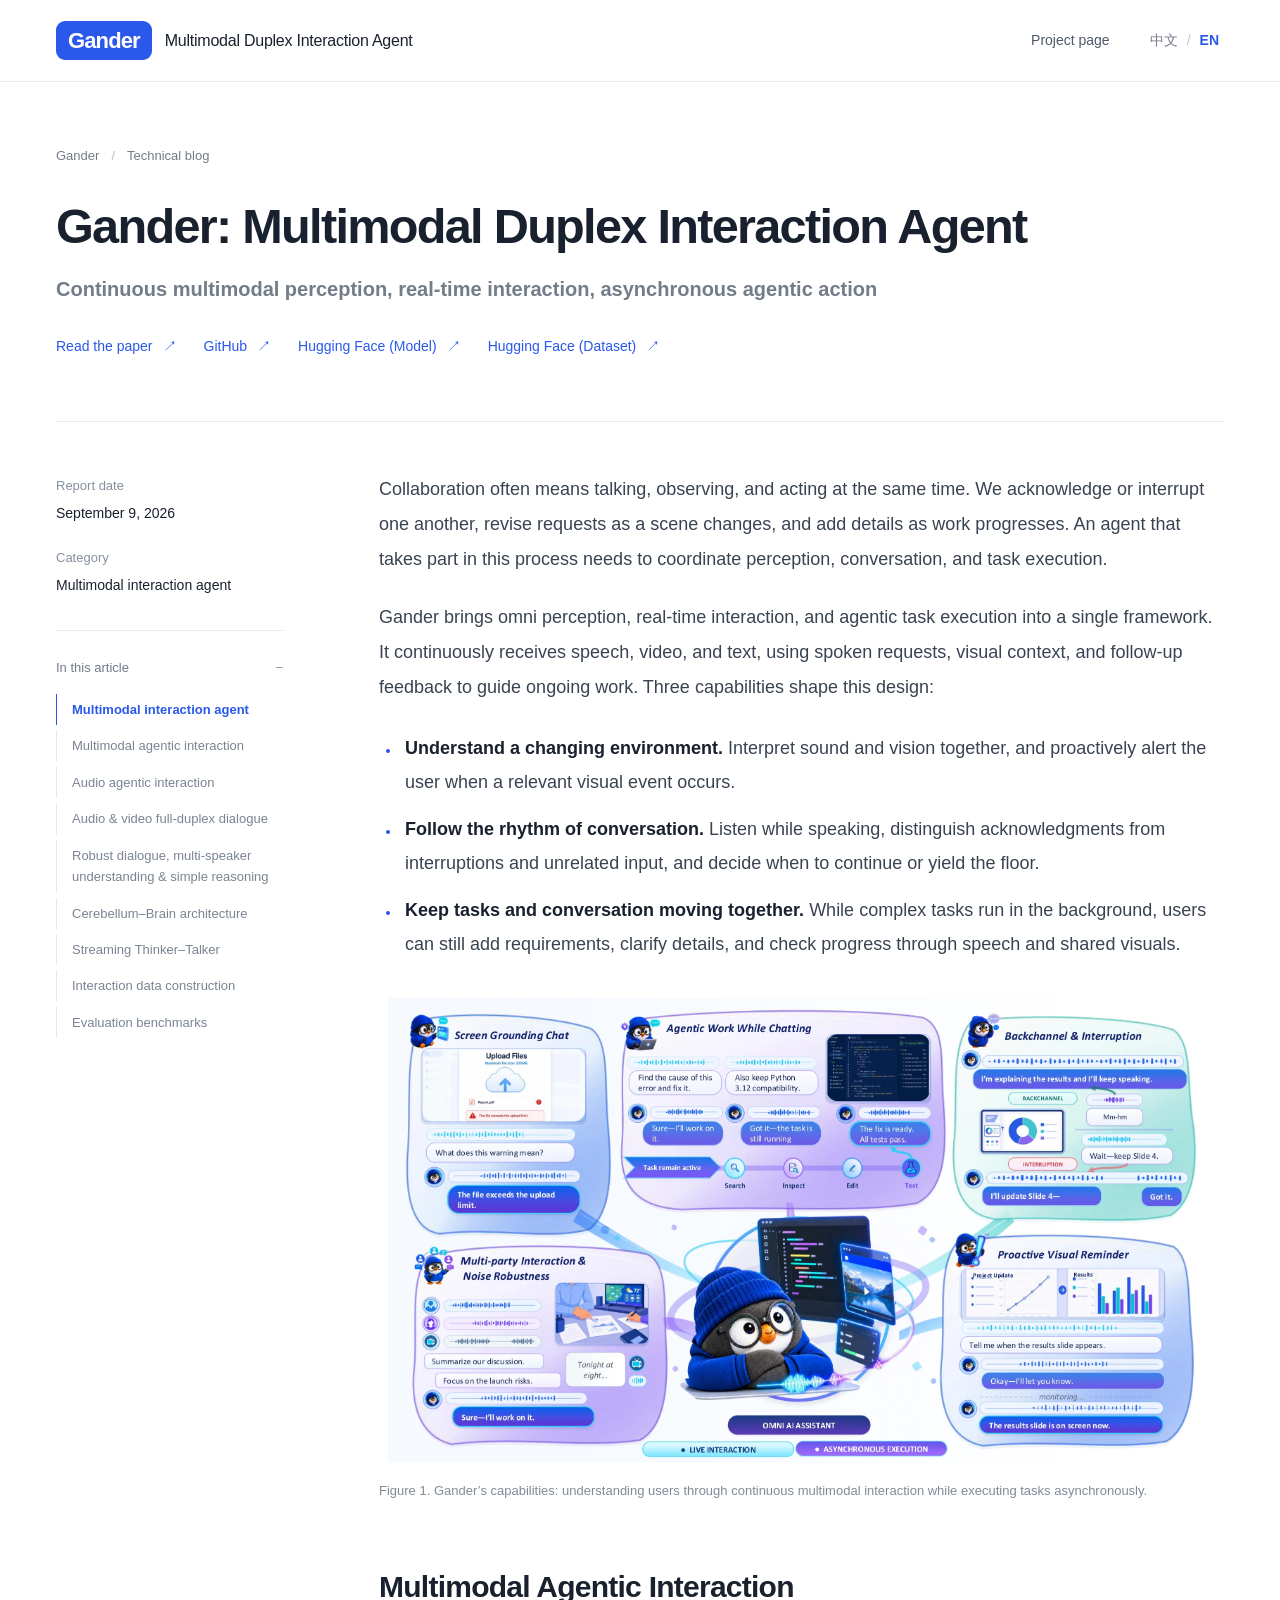
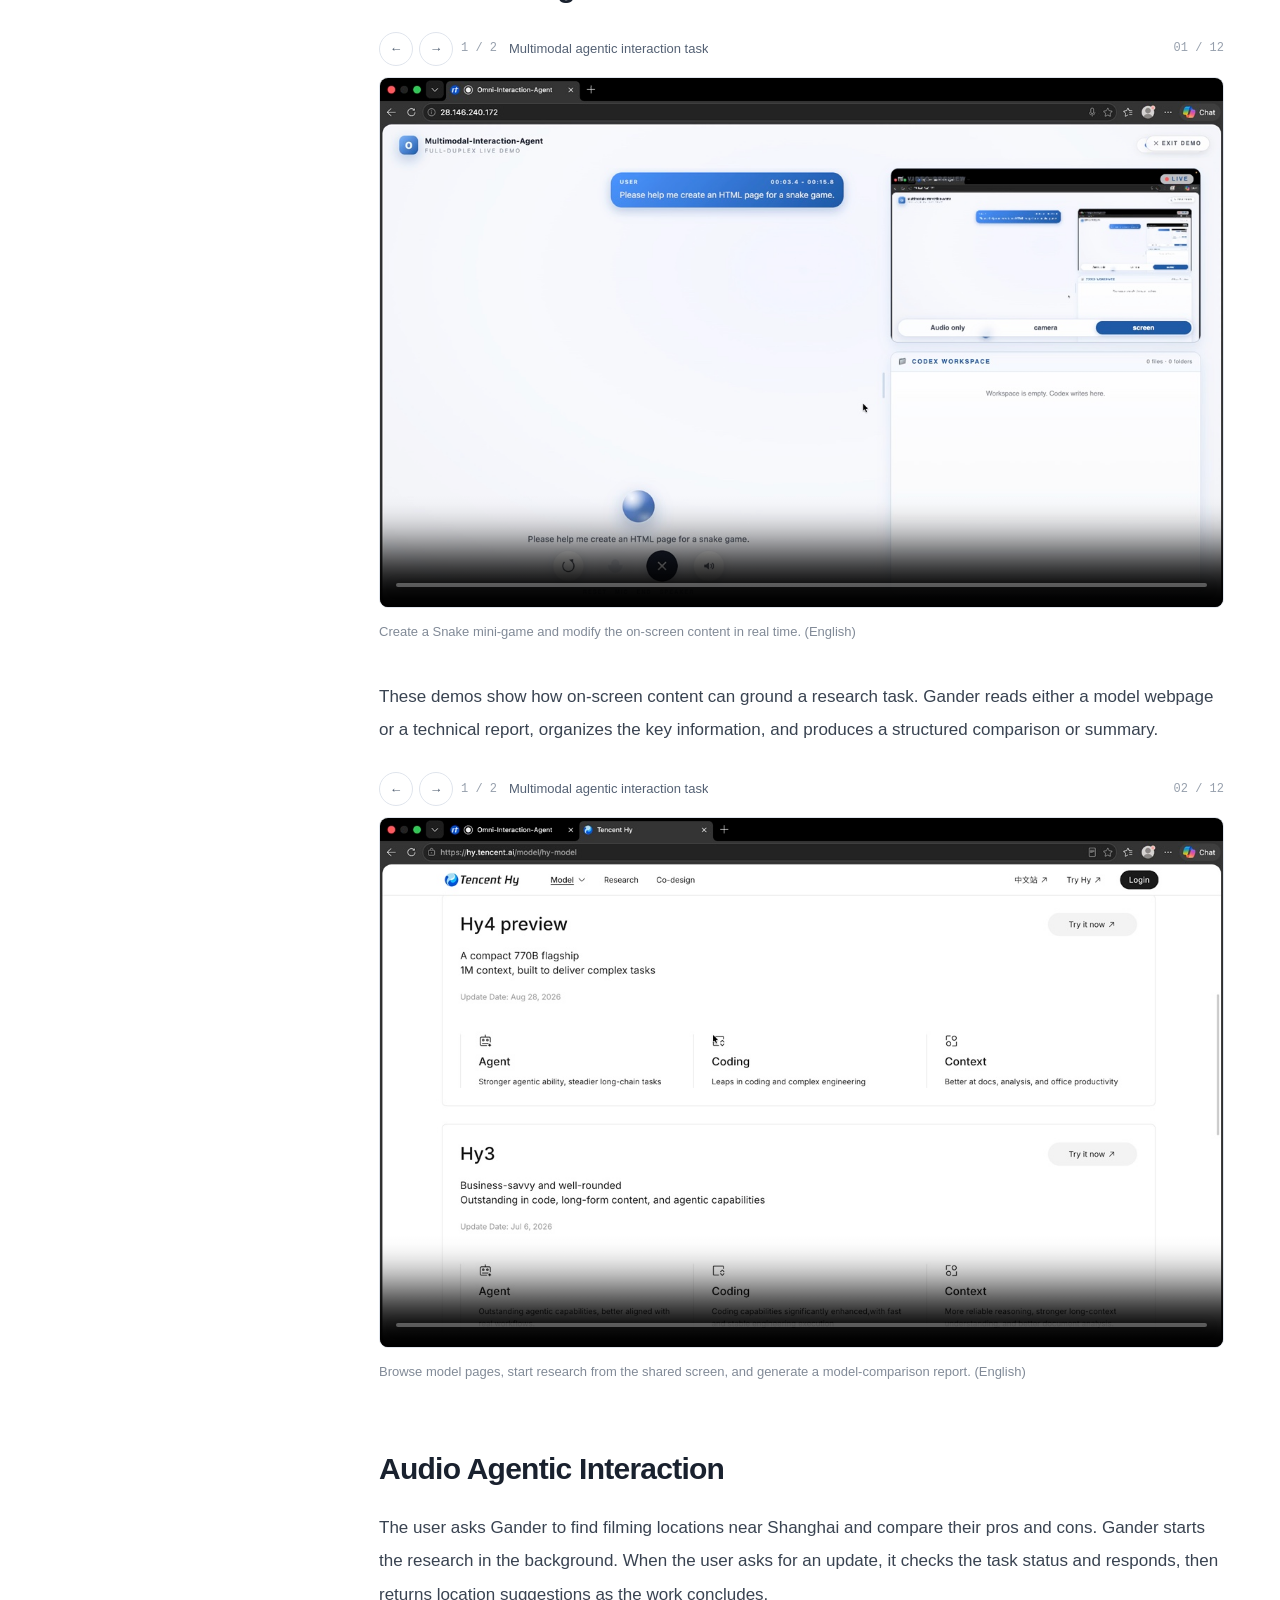
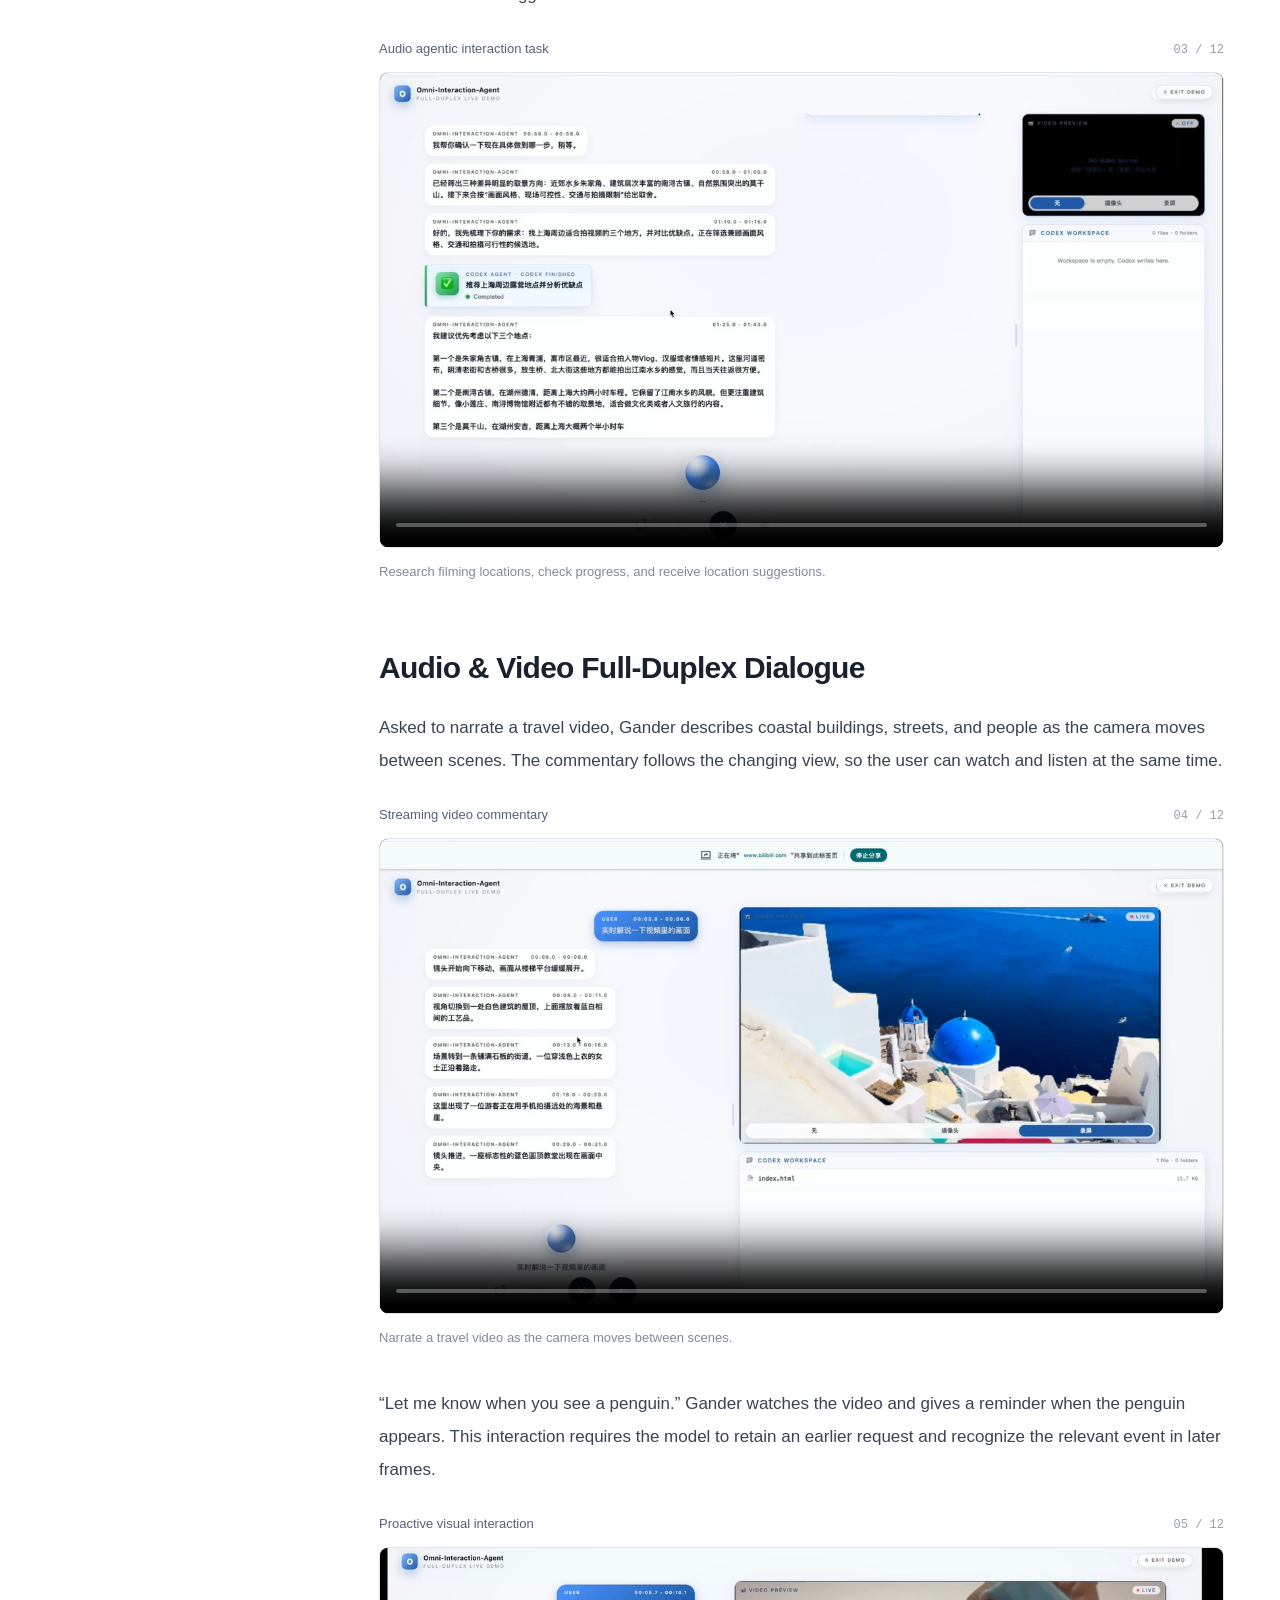
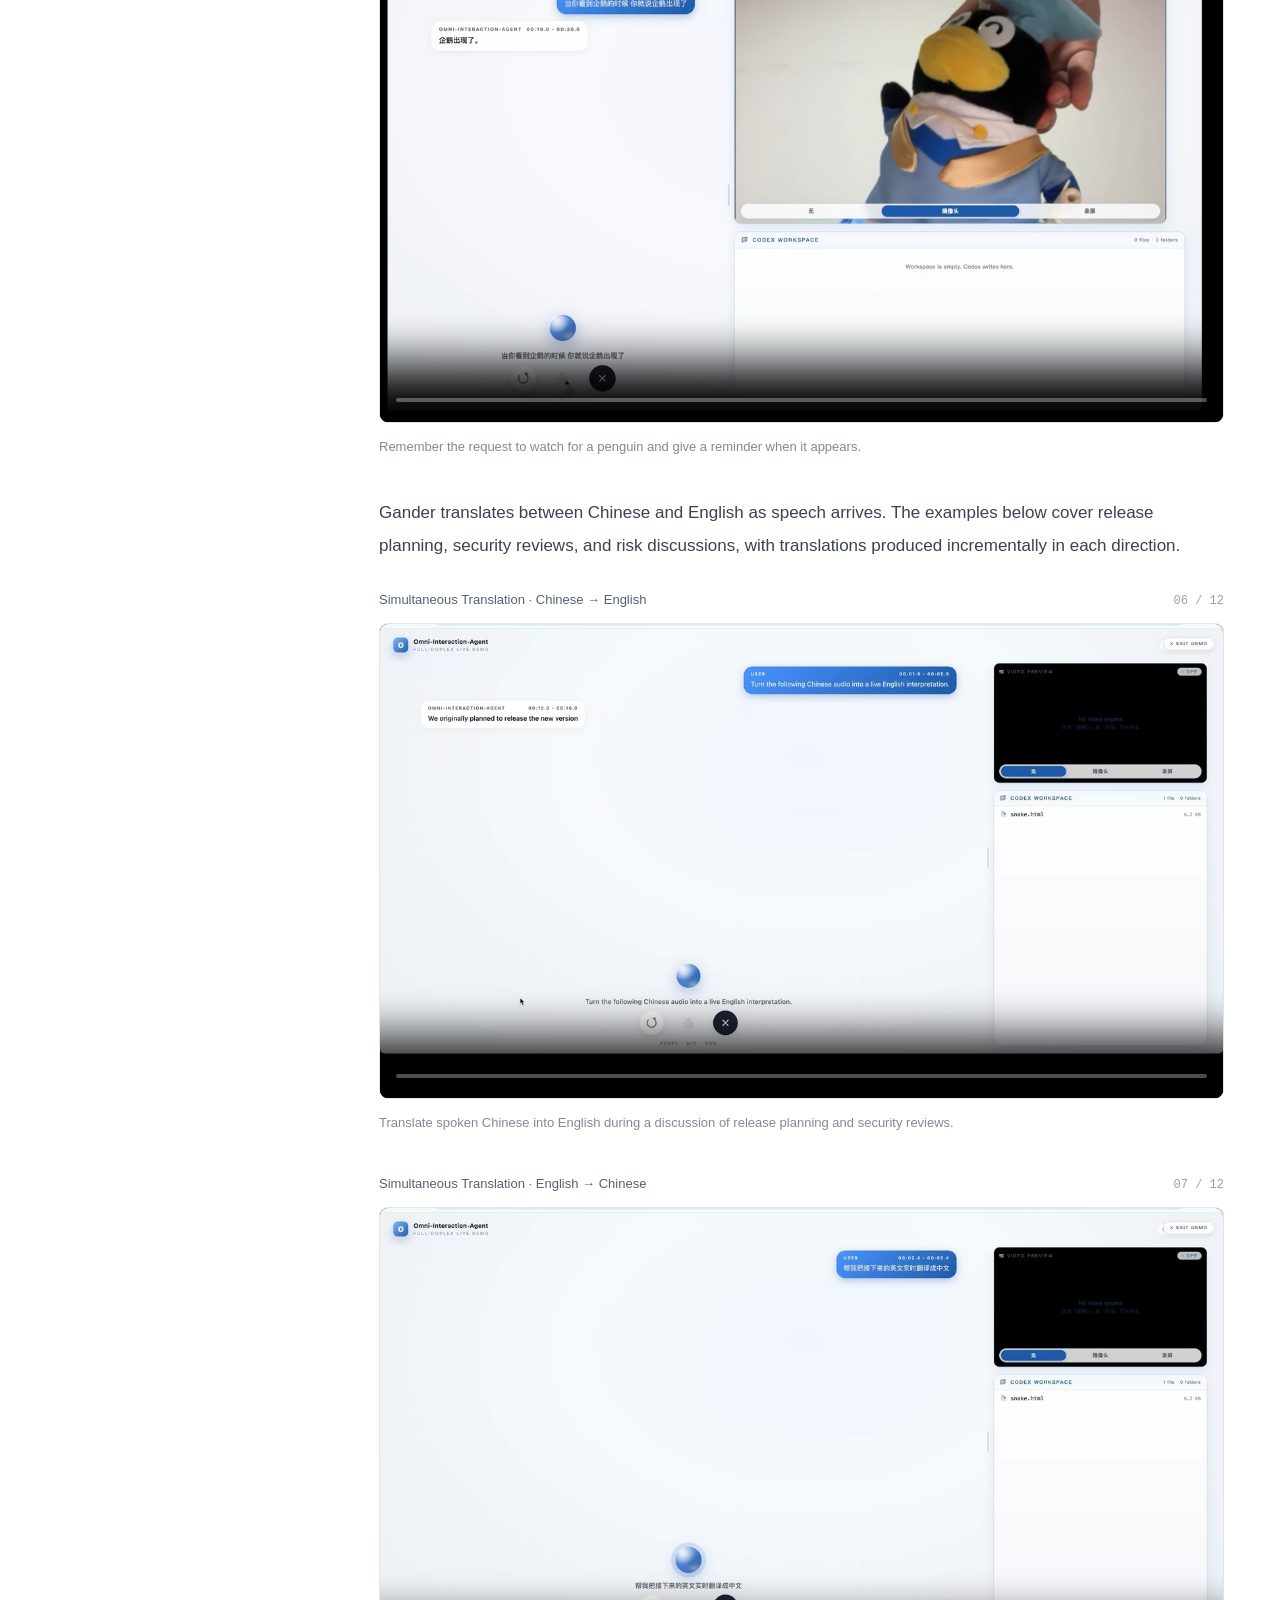
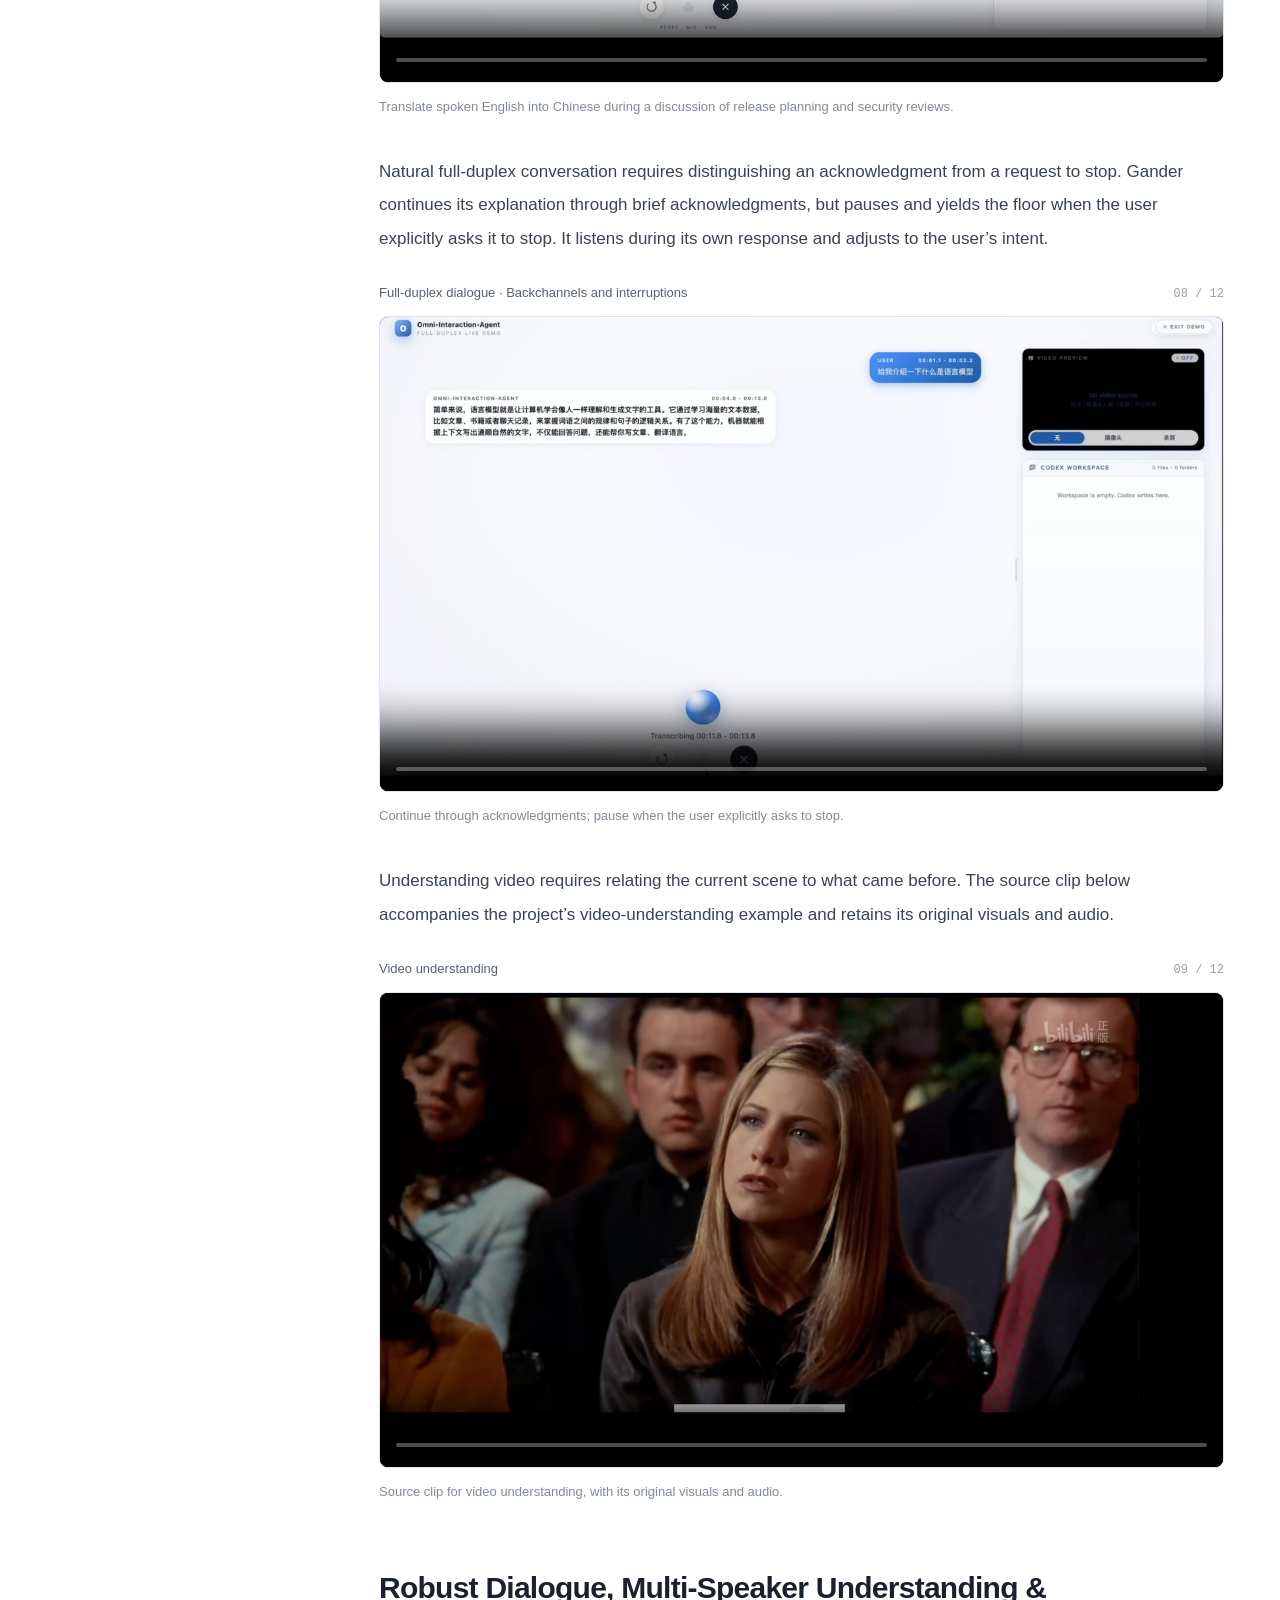
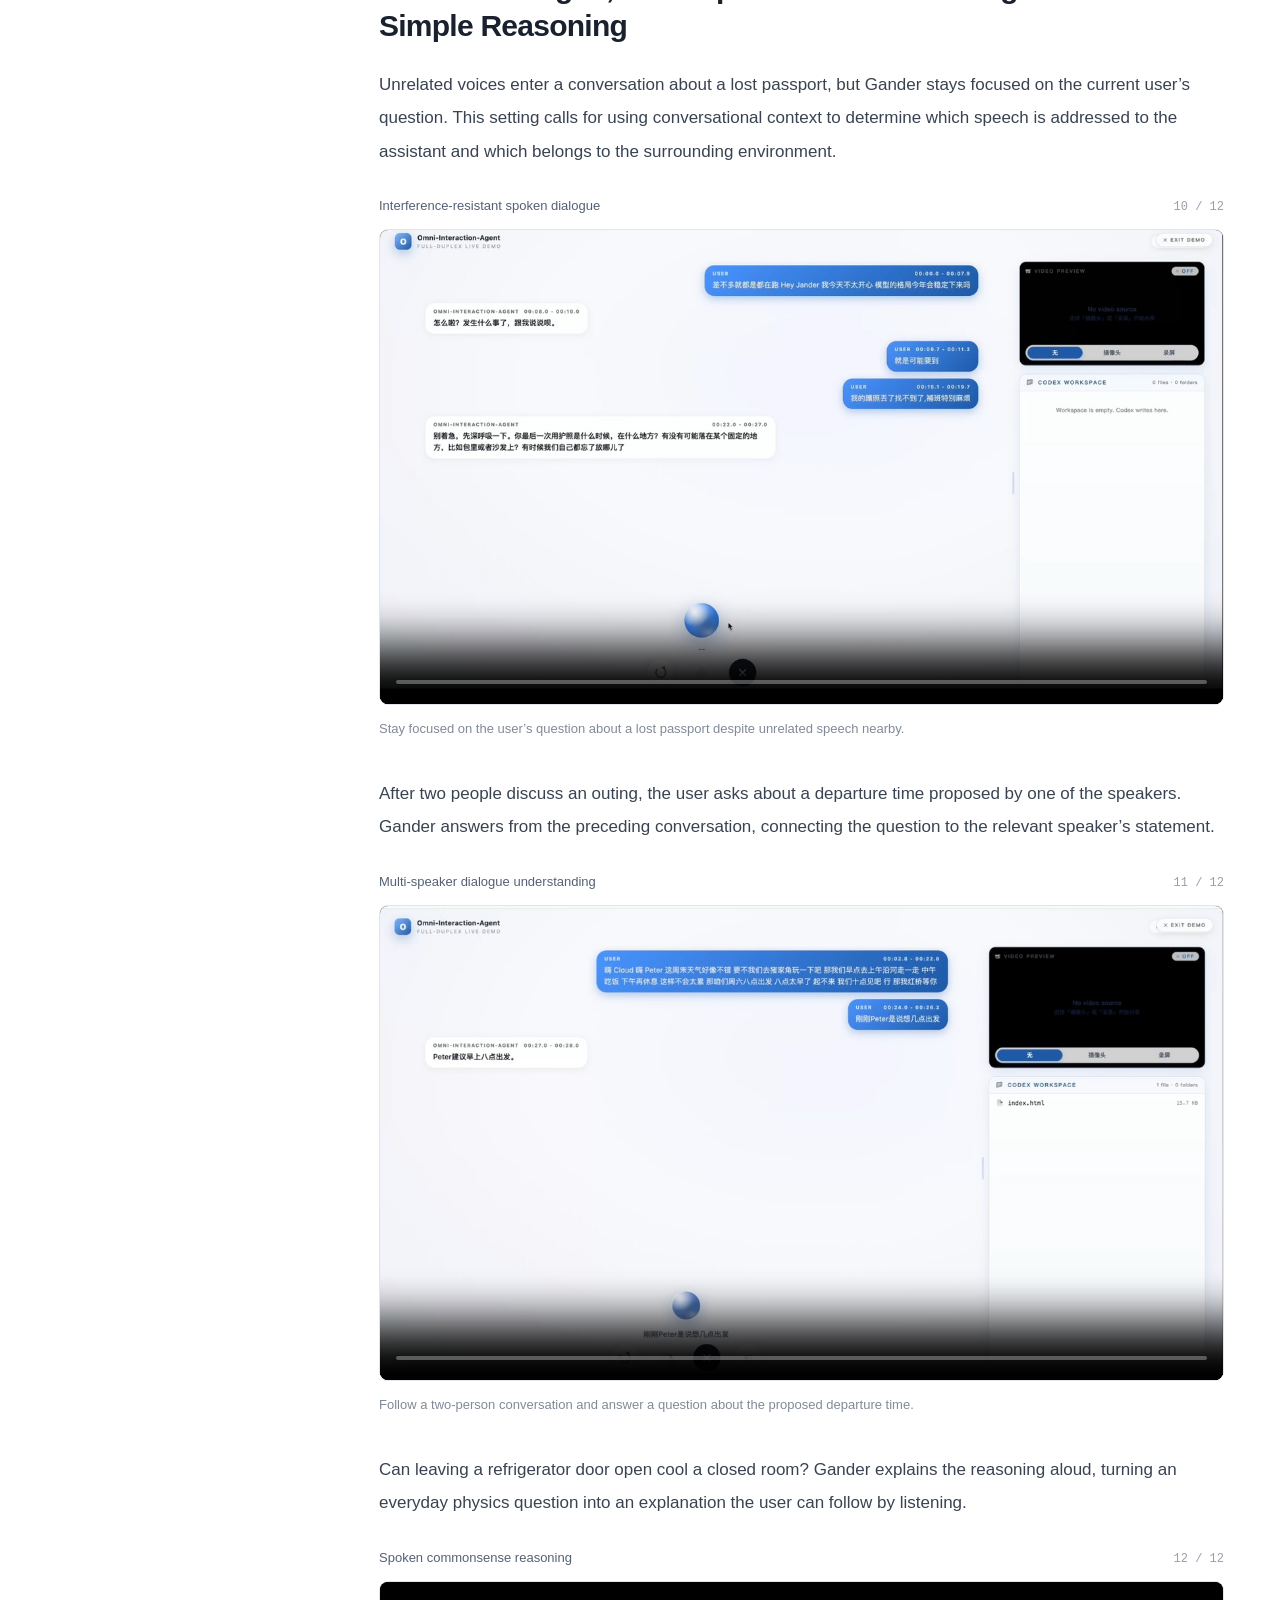
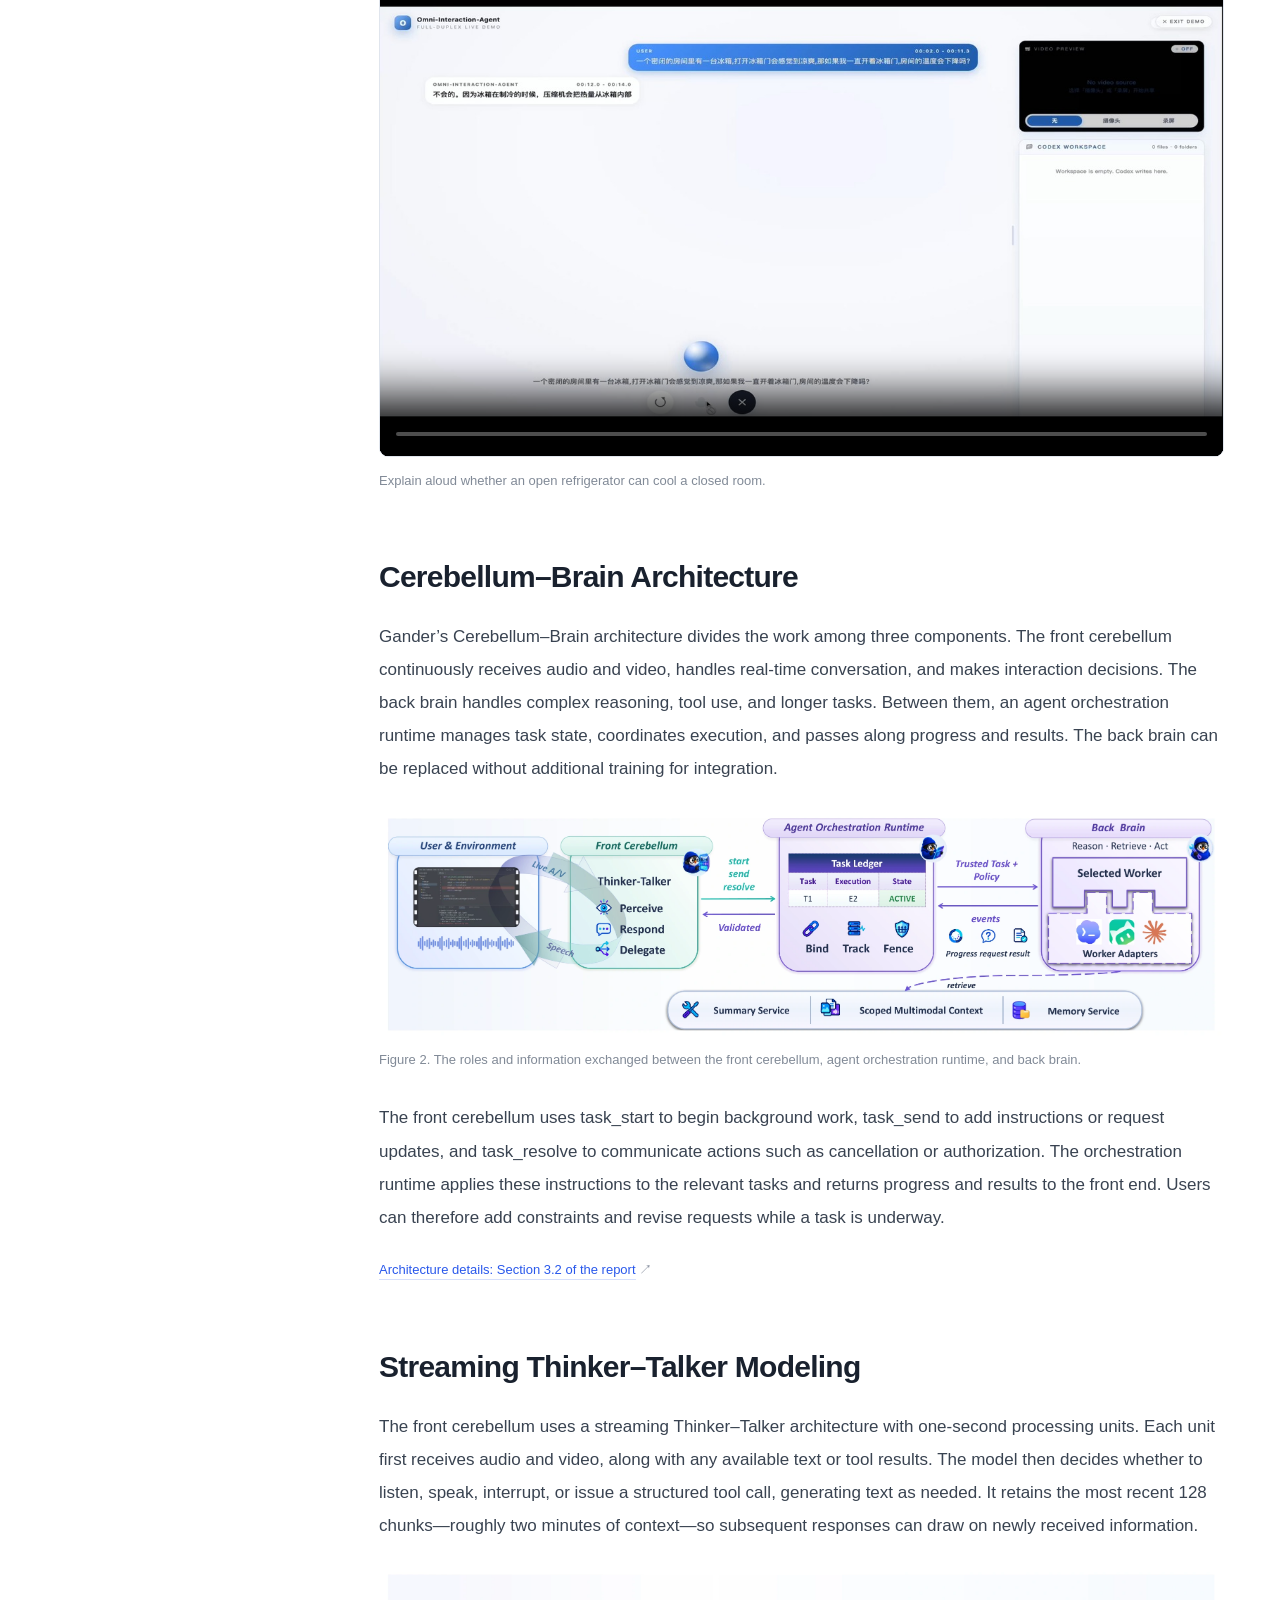
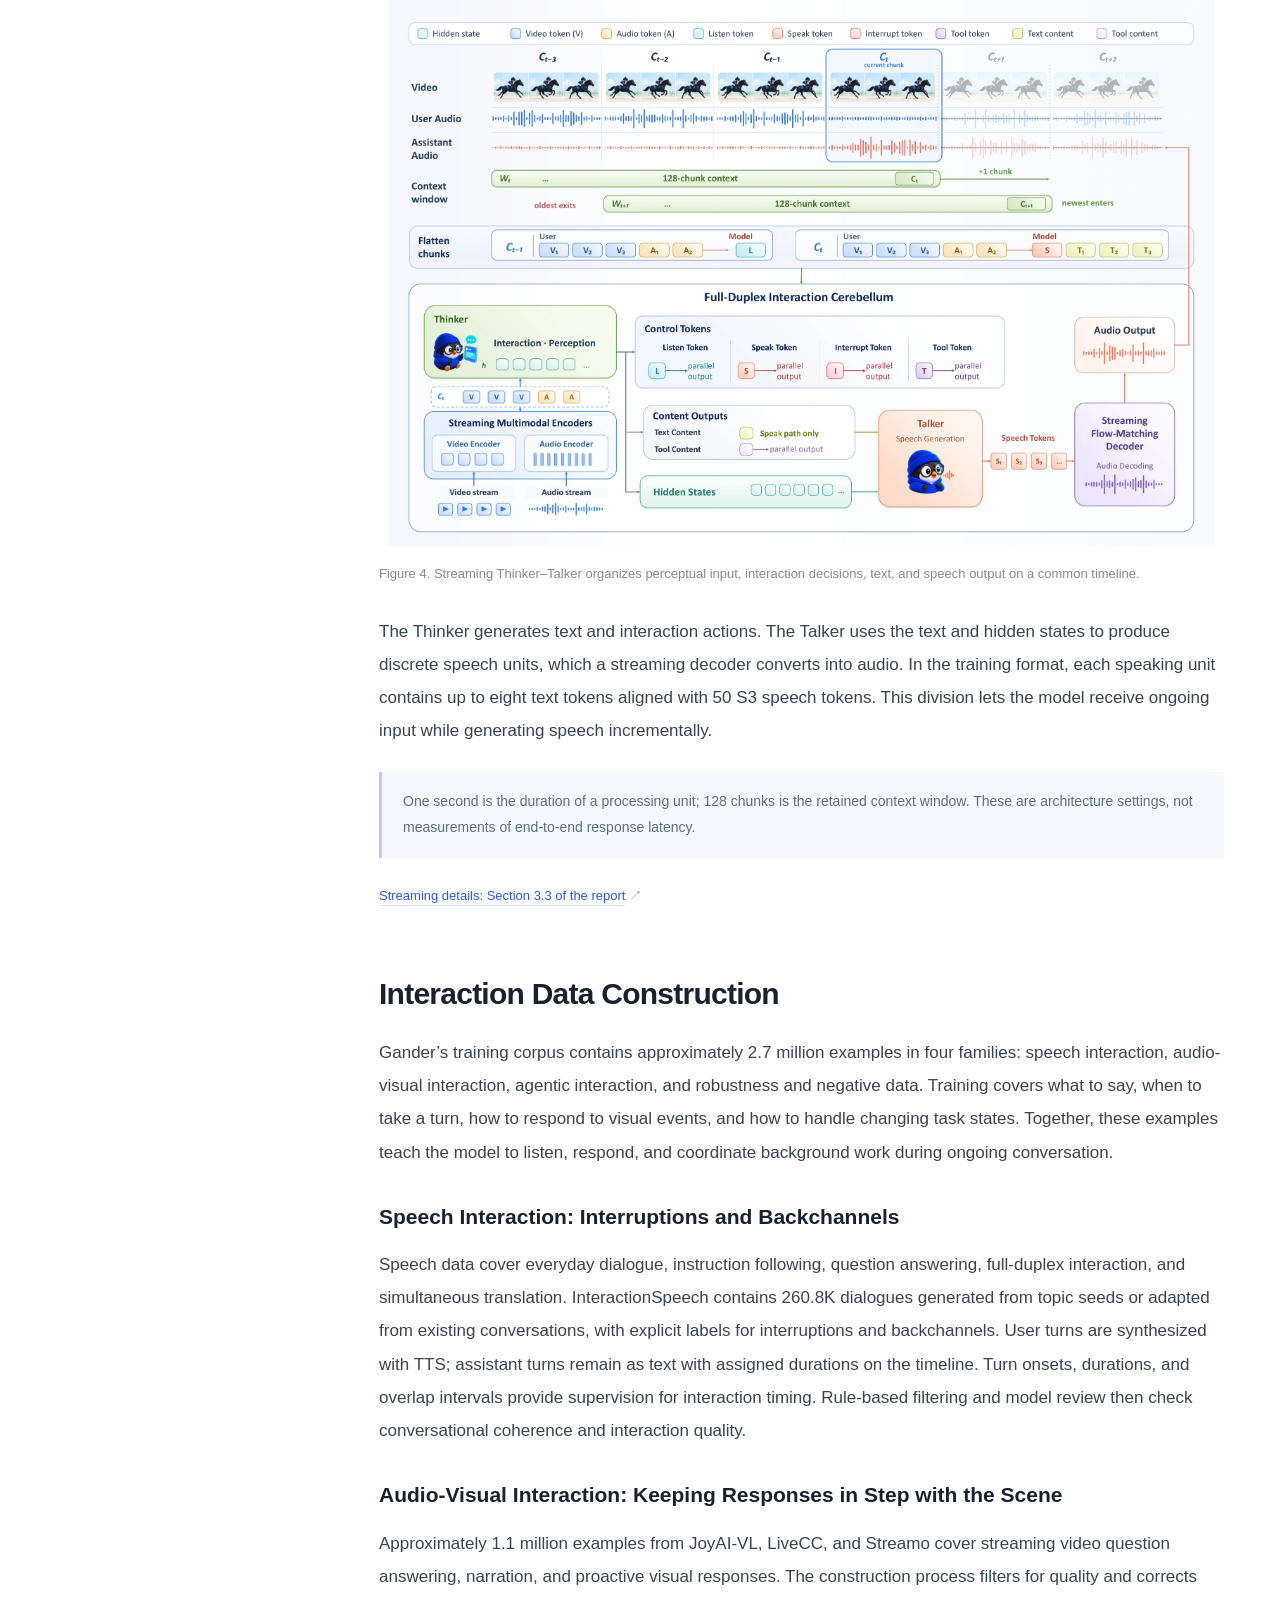
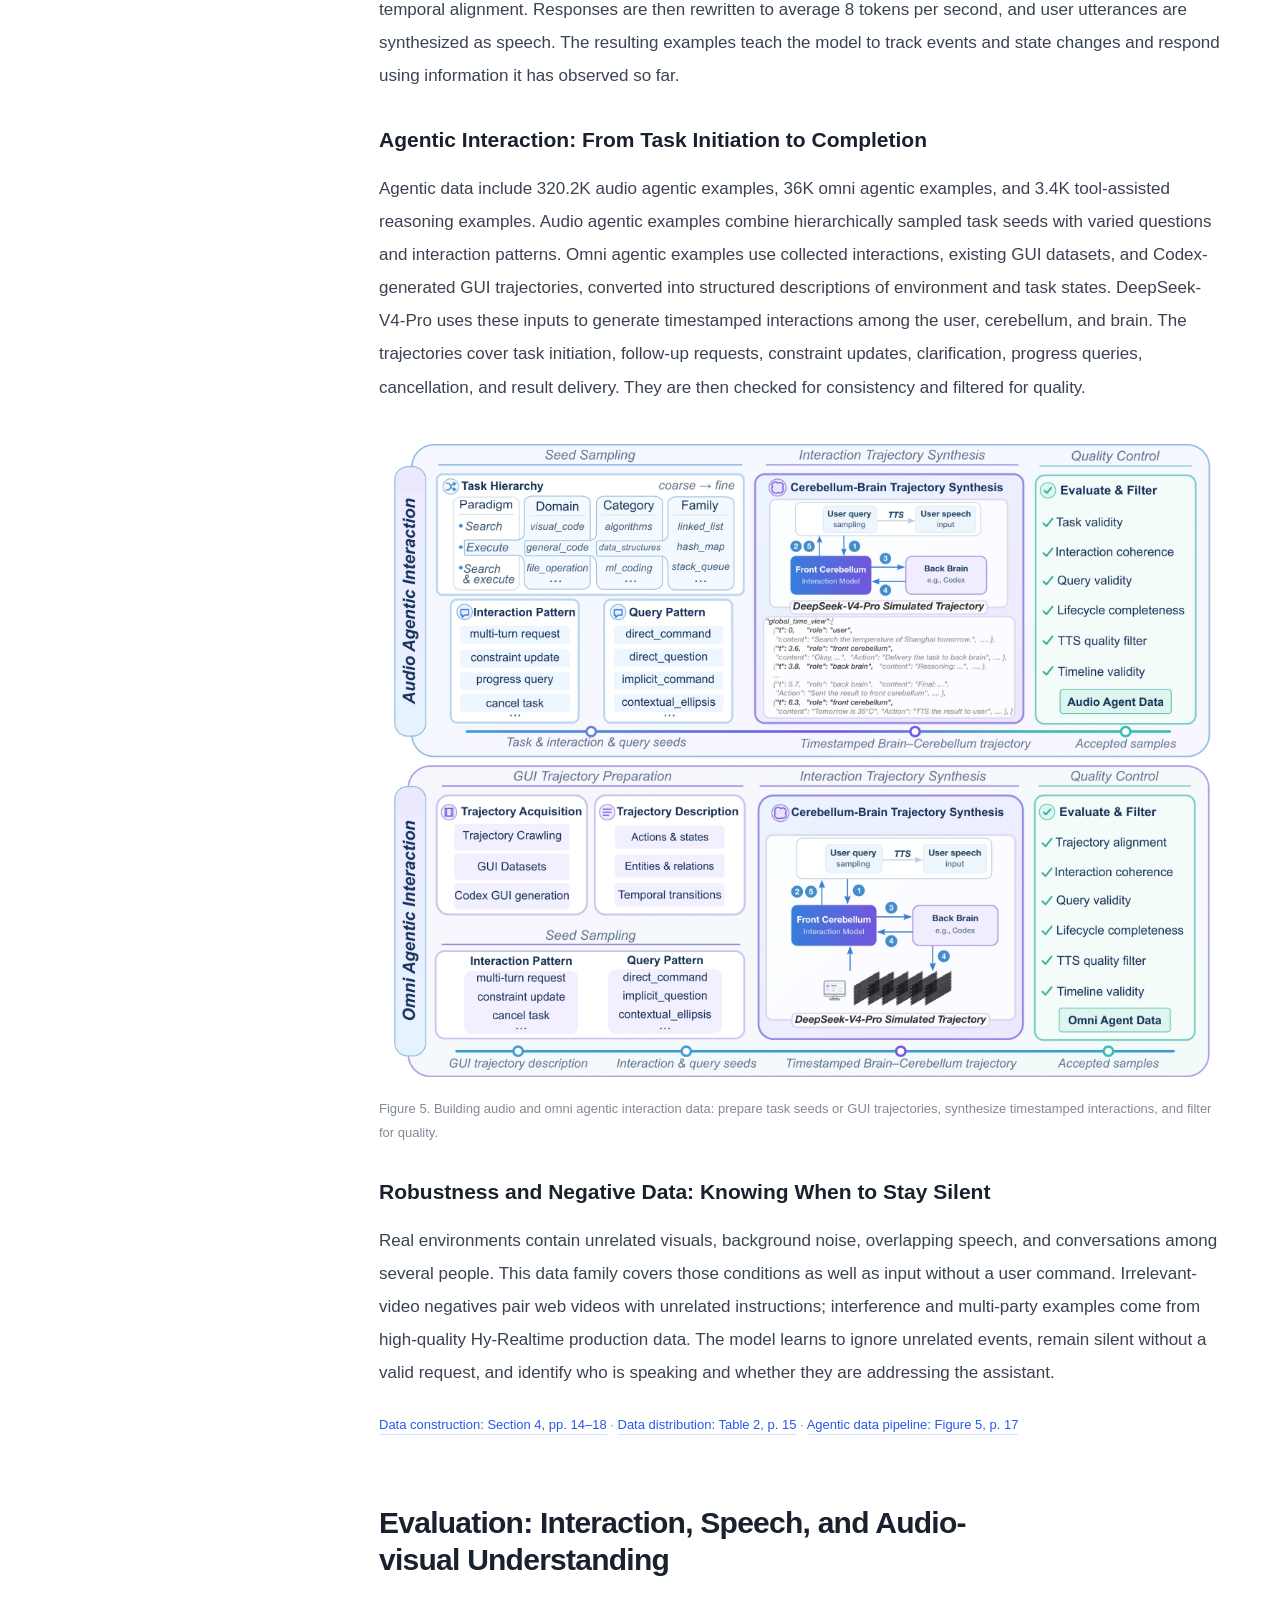
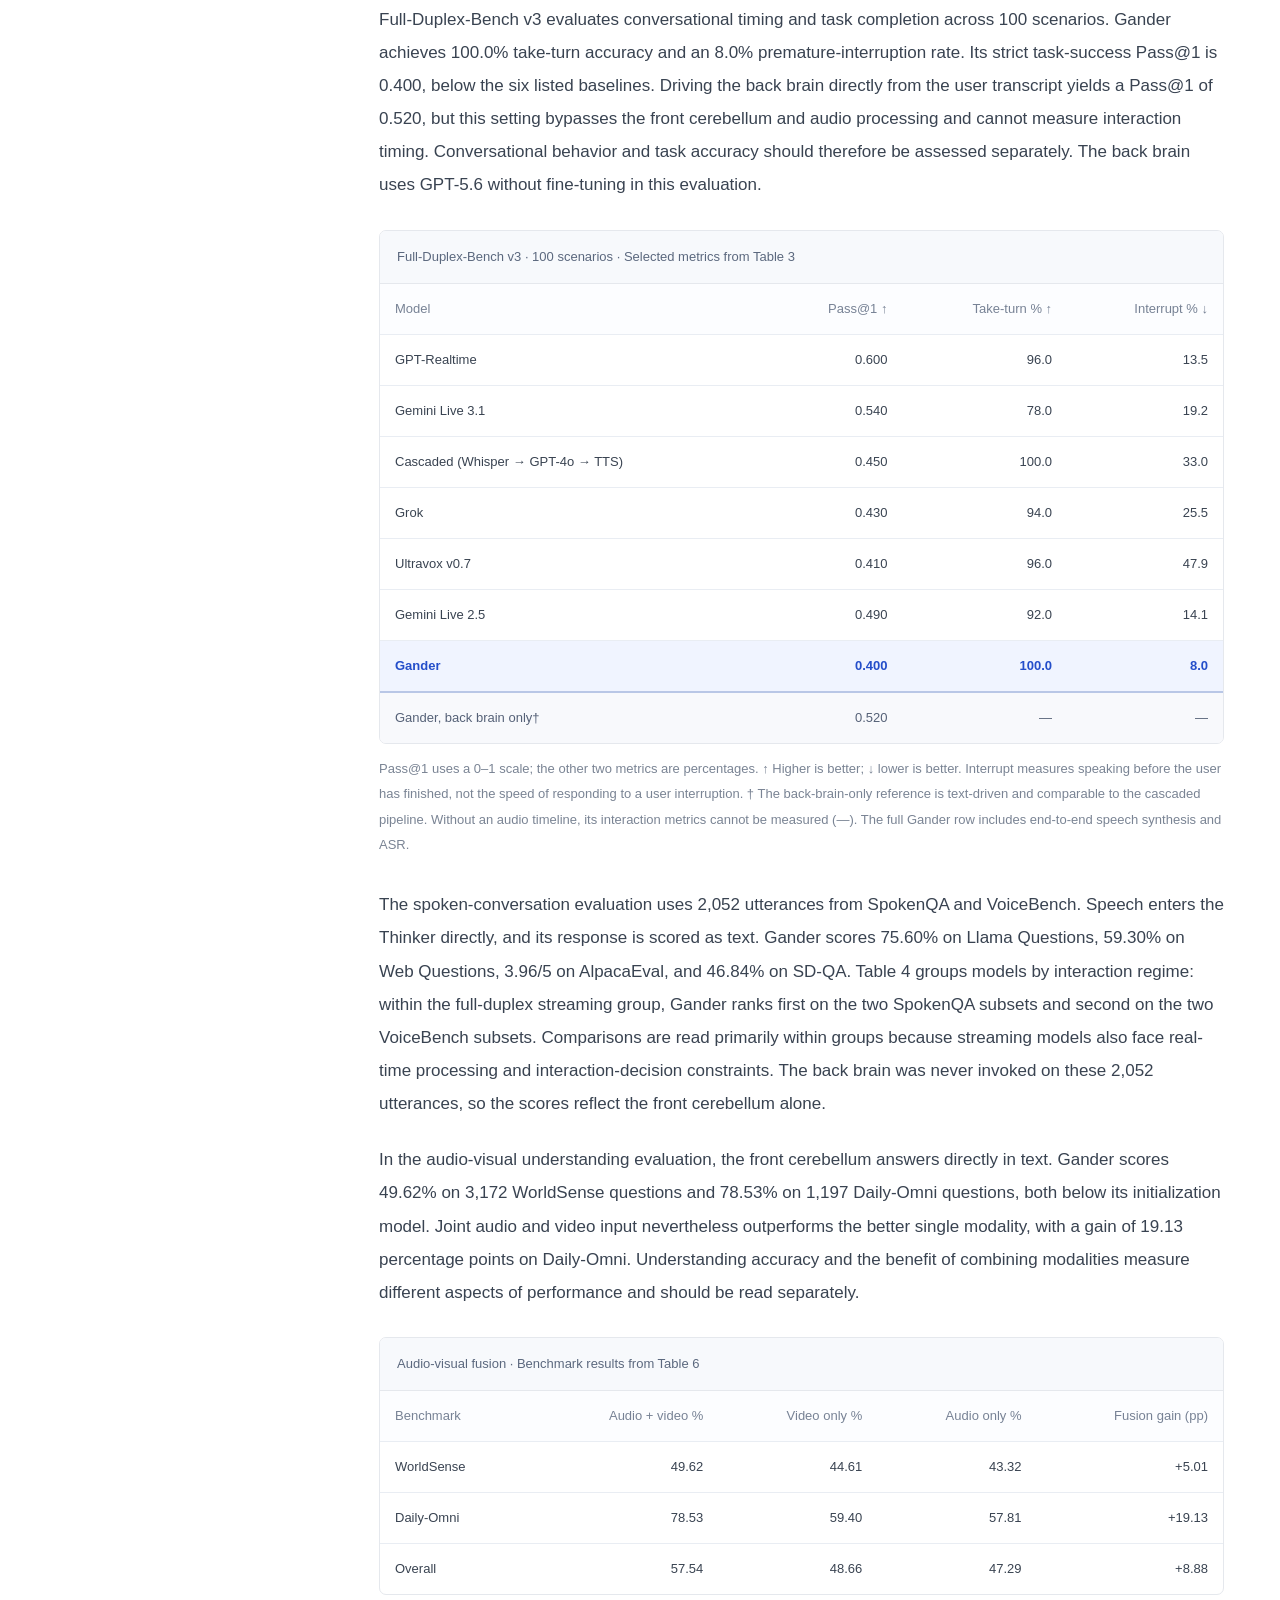
==== commit 7f87e4de: "update page" ====
--- a/Omni-Interaction-Agent/index.html
+++ b/Omni-Interaction-Agent/index.html
@@ -6,8 +6,8 @@
  <meta property="og:type" content="article"><meta property="og:title" content="Gander: 多模态双工交互智能体">
  <meta property="og:description" content="通过十二个演示，了解 Gander 如何结合语音、视觉与实时对话完成智能体任务，并介绍小脑—大脑架构、交互数据构建及实验评估。">
  <link rel="icon" href="../assets/favicon.svg" type="image/svg+xml">
- <link rel="stylesheet" href="styles.css?v=20260913-1">
- <script src="content.js?v=20260913-3" defer=""></script><script src="app.js?v=20260909-7" defer=""></script>
+ <link rel="stylesheet" href="styles.css?v=20260915-4">
+ <script src="content.js?v=20260915-4" defer=""></script><script src="app.js?v=20260915-1" defer=""></script>
 </head>
 <body id="top">
  <a data-i18n="skip" class="skip-link" href="#article">跳至文章正文</a>
@@ -28,16 +28,58 @@
     <details class="toc" open=""><summary data-i18n="toc.title">本文目录</summary><nav data-i18n-aria="toc.label" aria-label="文章目录"><ol><li><a href="#intro" data-i18n="toc.intro">多模态交互智能体</a></li><li><a href="#collaboration" data-i18n="toc.collaboration">多模态智能体交互</a></li><li><a href="#audio-agentic" data-i18n="toc.audio-agentic">语音智能体交互</a></li><li><a href="#dialogue" data-i18n="toc.dialogue">音视频全双工对话</a></li><li><a href="#reasoning" data-i18n="toc.reasoning">抗干扰、多人对话与简易推理</a></li><li><a href="#architecture" data-i18n="toc.architecture">小脑—大脑架构</a></li><li><a href="#streaming" data-i18n="toc.streaming">流式 Thinker–Talker</a></li><li><a href="#training" data-i18n="toc.training">交互数据构建</a></li><li><a href="#evaluation" data-i18n="toc.evaluation">能力评估与基准测试</a></li></ol></nav></details>
    </aside>
    <article class="article" id="article" aria-labelledby="article-title" tabindex="-1">
-   <section id="intro" aria-labelledby="heading-intro" class="article-intro"><h2 data-i18n="heading.intro" id="heading-intro" class="visually-hidden">Gander: 多模态双工交互智能体</h2><p data-i18n="p.intro.motivation">与人协作，往往是一边交流，一边观察和行动。我们会在对方说话时附和或打断，也会随着场景变化和任务进展补充新的要求。要让智能体参与这样的协作，感知、对话与任务执行就需要协同进行。</p><p data-i18n="p.intro.position">Gander 将全模态感知、实时交互与智能体任务执行整合到统一框架中。它持续接收语音、视频和文本，结合用户的口头要求、眼前的画面与后续反馈推进任务，让交流贯穿任务执行过程。核心能力体现在三个方面：</p><ul class="core-points"><li><strong data-i18n="principle.see.title">理解不断变化的环境。</strong> <span data-i18n="principle.see.body">结合声音与画面理解场景，并在相关视觉事件出现时主动提醒。</span></li><li><strong data-i18n="principle.talk.title">把握自然交流的节奏。</strong> <span data-i18n="principle.talk.body">在说话的同时听取用户反馈，区分附和、打断与无关干扰，决定继续讲述还是停下来倾听。</span></li><li><strong data-i18n="principle.act.title">让任务执行与对话同步进行。</strong> <span data-i18n="principle.act.body">后台处理复杂任务时，用户仍可通过语音交流和共享画面补充要求、确认细节或查询进度。</span></li></ul><figure class="article-figure paper-overview"><a href="../assets/figures/overview.webp" target="_blank" rel="noopener"><img src="../assets/figures/overview.webp" width="2401" height="1344" loading="lazy" decoding="async" data-i18n-alt="figure.overview.alt" alt="Gander 的能力概览，包括屏幕理解、边聊边执行任务、附和与打断、抗干扰对话和视觉事件提醒。"></a><figcaption data-i18n="figure.overview.caption">图 1｜Gander 的主要能力：在持续的多模态交流中理解用户，并异步执行任务。</figcaption></figure></section><section id="collaboration" aria-labelledby="heading-collaboration"><h2 id="heading-collaboration" data-i18n="heading.collaboration">多模态智能体交互</h2><p data-i18n="p.collaboration.visual">用户先请 Gander 创建一个 HTML 俄罗斯方块游戏，再补充点击重开的功能要求，并通过共享游戏画面提出暂停按钮的配色修改。语音指令与视觉反馈贯穿同一个任务，用户可以边查看结果，边继续提出调整。</p><figure class="media-figure" id="demo-visual-task">
-   <div class="media-label"><span data-i18n="video.visual-task.title">多模态智能体交互任务</span><span class="media-count" aria-hidden="true">01 / 12</span></div>
-   <div class="media-shell"><video controls="" playsinline="" preload="none" src="asset/videos/visual-task.mp4" poster="asset/posters/visual-task.jpg" width="1920" height="1080" data-i18n-aria="video.visual-task.title" aria-label="多模态智能体交互任务"><a data-i18n="video.open" href="asset/videos/visual-task.mp4">直接打开视频</a></video>
-   <div class="video-error" role="status" hidden=""><p data-i18n="video.error">视频暂时无法播放，请尝试直接打开。</p><a data-i18n="video.open" href="asset/videos/visual-task.mp4" target="_blank" rel="noopener">直接打开视频</a></div></div>
-   <figcaption data-i18n="video.visual-task.caption">通过语音创建游戏、补充功能，再结合共享画面调整按钮配色。</figcaption>
- </figure><p data-i18n="p.collaboration.report">共享屏幕上的文档，也可以直接成为任务的依据。用户展示一份技术报告，请 Gander 开展调研并整理总结。Gander 结合文档内容与口头要求发起后台任务，同时与用户确认当前材料和后续处理方向。</p><figure class="media-figure" id="demo-technical-report-reading">
-   <div class="media-label"><span data-i18n="video.technical-report-reading.title">多模态智能体交互任务</span><span class="media-count" aria-hidden="true">02 / 12</span></div>
-   <div class="media-shell"><video controls="" playsinline="" preload="none" src="asset/videos/technical-report-reading.mp4" poster="asset/posters/technical-report-reading.jpg" width="1920" height="1080" data-i18n-aria="video.technical-report-reading.title" aria-label="多模态智能体交互任务"><a data-i18n="video.open" href="asset/videos/technical-report-reading.mp4">直接打开视频</a></video>
-   <div class="video-error" role="status" hidden=""><p data-i18n="video.error">视频暂时无法播放，请尝试直接打开。</p><a data-i18n="video.open" href="asset/videos/technical-report-reading.mp4" target="_blank" rel="noopener">直接打开视频</a></div></div>
-   <figcaption data-i18n="video.technical-report-reading.caption">共享技术报告，发起调研与总结任务。视频中的部分内容以 5 倍速播放。</figcaption>
+   <section id="intro" aria-labelledby="heading-intro" class="article-intro"><h2 data-i18n="heading.intro" id="heading-intro" class="visually-hidden">Gander: 多模态双工交互智能体</h2><p data-i18n="p.intro.motivation">与人协作，往往是一边交流，一边观察和行动。我们会在对方说话时附和或打断，也会随着场景变化和任务进展补充新的要求。要让智能体参与这样的协作，感知、对话与任务执行就需要协同进行。</p><p data-i18n="p.intro.position">Gander 将全模态感知、实时交互与智能体任务执行整合到统一框架中。它持续接收语音、视频和文本，结合用户的口头要求、眼前的画面与后续反馈推进任务，让交流贯穿任务执行过程。核心能力体现在三个方面：</p><ul class="core-points"><li><strong data-i18n="principle.see.title">理解不断变化的环境。</strong> <span data-i18n="principle.see.body">结合声音与画面理解场景，并在相关视觉事件出现时主动提醒。</span></li><li><strong data-i18n="principle.talk.title">把握自然交流的节奏。</strong> <span data-i18n="principle.talk.body">在说话的同时听取用户反馈，区分附和、打断与无关干扰，决定继续讲述还是停下来倾听。</span></li><li><strong data-i18n="principle.act.title">让任务执行与对话同步进行。</strong> <span data-i18n="principle.act.body">后台处理复杂任务时，用户仍可通过语音交流和共享画面补充要求、确认细节或查询进度。</span></li></ul><figure class="article-figure paper-overview"><a href="../assets/figures/overview.webp" target="_blank" rel="noopener"><img src="../assets/figures/overview.webp" width="2401" height="1344" loading="lazy" decoding="async" data-i18n-alt="figure.overview.alt" alt="Gander 的能力概览，包括屏幕理解、边聊边执行任务、附和与打断、抗干扰对话和视觉事件提醒。"></a><figcaption data-i18n="figure.overview.caption">图 1｜Gander 的主要能力：在持续的多模态交流中理解用户，并异步执行任务。</figcaption></figure></section><section id="collaboration" aria-labelledby="heading-collaboration"><h2 id="heading-collaboration" data-i18n="heading.collaboration">多模态智能体交互</h2><figure class="media-figure" id="demo-visual-task">
+   <div class="media-carousel" data-media-carousel="">
+    <div class="media-label media-carousel-header">
+     <div class="media-label-main">
+      <div class="media-carousel-toolbar">
+       <div class="media-carousel-controls">
+        <button type="button" class="media-carousel-button" data-carousel-previous="" data-i18n-aria="video.carousel.previous" aria-label="上一个视频"><span aria-hidden="true">←</span></button>
+        <button type="button" class="media-carousel-button" data-carousel-next="" data-i18n-aria="video.carousel.next" aria-label="下一个视频"><span aria-hidden="true">→</span></button>
+       </div>
+       <span class="media-slide-count" aria-live="polite"><span class="visually-hidden" data-i18n="video.carousel.position">当前视频</span><span data-carousel-count="">1 / 2</span></span>
+      </div>
+      <span data-i18n="video.visual-task.title">多模态智能体交互任务</span>
+     </div>
+     <span class="media-count" aria-hidden="true">01 / 12</span>
+    </div>
+    <div class="media-slide" data-media-slide="">
+     <div class="media-shell media-shell-native"><video class="video-native-ratio" controls="" playsinline="" preload="metadata" poster="asset/posters/visual-task-english.jpg" width="3024" height="1898" data-i18n-aria="video.visual-task.demo2.title" aria-label="贪吃蛇游戏演示（英语）"><source src="asset/videos/visual-task-english.mov" type="video/mp4"><a data-i18n="video.open" href="asset/videos/visual-task-english.mov">直接打开视频</a></video>
+     <div class="video-error" role="status" hidden=""><p data-i18n="video.error">视频暂时无法播放，请尝试直接打开。</p><a data-i18n="video.open" href="asset/videos/visual-task-english.mov" target="_blank" rel="noopener">直接打开视频</a></div></div>
+     <figcaption data-i18n="video.visual-task.demo2.caption">创建贪吃蛇小游戏，并实时修改画面内容（英语）。</figcaption>
+    </div>
+    <div class="media-slide" data-media-slide="" hidden="">
+     <div class="media-shell"><video controls="" playsinline="" preload="none" src="asset/videos/visual-task.mp4" poster="asset/posters/visual-task.jpg" width="1920" height="1080" data-i18n-aria="video.visual-task.original.title" aria-label="Original Tetris demo"><a data-i18n="video.open" href="asset/videos/visual-task.mp4">直接打开视频</a></video>
+     <div class="video-error" role="status" hidden=""><p data-i18n="video.error">视频暂时无法播放，请尝试直接打开。</p><a data-i18n="video.open" href="asset/videos/visual-task.mp4" target="_blank" rel="noopener">直接打开视频</a></div></div>
+     <figcaption data-i18n="video.visual-task.original.caption">通过语音创建游戏、添加功能，并利用共享屏幕请求更改按钮颜色（中文）。</figcaption>
+    </div>
+   </div>
+ </figure><p data-i18n="p.collaboration.report">这两个演示展示了 Gander 如何以屏幕内容为依据开展调研。它可以阅读模型网页或技术报告，整理关键信息，并生成结构化的对比或总结。</p><figure class="media-figure" id="demo-technical-report-reading">
+   <div class="media-carousel" data-media-carousel="">
+    <div class="media-label media-carousel-header">
+     <div class="media-label-main">
+      <div class="media-carousel-toolbar">
+       <div class="media-carousel-controls">
+        <button type="button" class="media-carousel-button" data-carousel-previous="" data-i18n-aria="video.carousel.previous" aria-label="上一个视频"><span aria-hidden="true">←</span></button>
+        <button type="button" class="media-carousel-button" data-carousel-next="" data-i18n-aria="video.carousel.next" aria-label="下一个视频"><span aria-hidden="true">→</span></button>
+       </div>
+       <span class="media-slide-count" aria-live="polite"><span class="visually-hidden" data-i18n="video.carousel.position">当前视频</span><span data-carousel-count="">1 / 2</span></span>
+      </div>
+      <span data-i18n="video.technical-report-reading.title">多模态智能体交互任务</span>
+     </div>
+     <span class="media-count" aria-hidden="true">02 / 12</span>
+    </div>
+    <div class="media-slide" data-media-slide="">
+     <div class="media-shell media-shell-native"><video class="video-native-ratio" controls="" playsinline="" preload="metadata" poster="asset/posters/model-comparison-english.jpg" width="3024" height="1898" data-i18n-aria="video.technical-report-reading.demo1.title" aria-label="模型对比调研演示（英语）"><source src="asset/videos/model-comparison-english.mov" type="video/mp4"><a data-i18n="video.open" href="asset/videos/model-comparison-english.mov">直接打开视频</a></video>
+     <div class="video-error" role="status" hidden=""><p data-i18n="video.error">视频暂时无法播放，请尝试直接打开。</p><a data-i18n="video.open" href="asset/videos/model-comparison-english.mov" target="_blank" rel="noopener">直接打开视频</a></div></div>
+     <figcaption data-i18n="video.technical-report-reading.demo1.caption">浏览模型页面，通过共享屏幕发起调研，并生成模型对比报告（英语）。</figcaption>
+    </div>
+    <div class="media-slide" data-media-slide="" hidden="">
+     <div class="media-shell"><video controls="" playsinline="" preload="none" src="asset/videos/technical-report-reading.mp4" poster="asset/posters/technical-report-reading.jpg" width="1920" height="1080" data-i18n-aria="video.technical-report-reading.original.title" aria-label="原始技术报告调研演示（中文）"><a data-i18n="video.open" href="asset/videos/technical-report-reading.mp4">直接打开视频</a></video>
+     <div class="video-error" role="status" hidden=""><p data-i18n="video.error">视频暂时无法播放，请尝试直接打开。</p><a data-i18n="video.open" href="asset/videos/technical-report-reading.mp4" target="_blank" rel="noopener">直接打开视频</a></div></div>
+     <figcaption data-i18n="video.technical-report-reading.original.caption">共享技术报告，发起调研与总结任务。视频中的部分内容以 5 倍速播放（中文）。</figcaption>
+    </div>
+   </div>
  </figure></section>
 <section id="audio-agentic" aria-labelledby="heading-audio-agentic"><h2 id="heading-audio-agentic" data-i18n="heading.audio-agentic">语音智能体交互</h2><p data-i18n="p.collaboration.basic">用户希望查找上海周边适合拍摄的地点，并比较各自的优缺点。Gander 接收语音要求后，发起后台信息搜集任务。用户在等待期间可以询问进展，Gander 查询任务状态并作出回应，随后给出地点建议。</p><figure class="media-figure" id="demo-collaborative-task">
    <div class="media-label"><span data-i18n="video.collaborative-task.title">语音智能体交互任务</span><span class="media-count" aria-hidden="true">03 / 12</span></div>
--- a/Omni-Interaction-Agent/styles.css
+++ b/Omni-Interaction-Agent/styles.css
@@ -82,8 +82,21 @@
 .media-figure { margin: 26px 0 37px; }
 .media-label { display: flex; align-items: baseline; justify-content: space-between; gap: 16px; padding-bottom: 11px; color: #546174; font-size: 13px; }
 .media-label .media-count { flex-shrink: 0; color: #97a0ad; font: 12px/1.4 "SFMono-Regular", Consolas, monospace; }
+.media-carousel { position: relative; }
+.media-carousel-header { align-items: center; }
+.media-label-main { display: flex; align-items: center; min-width: 0; gap: 12px; }
+.media-label-main > [data-i18n] { min-width: 0; overflow: hidden; text-overflow: ellipsis; white-space: nowrap; }
+.media-carousel-toolbar { display: inline-flex; flex: none; align-items: center; gap: 8px; }
+.media-slide-count { color: #97a0ad; font: 12px/1.4 "SFMono-Regular", Consolas, monospace; font-variant-numeric: tabular-nums; }
+.media-carousel-controls { display: flex; gap: 6px; }
+.media-carousel-button { display: inline-grid; place-items: center; width: 34px; height: 34px; padding: 0; border: 1px solid #dfe4ec; border-radius: 50%; color: #536174; background: #fff; line-height: 1; transition: color .15s, border-color .15s, background .15s; }
+.media-carousel-button:hover { color: var(--blue); border-color: #aebff2; background: #f5f7ff; }
+.media-slide { animation: media-slide-in .22s ease-out; }
+@keyframes media-slide-in { from { opacity: .45; transform: translateX(8px); } to { opacity: 1; transform: translateX(0); } }
 .media-shell { background: #101723; overflow: hidden; border-radius: 9px; border: 1px solid #e0e5ed; }
 video { display: block; width: 100%; aspect-ratio: 16 / 9; height: auto; object-fit: contain; background: #101723; }
+.media-shell-native { background: #fff; }
+video.video-native-ratio { aspect-ratio: 3024 / 1898; object-fit: cover; background: #fff; }
 .video-error { padding: 16px 20px; color: #83392b; background: #fff3ee; font-size: 14px; }
 .video-error a { display: inline-block; margin-top: 7px; text-decoration: underline; }
 .technical-note { margin: 25px 0; padding: 17px 21px; border-left: 3px solid #b8c9fb; background: #f6f8ff; color: #5e6d87; font-size: 14px; }
@@ -169,6 +182,10 @@
   .media-figure { margin-block: 23px 31px; }
   .media-label { font-size: 12px; padding-bottom: 9px; gap: 12px; }
   .media-count { font-size: 12px; }
+  .media-label-main { gap: 8px; }
+  .media-carousel-toolbar { gap: 6px; }
+  .media-carousel-controls { gap: 4px; }
+  .media-carousel-button { width: 30px; height: 30px; }
   .media-shell { border-radius: 6px; }
   figcaption { font-size: 12px; }
   .technical-note { padding: 15px 17px; font-size: 13px; }
@@ -190,11 +207,12 @@
   *, *::before, *::after { transition: none !important; animation: none !important; }
 }
 @media print {
-  .site-header, .sidebar, video, .footer { display: none; }
+  .site-header, .sidebar, video, .footer, .media-carousel-toolbar { display: none; }
   .page-width { width: 100%; }
   .article-layout { display: block; }
   .article-header { padding-block: 0 30px; }
   .article { max-width: none; }
   .media-figure { break-inside: avoid; }
+  .media-slide[hidden] { display: none !important; }
   .article h2 { break-after: avoid; }
 }
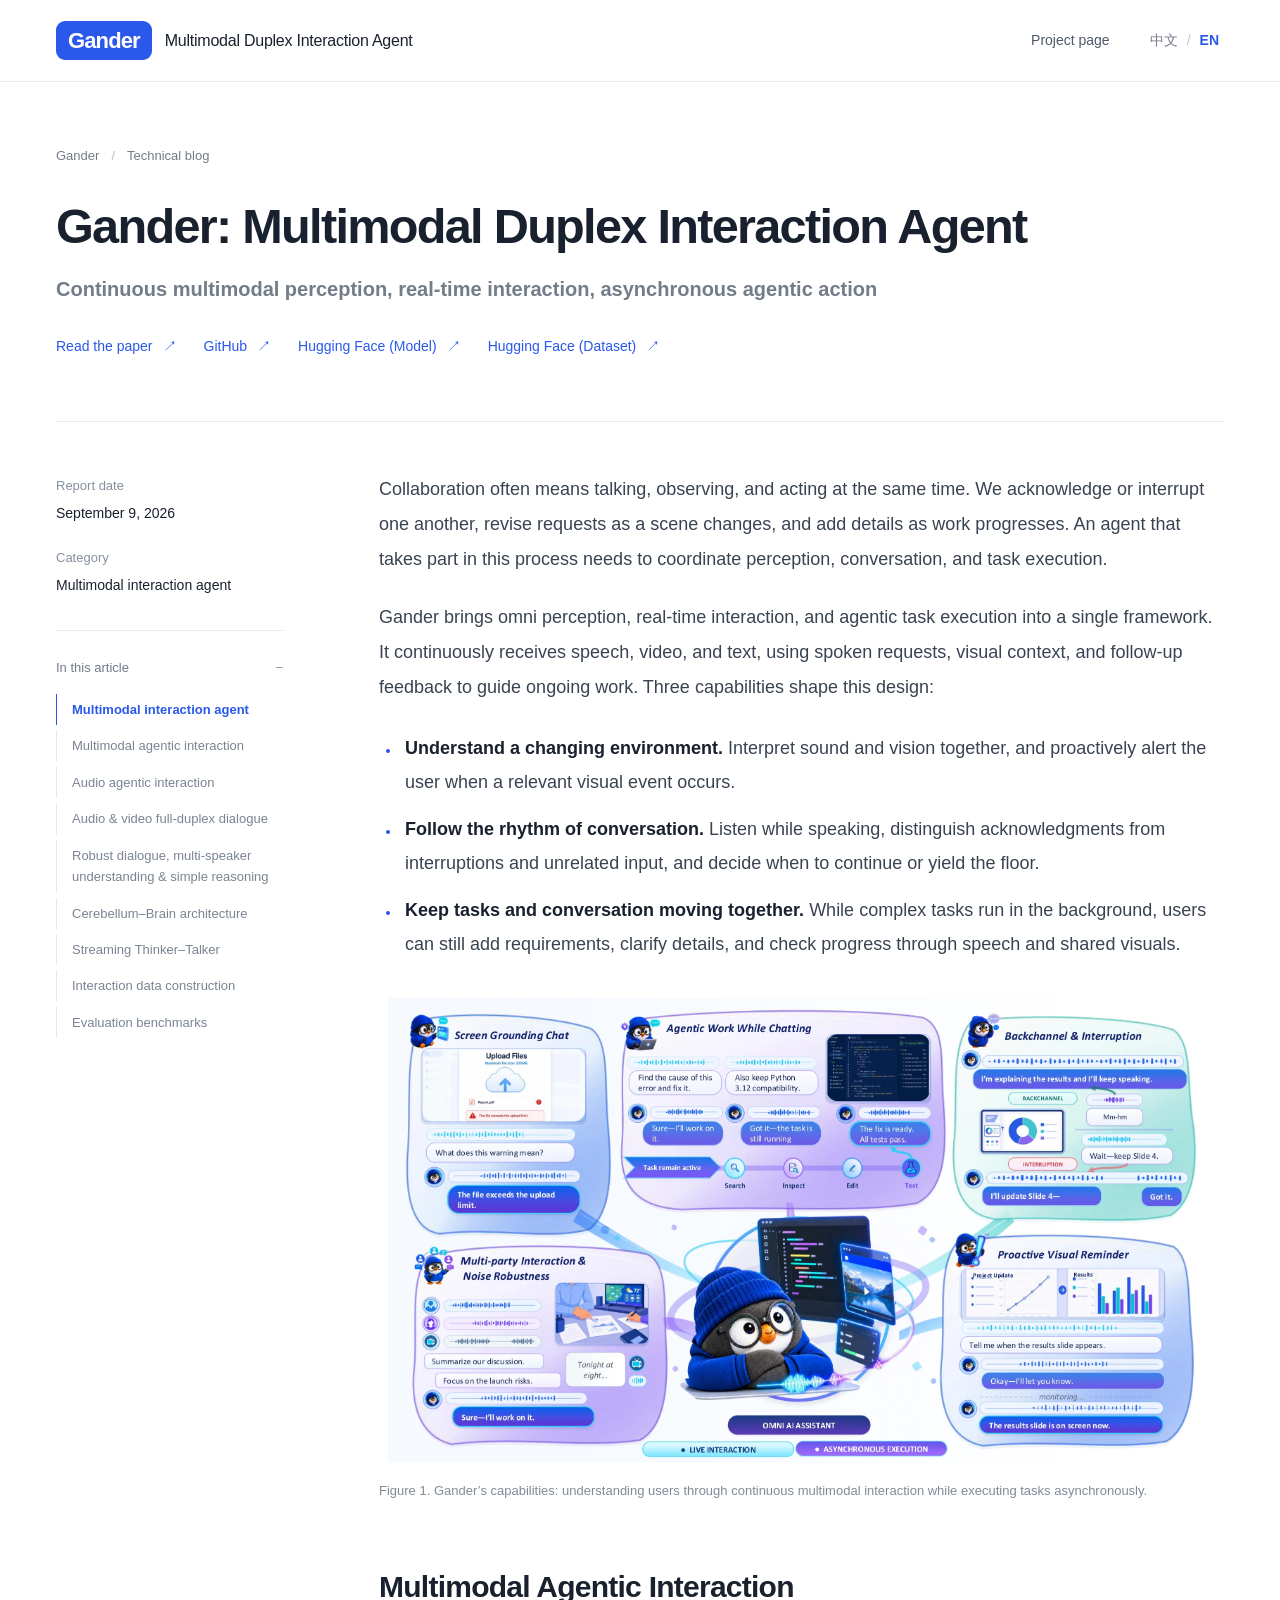
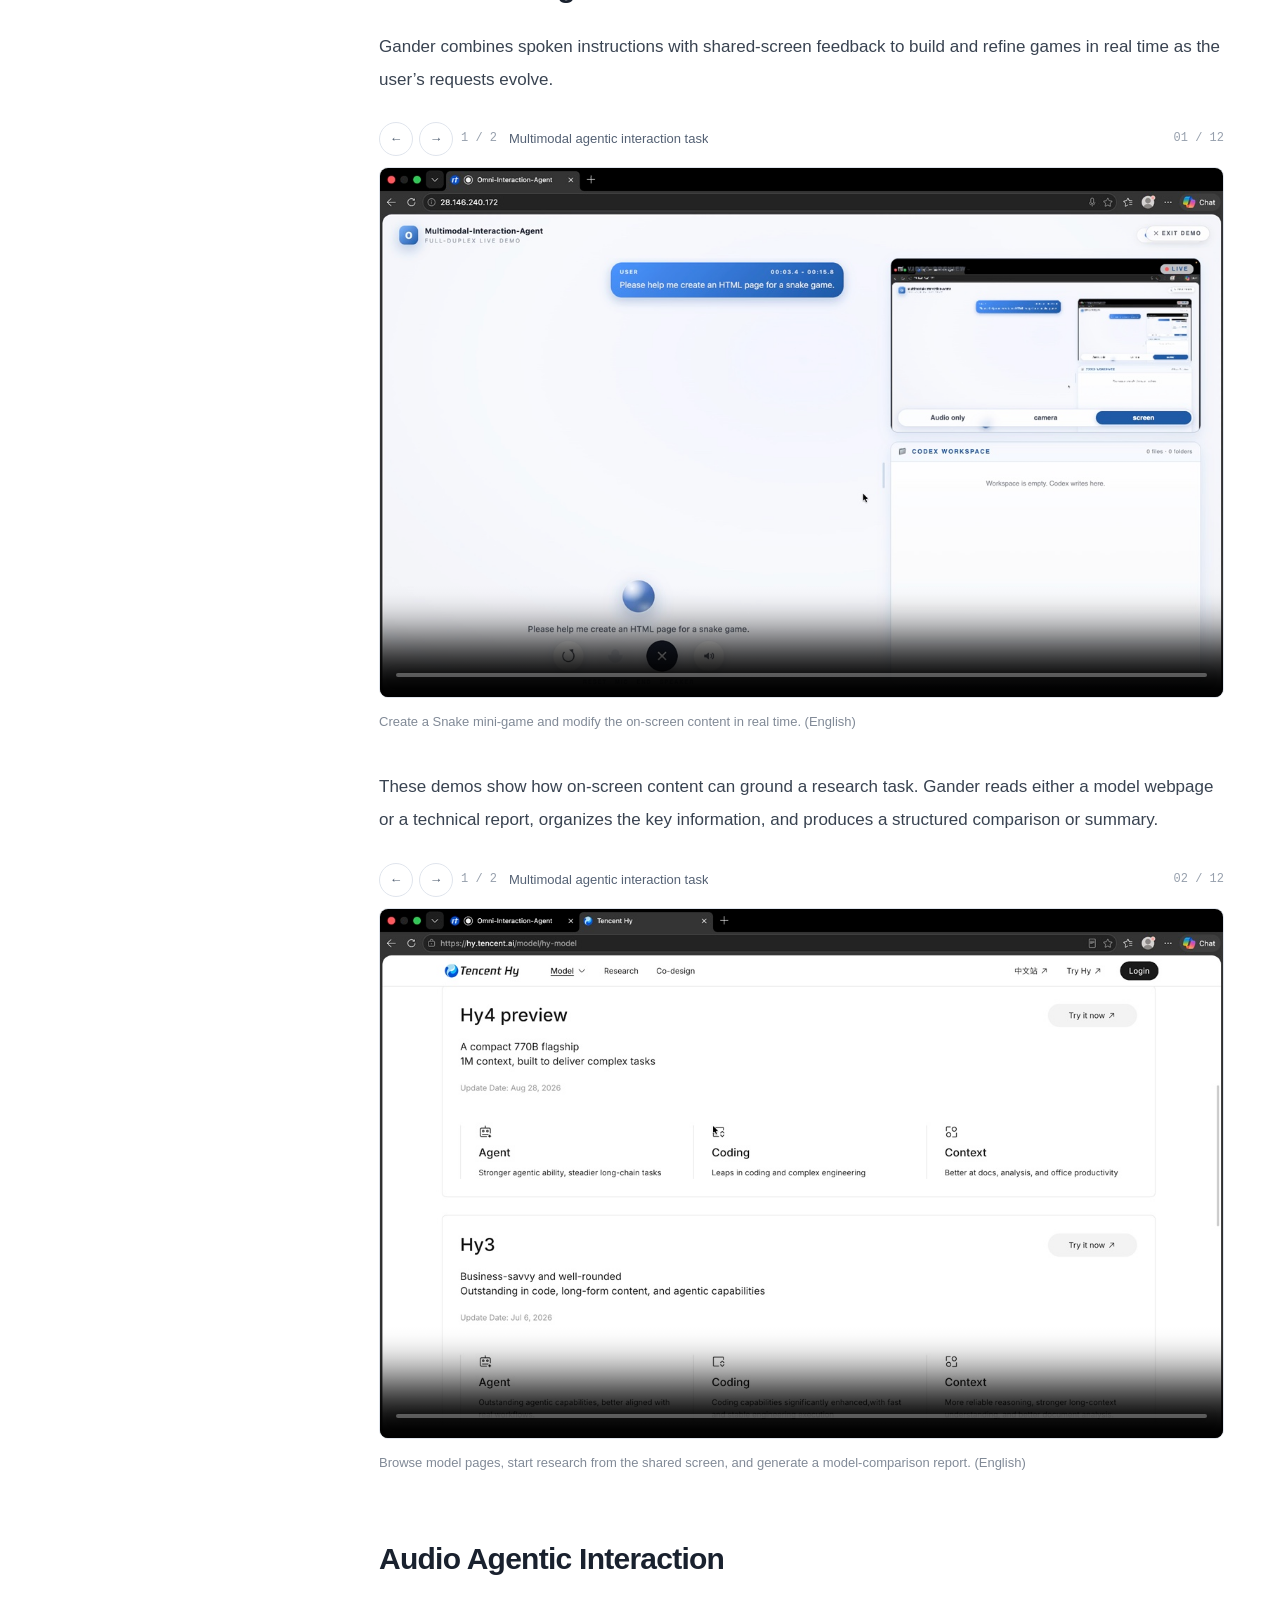
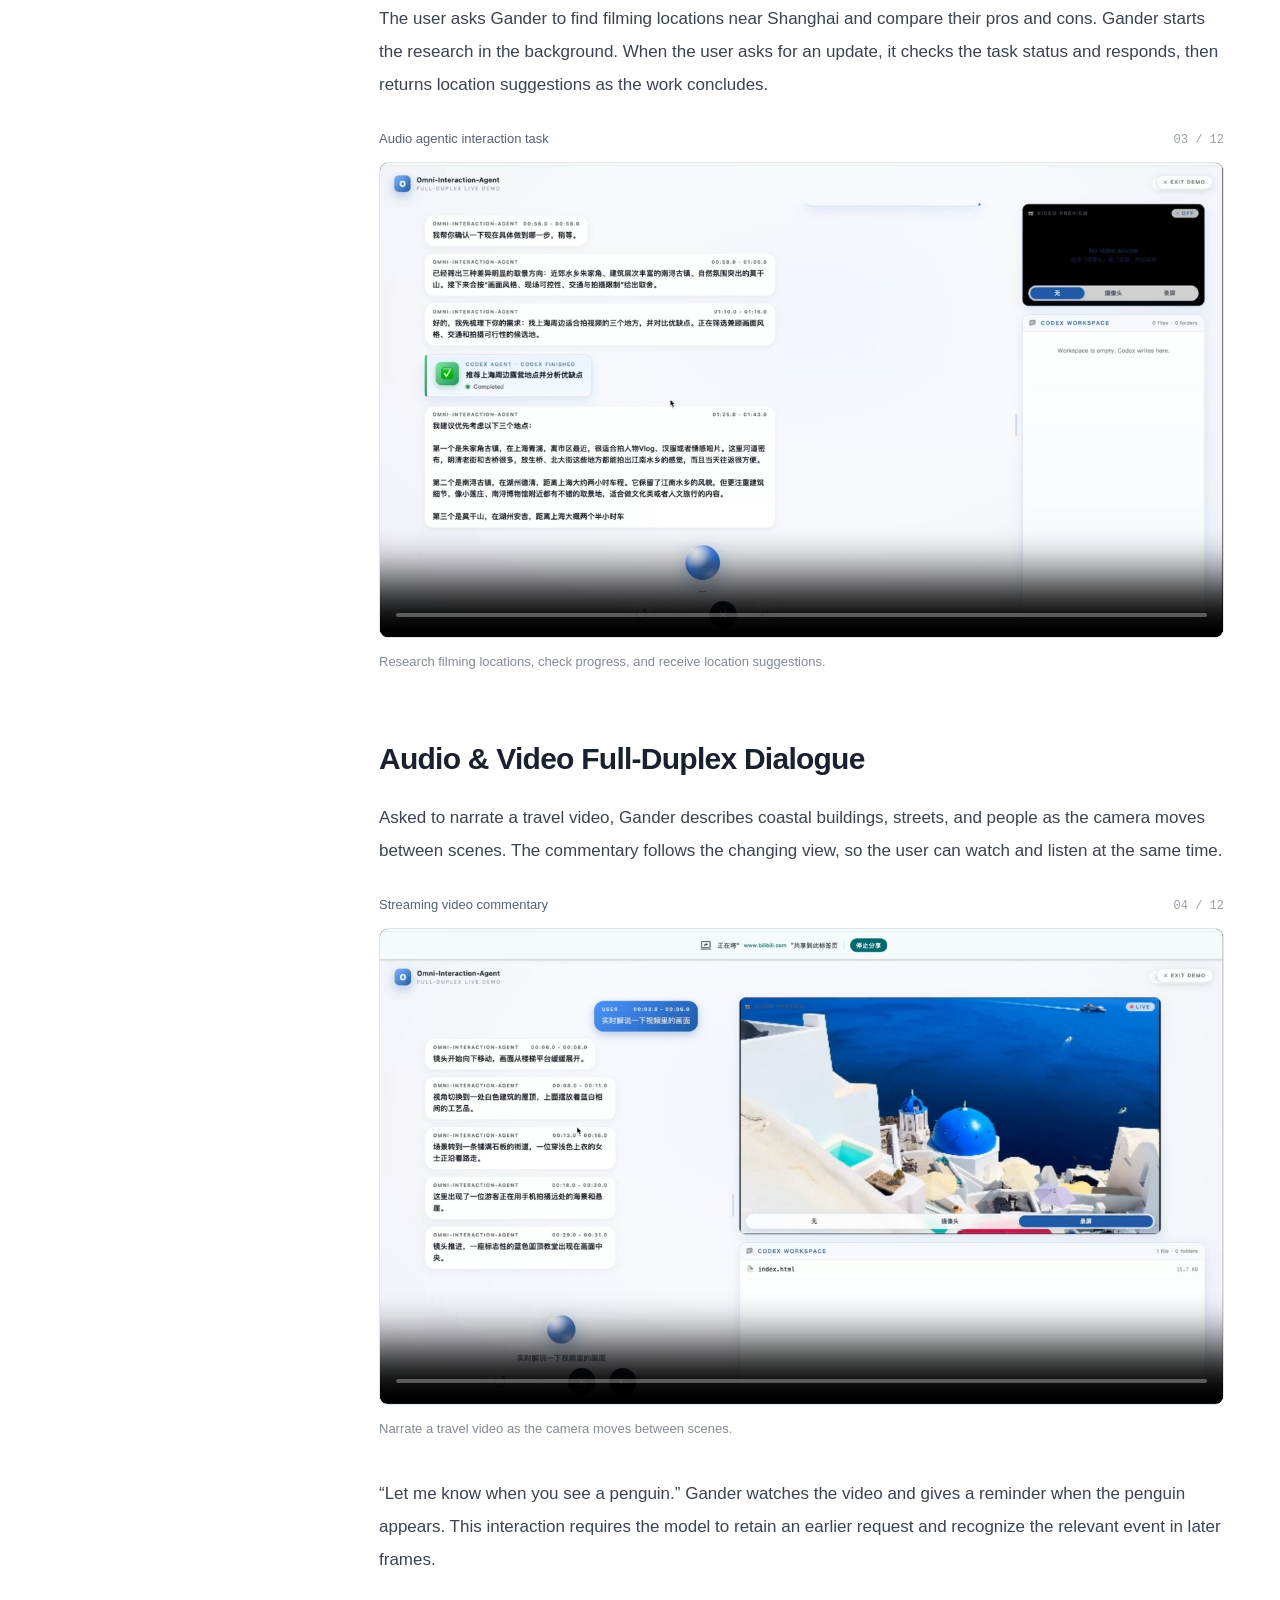
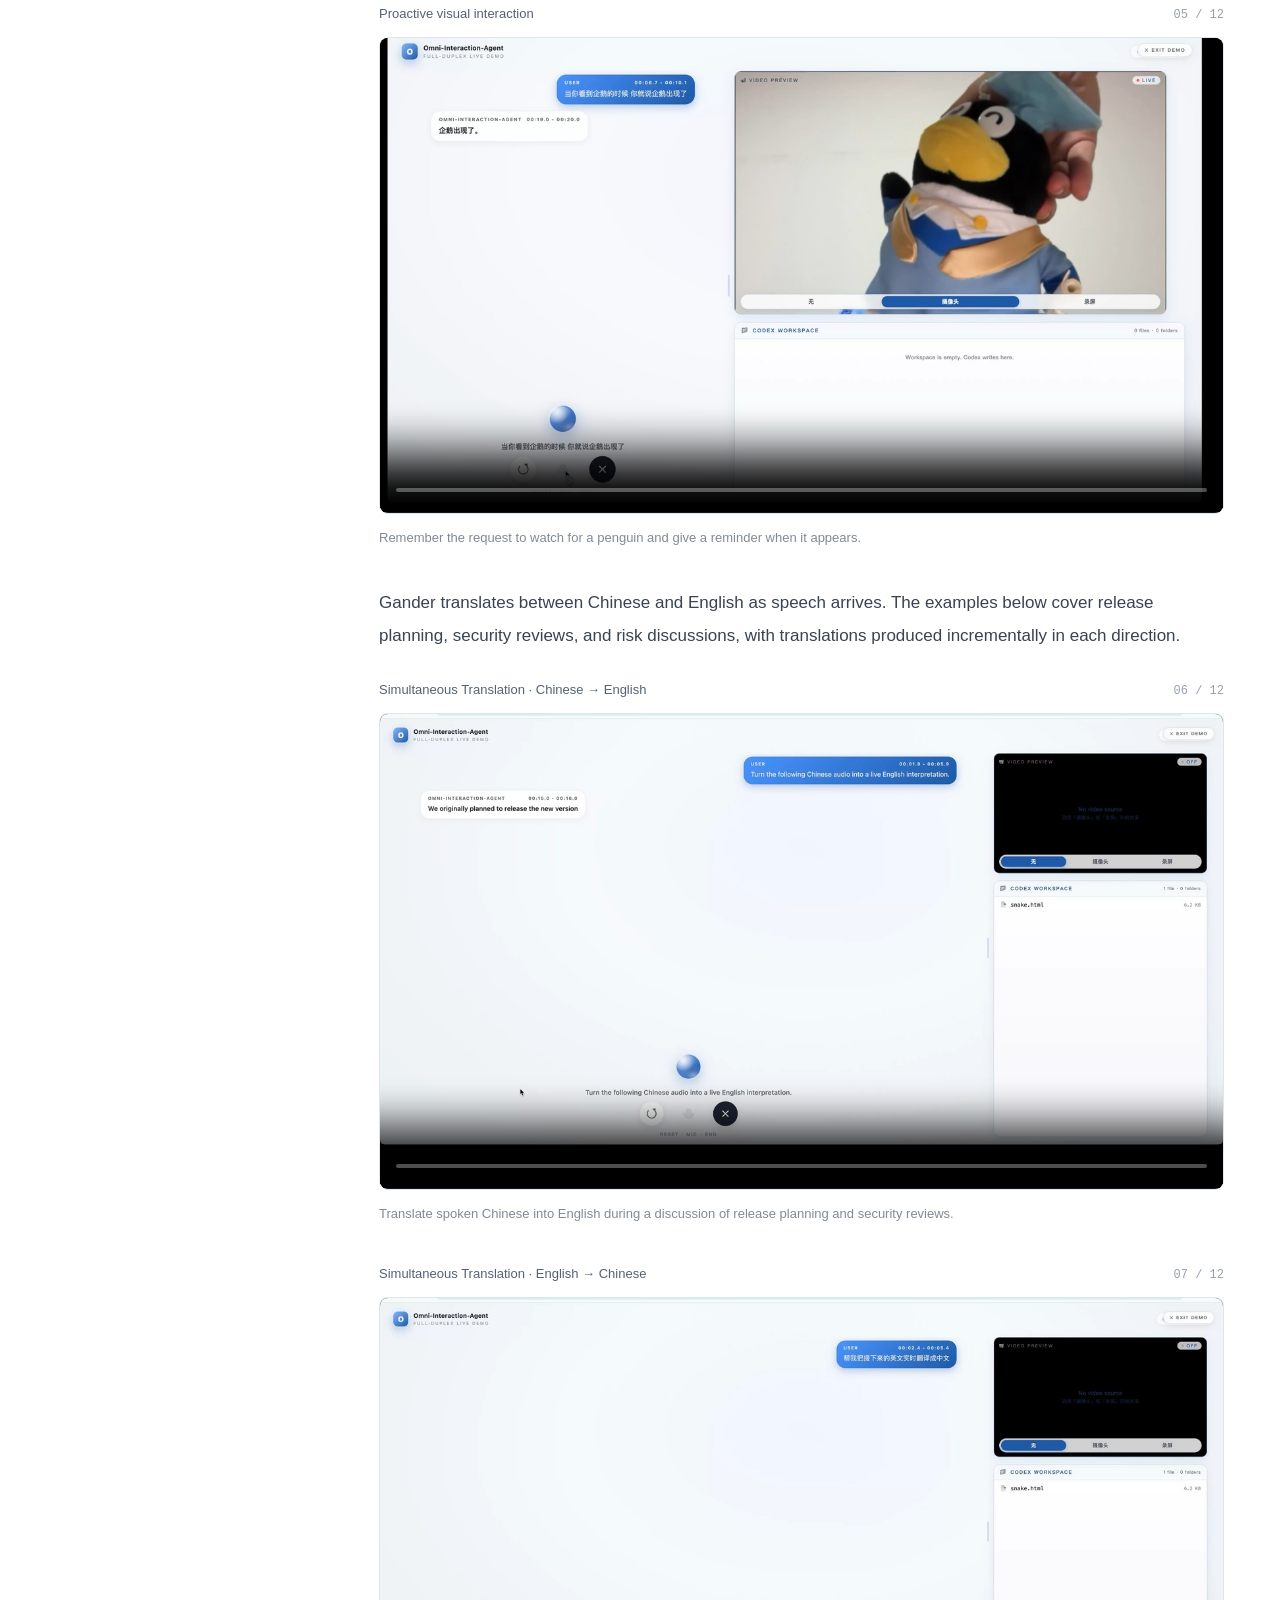
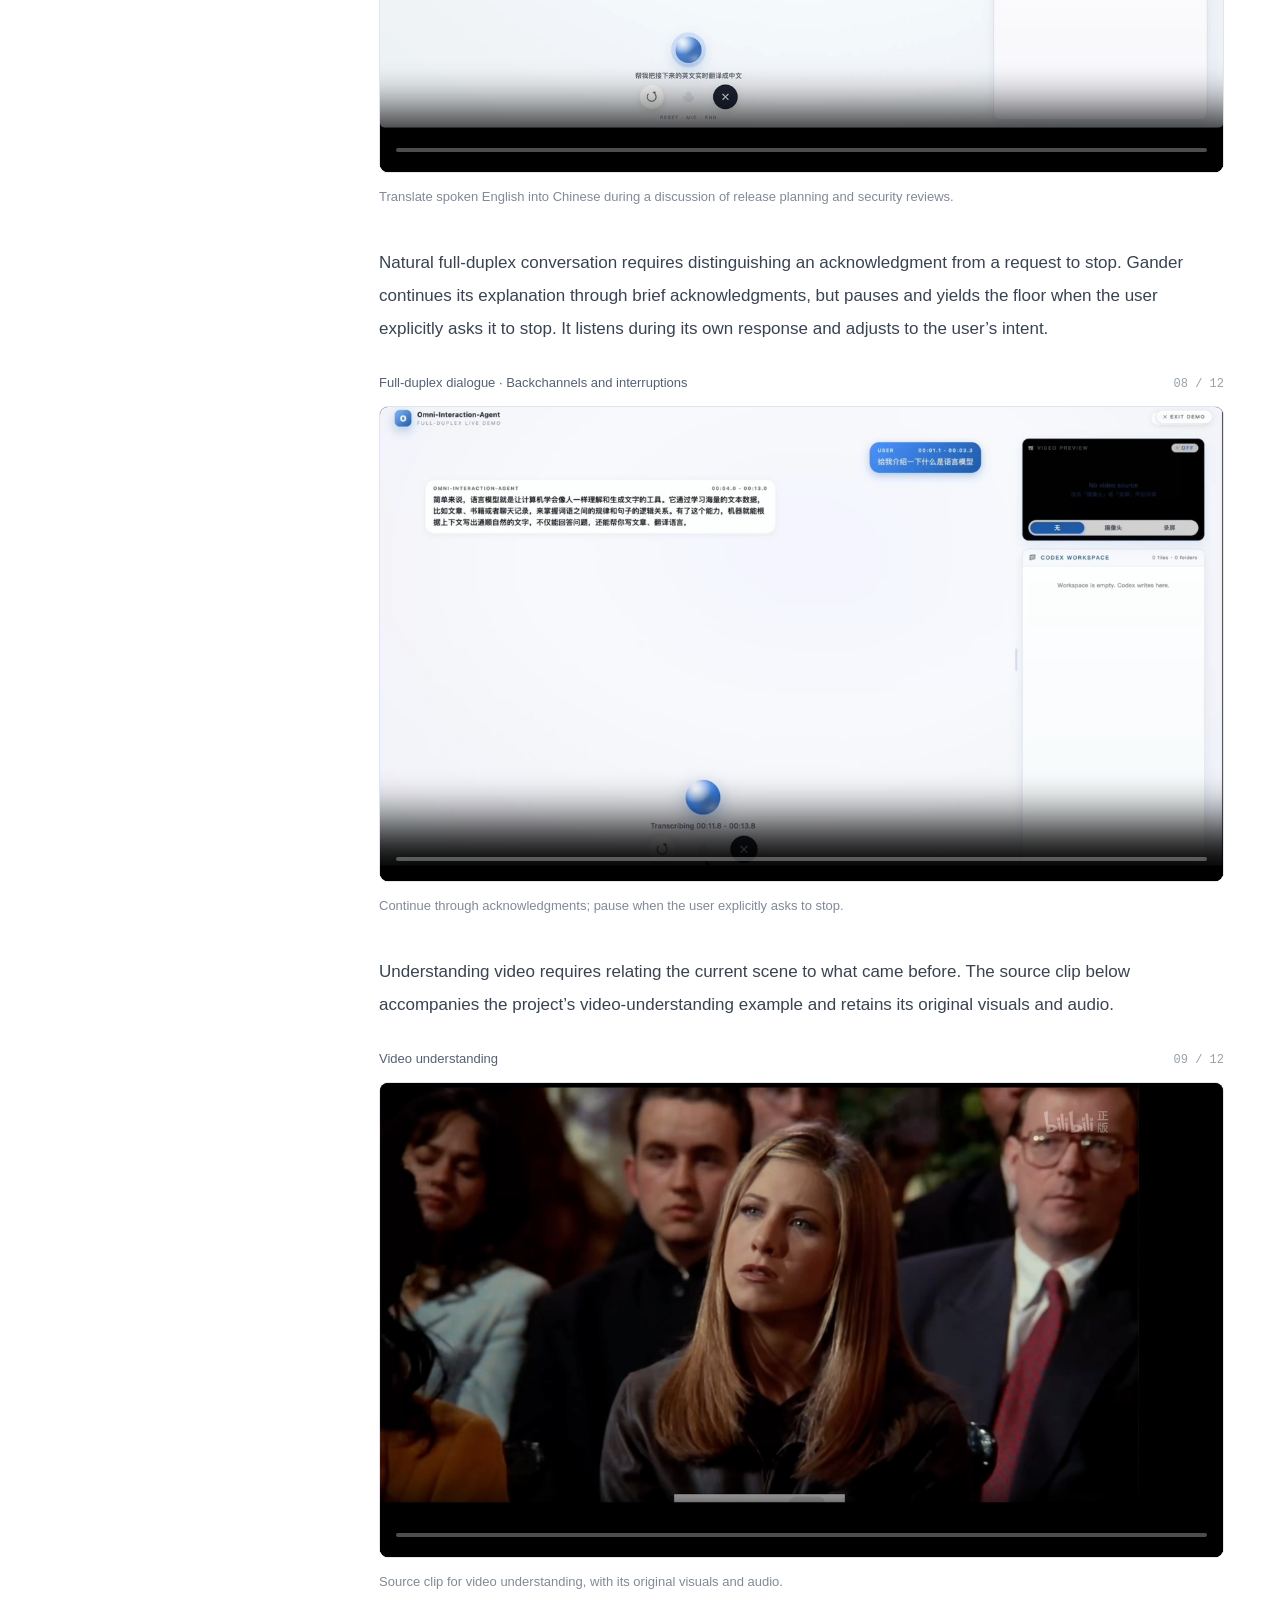
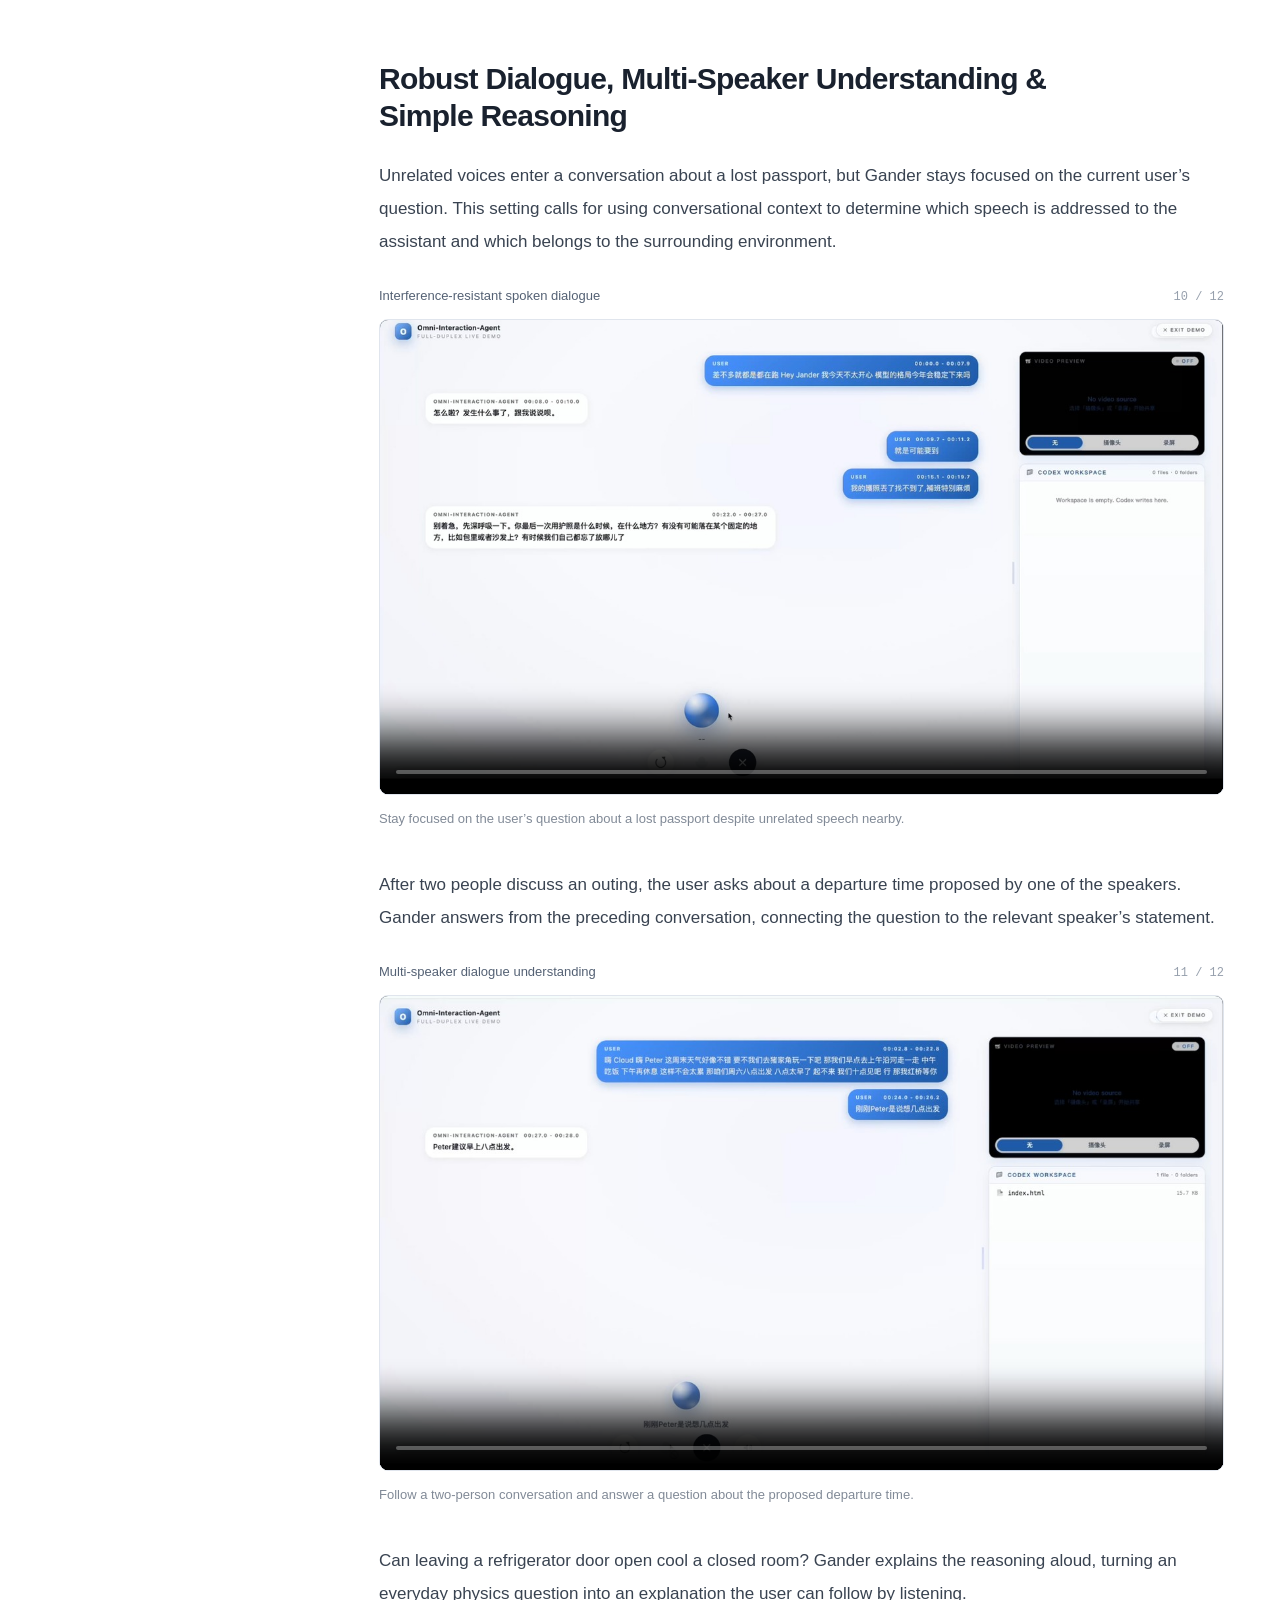
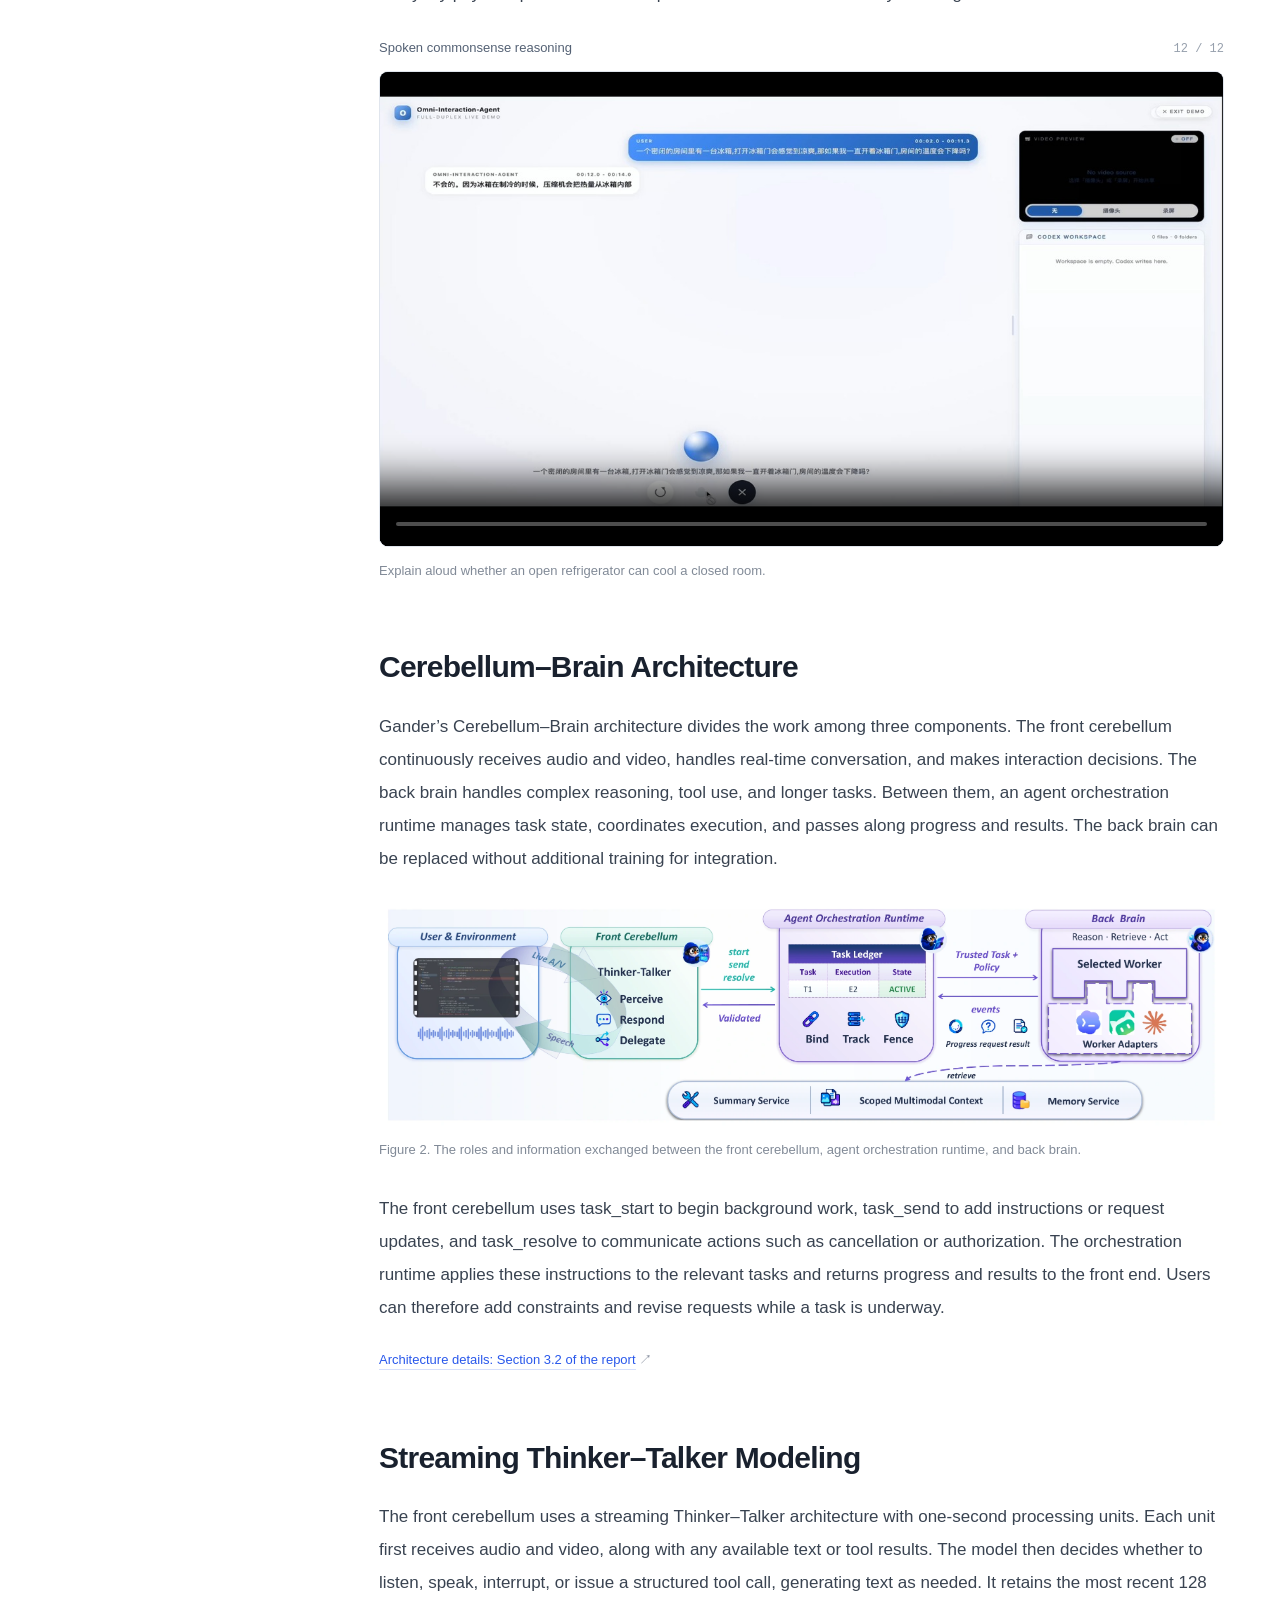
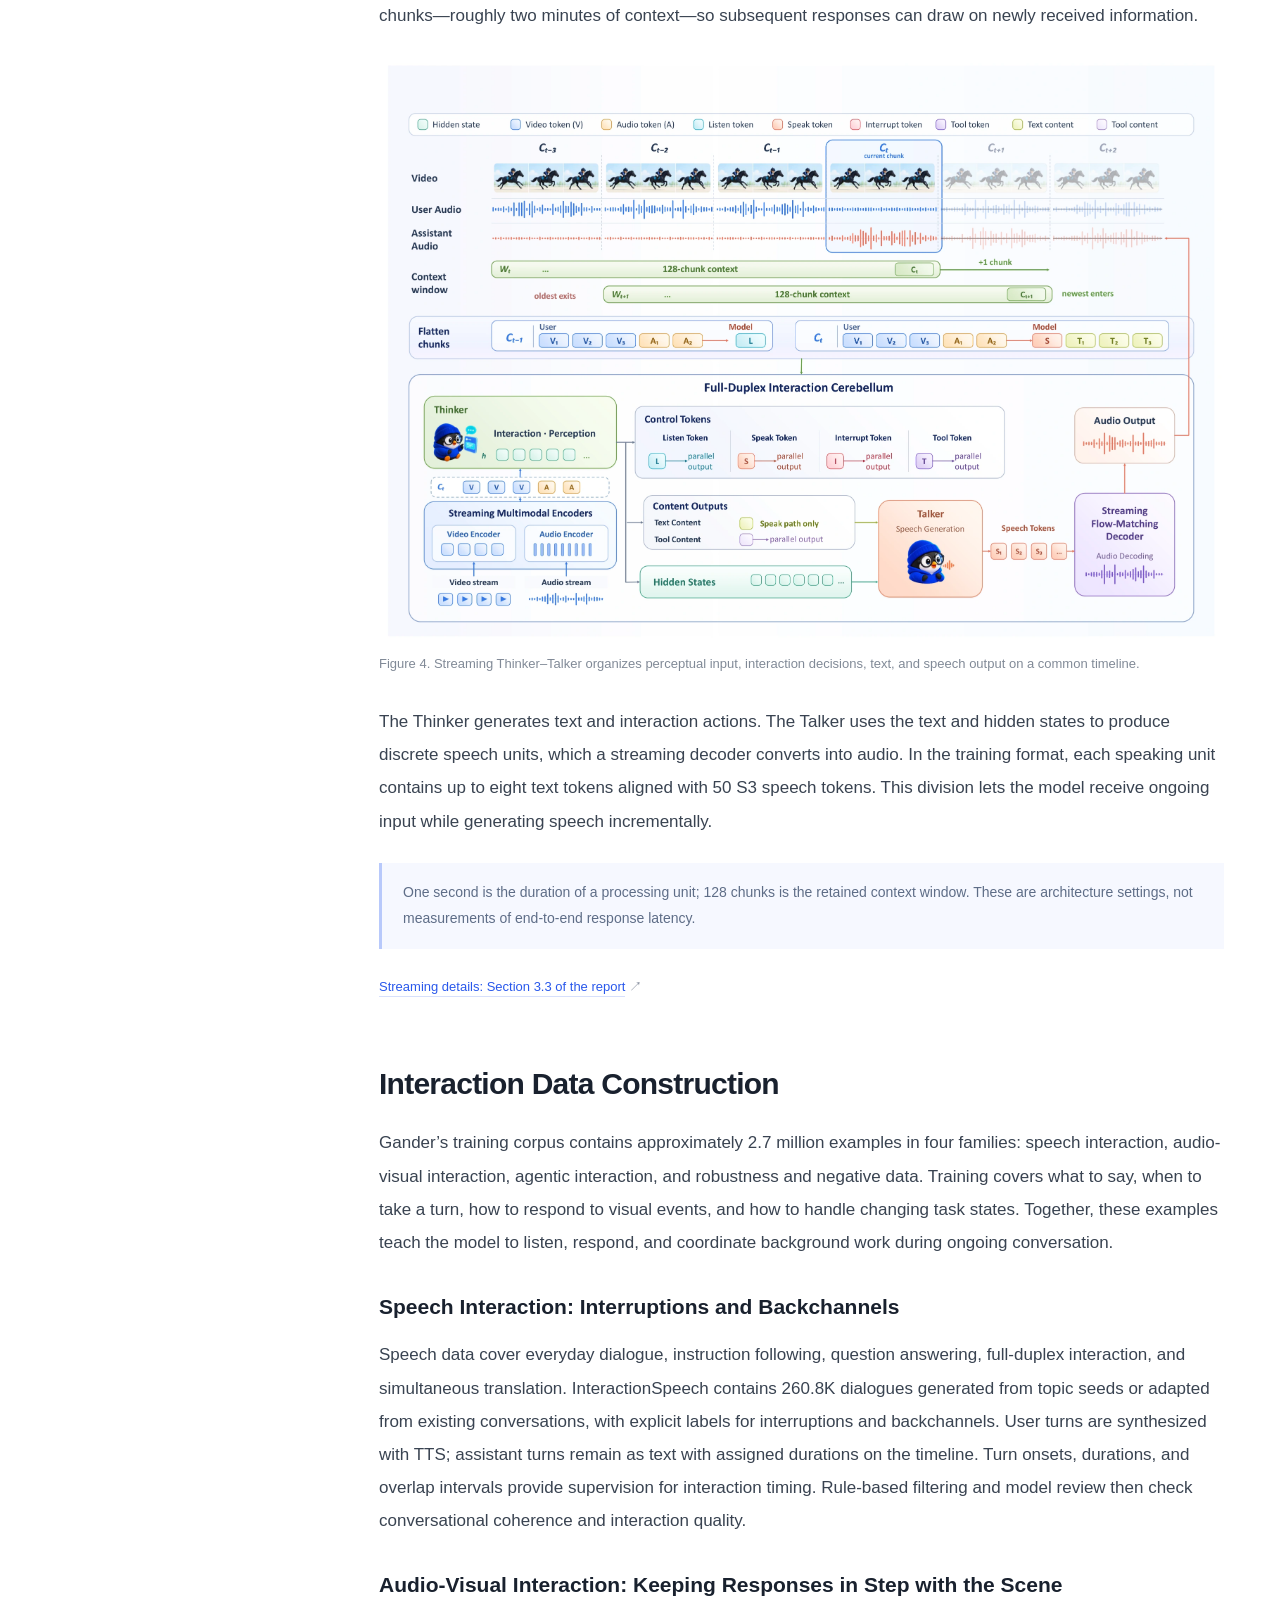
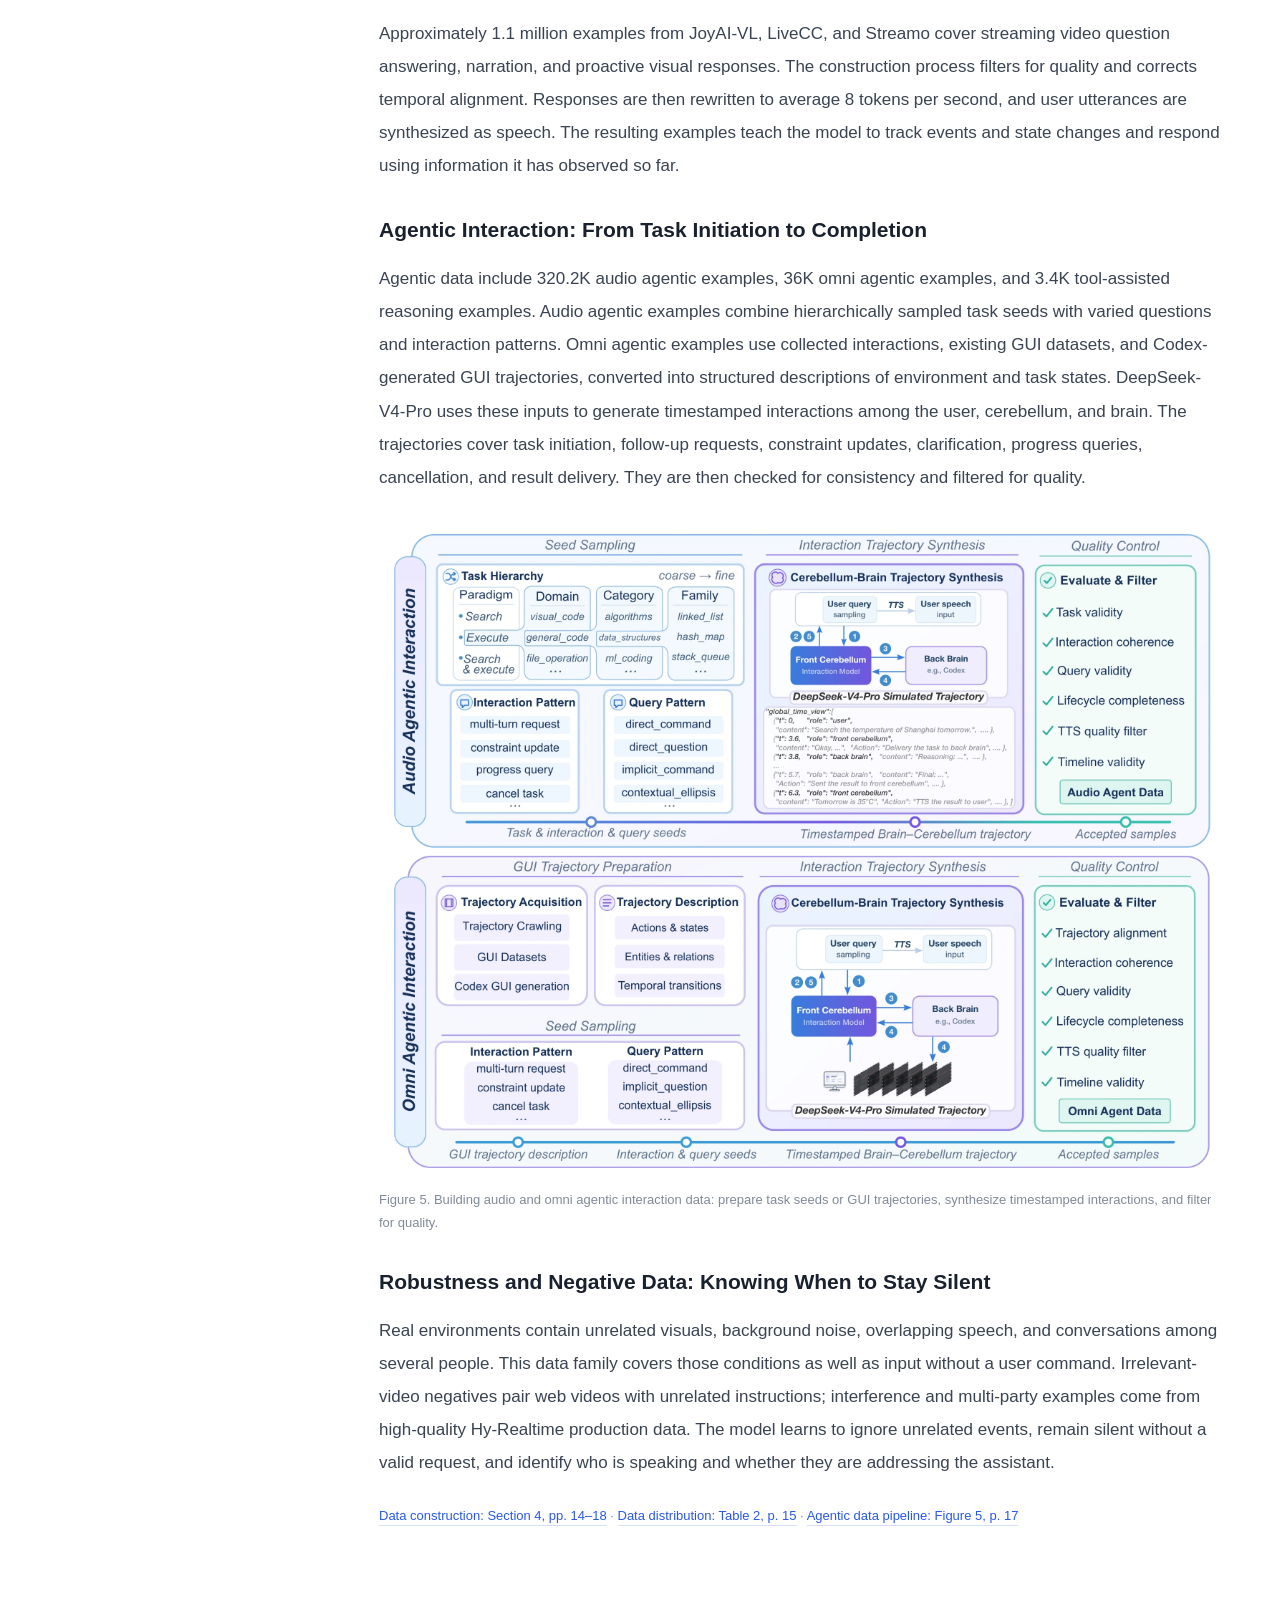
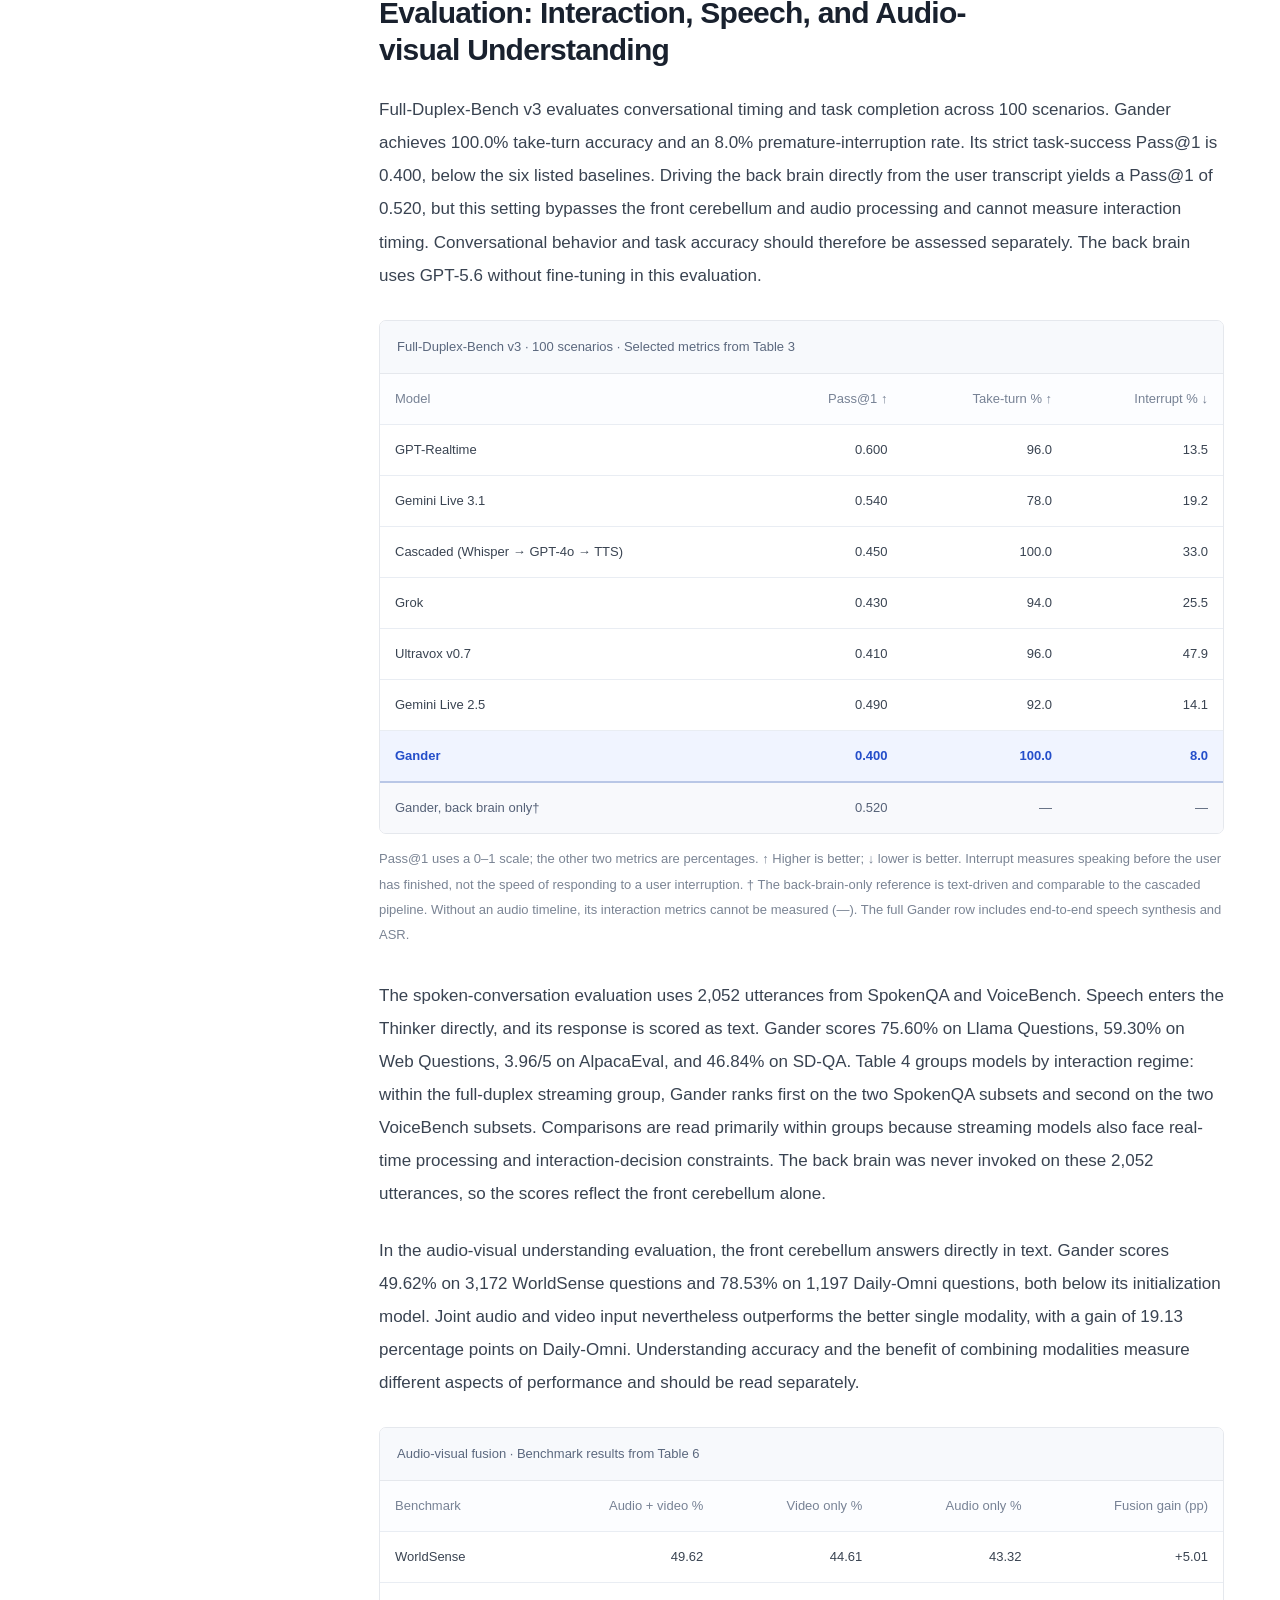
==== commit 955c872e: "update page" ====
--- a/Omni-Interaction-Agent/index.html
+++ b/Omni-Interaction-Agent/index.html
@@ -7,7 +7,7 @@
  <meta property="og:description" content="通过十二个演示，了解 Gander 如何结合语音、视觉与实时对话完成智能体任务，并介绍小脑—大脑架构、交互数据构建及实验评估。">
  <link rel="icon" href="../assets/favicon.svg" type="image/svg+xml">
  <link rel="stylesheet" href="styles.css?v=20260915-4">
- <script src="content.js?v=20260915-4" defer=""></script><script src="app.js?v=20260915-1" defer=""></script>
+ <script src="content.js?v=20260915-6" defer=""></script><script src="app.js?v=20260915-1" defer=""></script>
 </head>
 <body id="top">
  <a data-i18n="skip" class="skip-link" href="#article">跳至文章正文</a>
@@ -28,7 +28,7 @@
     <details class="toc" open=""><summary data-i18n="toc.title">本文目录</summary><nav data-i18n-aria="toc.label" aria-label="文章目录"><ol><li><a href="#intro" data-i18n="toc.intro">多模态交互智能体</a></li><li><a href="#collaboration" data-i18n="toc.collaboration">多模态智能体交互</a></li><li><a href="#audio-agentic" data-i18n="toc.audio-agentic">语音智能体交互</a></li><li><a href="#dialogue" data-i18n="toc.dialogue">音视频全双工对话</a></li><li><a href="#reasoning" data-i18n="toc.reasoning">抗干扰、多人对话与简易推理</a></li><li><a href="#architecture" data-i18n="toc.architecture">小脑—大脑架构</a></li><li><a href="#streaming" data-i18n="toc.streaming">流式 Thinker–Talker</a></li><li><a href="#training" data-i18n="toc.training">交互数据构建</a></li><li><a href="#evaluation" data-i18n="toc.evaluation">能力评估与基准测试</a></li></ol></nav></details>
    </aside>
    <article class="article" id="article" aria-labelledby="article-title" tabindex="-1">
-   <section id="intro" aria-labelledby="heading-intro" class="article-intro"><h2 data-i18n="heading.intro" id="heading-intro" class="visually-hidden">Gander: 多模态双工交互智能体</h2><p data-i18n="p.intro.motivation">与人协作，往往是一边交流，一边观察和行动。我们会在对方说话时附和或打断，也会随着场景变化和任务进展补充新的要求。要让智能体参与这样的协作，感知、对话与任务执行就需要协同进行。</p><p data-i18n="p.intro.position">Gander 将全模态感知、实时交互与智能体任务执行整合到统一框架中。它持续接收语音、视频和文本，结合用户的口头要求、眼前的画面与后续反馈推进任务，让交流贯穿任务执行过程。核心能力体现在三个方面：</p><ul class="core-points"><li><strong data-i18n="principle.see.title">理解不断变化的环境。</strong> <span data-i18n="principle.see.body">结合声音与画面理解场景，并在相关视觉事件出现时主动提醒。</span></li><li><strong data-i18n="principle.talk.title">把握自然交流的节奏。</strong> <span data-i18n="principle.talk.body">在说话的同时听取用户反馈，区分附和、打断与无关干扰，决定继续讲述还是停下来倾听。</span></li><li><strong data-i18n="principle.act.title">让任务执行与对话同步进行。</strong> <span data-i18n="principle.act.body">后台处理复杂任务时，用户仍可通过语音交流和共享画面补充要求、确认细节或查询进度。</span></li></ul><figure class="article-figure paper-overview"><a href="../assets/figures/overview.webp" target="_blank" rel="noopener"><img src="../assets/figures/overview.webp" width="2401" height="1344" loading="lazy" decoding="async" data-i18n-alt="figure.overview.alt" alt="Gander 的能力概览，包括屏幕理解、边聊边执行任务、附和与打断、抗干扰对话和视觉事件提醒。"></a><figcaption data-i18n="figure.overview.caption">图 1｜Gander 的主要能力：在持续的多模态交流中理解用户，并异步执行任务。</figcaption></figure></section><section id="collaboration" aria-labelledby="heading-collaboration"><h2 id="heading-collaboration" data-i18n="heading.collaboration">多模态智能体交互</h2><figure class="media-figure" id="demo-visual-task">
+   <section id="intro" aria-labelledby="heading-intro" class="article-intro"><h2 data-i18n="heading.intro" id="heading-intro" class="visually-hidden">Gander: 多模态双工交互智能体</h2><p data-i18n="p.intro.motivation">与人协作，往往是一边交流，一边观察和行动。我们会在对方说话时附和或打断，也会随着场景变化和任务进展补充新的要求。要让智能体参与这样的协作，感知、对话与任务执行就需要协同进行。</p><p data-i18n="p.intro.position">Gander 将全模态感知、实时交互与智能体任务执行整合到统一框架中。它持续接收语音、视频和文本，结合用户的口头要求、眼前的画面与后续反馈推进任务，让交流贯穿任务执行过程。核心能力体现在三个方面：</p><ul class="core-points"><li><strong data-i18n="principle.see.title">理解不断变化的环境。</strong> <span data-i18n="principle.see.body">结合声音与画面理解场景，并在相关视觉事件出现时主动提醒。</span></li><li><strong data-i18n="principle.talk.title">把握自然交流的节奏。</strong> <span data-i18n="principle.talk.body">在说话的同时听取用户反馈，区分附和、打断与无关干扰，决定继续讲述还是停下来倾听。</span></li><li><strong data-i18n="principle.act.title">让任务执行与对话同步进行。</strong> <span data-i18n="principle.act.body">后台处理复杂任务时，用户仍可通过语音交流和共享画面补充要求、确认细节或查询进度。</span></li></ul><figure class="article-figure paper-overview"><a href="../assets/figures/overview.webp" target="_blank" rel="noopener"><img src="../assets/figures/overview.webp" width="2401" height="1344" loading="lazy" decoding="async" data-i18n-alt="figure.overview.alt" alt="Gander 的能力概览，包括屏幕理解、边聊边执行任务、附和与打断、抗干扰对话和视觉事件提醒。"></a><figcaption data-i18n="figure.overview.caption">图 1｜Gander 的主要能力：在持续的多模态交流中理解用户，并异步执行任务。</figcaption></figure></section><section id="collaboration" aria-labelledby="heading-collaboration"><h2 id="heading-collaboration" data-i18n="heading.collaboration">多模态智能体交互</h2><p data-i18n="p.collaboration.visual">Gander 结合语音指令与共享画面，根据用户的后续要求实时创建并完善游戏。</p><figure class="media-figure" id="demo-visual-task">
    <div class="media-carousel" data-media-carousel="">
     <div class="media-label media-carousel-header">
      <div class="media-label-main">
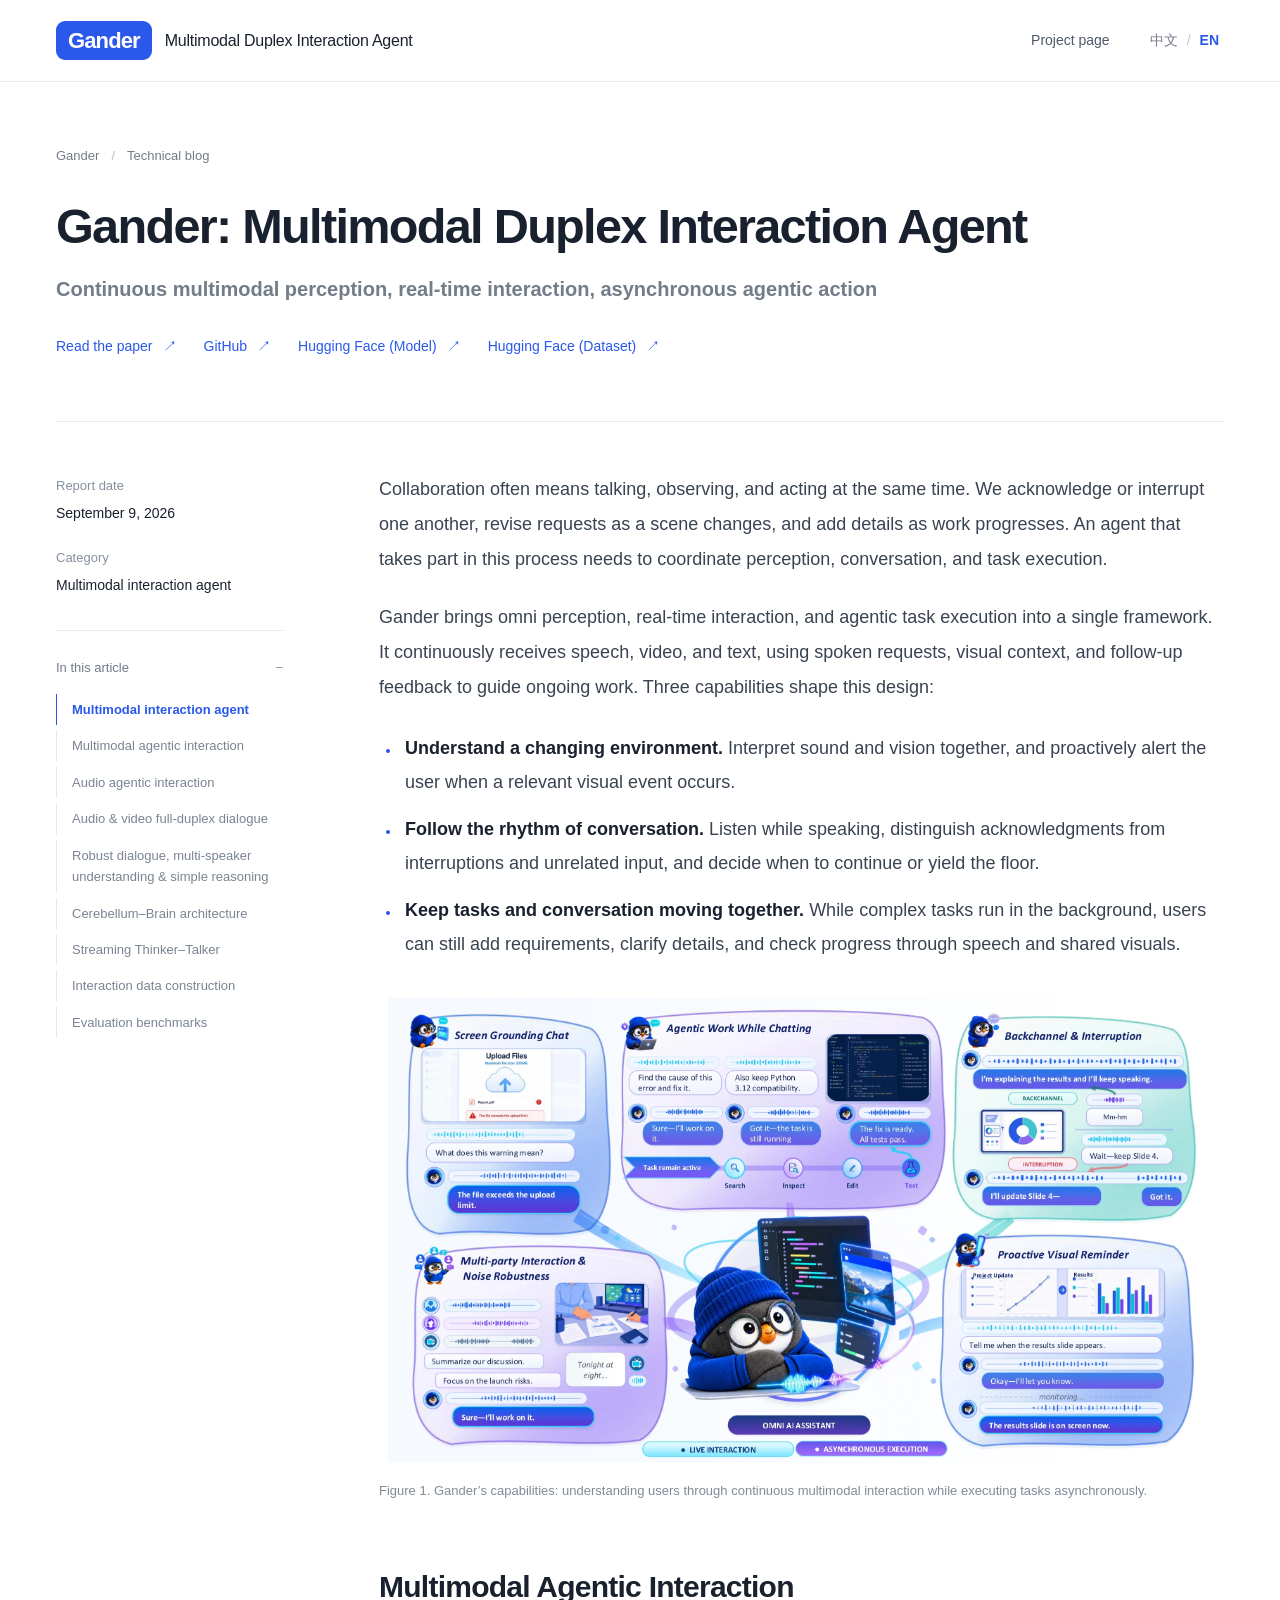
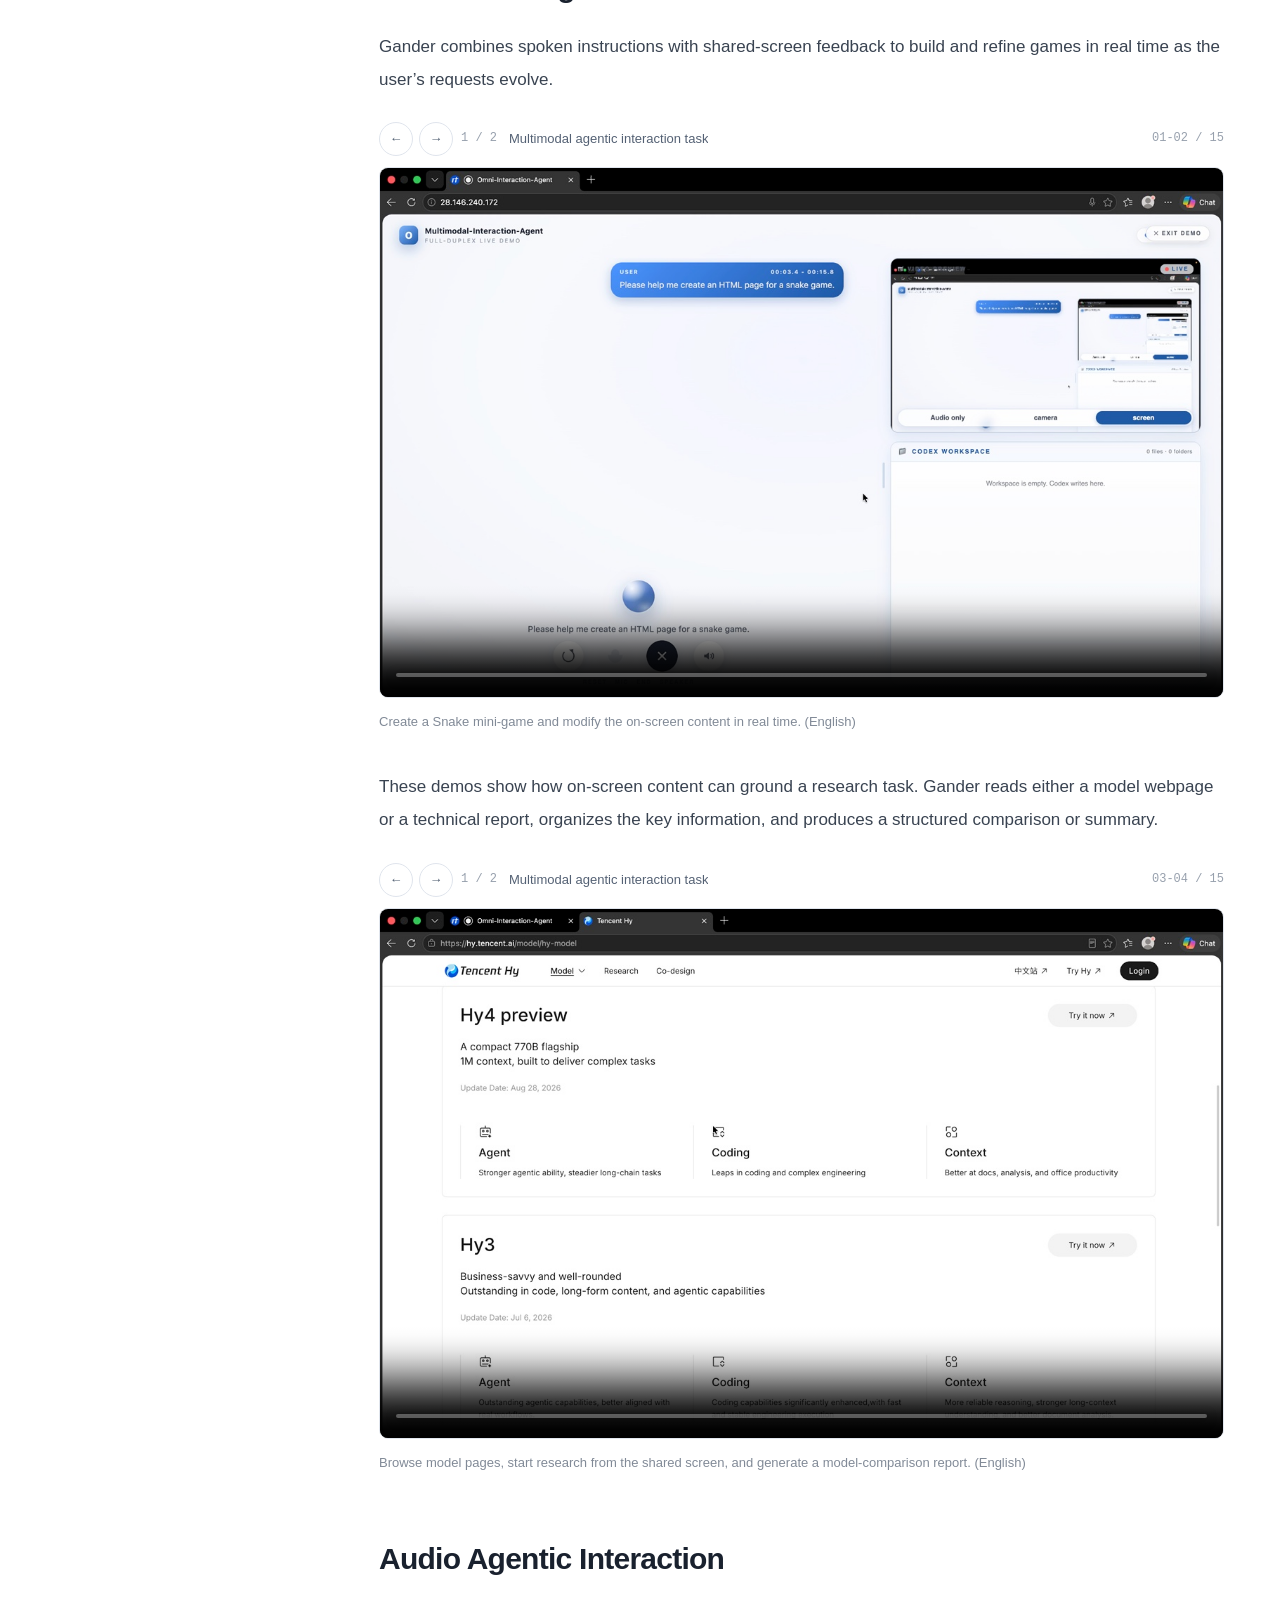
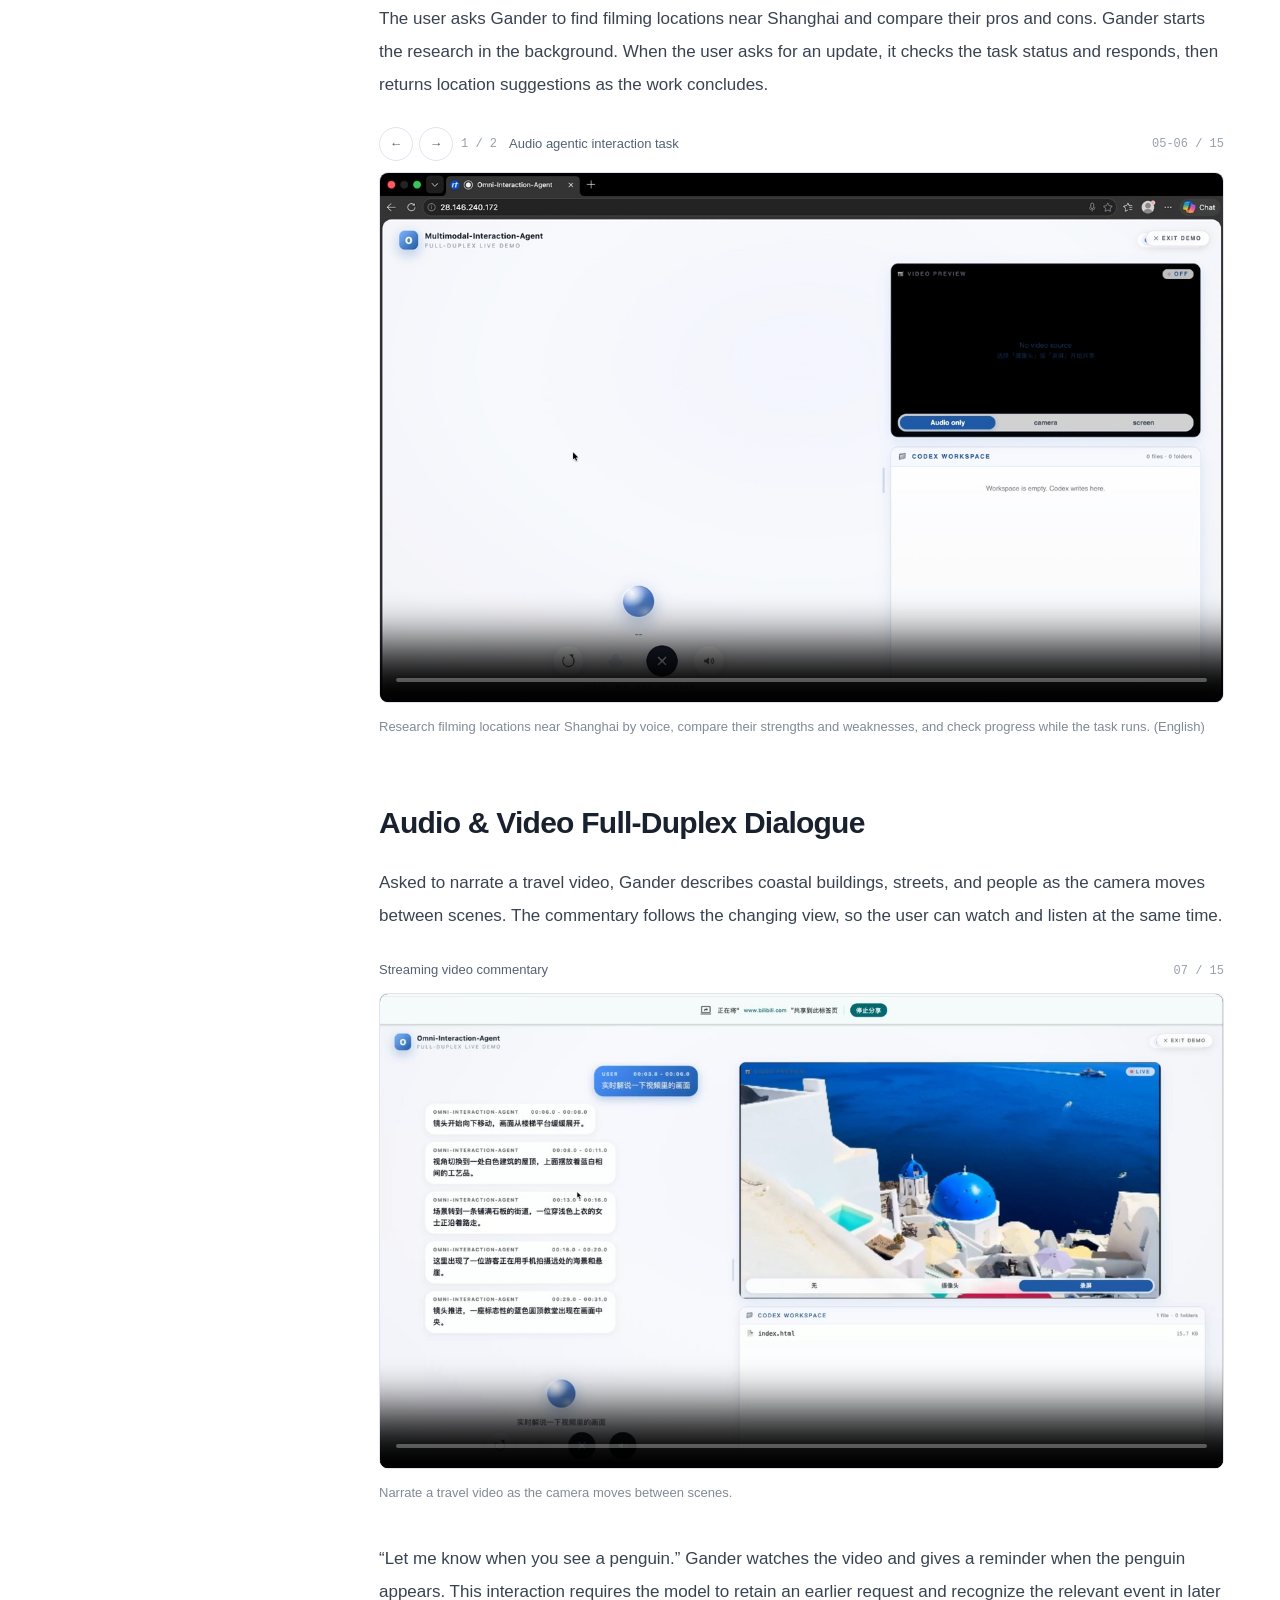
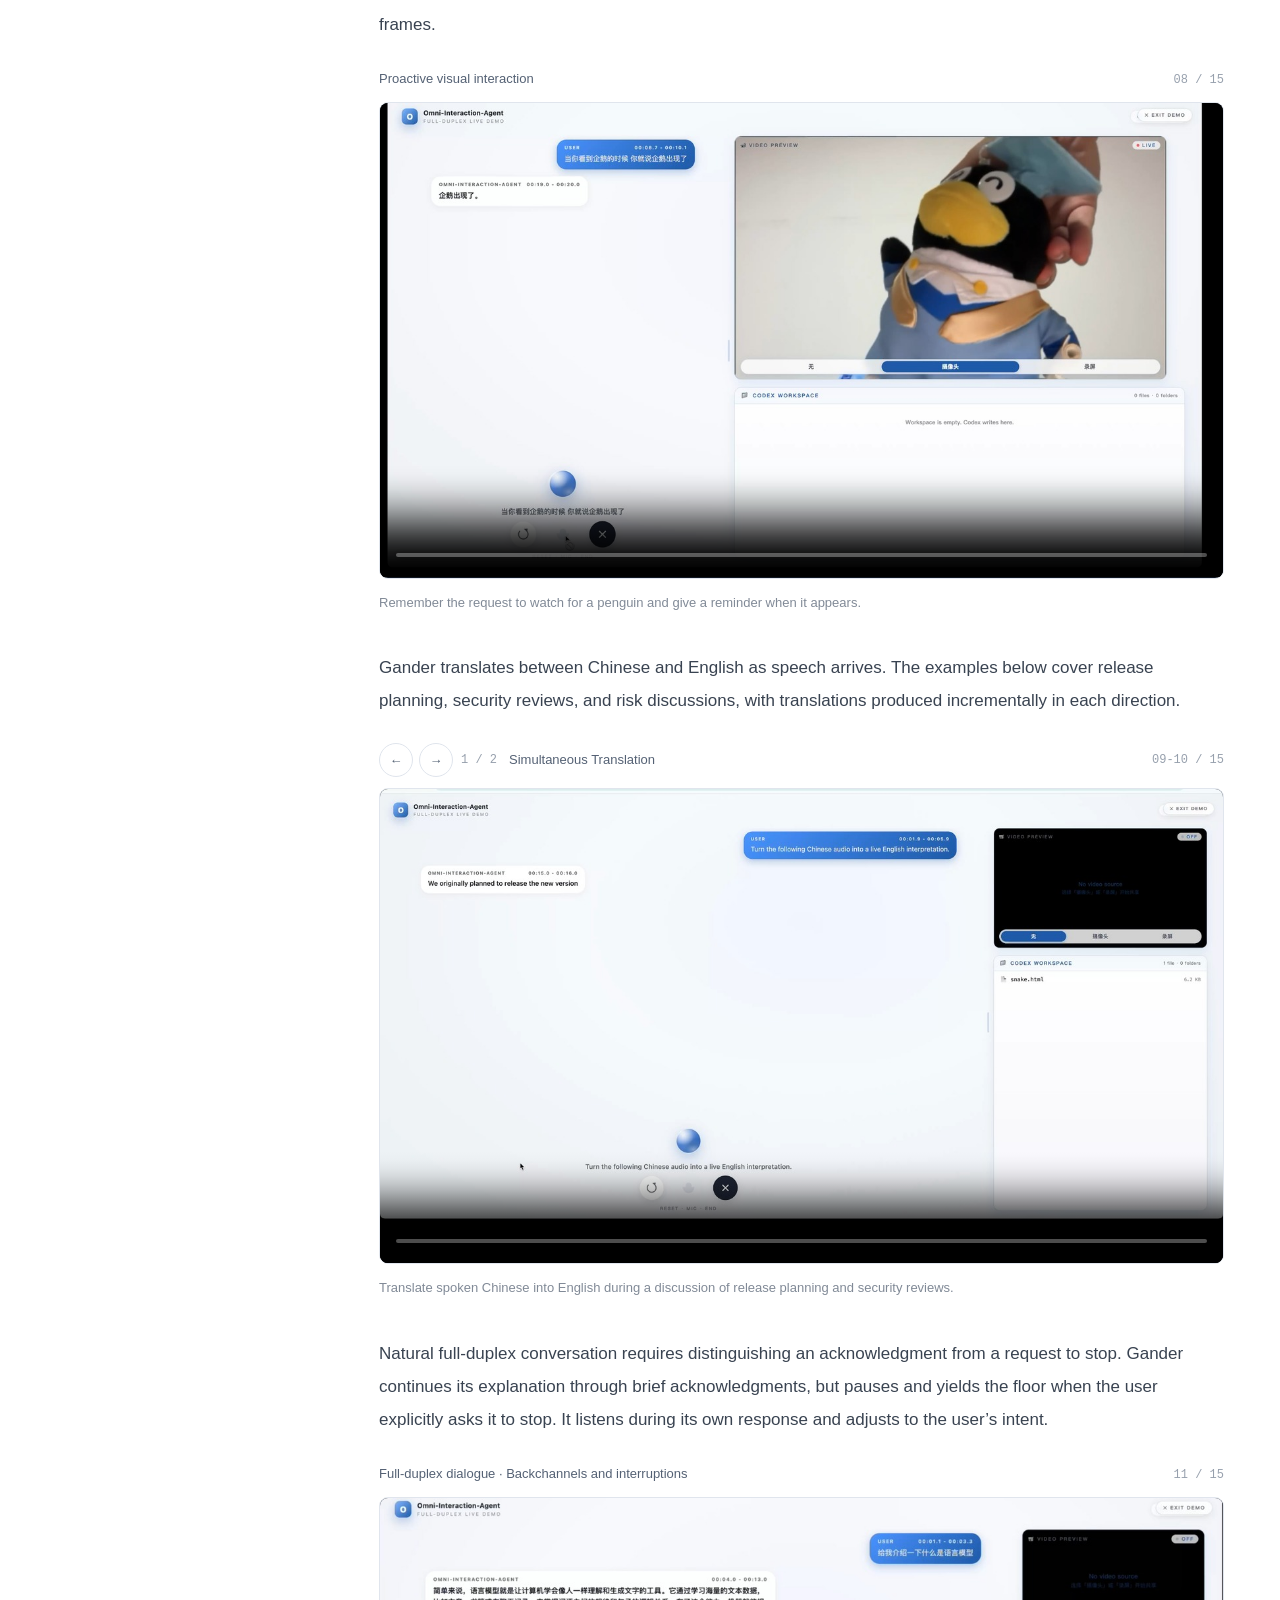
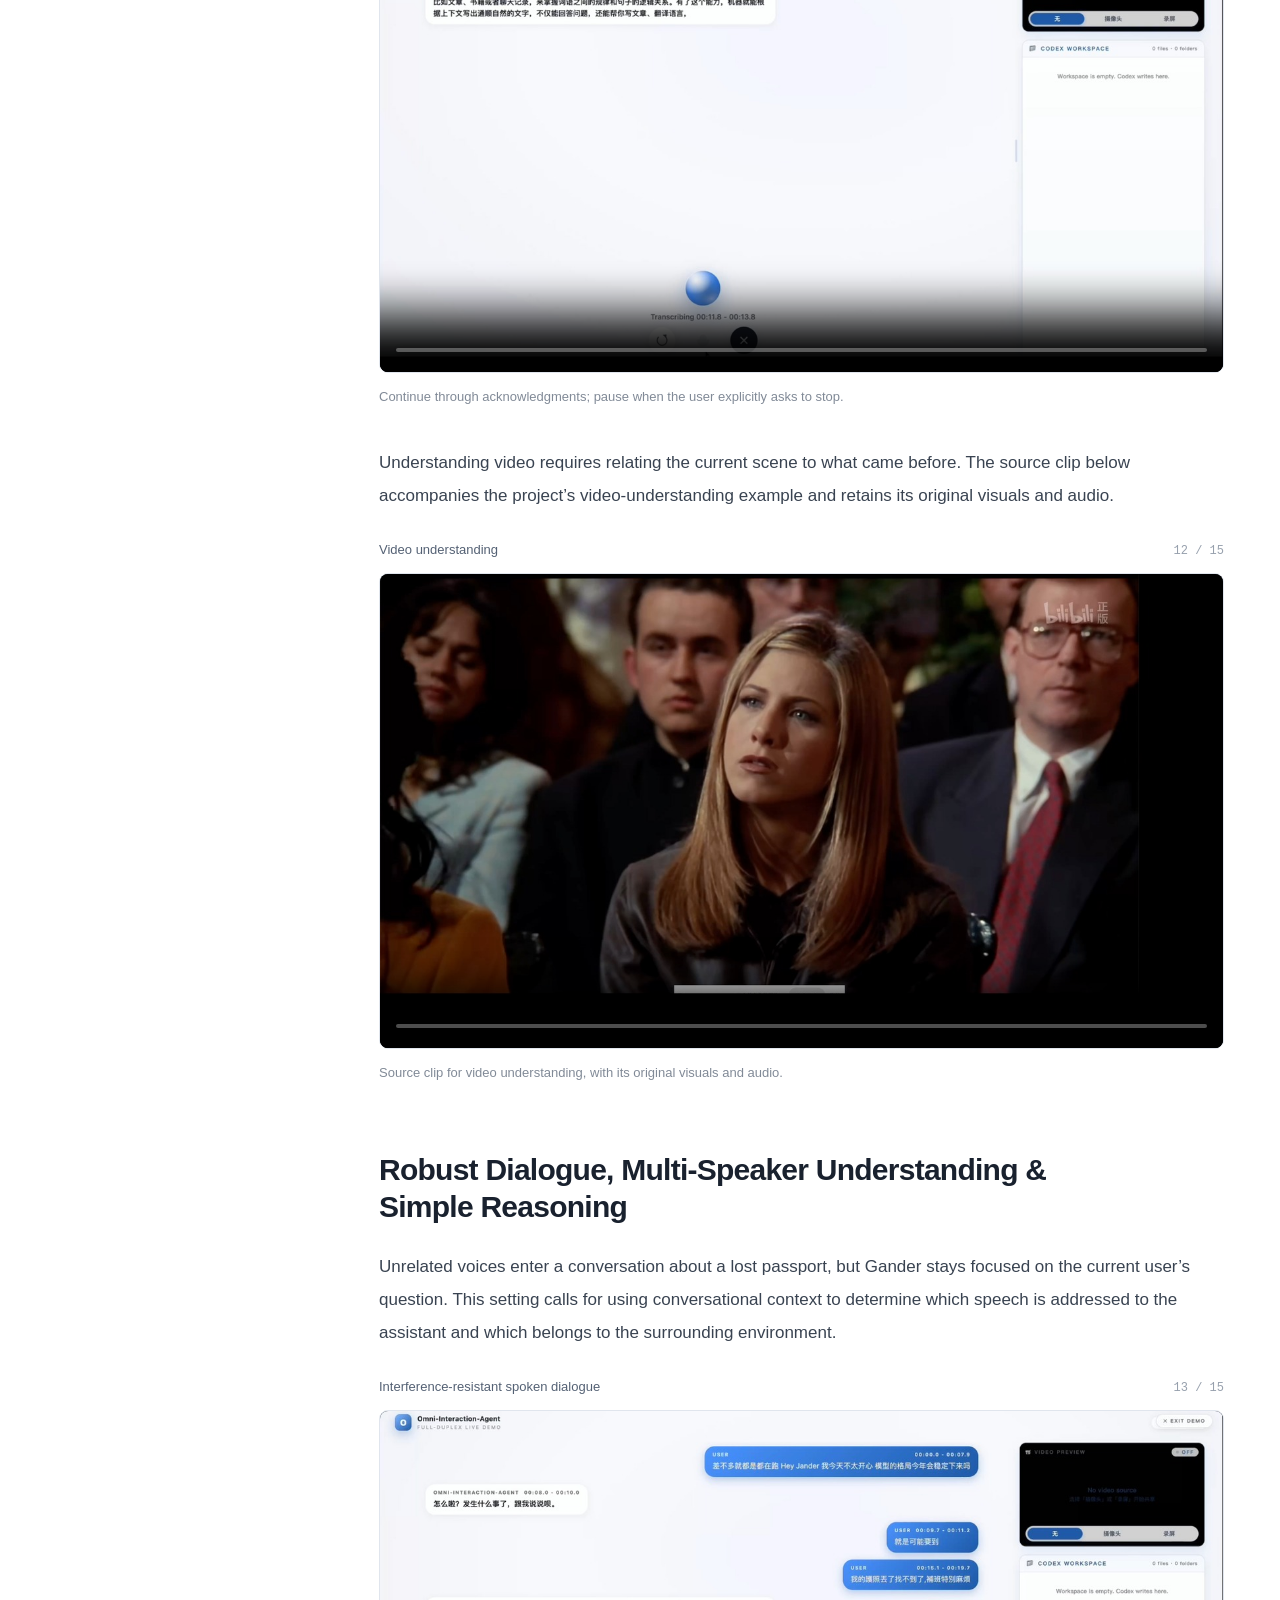
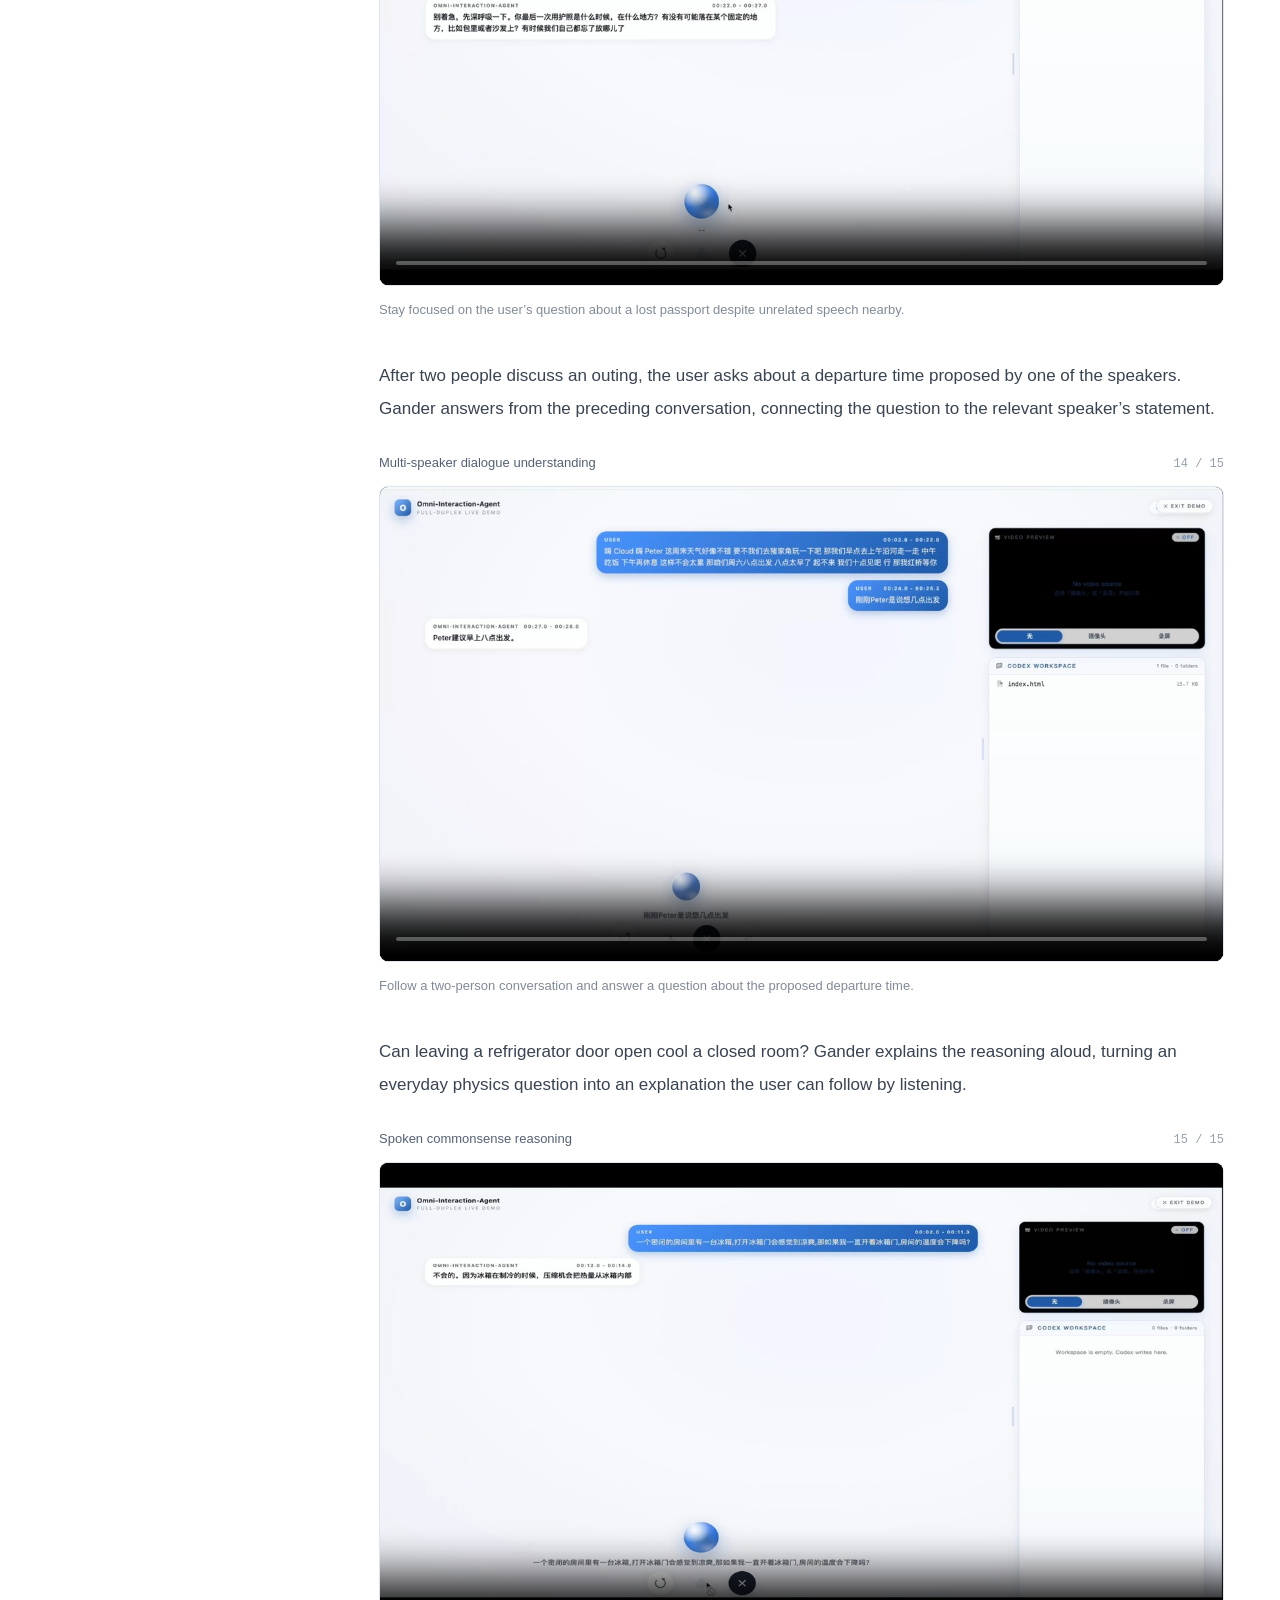
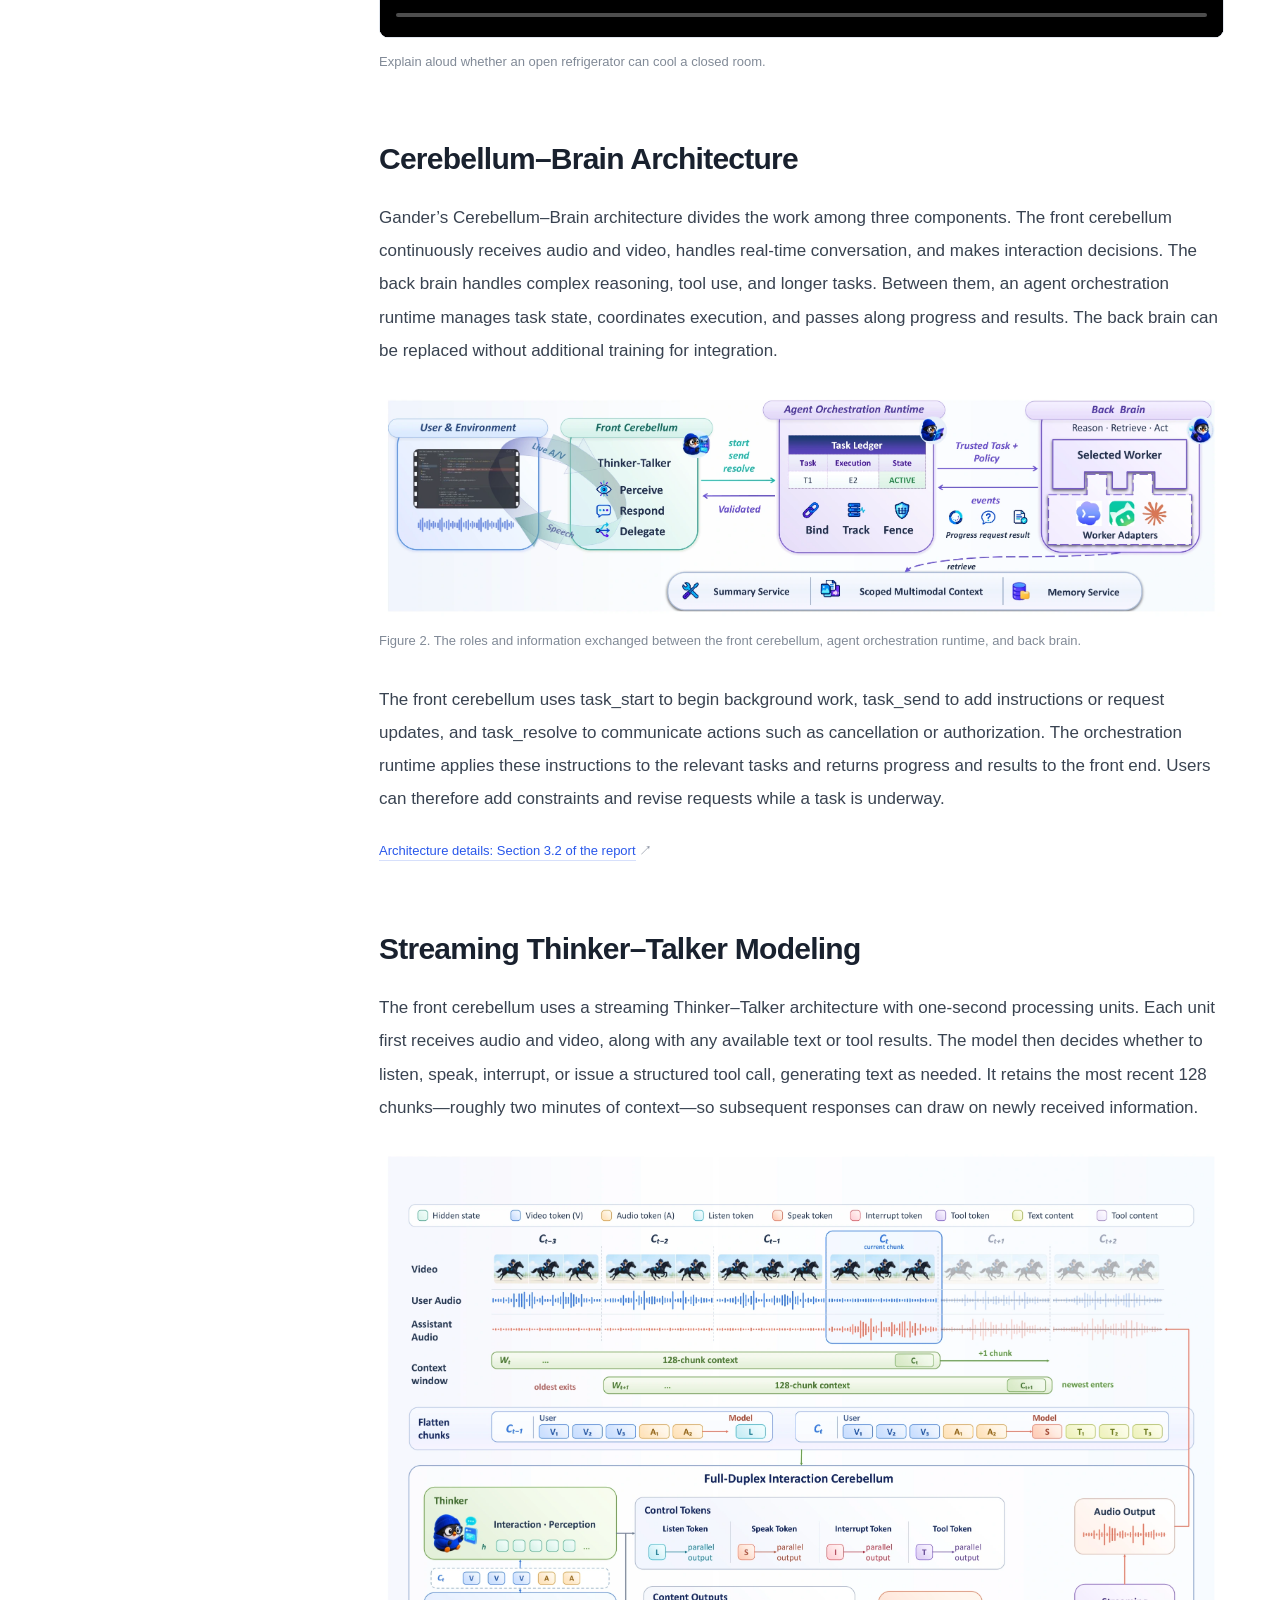
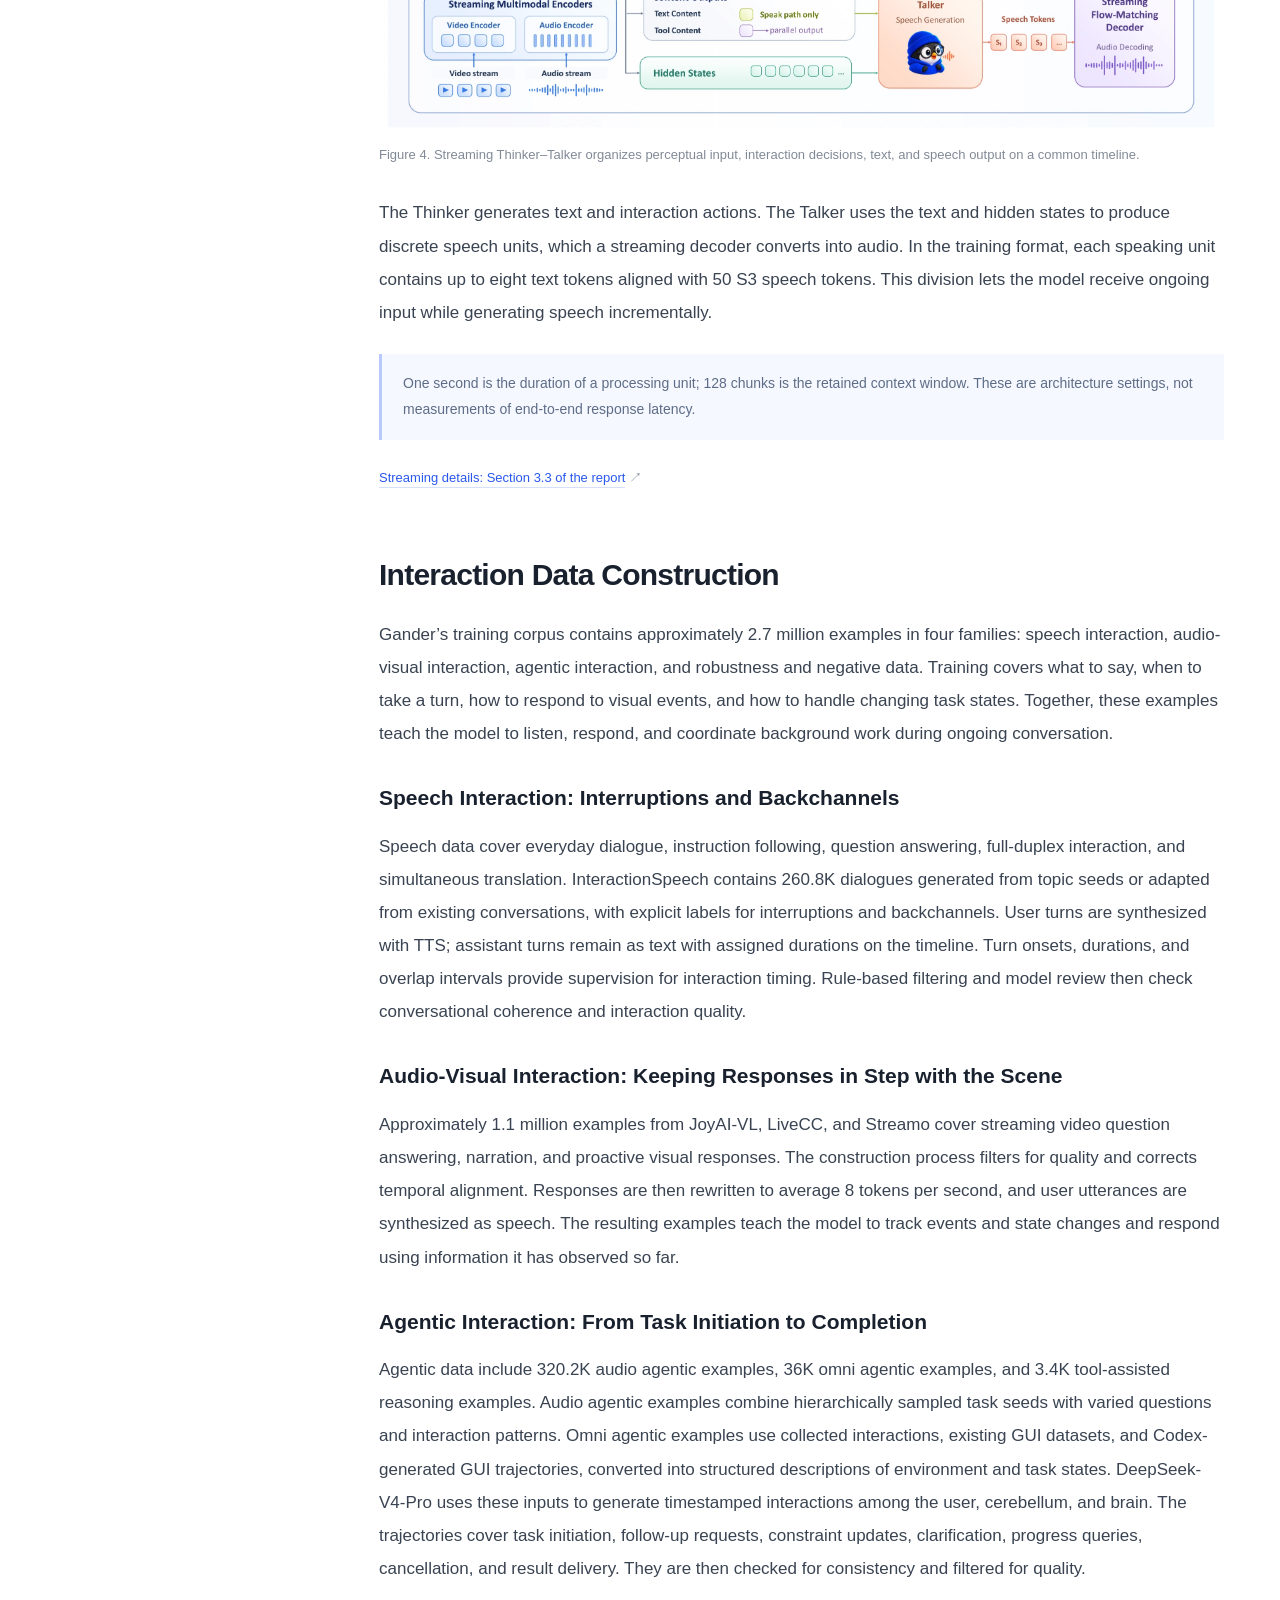
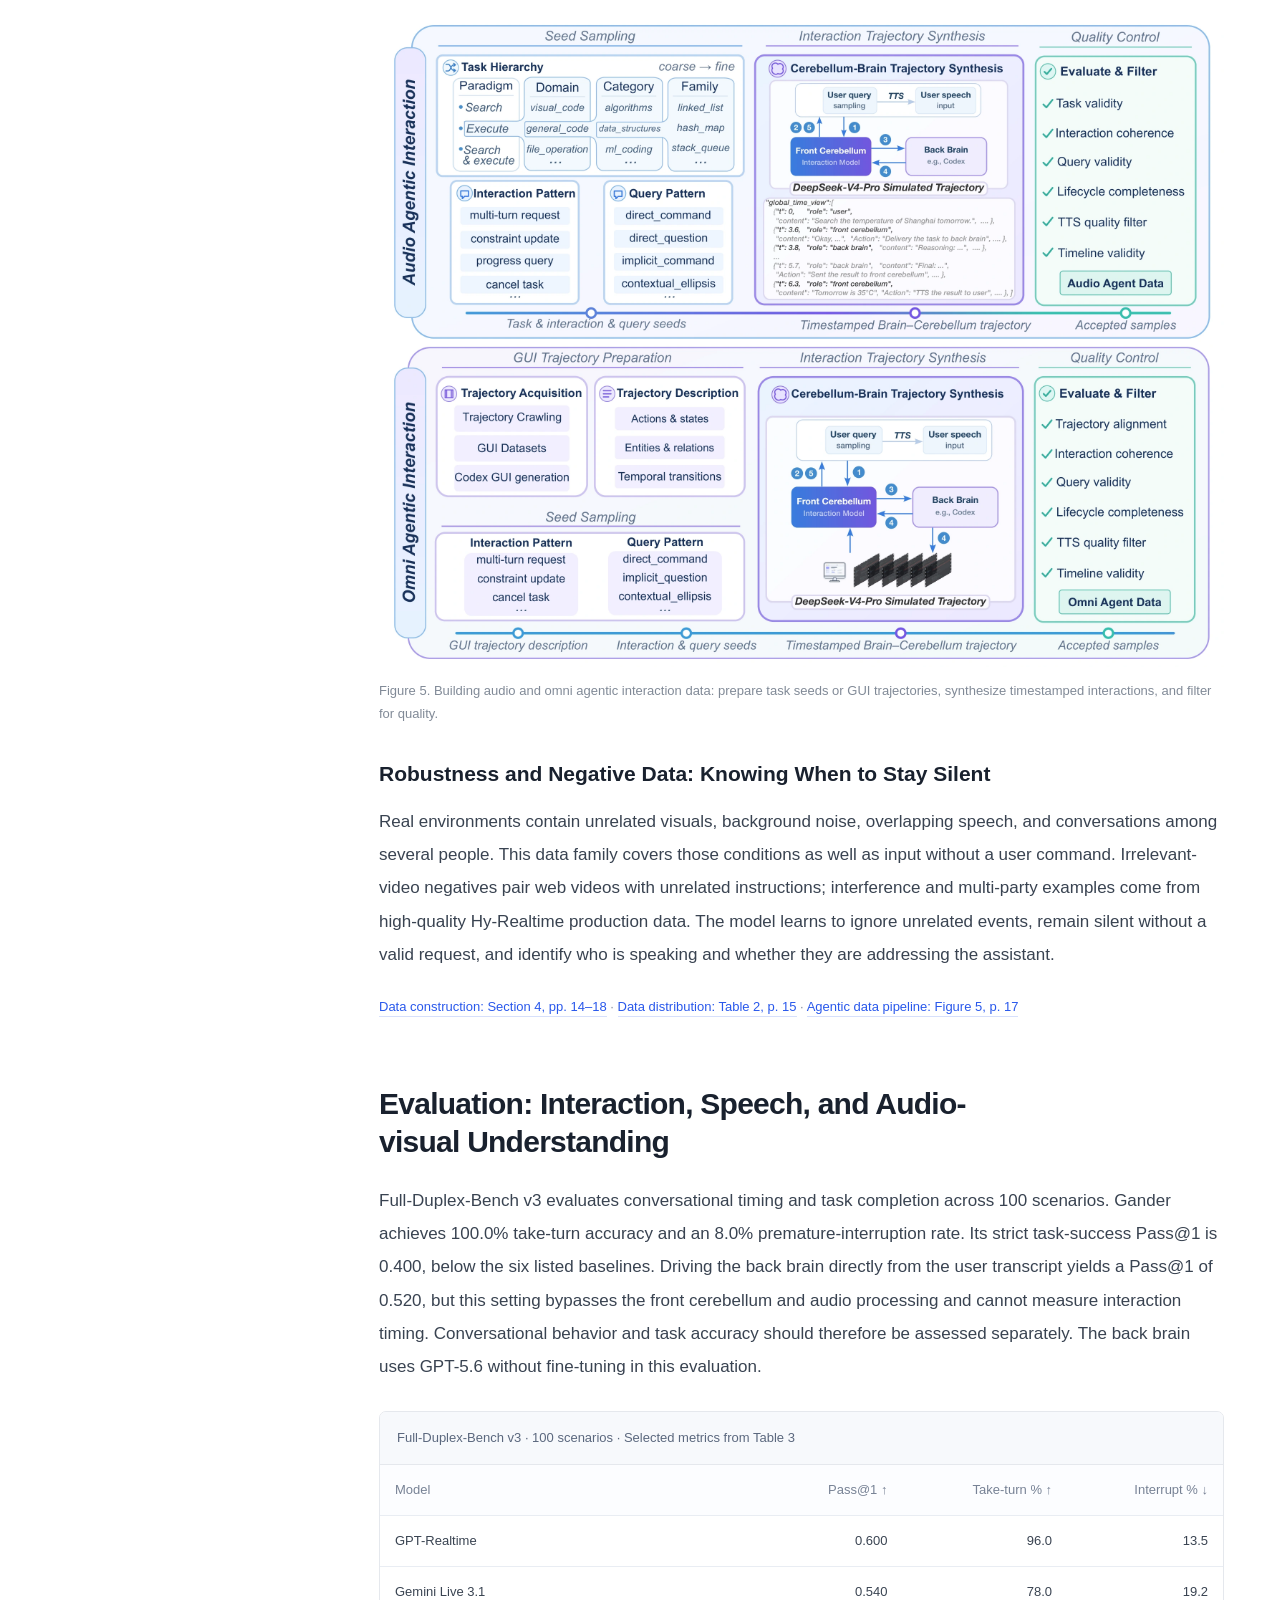
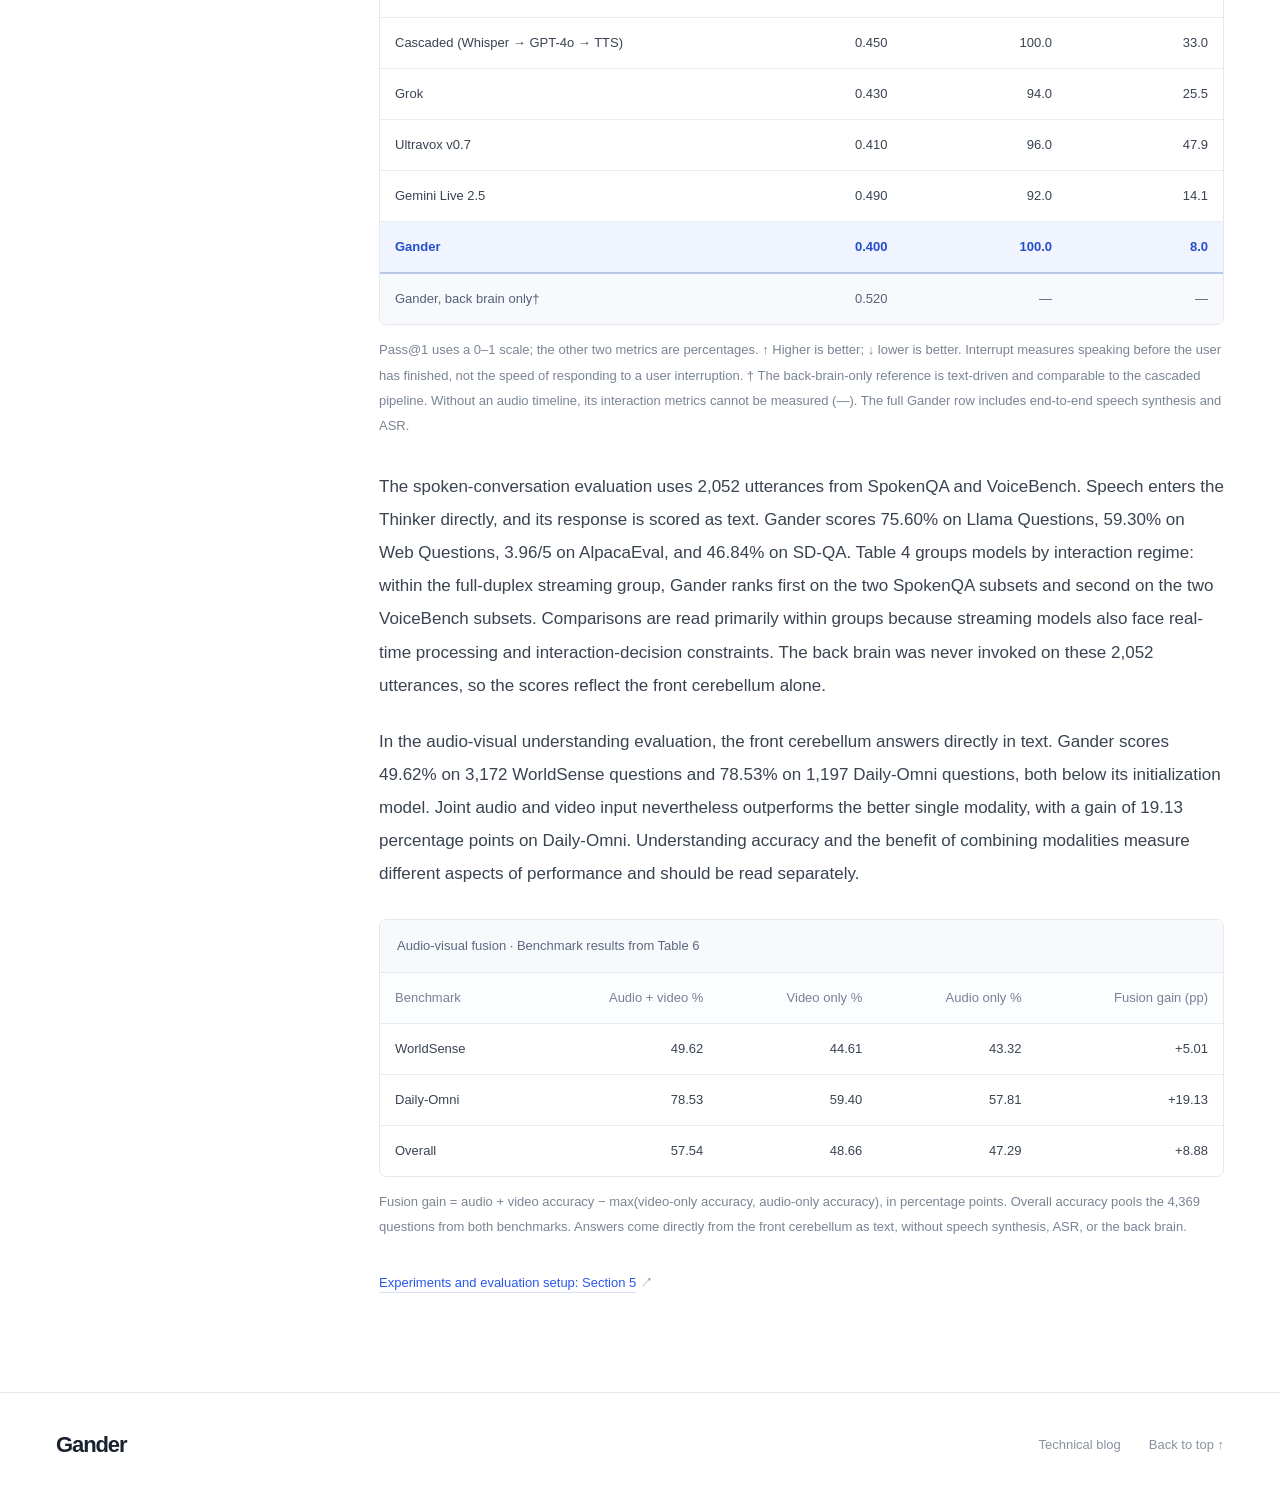
==== commit eb5eb9ed: "update page" ====
--- a/Omni-Interaction-Agent/index.html
+++ b/Omni-Interaction-Agent/index.html
@@ -2,12 +2,12 @@
  <meta charset="utf-8"><meta name="viewport" content="width=device-width, initial-scale=1">
  <meta name="theme-color" content="#ffffff">
  <title>Gander: 多模态双工交互智能体 · 技术博客</title>
- <meta name="description" content="通过十二个演示，了解 Gander 如何结合语音、视觉与实时对话完成智能体任务，并介绍小脑—大脑架构、交互数据构建及实验评估。">
+ <meta name="description" content="通过十五个演示，了解 Gander 如何结合语音、视觉与实时对话完成智能体任务，并介绍小脑—大脑架构、交互数据构建及实验评估。">
  <meta property="og:type" content="article"><meta property="og:title" content="Gander: 多模态双工交互智能体">
- <meta property="og:description" content="通过十二个演示，了解 Gander 如何结合语音、视觉与实时对话完成智能体任务，并介绍小脑—大脑架构、交互数据构建及实验评估。">
+ <meta property="og:description" content="通过十五个演示，了解 Gander 如何结合语音、视觉与实时对话完成智能体任务，并介绍小脑—大脑架构、交互数据构建及实验评估。">
  <link rel="icon" href="../assets/favicon.svg" type="image/svg+xml">
- <link rel="stylesheet" href="styles.css?v=20260915-4">
- <script src="content.js?v=20260915-6" defer=""></script><script src="app.js?v=20260915-1" defer=""></script>
+ <link rel="stylesheet" href="styles.css?v=20260915-5">
+ <script src="content.js?v=20260915-9" defer=""></script><script src="app.js?v=20260915-3" defer=""></script>
 </head>
 <body id="top">
  <a data-i18n="skip" class="skip-link" href="#article">跳至文章正文</a>
@@ -41,14 +41,14 @@
       </div>
       <span data-i18n="video.visual-task.title">多模态智能体交互任务</span>
      </div>
-     <span class="media-count" aria-hidden="true">01 / 12</span>
+     <span class="media-count" aria-hidden="true">01-02 / 15</span>
     </div>
-    <div class="media-slide" data-media-slide="">
+    <div class="media-slide" data-media-slide="" data-media-number="1">
      <div class="media-shell media-shell-native"><video class="video-native-ratio" controls="" playsinline="" preload="metadata" poster="asset/posters/visual-task-english.jpg" width="3024" height="1898" data-i18n-aria="video.visual-task.demo2.title" aria-label="贪吃蛇游戏演示（英语）"><source src="asset/videos/visual-task-english.mov" type="video/mp4"><a data-i18n="video.open" href="asset/videos/visual-task-english.mov">直接打开视频</a></video>
      <div class="video-error" role="status" hidden=""><p data-i18n="video.error">视频暂时无法播放，请尝试直接打开。</p><a data-i18n="video.open" href="asset/videos/visual-task-english.mov" target="_blank" rel="noopener">直接打开视频</a></div></div>
      <figcaption data-i18n="video.visual-task.demo2.caption">创建贪吃蛇小游戏，并实时修改画面内容（英语）。</figcaption>
     </div>
-    <div class="media-slide" data-media-slide="" hidden="">
+    <div class="media-slide" data-media-slide="" data-media-number="2" hidden="">
      <div class="media-shell"><video controls="" playsinline="" preload="none" src="asset/videos/visual-task.mp4" poster="asset/posters/visual-task.jpg" width="1920" height="1080" data-i18n-aria="video.visual-task.original.title" aria-label="Original Tetris demo"><a data-i18n="video.open" href="asset/videos/visual-task.mp4">直接打开视频</a></video>
      <div class="video-error" role="status" hidden=""><p data-i18n="video.error">视频暂时无法播放，请尝试直接打开。</p><a data-i18n="video.open" href="asset/videos/visual-task.mp4" target="_blank" rel="noopener">直接打开视频</a></div></div>
      <figcaption data-i18n="video.visual-task.original.caption">通过语音创建游戏、添加功能，并利用共享屏幕请求更改按钮颜色（中文）。</figcaption>
@@ -67,14 +67,14 @@
       </div>
       <span data-i18n="video.technical-report-reading.title">多模态智能体交互任务</span>
      </div>
-     <span class="media-count" aria-hidden="true">02 / 12</span>
+     <span class="media-count" aria-hidden="true">03-04 / 15</span>
     </div>
-    <div class="media-slide" data-media-slide="">
+    <div class="media-slide" data-media-slide="" data-media-number="3">
      <div class="media-shell media-shell-native"><video class="video-native-ratio" controls="" playsinline="" preload="metadata" poster="asset/posters/model-comparison-english.jpg" width="3024" height="1898" data-i18n-aria="video.technical-report-reading.demo1.title" aria-label="模型对比调研演示（英语）"><source src="asset/videos/model-comparison-english.mov" type="video/mp4"><a data-i18n="video.open" href="asset/videos/model-comparison-english.mov">直接打开视频</a></video>
      <div class="video-error" role="status" hidden=""><p data-i18n="video.error">视频暂时无法播放，请尝试直接打开。</p><a data-i18n="video.open" href="asset/videos/model-comparison-english.mov" target="_blank" rel="noopener">直接打开视频</a></div></div>
      <figcaption data-i18n="video.technical-report-reading.demo1.caption">浏览模型页面，通过共享屏幕发起调研，并生成模型对比报告（英语）。</figcaption>
     </div>
-    <div class="media-slide" data-media-slide="" hidden="">
+    <div class="media-slide" data-media-slide="" data-media-number="4" hidden="">
      <div class="media-shell"><video controls="" playsinline="" preload="none" src="asset/videos/technical-report-reading.mp4" poster="asset/posters/technical-report-reading.jpg" width="1920" height="1080" data-i18n-aria="video.technical-report-reading.original.title" aria-label="原始技术报告调研演示（中文）"><a data-i18n="video.open" href="asset/videos/technical-report-reading.mp4">直接打开视频</a></video>
      <div class="video-error" role="status" hidden=""><p data-i18n="video.error">视频暂时无法播放，请尝试直接打开。</p><a data-i18n="video.open" href="asset/videos/technical-report-reading.mp4" target="_blank" rel="noopener">直接打开视频</a></div></div>
      <figcaption data-i18n="video.technical-report-reading.original.caption">共享技术报告，发起调研与总结任务。视频中的部分内容以 5 倍速播放（中文）。</figcaption>
@@ -82,54 +82,91 @@
    </div>
  </figure></section>
 <section id="audio-agentic" aria-labelledby="heading-audio-agentic"><h2 id="heading-audio-agentic" data-i18n="heading.audio-agentic">语音智能体交互</h2><p data-i18n="p.collaboration.basic">用户希望查找上海周边适合拍摄的地点，并比较各自的优缺点。Gander 接收语音要求后，发起后台信息搜集任务。用户在等待期间可以询问进展，Gander 查询任务状态并作出回应，随后给出地点建议。</p><figure class="media-figure" id="demo-collaborative-task">
-   <div class="media-label"><span data-i18n="video.collaborative-task.title">语音智能体交互任务</span><span class="media-count" aria-hidden="true">03 / 12</span></div>
-   <div class="media-shell"><video controls="" playsinline="" preload="none" src="asset/videos/collaborative-task.mp4" poster="asset/posters/collaborative-task.jpg" width="1920" height="1080" data-i18n-aria="video.collaborative-task.title" aria-label="语音智能体交互任务"><a data-i18n="video.open" href="asset/videos/collaborative-task.mp4">直接打开视频</a></video>
-   <div class="video-error" role="status" hidden=""><p data-i18n="video.error">视频暂时无法播放，请尝试直接打开。</p><a data-i18n="video.open" href="asset/videos/collaborative-task.mp4" target="_blank" rel="noopener">直接打开视频</a></div></div>
-   <figcaption data-i18n="video.collaborative-task.caption">查找拍摄地点、查询任务进度，并获取地点建议。</figcaption>
+   <div class="media-carousel" data-media-carousel="">
+    <div class="media-label media-carousel-header">
+     <div class="media-label-main">
+      <div class="media-carousel-toolbar">
+       <div class="media-carousel-controls">
+        <button type="button" class="media-carousel-button" data-carousel-previous="" data-i18n-aria="video.carousel.previous" aria-label="上一个视频"><span aria-hidden="true">←</span></button>
+        <button type="button" class="media-carousel-button" data-carousel-next="" data-i18n-aria="video.carousel.next" aria-label="下一个视频"><span aria-hidden="true">→</span></button>
+       </div>
+       <span class="media-slide-count" aria-live="polite"><span class="visually-hidden" data-i18n="video.carousel.position">当前视频</span><span data-carousel-count="">1 / 2</span></span>
+      </div>
+      <span data-i18n="video.collaborative-task.title">语音智能体交互任务</span>
+     </div>
+     <span class="media-count" aria-hidden="true">05-06 / 15</span>
+    </div>
+    <div class="media-slide" data-media-slide="" data-media-number="5">
+     <div class="media-shell media-shell-native"><video class="video-native-ratio" controls="" playsinline="" preload="metadata" poster="asset/posters/collaborative-task-english.jpg" width="3024" height="1898" data-i18n-aria="video.collaborative-task.demo3.title" aria-label="拍摄地点调研演示（英语）"><source src="asset/videos/collaborative-task-english.mov" type="video/mp4"><a data-i18n="video.open" href="asset/videos/collaborative-task-english.mov">直接打开视频</a></video>
+     <div class="video-error" role="status" hidden=""><p data-i18n="video.error">视频暂时无法播放，请尝试直接打开。</p><a data-i18n="video.open" href="asset/videos/collaborative-task-english.mov" target="_blank" rel="noopener">直接打开视频</a></div></div>
+     <figcaption data-i18n="video.collaborative-task.demo3.caption">通过语音查找上海周边拍摄地点、比较优缺点，并在任务执行期间查询进度（英语）。</figcaption>
+    </div>
+    <div class="media-slide" data-media-slide="" data-media-number="6" hidden="">
+     <div class="media-shell"><video controls="" playsinline="" preload="none" src="asset/videos/collaborative-task.mp4" poster="asset/posters/collaborative-task.jpg" width="1920" height="1080" data-i18n-aria="video.collaborative-task.original.title" aria-label="原始拍摄地点调研演示（中文）"><a data-i18n="video.open" href="asset/videos/collaborative-task.mp4">直接打开视频</a></video>
+     <div class="video-error" role="status" hidden=""><p data-i18n="video.error">视频暂时无法播放，请尝试直接打开。</p><a data-i18n="video.open" href="asset/videos/collaborative-task.mp4" target="_blank" rel="noopener">直接打开视频</a></div></div>
+     <figcaption data-i18n="video.collaborative-task.original.caption">查找拍摄地点、查询任务进度，并获取地点建议（中文）。</figcaption>
+    </div>
+   </div>
  </figure></section>
 <section id="dialogue" aria-labelledby="heading-dialogue"><h2 id="heading-dialogue" data-i18n="heading.dialogue">音视频全双工对话</h2><p data-i18n="p.perception.commentary">当用户请 Gander 解说一段旅行视频时，它会随着镜头切换，持续描述海边建筑、街巷和行人。解说内容跟随画面变化，让用户能够边看边听。</p><figure class="media-figure" id="demo-video-commentary">
-   <div class="media-label"><span data-i18n="video.video-commentary.title">流式视频解说</span><span class="media-count" aria-hidden="true">04 / 12</span></div>
+   <div class="media-label"><span data-i18n="video.video-commentary.title">流式视频解说</span><span class="media-count" aria-hidden="true">07 / 15</span></div>
    <div class="media-shell"><video controls="" playsinline="" preload="none" src="asset/videos/video-commentary.mp4" poster="asset/posters/video-commentary.jpg" width="1920" height="1080" data-i18n-aria="video.video-commentary.title" aria-label="流式视频解说"><a data-i18n="video.open" href="asset/videos/video-commentary.mp4">直接打开视频</a></video>
    <div class="video-error" role="status" hidden=""><p data-i18n="video.error">视频暂时无法播放，请尝试直接打开。</p><a data-i18n="video.open" href="asset/videos/video-commentary.mp4" target="_blank" rel="noopener">直接打开视频</a></div></div>
    <figcaption data-i18n="video.video-commentary.caption">随着旅行视频的镜头变化，持续解说画面内容。</figcaption>
  </figure><p data-i18n="p.perception.context">用户只需先提出“看到企鹅时告诉我”，Gander 就会持续观察视频，并在企鹅出现时主动提醒。这类交互要求模型记住先前的指令，并在后续画面中识别相应事件。</p><figure class="media-figure" id="demo-visual-proactivity">
-   <div class="media-label"><span data-i18n="video.visual-proactivity.title">视觉主动交互</span><span class="media-count" aria-hidden="true">05 / 12</span></div>
+   <div class="media-label"><span data-i18n="video.visual-proactivity.title">视觉主动交互</span><span class="media-count" aria-hidden="true">08 / 15</span></div>
    <div class="media-shell"><video controls="" playsinline="" preload="none" src="asset/videos/visual-proactivity.mp4" poster="asset/posters/visual-proactivity.jpg" width="1920" height="1080" data-i18n-aria="video.visual-proactivity.title" aria-label="视觉主动交互"><a data-i18n="video.open" href="asset/videos/visual-proactivity.mp4">直接打开视频</a></video>
    <div class="video-error" role="status" hidden=""><p data-i18n="video.error">视频暂时无法播放，请尝试直接打开。</p><a data-i18n="video.open" href="asset/videos/visual-proactivity.mp4" target="_blank" rel="noopener">直接打开视频</a></div></div>
    <figcaption data-i18n="video.visual-proactivity.caption">记住“看到企鹅时告诉我”的要求，在企鹅出现时主动提醒。</figcaption>
- </figure><p data-i18n="p.dialogue.translation">在版本发布、安全审计和风险讨论等场景中，Gander 持续接收说话内容，并逐步输出另一种语言的译文。以下分别展示中译英和英译中的同声传译过程。</p><figure class="media-figure" id="demo-translation-zh-en">
-   <div class="media-label"><span data-i18n="video.translation-zh-en.title">同声传译 · 中文 → 英文</span><span class="media-count" aria-hidden="true">06 / 12</span></div>
-   <div class="media-shell"><video controls="" playsinline="" preload="none" src="asset/videos/translation-zh-en.mp4" poster="asset/posters/translation-zh-en.jpg" width="1920" height="1080" data-i18n-aria="video.translation-zh-en.title" aria-label="同声传译 · 中文 → 英文"><a data-i18n="video.open" href="asset/videos/translation-zh-en.mp4">直接打开视频</a></video>
-   <div class="video-error" role="status" hidden=""><p data-i18n="video.error">视频暂时无法播放，请尝试直接打开。</p><a data-i18n="video.open" href="asset/videos/translation-zh-en.mp4" target="_blank" rel="noopener">直接打开视频</a></div></div>
-   <figcaption data-i18n="video.translation-zh-en.caption">围绕版本发布与安全审计，将中文语音实时译成英文。</figcaption>
- </figure><figure class="media-figure" id="demo-translation-en-zh">
-   <div class="media-label"><span data-i18n="video.translation-en-zh.title">同声传译 · 英文 → 中文</span><span class="media-count" aria-hidden="true">07 / 12</span></div>
-   <div class="media-shell"><video controls="" playsinline="" preload="none" src="asset/videos/translation-en-zh.mp4" poster="asset/posters/translation-en-zh.jpg" width="1920" height="1080" data-i18n-aria="video.translation-en-zh.title" aria-label="同声传译 · 英文 → 中文"><a data-i18n="video.open" href="asset/videos/translation-en-zh.mp4">直接打开视频</a></video>
-   <div class="video-error" role="status" hidden=""><p data-i18n="video.error">视频暂时无法播放，请尝试直接打开。</p><a data-i18n="video.open" href="asset/videos/translation-en-zh.mp4" target="_blank" rel="noopener">直接打开视频</a></div></div>
-   <figcaption data-i18n="video.translation-en-zh.caption">围绕版本发布与安全审计，将英文语音实时译成中文。</figcaption>
+ </figure><p data-i18n="p.dialogue.translation">在版本发布、安全审计和风险讨论等场景中，Gander 持续接收说话内容，并逐步输出另一种语言的译文。以下分别展示中译英和英译中的同声传译过程。</p><figure class="media-figure" id="demo-simultaneous-translation">
+   <div class="media-carousel" data-media-carousel="">
+    <div class="media-label media-carousel-header">
+     <div class="media-label-main">
+      <div class="media-carousel-toolbar">
+       <div class="media-carousel-controls">
+        <button type="button" class="media-carousel-button" data-carousel-previous="" data-i18n-aria="video.carousel.previous" aria-label="上一个视频"><span aria-hidden="true">←</span></button>
+        <button type="button" class="media-carousel-button" data-carousel-next="" data-i18n-aria="video.carousel.next" aria-label="下一个视频"><span aria-hidden="true">→</span></button>
+       </div>
+       <span class="media-slide-count" aria-live="polite"><span class="visually-hidden" data-i18n="video.carousel.position">当前视频</span><span data-carousel-count="">1 / 2</span></span>
+      </div>
+      <span data-i18n="video.translation.title">同声传译</span>
+     </div>
+     <span class="media-count" aria-hidden="true">09-10 / 15</span>
+    </div>
+    <div class="media-slide" data-media-slide="" data-media-number="9">
+     <div class="media-shell"><video controls="" playsinline="" preload="none" src="asset/videos/translation-zh-en.mp4" poster="asset/posters/translation-zh-en.jpg" width="1920" height="1080" data-i18n-aria="video.translation-zh-en.title" aria-label="同声传译 · 中文 → 英文"><a data-i18n="video.open" href="asset/videos/translation-zh-en.mp4">直接打开视频</a></video>
+     <div class="video-error" role="status" hidden=""><p data-i18n="video.error">视频暂时无法播放，请尝试直接打开。</p><a data-i18n="video.open" href="asset/videos/translation-zh-en.mp4" target="_blank" rel="noopener">直接打开视频</a></div></div>
+     <figcaption data-i18n="video.translation-zh-en.caption">围绕版本发布与安全审计，将中文语音实时译成英文。</figcaption>
+    </div>
+    <div class="media-slide" data-media-slide="" data-media-number="10" hidden="">
+     <div class="media-shell"><video controls="" playsinline="" preload="none" src="asset/videos/translation-en-zh.mp4" poster="asset/posters/translation-en-zh.jpg" width="1920" height="1080" data-i18n-aria="video.translation-en-zh.title" aria-label="同声传译 · 英文 → 中文"><a data-i18n="video.open" href="asset/videos/translation-en-zh.mp4">直接打开视频</a></video>
+     <div class="video-error" role="status" hidden=""><p data-i18n="video.error">视频暂时无法播放，请尝试直接打开。</p><a data-i18n="video.open" href="asset/videos/translation-en-zh.mp4" target="_blank" rel="noopener">直接打开视频</a></div></div>
+     <figcaption data-i18n="video.translation-en-zh.caption">围绕版本发布与安全审计，将英文语音实时译成中文。</figcaption>
+    </div>
+   </div>
  </figure><p data-i18n="p.dialogue.duplex">自然的全双工对话，需要区分附和与打断。用户简短附和时，Gander 继续讲述；用户明确要求停下时，它则暂停回应，把话语权交还给用户。模型在说话的同时听取反馈，并根据用户意图调整回应方式。</p><figure class="media-figure" id="demo-full-duplex">
-   <div class="media-label"><span data-i18n="video.full-duplex.title">全双工对话 · 附和与打断</span><span class="media-count" aria-hidden="true">08 / 12</span></div>
+   <div class="media-label"><span data-i18n="video.full-duplex.title">全双工对话 · 附和与打断</span><span class="media-count" aria-hidden="true">11 / 15</span></div>
    <div class="media-shell"><video controls="" playsinline="" preload="none" src="asset/videos/full-duplex.mp4" poster="asset/posters/full-duplex.jpg" width="1920" height="1080" data-i18n-aria="video.full-duplex.title" aria-label="全双工对话 · 附和与打断"><a data-i18n="video.open" href="asset/videos/full-duplex.mp4">直接打开视频</a></video>
    <div class="video-error" role="status" hidden=""><p data-i18n="video.error">视频暂时无法播放，请尝试直接打开。</p><a data-i18n="video.open" href="asset/videos/full-duplex.mp4" target="_blank" rel="noopener">直接打开视频</a></div></div>
    <figcaption data-i18n="video.full-duplex.caption">附和时继续讲述，收到明确的停止请求时暂停回应。</figcaption>
  </figure><p data-i18n="p.perception.video">理解一段视频，需要把当前画面与前面的情节联系起来。以下是项目提供的视频理解素材，保留了原始画面与声音。</p><figure class="media-figure" id="demo-video-understanding">
-   <div class="media-label"><span data-i18n="video.video-understanding.title">视频理解</span><span class="media-count" aria-hidden="true">09 / 12</span></div>
+   <div class="media-label"><span data-i18n="video.video-understanding.title">视频理解</span><span class="media-count" aria-hidden="true">12 / 15</span></div>
    <div class="media-shell"><video controls="" playsinline="" preload="none" src="asset/videos/video-understanding.mp4" poster="asset/posters/video-understanding.jpg" width="1920" height="1080" data-i18n-aria="video.video-understanding.title" aria-label="视频理解"><a data-i18n="video.open" href="asset/videos/video-understanding.mp4">直接打开视频</a></video>
    <div class="video-error" role="status" hidden=""><p data-i18n="video.error">视频暂时无法播放，请尝试直接打开。</p><a data-i18n="video.open" href="asset/videos/video-understanding.mp4" target="_blank" rel="noopener">直接打开视频</a></div></div>
    <figcaption data-i18n="video.video-understanding.caption">视频理解素材，保留原始画面与声音。</figcaption>
  </figure></section>
 <section id="reasoning" aria-labelledby="heading-reasoning"><h2 id="heading-reasoning" data-i18n="heading.reasoning">抗干扰、多人对话与简易推理</h2><p data-i18n="p.dialogue.robust">在关于护照丢失的对话中，周围出现了无关人声，Gander 仍围绕当前用户的问题继续交流。这类场景要求模型结合谈话内容与上下文，判断哪些话语是对自己说的，避免被无关声音带离当前话题。</p><figure class="media-figure" id="demo-robust-conversation">
-   <div class="media-label"><span data-i18n="video.robust-conversation.title">抗干扰语音对话</span><span class="media-count" aria-hidden="true">10 / 12</span></div>
+   <div class="media-label"><span data-i18n="video.robust-conversation.title">抗干扰语音对话</span><span class="media-count" aria-hidden="true">13 / 15</span></div>
    <div class="media-shell"><video controls="" playsinline="" preload="none" src="asset/videos/robust-conversation.mp4" poster="asset/posters/robust-conversation.jpg" width="1920" height="1080" data-i18n-aria="video.robust-conversation.title" aria-label="抗干扰语音对话"><a data-i18n="video.open" href="asset/videos/robust-conversation.mp4">直接打开视频</a></video>
    <div class="video-error" role="status" hidden=""><p data-i18n="video.error">视频暂时无法播放，请尝试直接打开。</p><a data-i18n="video.open" href="asset/videos/robust-conversation.mp4" target="_blank" rel="noopener">直接打开视频</a></div></div>
    <figcaption data-i18n="video.robust-conversation.caption">在无关人声干扰下，继续讨论当前用户的护照丢失问题。</figcaption>
  </figure><p data-i18n="p.reasoning.twoPerson">两人讨论出游计划后，用户询问其中一人提到的出发时间。Gander 根据刚才的对话作答，将问题与相应说话人的表述对应起来。</p><figure class="media-figure" id="demo-two-person-dialogue">
-   <div class="media-label"><span data-i18n="video.two-person-dialogue.title">多说话人对话理解</span><span class="media-count" aria-hidden="true">11 / 12</span></div>
+   <div class="media-label"><span data-i18n="video.two-person-dialogue.title">多说话人对话理解</span><span class="media-count" aria-hidden="true">14 / 15</span></div>
    <div class="media-shell"><video controls="" playsinline="" preload="none" src="asset/videos/two-person-dialogue.mp4" poster="asset/posters/two-person-dialogue.jpg" width="1920" height="1080" data-i18n-aria="video.two-person-dialogue.title" aria-label="多说话人对话理解"><a data-i18n="video.open" href="asset/videos/two-person-dialogue.mp4">直接打开视频</a></video>
    <div class="video-error" role="status" hidden=""><p data-i18n="video.error">视频暂时无法播放，请尝试直接打开。</p><a data-i18n="video.open" href="asset/videos/two-person-dialogue.mp4" target="_blank" rel="noopener">直接打开视频</a></div></div>
    <figcaption data-i18n="video.two-person-dialogue.caption">理解两人的出游讨论，回答关于出发时间的追问。</figcaption>
  </figure><p data-i18n="p.reasoning.demo">“一直开着冰箱门，能让密闭的房间降温吗？”面对这个日常物理问题，Gander 通过语音说明其中的道理，将推理过程组织成便于听懂的解释。</p><figure class="media-figure" id="demo-reasoning">
-   <div class="media-label"><span data-i18n="video.reasoning.title">语音常识推理</span><span class="media-count" aria-hidden="true">12 / 12</span></div>
+   <div class="media-label"><span data-i18n="video.reasoning.title">语音常识推理</span><span class="media-count" aria-hidden="true">15 / 15</span></div>
    <div class="media-shell"><video controls="" playsinline="" preload="none" src="asset/videos/reasoning.mp4" poster="asset/posters/reasoning.jpg" width="1920" height="1080" data-i18n-aria="video.reasoning.title" aria-label="语音常识推理"><a data-i18n="video.open" href="asset/videos/reasoning.mp4">直接打开视频</a></video>
    <div class="video-error" role="status" hidden=""><p data-i18n="video.error">视频暂时无法播放，请尝试直接打开。</p><a data-i18n="video.open" href="asset/videos/reasoning.mp4" target="_blank" rel="noopener">直接打开视频</a></div></div>
    <figcaption data-i18n="video.reasoning.caption">用语音解释：开着冰箱门，能让密闭房间降温吗？</figcaption>
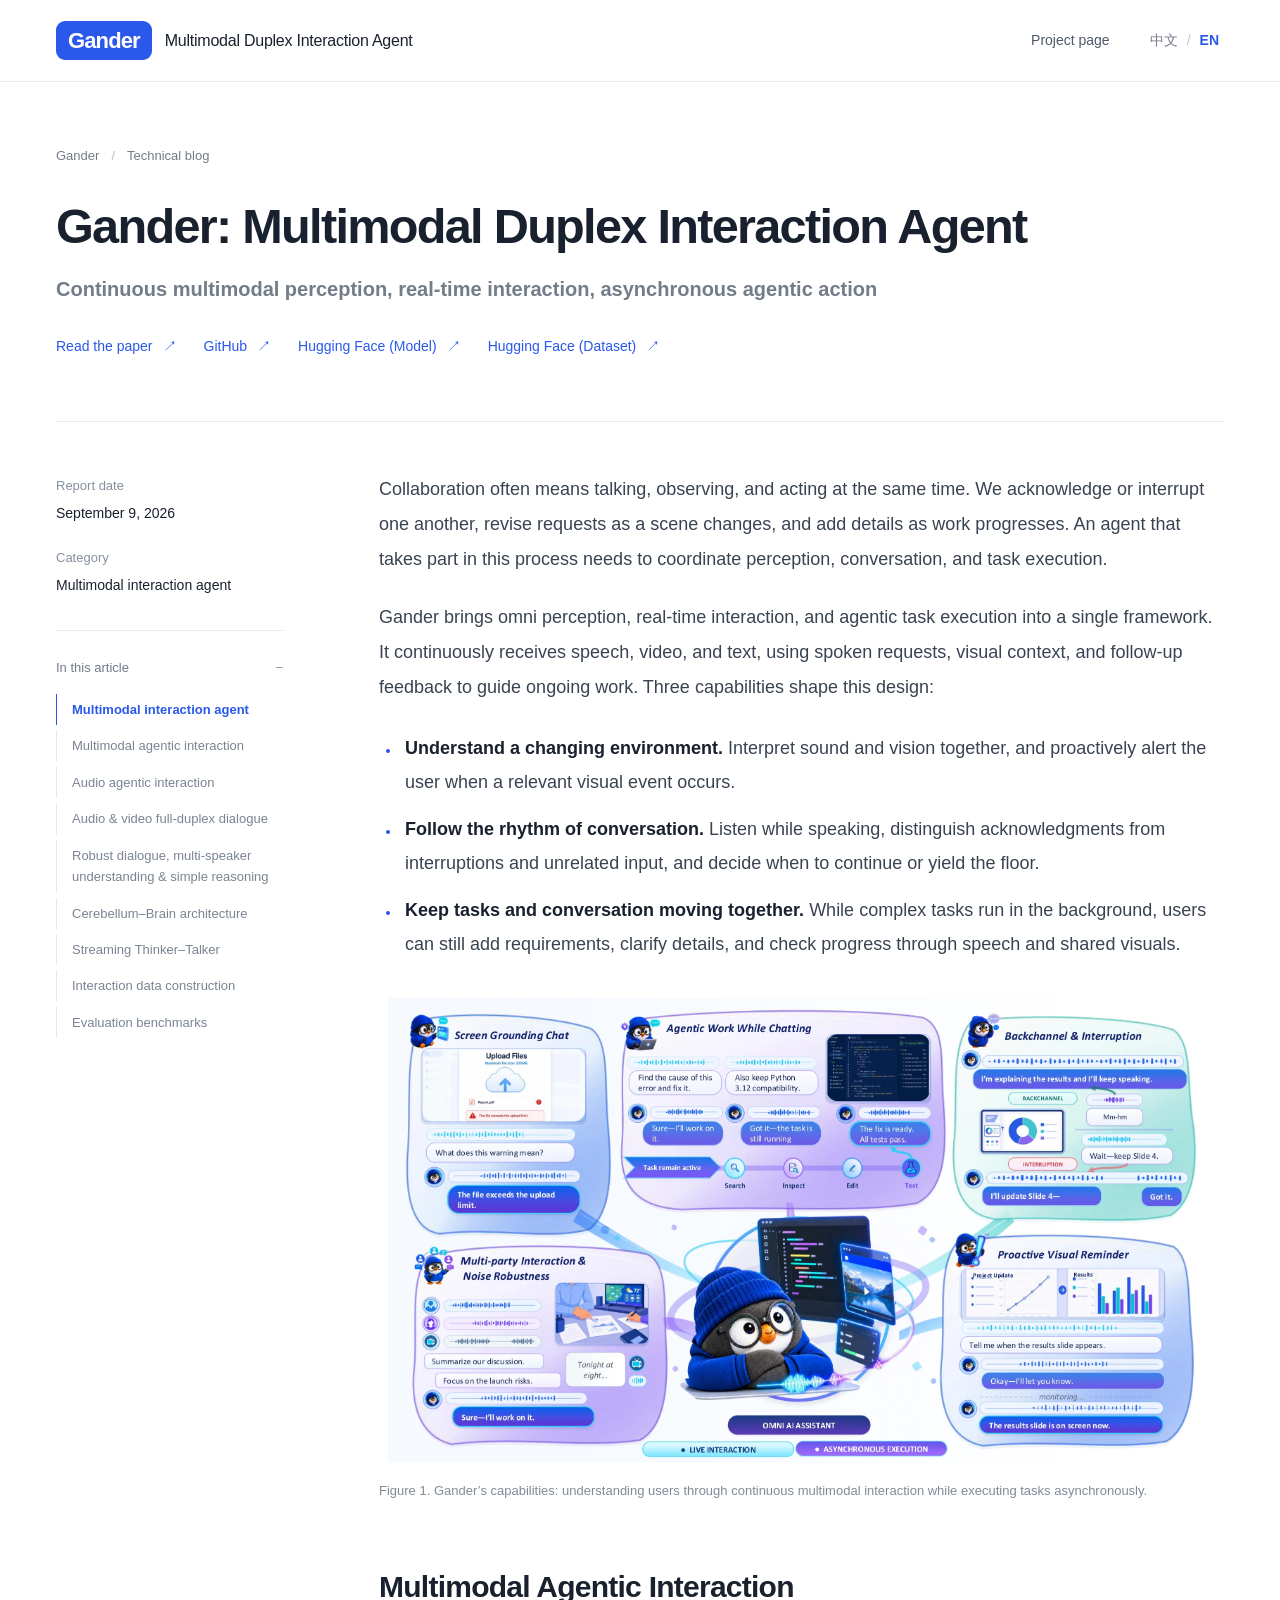
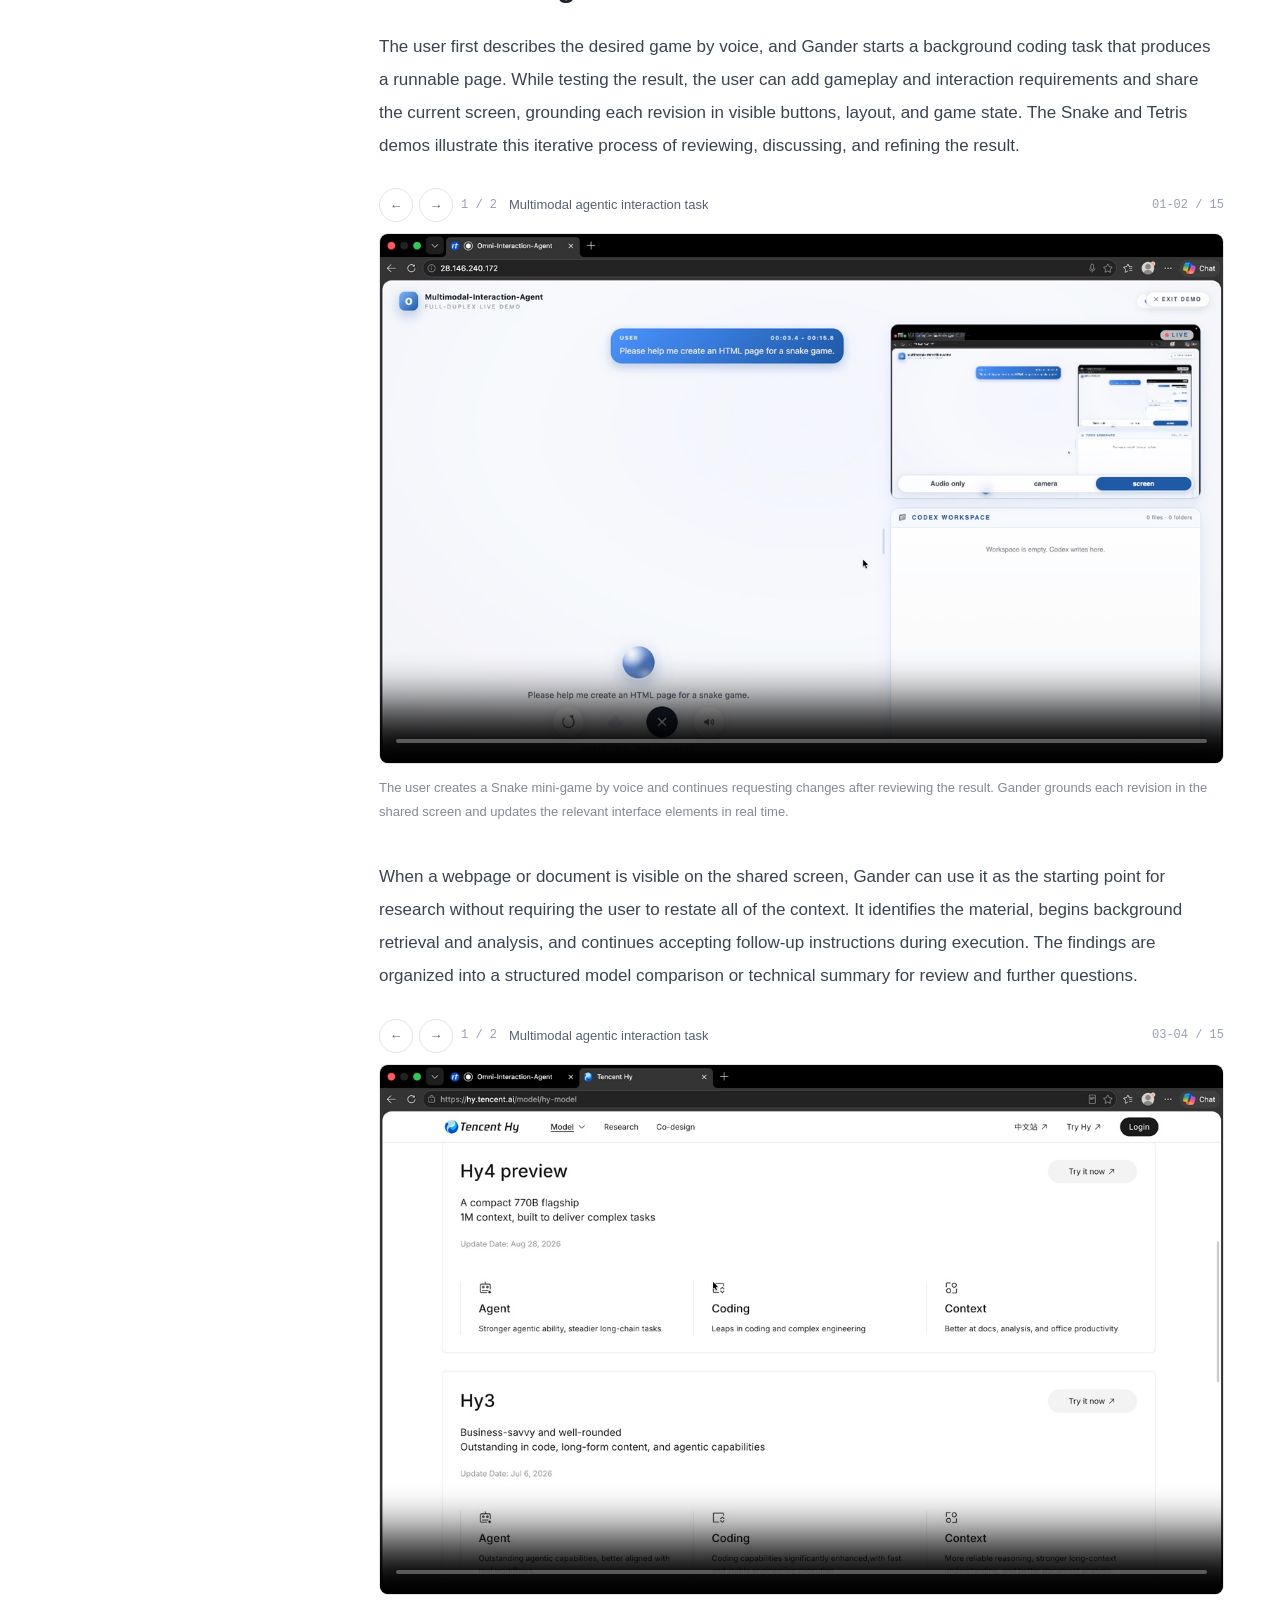
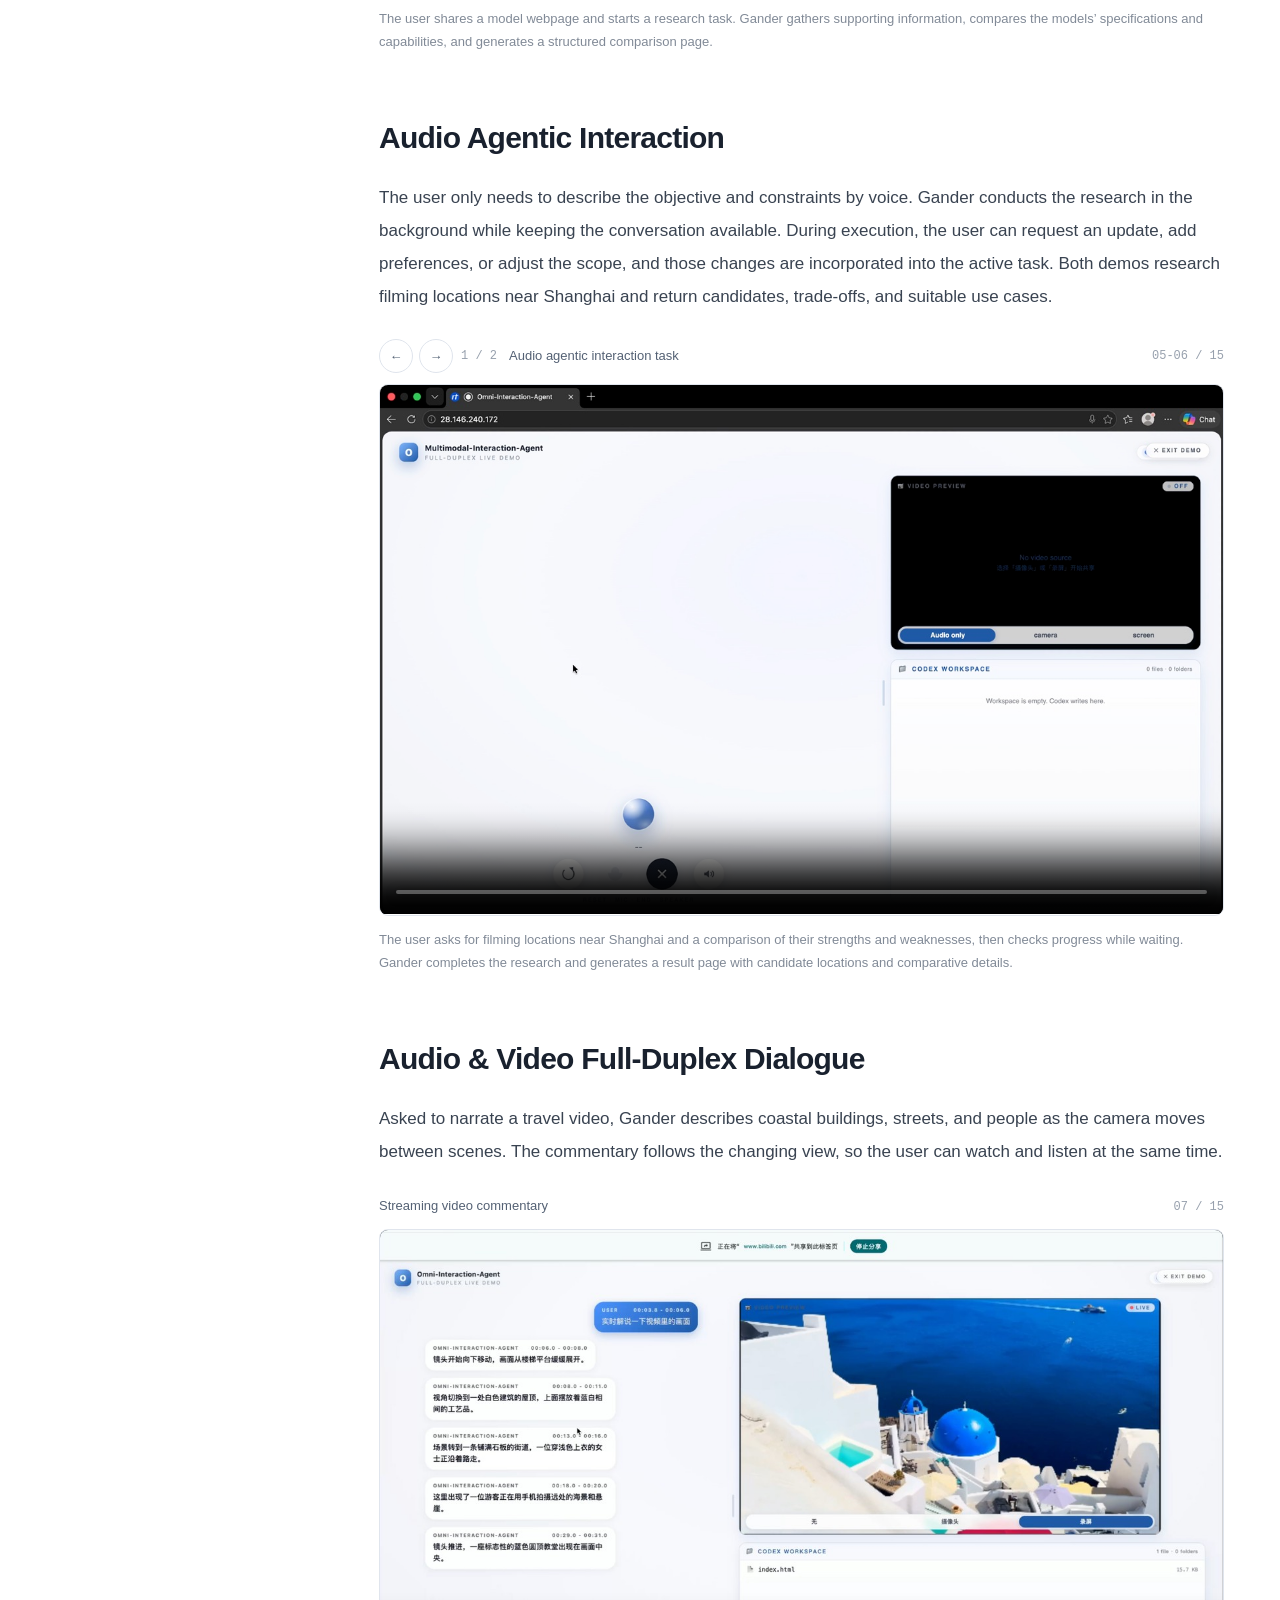
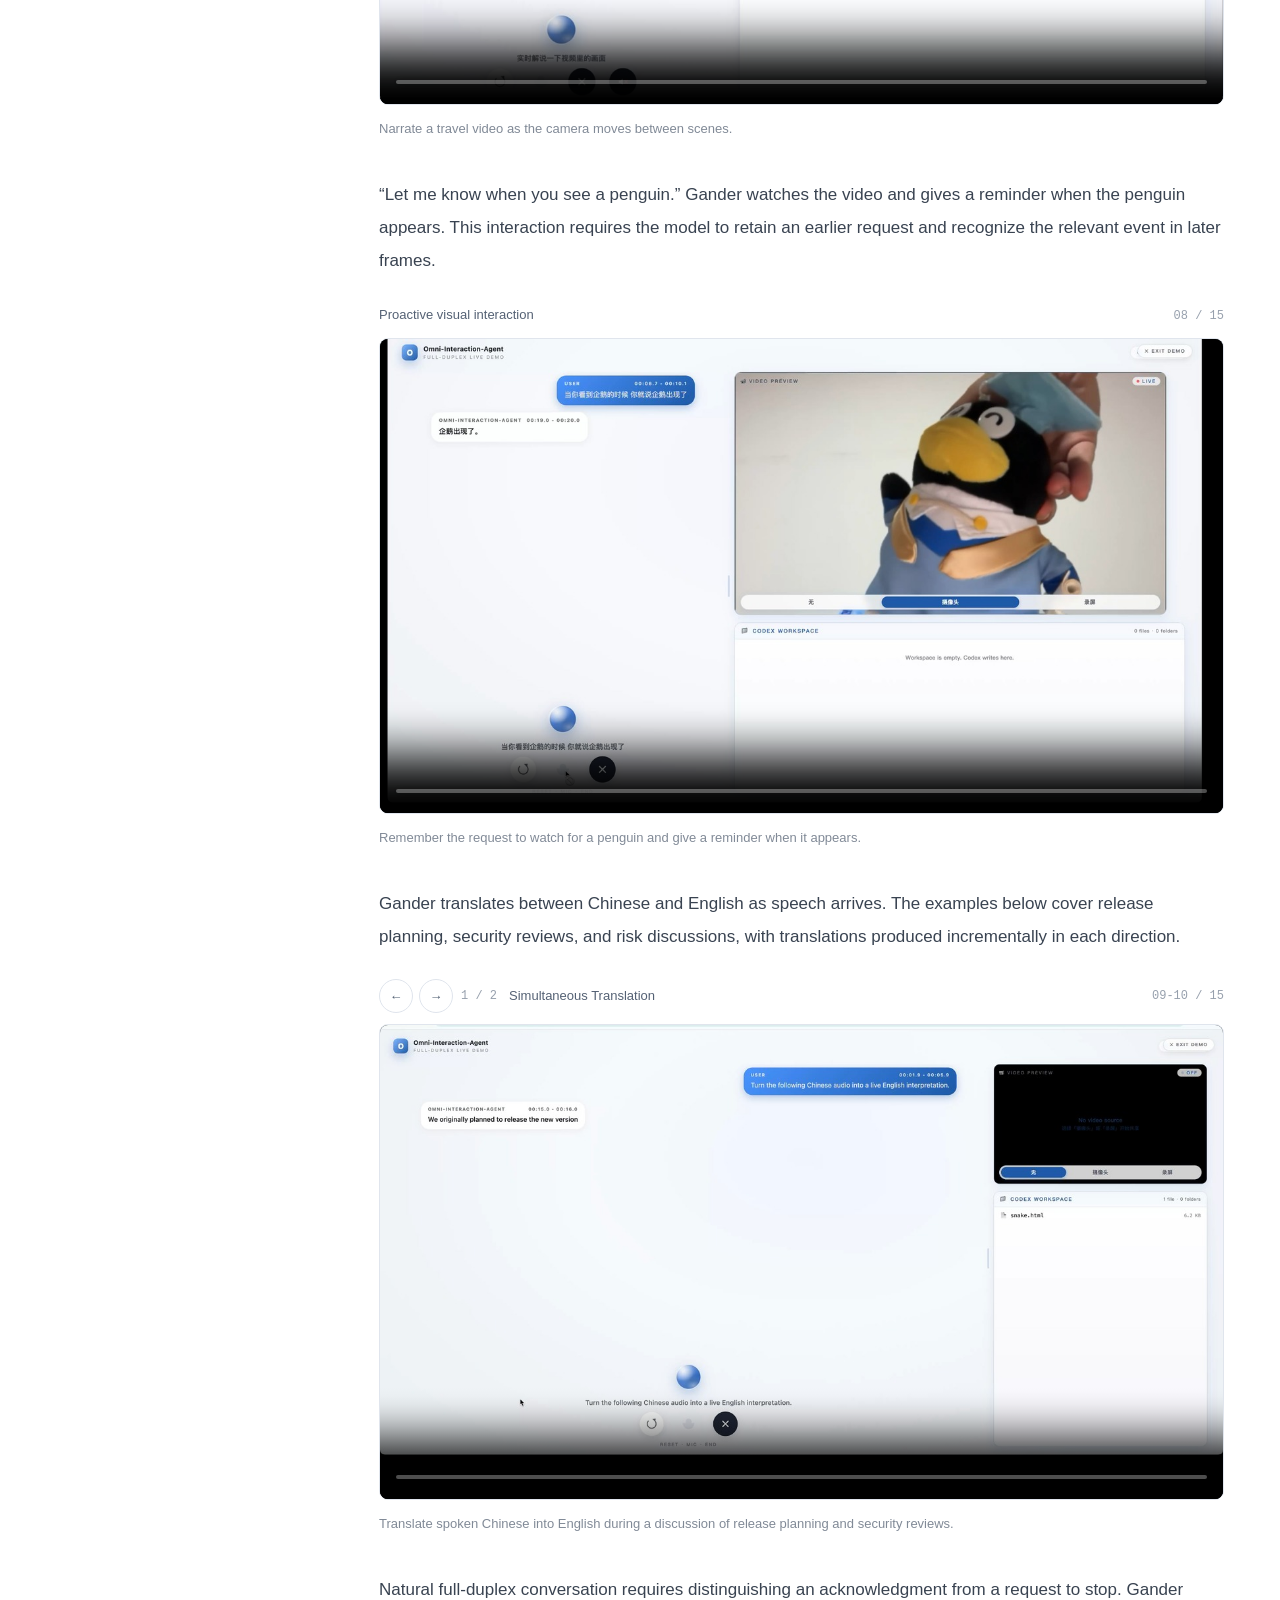
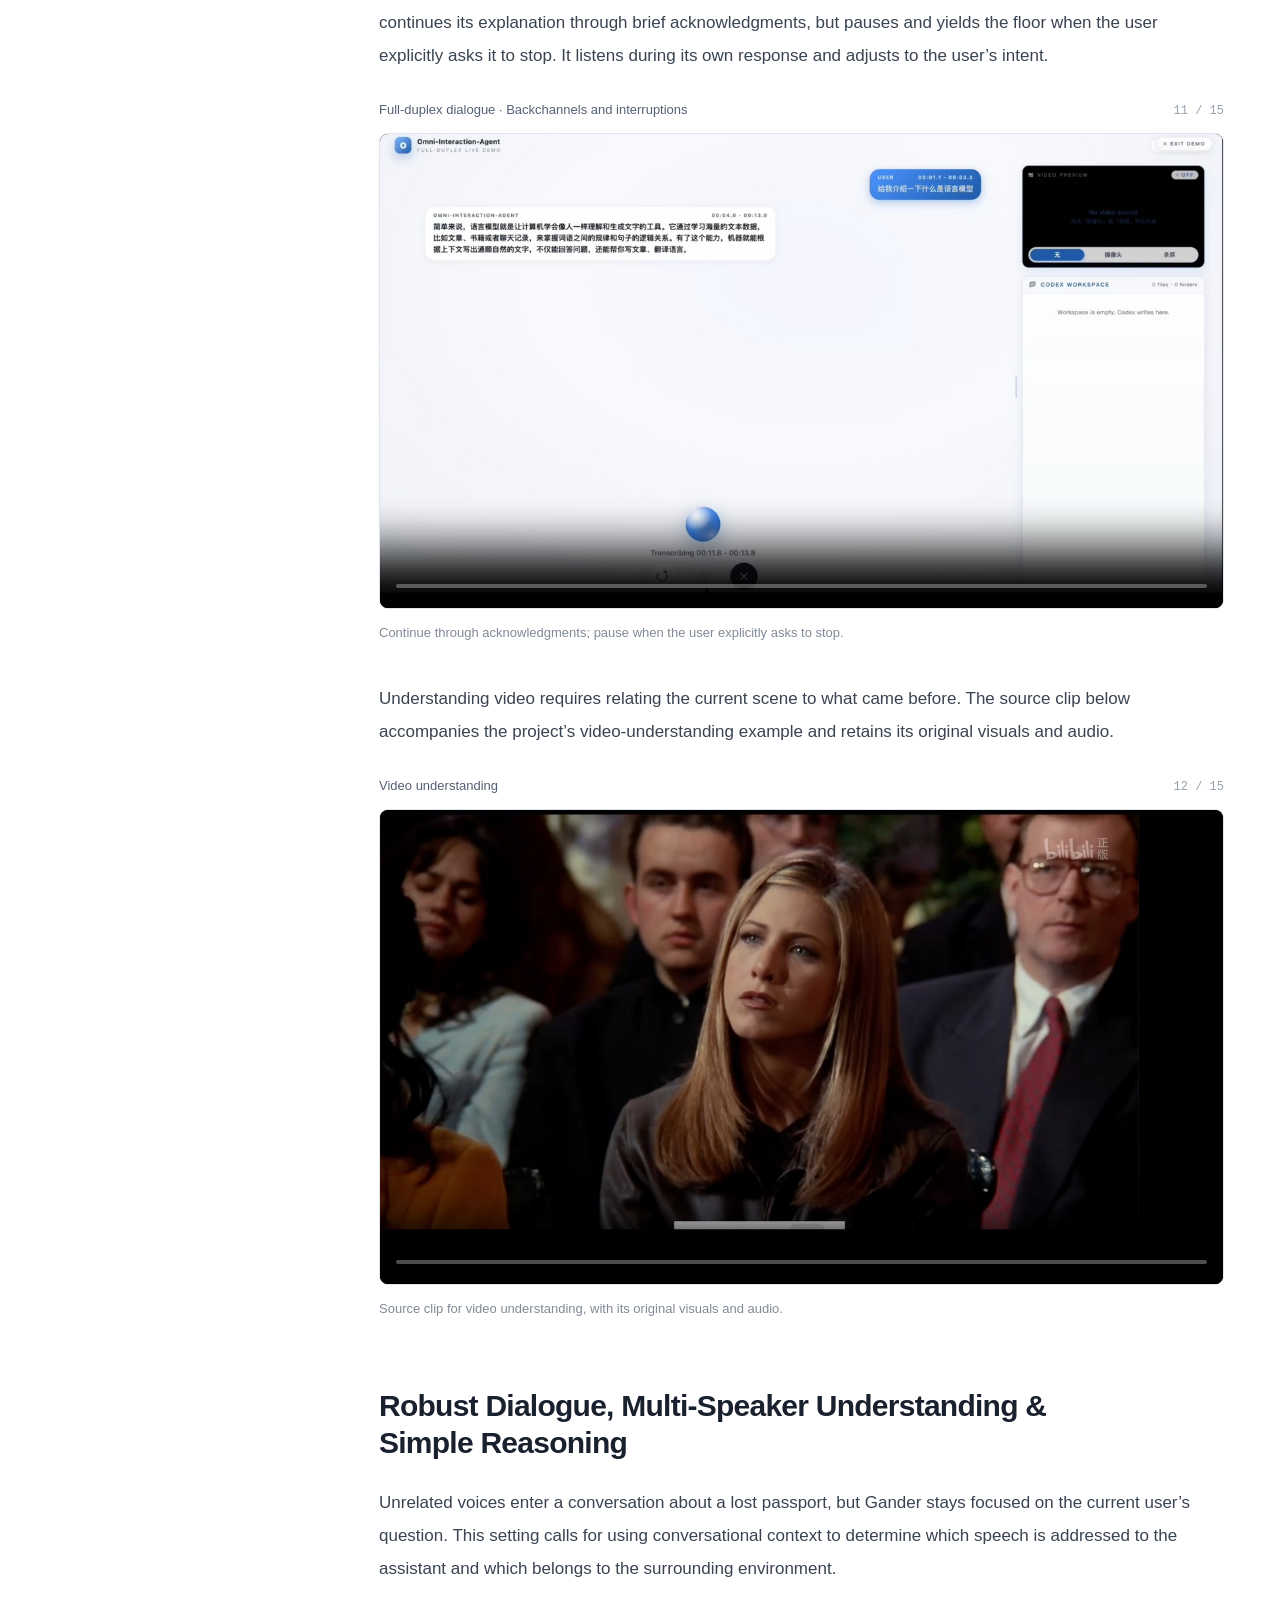
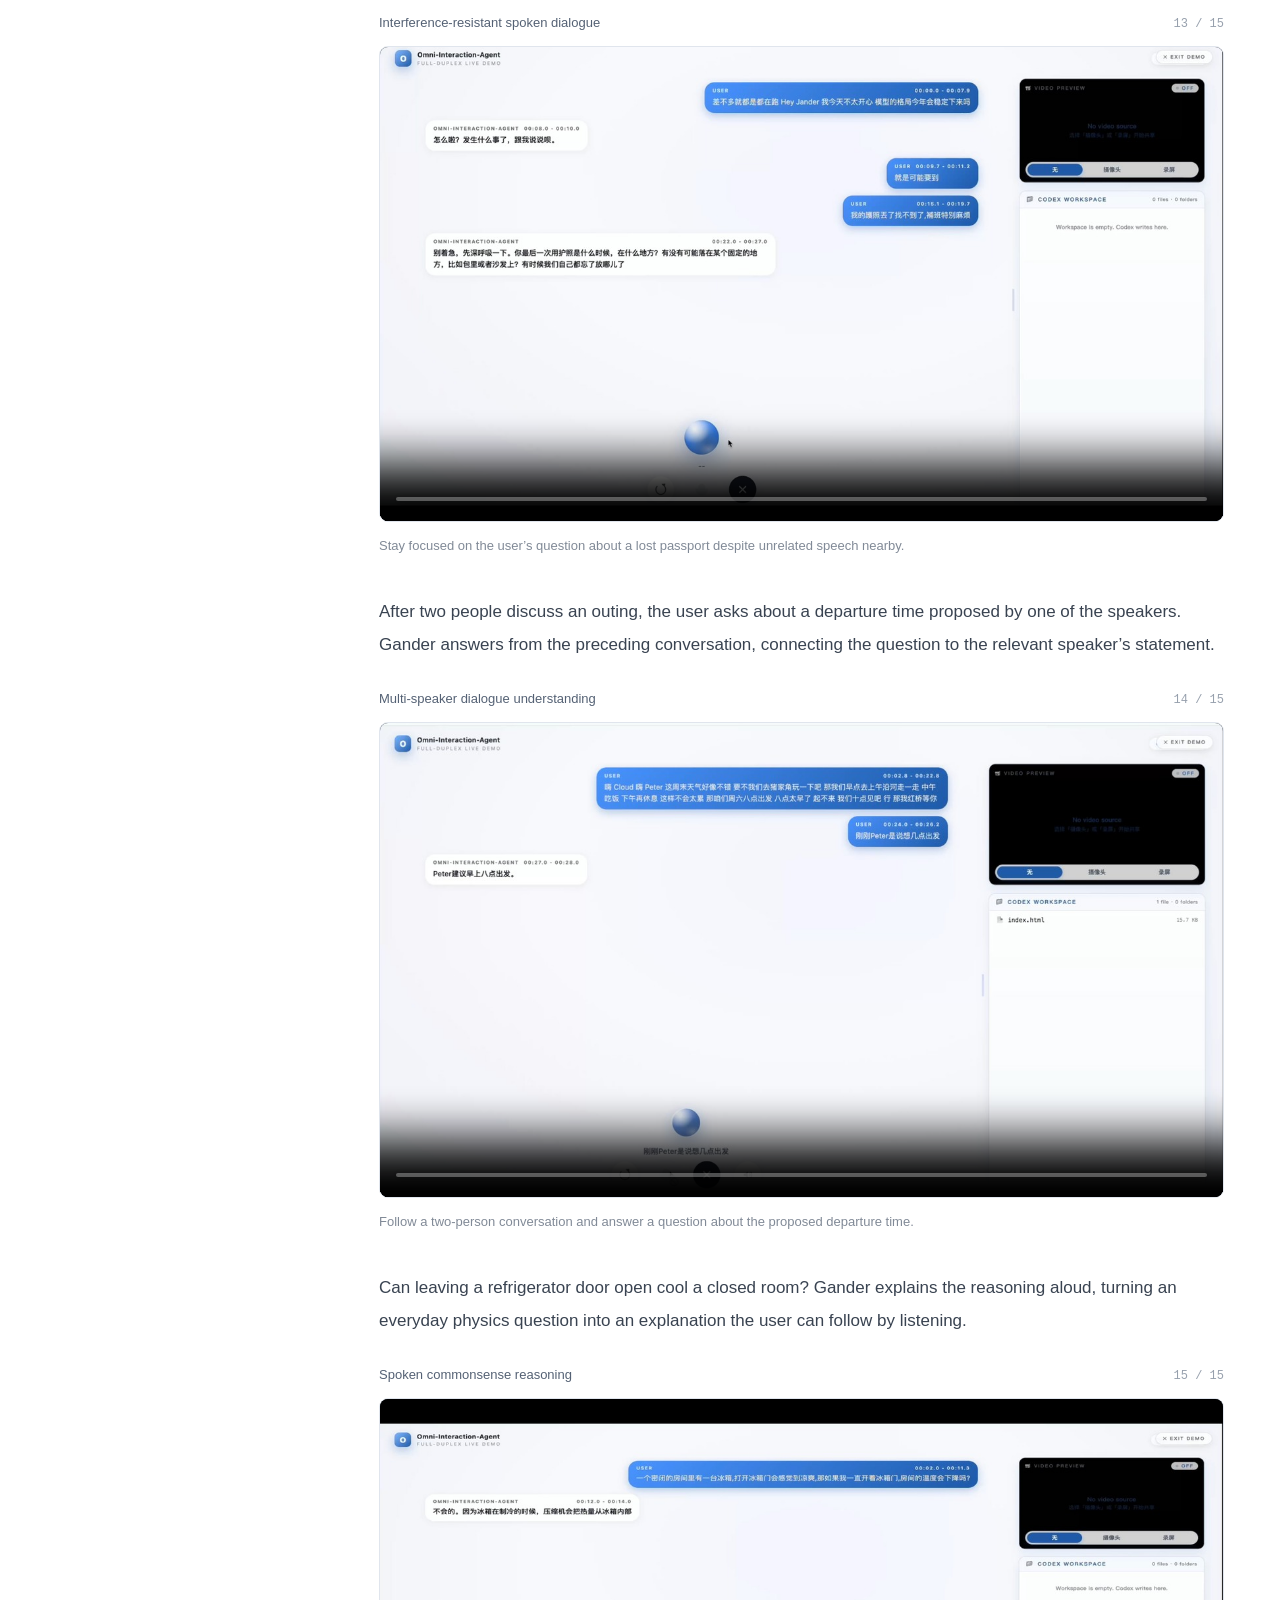
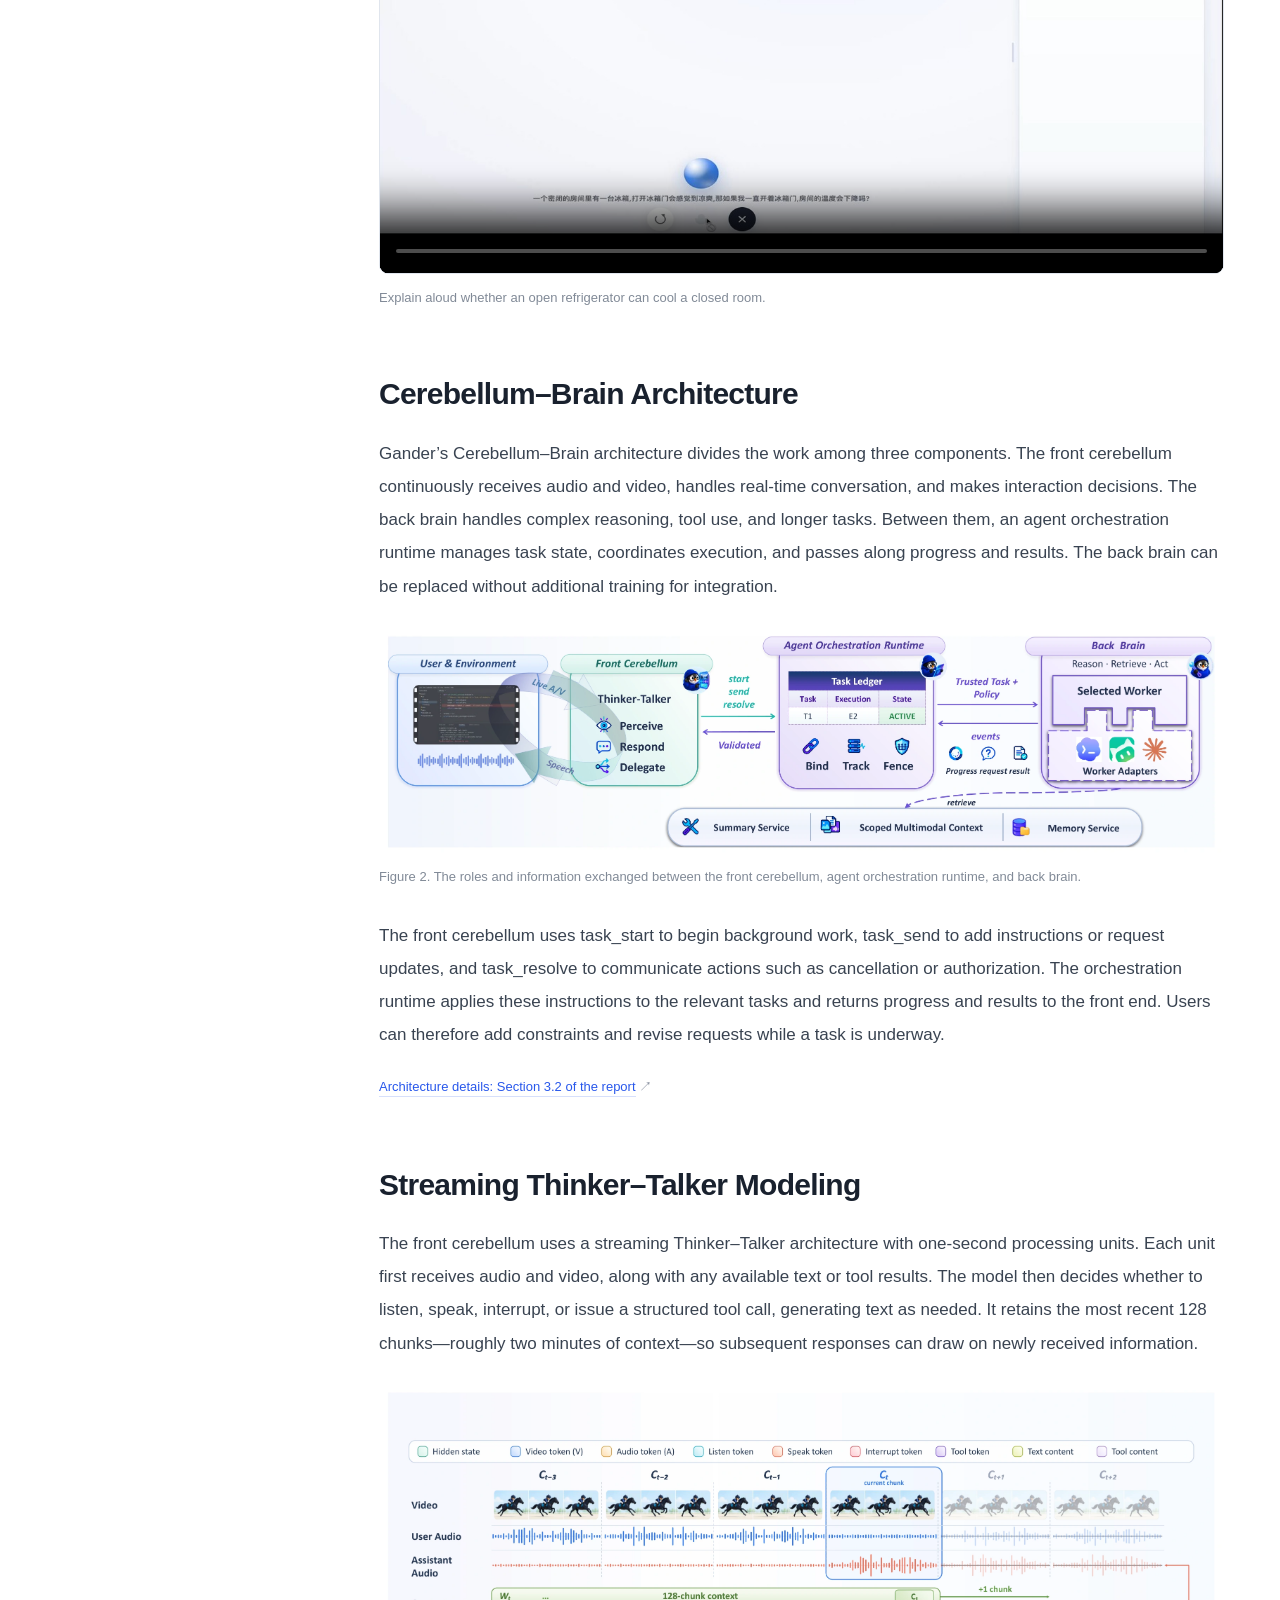
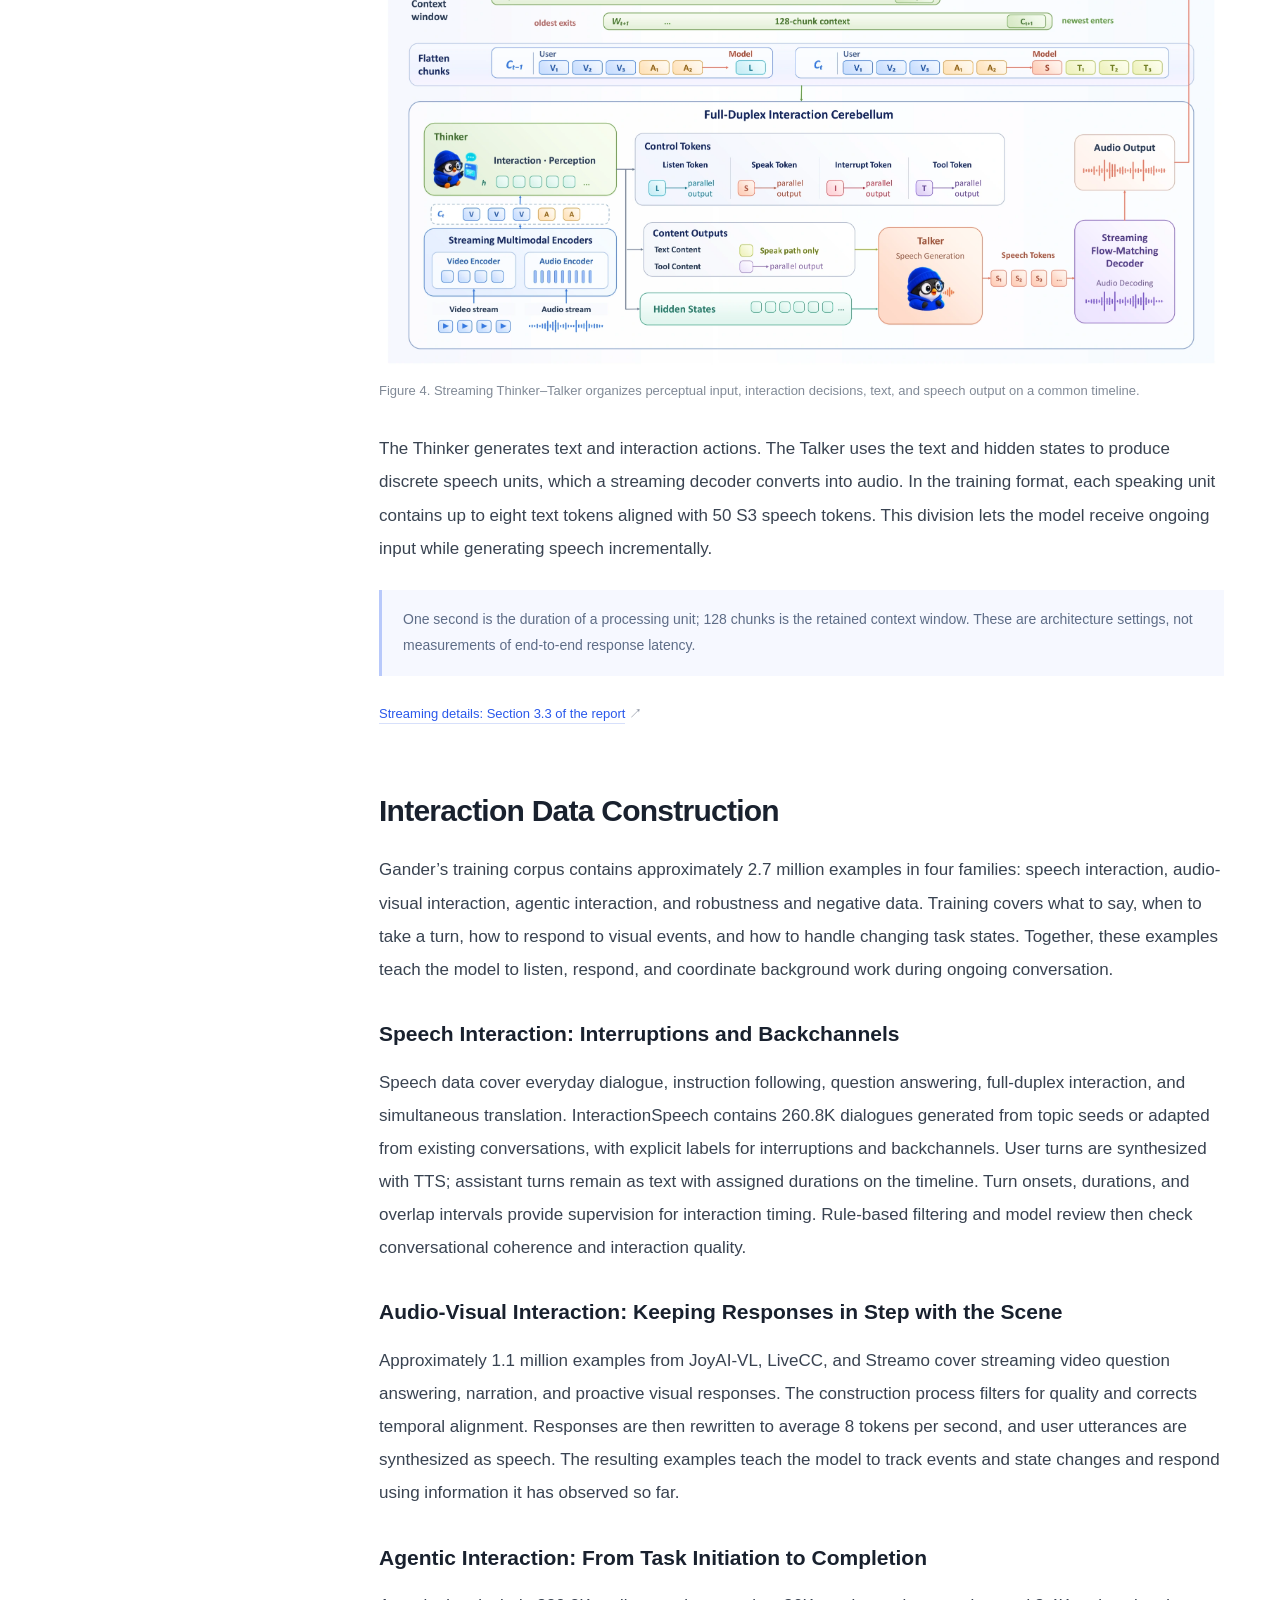
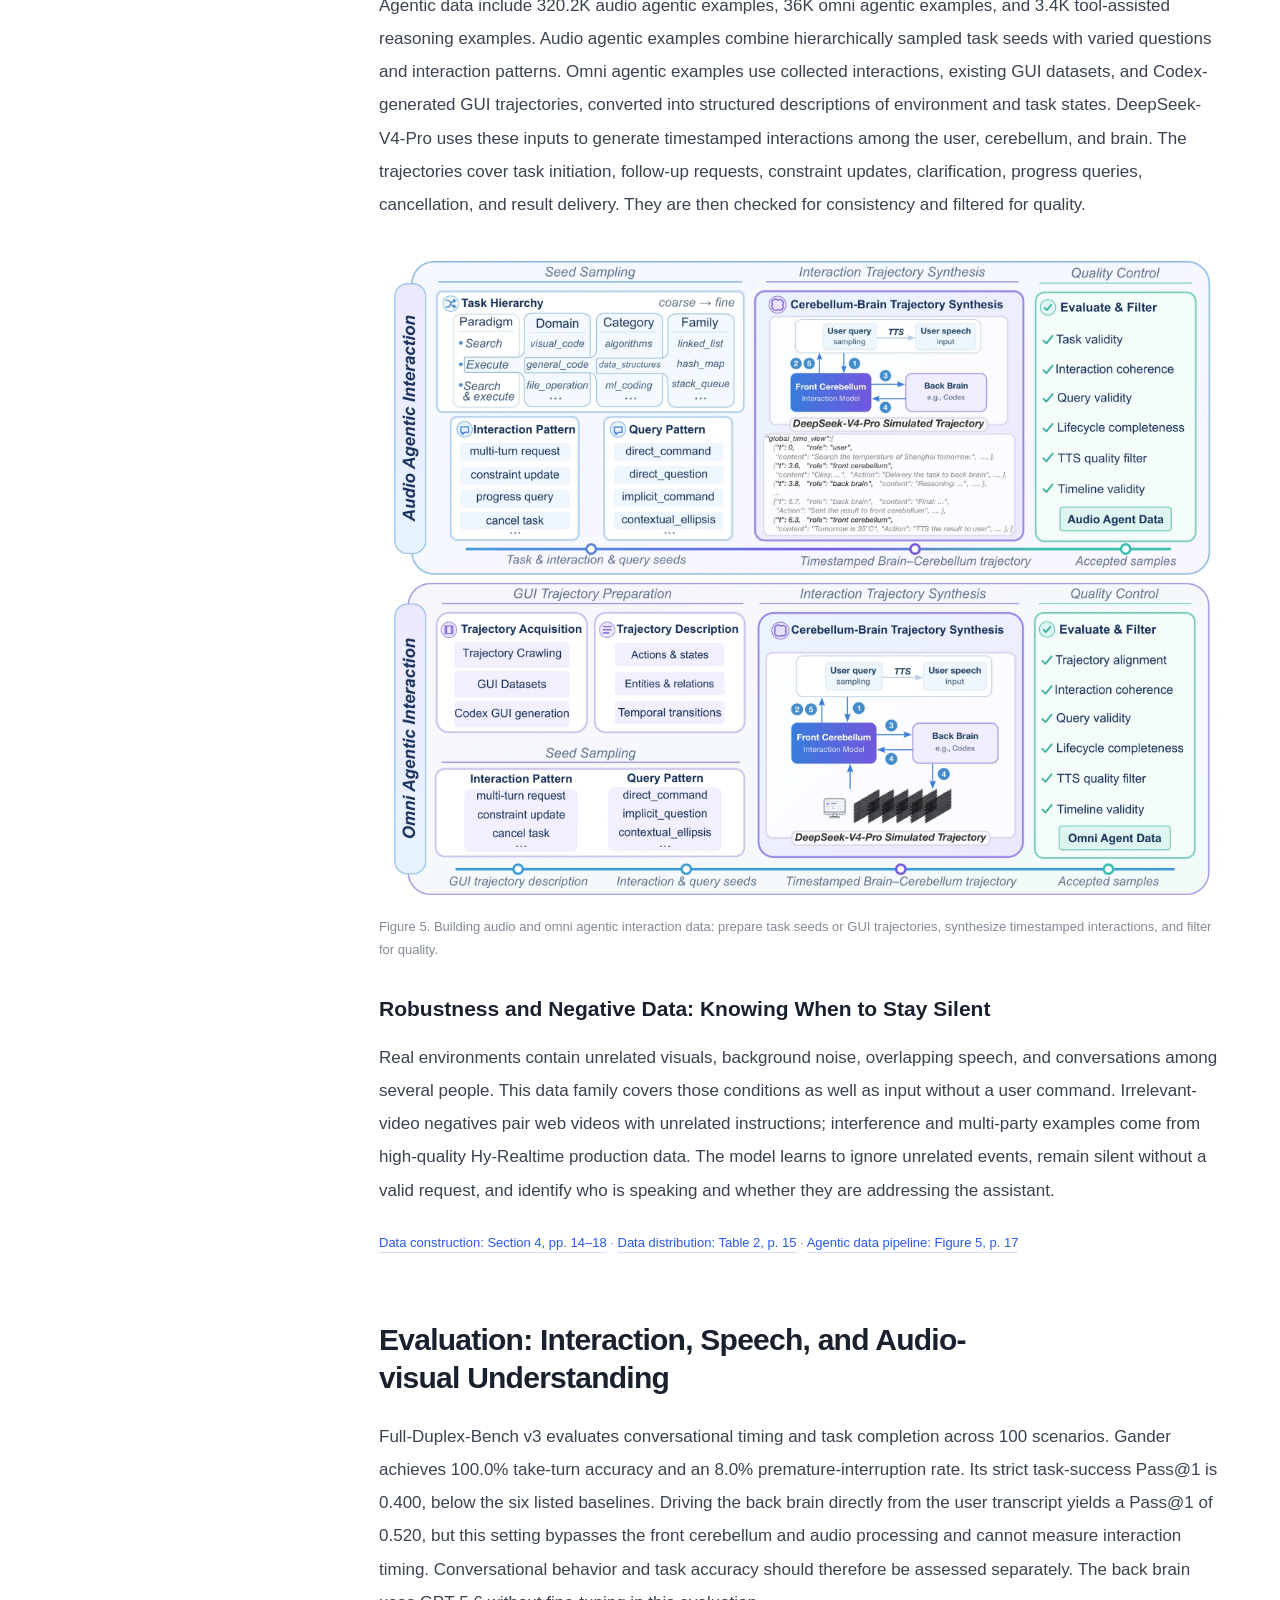
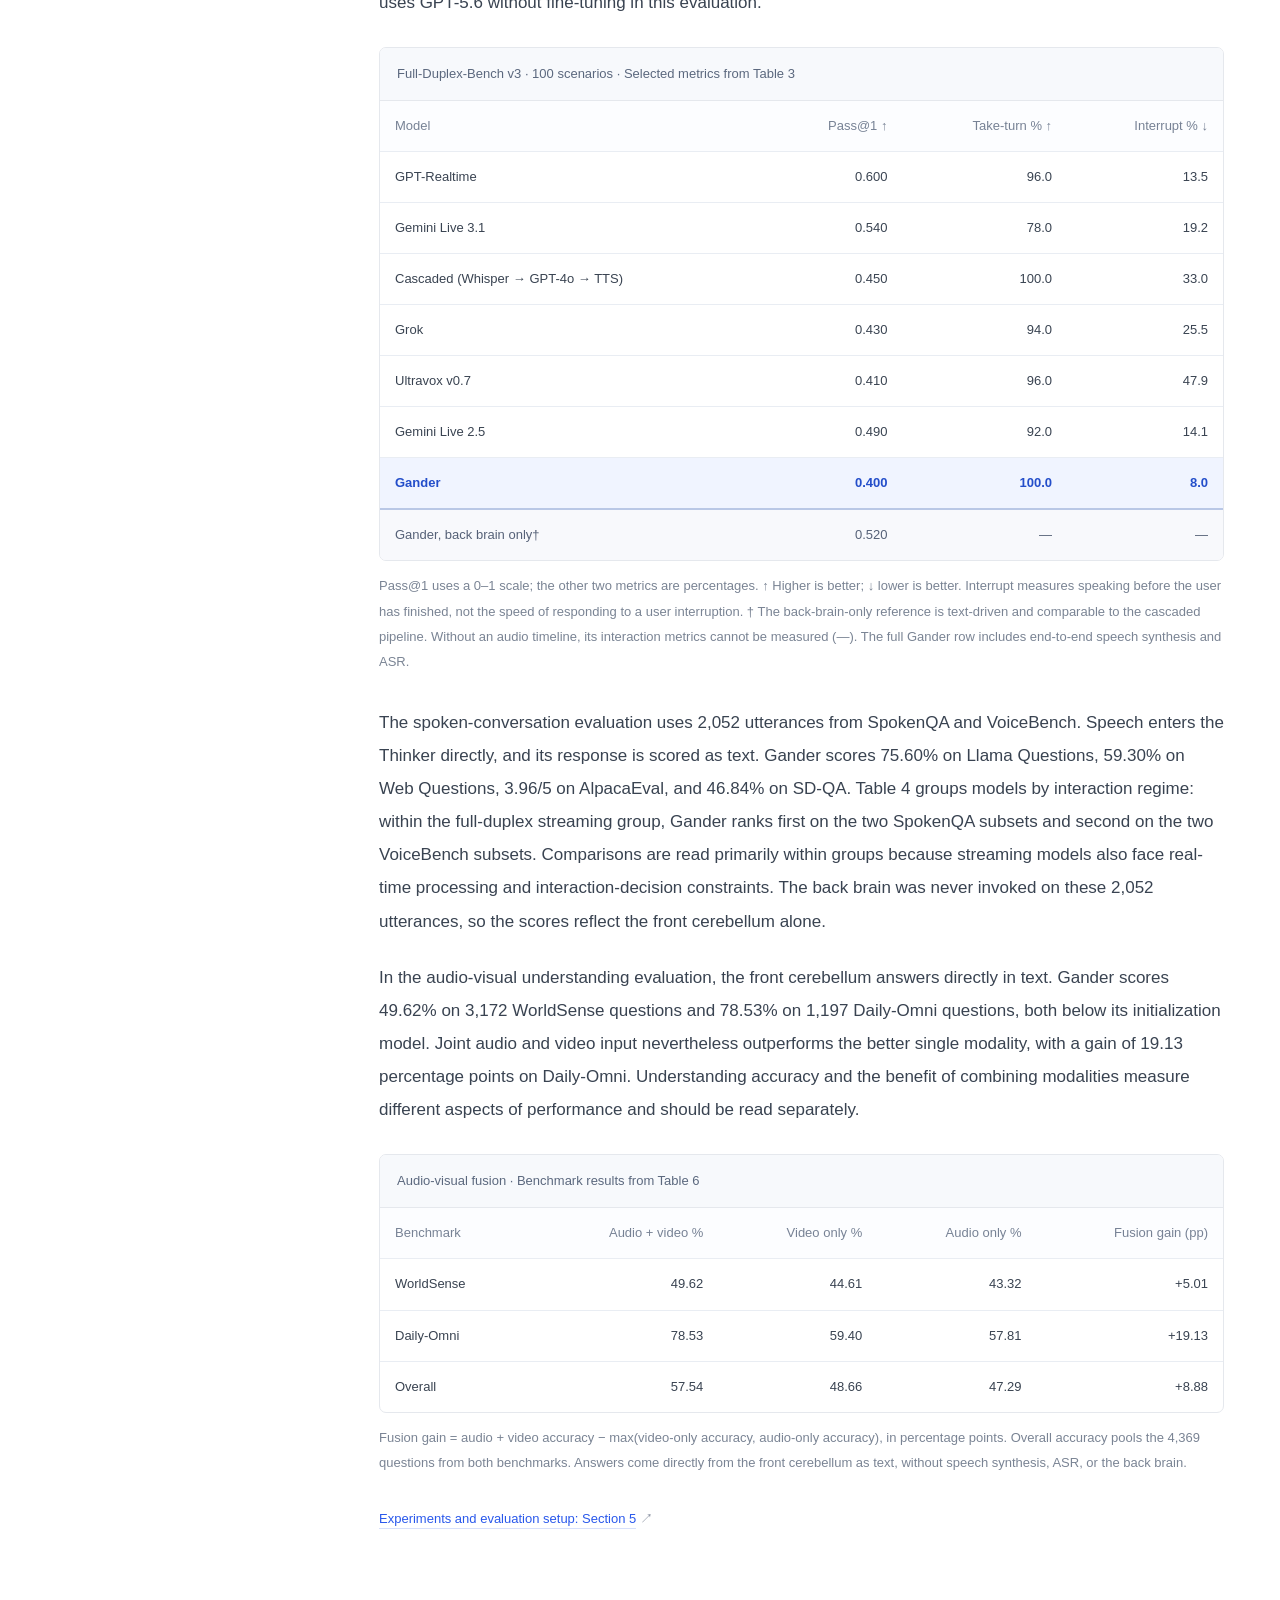
==== commit 7b7552b6: "update page" ====
--- a/Omni-Interaction-Agent/index.html
+++ b/Omni-Interaction-Agent/index.html
@@ -7,7 +7,7 @@
  <meta property="og:description" content="通过十五个演示，了解 Gander 如何结合语音、视觉与实时对话完成智能体任务，并介绍小脑—大脑架构、交互数据构建及实验评估。">
  <link rel="icon" href="../assets/favicon.svg" type="image/svg+xml">
  <link rel="stylesheet" href="styles.css?v=20260915-5">
- <script src="content.js?v=20260915-9" defer=""></script><script src="app.js?v=20260915-3" defer=""></script>
+ <script src="content.js?v=20260915-10" defer=""></script><script src="app.js?v=20260915-3" defer=""></script>
 </head>
 <body id="top">
  <a data-i18n="skip" class="skip-link" href="#article">跳至文章正文</a>
@@ -28,7 +28,7 @@
     <details class="toc" open=""><summary data-i18n="toc.title">本文目录</summary><nav data-i18n-aria="toc.label" aria-label="文章目录"><ol><li><a href="#intro" data-i18n="toc.intro">多模态交互智能体</a></li><li><a href="#collaboration" data-i18n="toc.collaboration">多模态智能体交互</a></li><li><a href="#audio-agentic" data-i18n="toc.audio-agentic">语音智能体交互</a></li><li><a href="#dialogue" data-i18n="toc.dialogue">音视频全双工对话</a></li><li><a href="#reasoning" data-i18n="toc.reasoning">抗干扰、多人对话与简易推理</a></li><li><a href="#architecture" data-i18n="toc.architecture">小脑—大脑架构</a></li><li><a href="#streaming" data-i18n="toc.streaming">流式 Thinker–Talker</a></li><li><a href="#training" data-i18n="toc.training">交互数据构建</a></li><li><a href="#evaluation" data-i18n="toc.evaluation">能力评估与基准测试</a></li></ol></nav></details>
    </aside>
    <article class="article" id="article" aria-labelledby="article-title" tabindex="-1">
-   <section id="intro" aria-labelledby="heading-intro" class="article-intro"><h2 data-i18n="heading.intro" id="heading-intro" class="visually-hidden">Gander: 多模态双工交互智能体</h2><p data-i18n="p.intro.motivation">与人协作，往往是一边交流，一边观察和行动。我们会在对方说话时附和或打断，也会随着场景变化和任务进展补充新的要求。要让智能体参与这样的协作，感知、对话与任务执行就需要协同进行。</p><p data-i18n="p.intro.position">Gander 将全模态感知、实时交互与智能体任务执行整合到统一框架中。它持续接收语音、视频和文本，结合用户的口头要求、眼前的画面与后续反馈推进任务，让交流贯穿任务执行过程。核心能力体现在三个方面：</p><ul class="core-points"><li><strong data-i18n="principle.see.title">理解不断变化的环境。</strong> <span data-i18n="principle.see.body">结合声音与画面理解场景，并在相关视觉事件出现时主动提醒。</span></li><li><strong data-i18n="principle.talk.title">把握自然交流的节奏。</strong> <span data-i18n="principle.talk.body">在说话的同时听取用户反馈，区分附和、打断与无关干扰，决定继续讲述还是停下来倾听。</span></li><li><strong data-i18n="principle.act.title">让任务执行与对话同步进行。</strong> <span data-i18n="principle.act.body">后台处理复杂任务时，用户仍可通过语音交流和共享画面补充要求、确认细节或查询进度。</span></li></ul><figure class="article-figure paper-overview"><a href="../assets/figures/overview.webp" target="_blank" rel="noopener"><img src="../assets/figures/overview.webp" width="2401" height="1344" loading="lazy" decoding="async" data-i18n-alt="figure.overview.alt" alt="Gander 的能力概览，包括屏幕理解、边聊边执行任务、附和与打断、抗干扰对话和视觉事件提醒。"></a><figcaption data-i18n="figure.overview.caption">图 1｜Gander 的主要能力：在持续的多模态交流中理解用户，并异步执行任务。</figcaption></figure></section><section id="collaboration" aria-labelledby="heading-collaboration"><h2 id="heading-collaboration" data-i18n="heading.collaboration">多模态智能体交互</h2><p data-i18n="p.collaboration.visual">Gander 结合语音指令与共享画面，根据用户的后续要求实时创建并完善游戏。</p><figure class="media-figure" id="demo-visual-task">
+   <section id="intro" aria-labelledby="heading-intro" class="article-intro"><h2 data-i18n="heading.intro" id="heading-intro" class="visually-hidden">Gander: 多模态双工交互智能体</h2><p data-i18n="p.intro.motivation">与人协作，往往是一边交流，一边观察和行动。我们会在对方说话时附和或打断，也会随着场景变化和任务进展补充新的要求。要让智能体参与这样的协作，感知、对话与任务执行就需要协同进行。</p><p data-i18n="p.intro.position">Gander 将全模态感知、实时交互与智能体任务执行整合到统一框架中。它持续接收语音、视频和文本，结合用户的口头要求、眼前的画面与后续反馈推进任务，让交流贯穿任务执行过程。核心能力体现在三个方面：</p><ul class="core-points"><li><strong data-i18n="principle.see.title">理解不断变化的环境。</strong> <span data-i18n="principle.see.body">结合声音与画面理解场景，并在相关视觉事件出现时主动提醒。</span></li><li><strong data-i18n="principle.talk.title">把握自然交流的节奏。</strong> <span data-i18n="principle.talk.body">在说话的同时听取用户反馈，区分附和、打断与无关干扰，决定继续讲述还是停下来倾听。</span></li><li><strong data-i18n="principle.act.title">让任务执行与对话同步进行。</strong> <span data-i18n="principle.act.body">后台处理复杂任务时，用户仍可通过语音交流和共享画面补充要求、确认细节或查询进度。</span></li></ul><figure class="article-figure paper-overview"><a href="../assets/figures/overview.webp" target="_blank" rel="noopener"><img src="../assets/figures/overview.webp" width="2401" height="1344" loading="lazy" decoding="async" data-i18n-alt="figure.overview.alt" alt="Gander 的能力概览，包括屏幕理解、边聊边执行任务、附和与打断、抗干扰对话和视觉事件提醒。"></a><figcaption data-i18n="figure.overview.caption">图 1｜Gander 的主要能力：在持续的多模态交流中理解用户，并异步执行任务。</figcaption></figure></section><section id="collaboration" aria-labelledby="heading-collaboration"><h2 id="heading-collaboration" data-i18n="heading.collaboration">多模态智能体交互</h2><p data-i18n="p.collaboration.visual">用户先通过语音描述想要的游戏，Gander 随即发起后台编程任务并生成可运行页面。用户在试玩过程中可以继续补充玩法和交互要求，同时共享当前画面，使每一次修改都能对应到可见的按钮、布局和游戏状态。贪吃蛇与俄罗斯方块演示共同展现了这种边看结果、边交流、边迭代的协作方式。</p><figure class="media-figure" id="demo-visual-task">
    <div class="media-carousel" data-media-carousel="">
     <div class="media-label media-carousel-header">
      <div class="media-label-main">
@@ -46,15 +46,15 @@
     <div class="media-slide" data-media-slide="" data-media-number="1">
      <div class="media-shell media-shell-native"><video class="video-native-ratio" controls="" playsinline="" preload="metadata" poster="asset/posters/visual-task-english.jpg" width="3024" height="1898" data-i18n-aria="video.visual-task.demo2.title" aria-label="贪吃蛇游戏演示（英语）"><source src="asset/videos/visual-task-english.mov" type="video/mp4"><a data-i18n="video.open" href="asset/videos/visual-task-english.mov">直接打开视频</a></video>
      <div class="video-error" role="status" hidden=""><p data-i18n="video.error">视频暂时无法播放，请尝试直接打开。</p><a data-i18n="video.open" href="asset/videos/visual-task-english.mov" target="_blank" rel="noopener">直接打开视频</a></div></div>
-     <figcaption data-i18n="video.visual-task.demo2.caption">创建贪吃蛇小游戏，并实时修改画面内容（英语）。</figcaption>
+     <figcaption data-i18n="video.visual-task.demo2.caption">用户通过语音创建贪吃蛇小游戏，在查看运行结果后继续提出修改要求；Gander 结合共享画面定位相关界面元素，并实时更新游戏内容。</figcaption>
     </div>
     <div class="media-slide" data-media-slide="" data-media-number="2" hidden="">
      <div class="media-shell"><video controls="" playsinline="" preload="none" src="asset/videos/visual-task.mp4" poster="asset/posters/visual-task.jpg" width="1920" height="1080" data-i18n-aria="video.visual-task.original.title" aria-label="Original Tetris demo"><a data-i18n="video.open" href="asset/videos/visual-task.mp4">直接打开视频</a></video>
      <div class="video-error" role="status" hidden=""><p data-i18n="video.error">视频暂时无法播放，请尝试直接打开。</p><a data-i18n="video.open" href="asset/videos/visual-task.mp4" target="_blank" rel="noopener">直接打开视频</a></div></div>
-     <figcaption data-i18n="video.visual-task.original.caption">通过语音创建游戏、添加功能，并利用共享屏幕请求更改按钮颜色（中文）。</figcaption>
+     <figcaption data-i18n="video.visual-task.original.caption">用户先创建俄罗斯方块游戏，再追加点击重开功能，并根据共享画面要求修改暂停按钮配色，展示连续指令如何作用于同一任务。</figcaption>
     </div>
    </div>
- </figure><p data-i18n="p.collaboration.report">这两个演示展示了 Gander 如何以屏幕内容为依据开展调研。它可以阅读模型网页或技术报告，整理关键信息，并生成结构化的对比或总结。</p><figure class="media-figure" id="demo-technical-report-reading">
+ </figure><p data-i18n="p.collaboration.report">当网页或文档出现在共享屏幕中时，Gander 可以直接把可见内容作为调研入口，无需用户重新口述全部背景。它识别当前材料，启动后台检索与分析，并在处理过程中继续接收补充要求。最终结果被整理为结构化的模型对比或技术总结，方便用户核对信息并继续追问。</p><figure class="media-figure" id="demo-technical-report-reading">
    <div class="media-carousel" data-media-carousel="">
     <div class="media-label media-carousel-header">
      <div class="media-label-main">
@@ -72,16 +72,16 @@
     <div class="media-slide" data-media-slide="" data-media-number="3">
      <div class="media-shell media-shell-native"><video class="video-native-ratio" controls="" playsinline="" preload="metadata" poster="asset/posters/model-comparison-english.jpg" width="3024" height="1898" data-i18n-aria="video.technical-report-reading.demo1.title" aria-label="模型对比调研演示（英语）"><source src="asset/videos/model-comparison-english.mov" type="video/mp4"><a data-i18n="video.open" href="asset/videos/model-comparison-english.mov">直接打开视频</a></video>
      <div class="video-error" role="status" hidden=""><p data-i18n="video.error">视频暂时无法播放，请尝试直接打开。</p><a data-i18n="video.open" href="asset/videos/model-comparison-english.mov" target="_blank" rel="noopener">直接打开视频</a></div></div>
-     <figcaption data-i18n="video.technical-report-reading.demo1.caption">浏览模型页面，通过共享屏幕发起调研，并生成模型对比报告（英语）。</figcaption>
+     <figcaption data-i18n="video.technical-report-reading.demo1.caption">用户共享模型介绍页面并发起调研；Gander 汇总公开资料，比较不同模型的规格与能力，并生成便于浏览的结构化对比页面。</figcaption>
     </div>
     <div class="media-slide" data-media-slide="" data-media-number="4" hidden="">
      <div class="media-shell"><video controls="" playsinline="" preload="none" src="asset/videos/technical-report-reading.mp4" poster="asset/posters/technical-report-reading.jpg" width="1920" height="1080" data-i18n-aria="video.technical-report-reading.original.title" aria-label="原始技术报告调研演示（中文）"><a data-i18n="video.open" href="asset/videos/technical-report-reading.mp4">直接打开视频</a></video>
      <div class="video-error" role="status" hidden=""><p data-i18n="video.error">视频暂时无法播放，请尝试直接打开。</p><a data-i18n="video.open" href="asset/videos/technical-report-reading.mp4" target="_blank" rel="noopener">直接打开视频</a></div></div>
-     <figcaption data-i18n="video.technical-report-reading.original.caption">共享技术报告，发起调研与总结任务。视频中的部分内容以 5 倍速播放（中文）。</figcaption>
+     <figcaption data-i18n="video.technical-report-reading.original.caption">用户共享一份技术报告，Gander 读取可见内容、确认调研目标并在后台整理总结。为完整呈现任务进展，视频中的部分执行过程以 5 倍速播放。</figcaption>
     </div>
    </div>
  </figure></section>
-<section id="audio-agentic" aria-labelledby="heading-audio-agentic"><h2 id="heading-audio-agentic" data-i18n="heading.audio-agentic">语音智能体交互</h2><p data-i18n="p.collaboration.basic">用户希望查找上海周边适合拍摄的地点，并比较各自的优缺点。Gander 接收语音要求后，发起后台信息搜集任务。用户在等待期间可以询问进展，Gander 查询任务状态并作出回应，随后给出地点建议。</p><figure class="media-figure" id="demo-collaborative-task">
+<section id="audio-agentic" aria-labelledby="heading-audio-agentic"><h2 id="heading-audio-agentic" data-i18n="heading.audio-agentic">语音智能体交互</h2><p data-i18n="p.collaboration.basic">用户只需通过语音说明目标和约束，Gander 就会在后台开展信息搜集，同时保持对话通道可用。任务执行期间，用户仍可追问进度、补充偏好或调整范围，新的要求会被接入正在运行的任务。两个演示围绕上海周边拍摄地点展开，最终给出候选地点、各自优缺点以及适用场景。</p><figure class="media-figure" id="demo-collaborative-task">
    <div class="media-carousel" data-media-carousel="">
     <div class="media-label media-carousel-header">
      <div class="media-label-main">
@@ -99,12 +99,12 @@
     <div class="media-slide" data-media-slide="" data-media-number="5">
      <div class="media-shell media-shell-native"><video class="video-native-ratio" controls="" playsinline="" preload="metadata" poster="asset/posters/collaborative-task-english.jpg" width="3024" height="1898" data-i18n-aria="video.collaborative-task.demo3.title" aria-label="拍摄地点调研演示（英语）"><source src="asset/videos/collaborative-task-english.mov" type="video/mp4"><a data-i18n="video.open" href="asset/videos/collaborative-task-english.mov">直接打开视频</a></video>
      <div class="video-error" role="status" hidden=""><p data-i18n="video.error">视频暂时无法播放，请尝试直接打开。</p><a data-i18n="video.open" href="asset/videos/collaborative-task-english.mov" target="_blank" rel="noopener">直接打开视频</a></div></div>
-     <figcaption data-i18n="video.collaborative-task.demo3.caption">通过语音查找上海周边拍摄地点、比较优缺点，并在任务执行期间查询进度（英语）。</figcaption>
+     <figcaption data-i18n="video.collaborative-task.demo3.caption">用户要求寻找上海周边适合拍摄的地点并比较优缺点，在等待期间继续查询任务进度；Gander 完成调研后生成包含候选地点与对比信息的结果页面。</figcaption>
     </div>
     <div class="media-slide" data-media-slide="" data-media-number="6" hidden="">
      <div class="media-shell"><video controls="" playsinline="" preload="none" src="asset/videos/collaborative-task.mp4" poster="asset/posters/collaborative-task.jpg" width="1920" height="1080" data-i18n-aria="video.collaborative-task.original.title" aria-label="原始拍摄地点调研演示（中文）"><a data-i18n="video.open" href="asset/videos/collaborative-task.mp4">直接打开视频</a></video>
      <div class="video-error" role="status" hidden=""><p data-i18n="video.error">视频暂时无法播放，请尝试直接打开。</p><a data-i18n="video.open" href="asset/videos/collaborative-task.mp4" target="_blank" rel="noopener">直接打开视频</a></div></div>
-     <figcaption data-i18n="video.collaborative-task.original.caption">查找拍摄地点、查询任务进度，并获取地点建议（中文）。</figcaption>
+     <figcaption data-i18n="video.collaborative-task.original.caption">Gander 接收拍摄地点调研要求后在后台持续执行，用户无需结束对话即可了解进展，并在任务完成后获得地点建议及其优缺点分析。</figcaption>
     </div>
    </div>
  </figure></section>
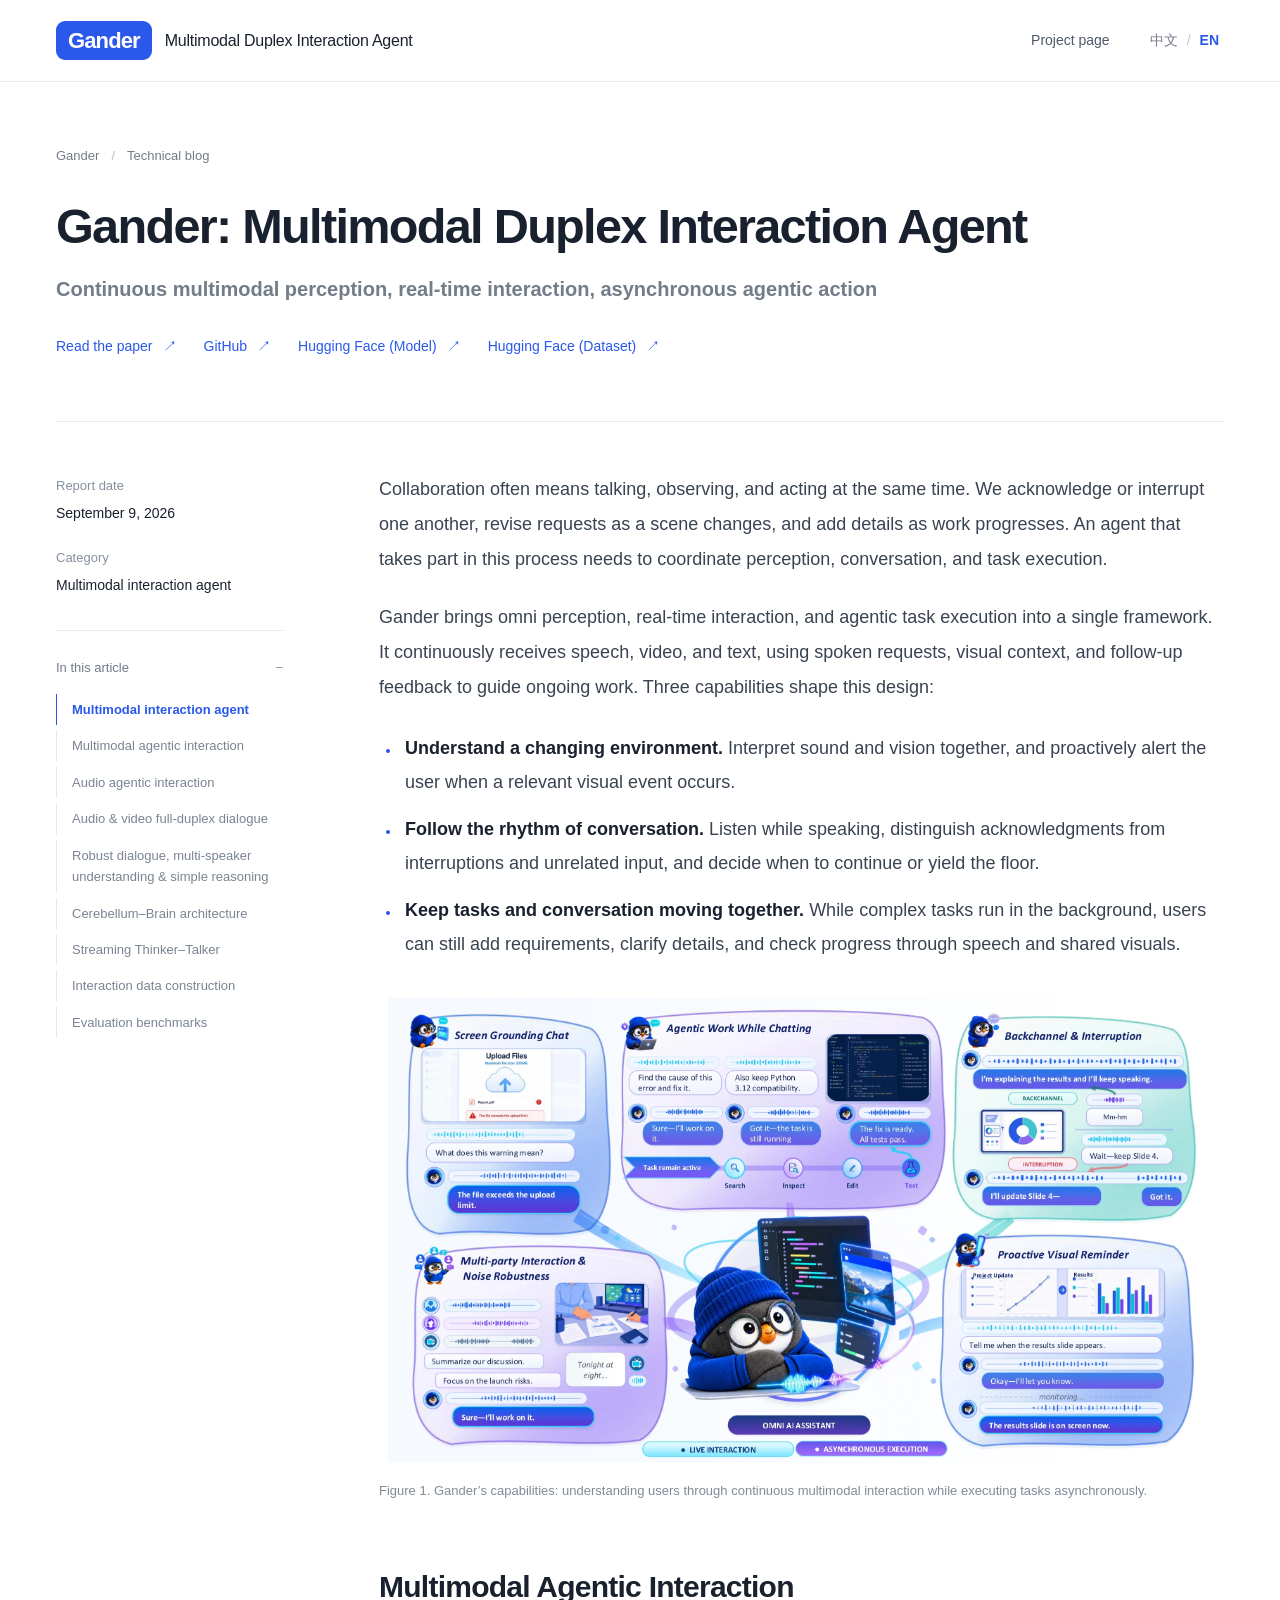
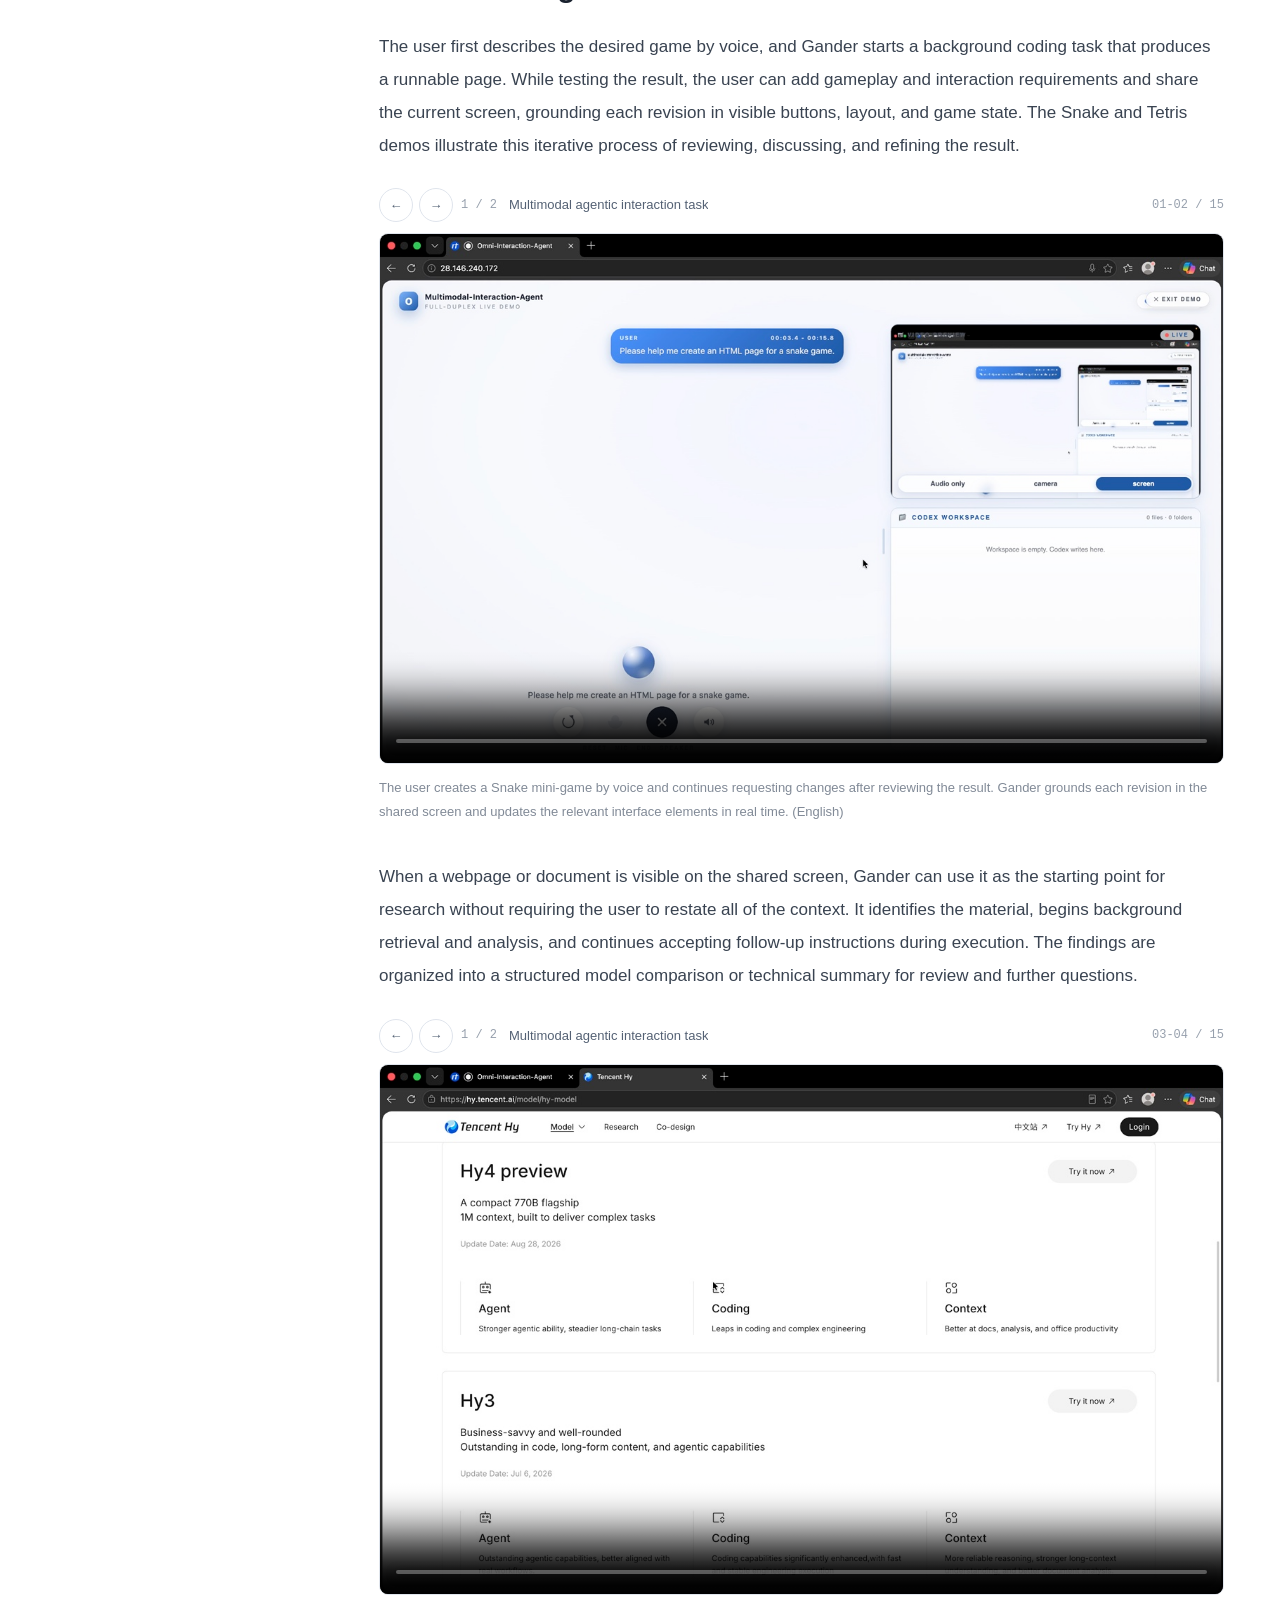
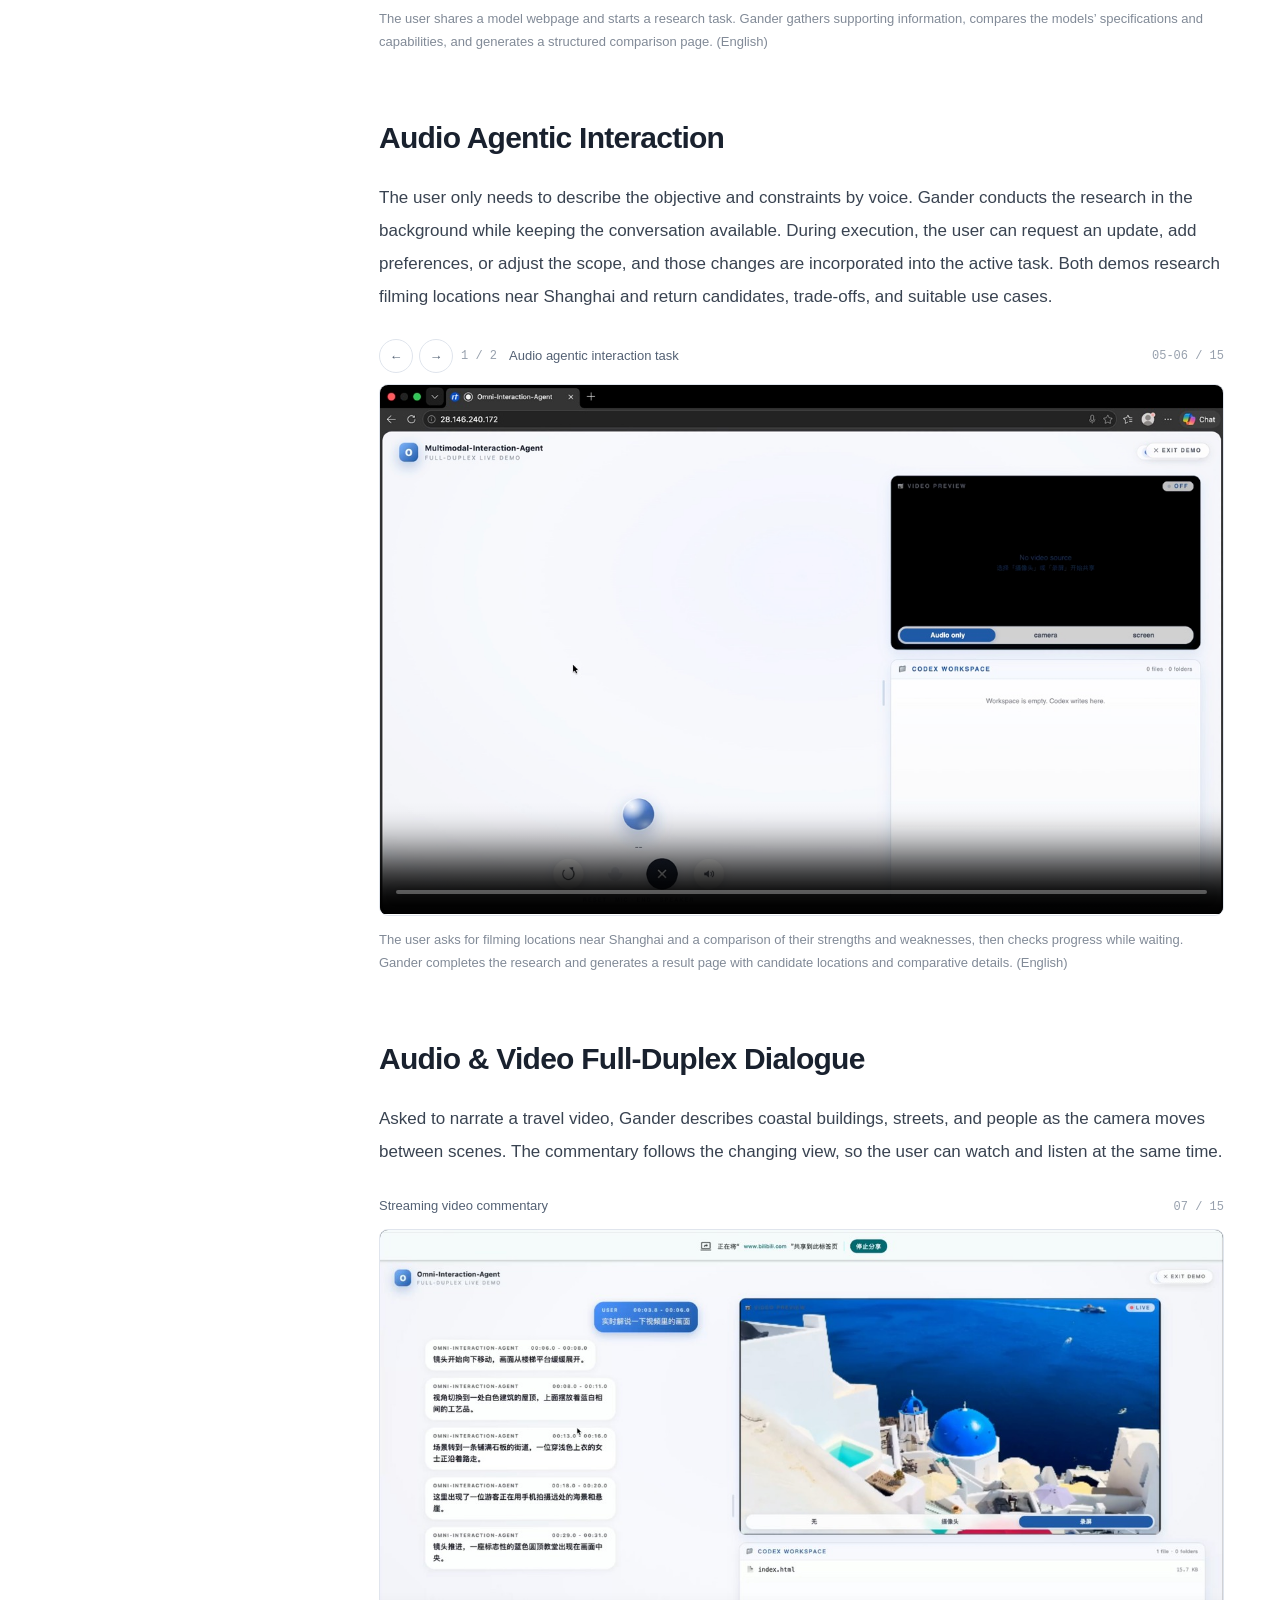
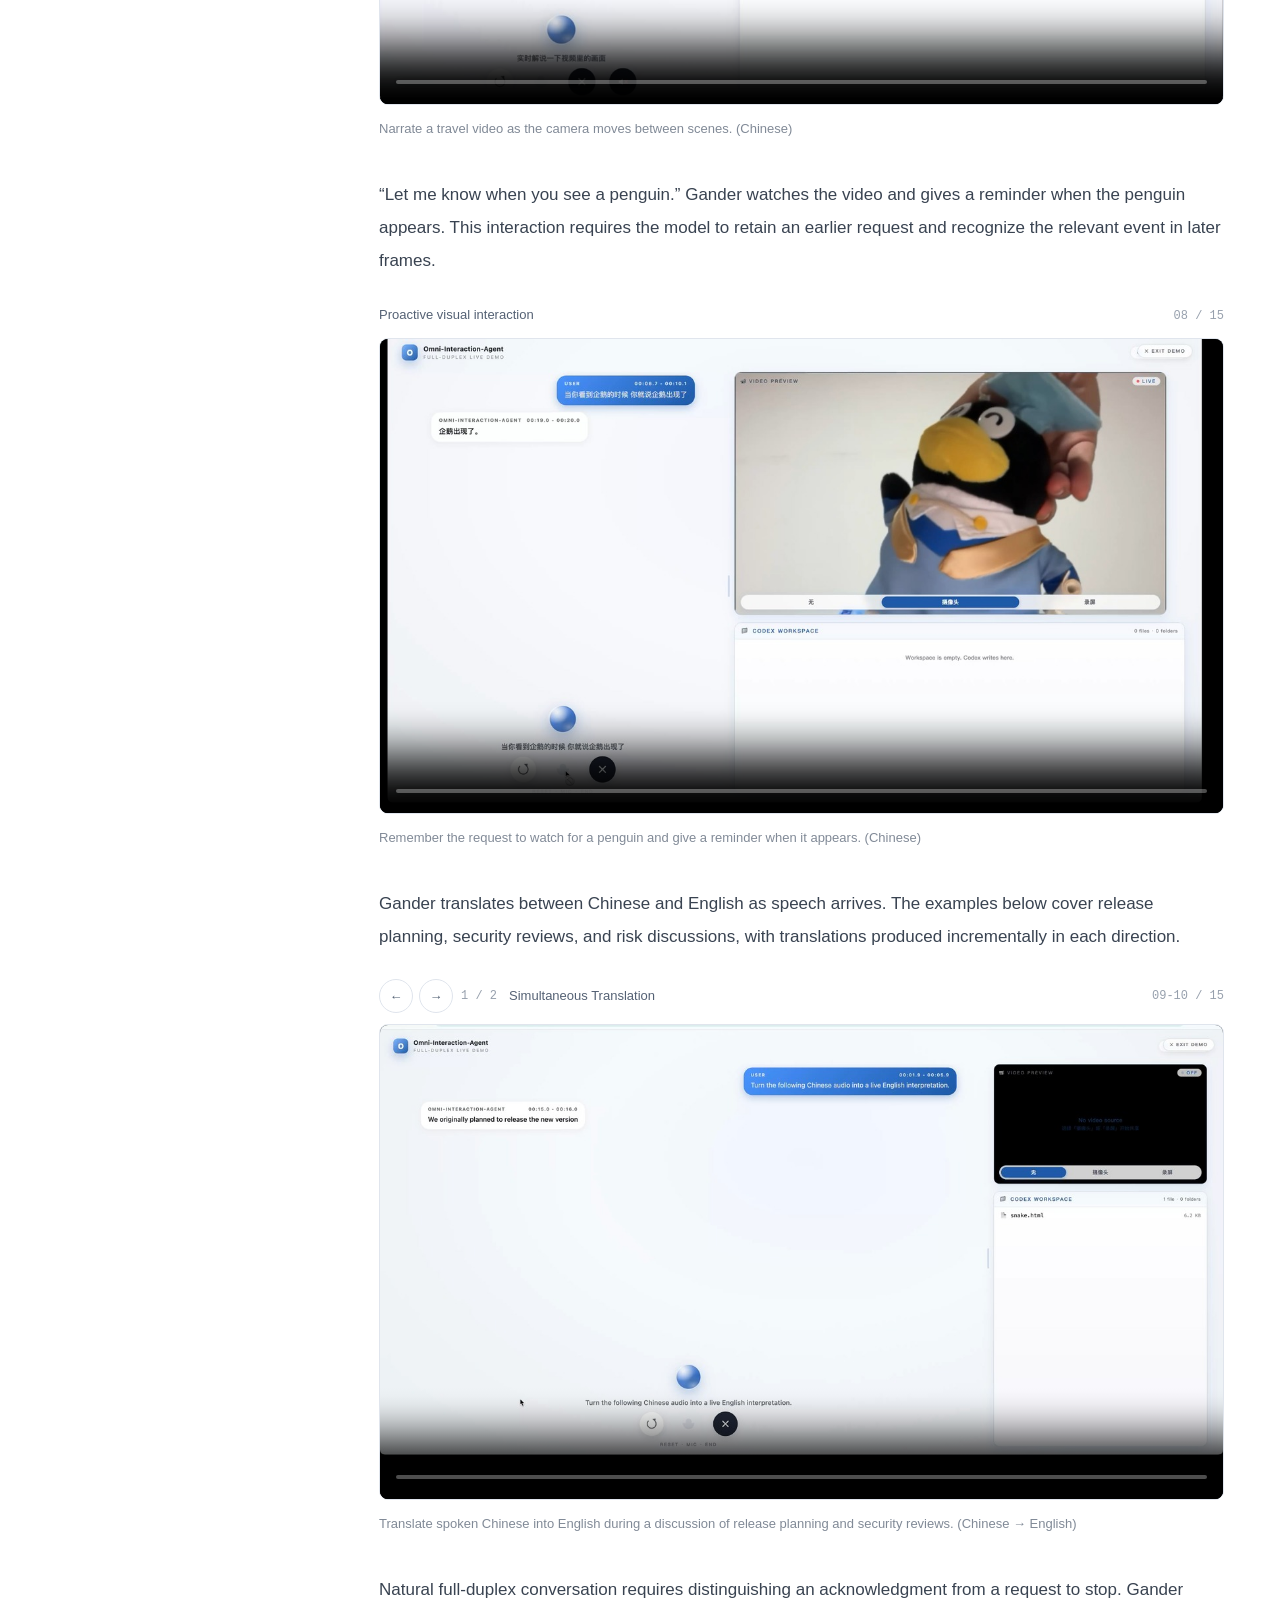
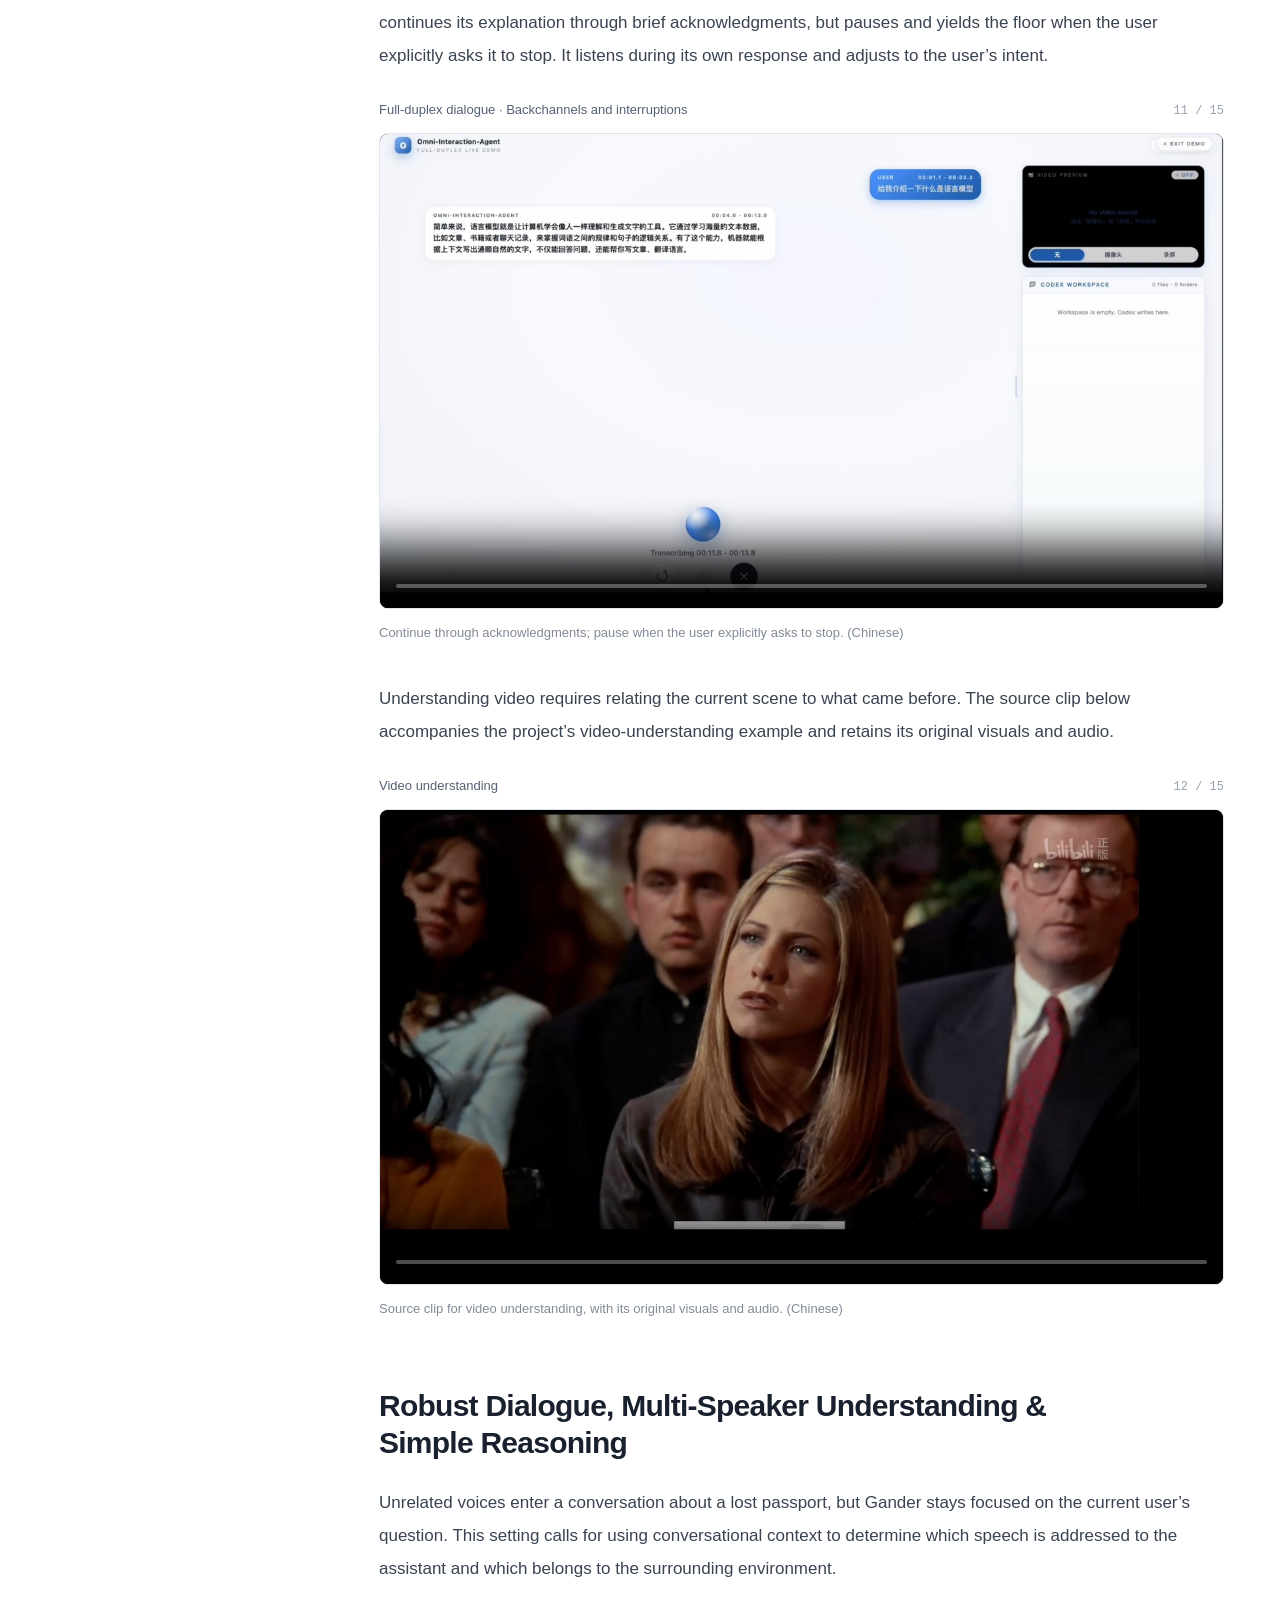
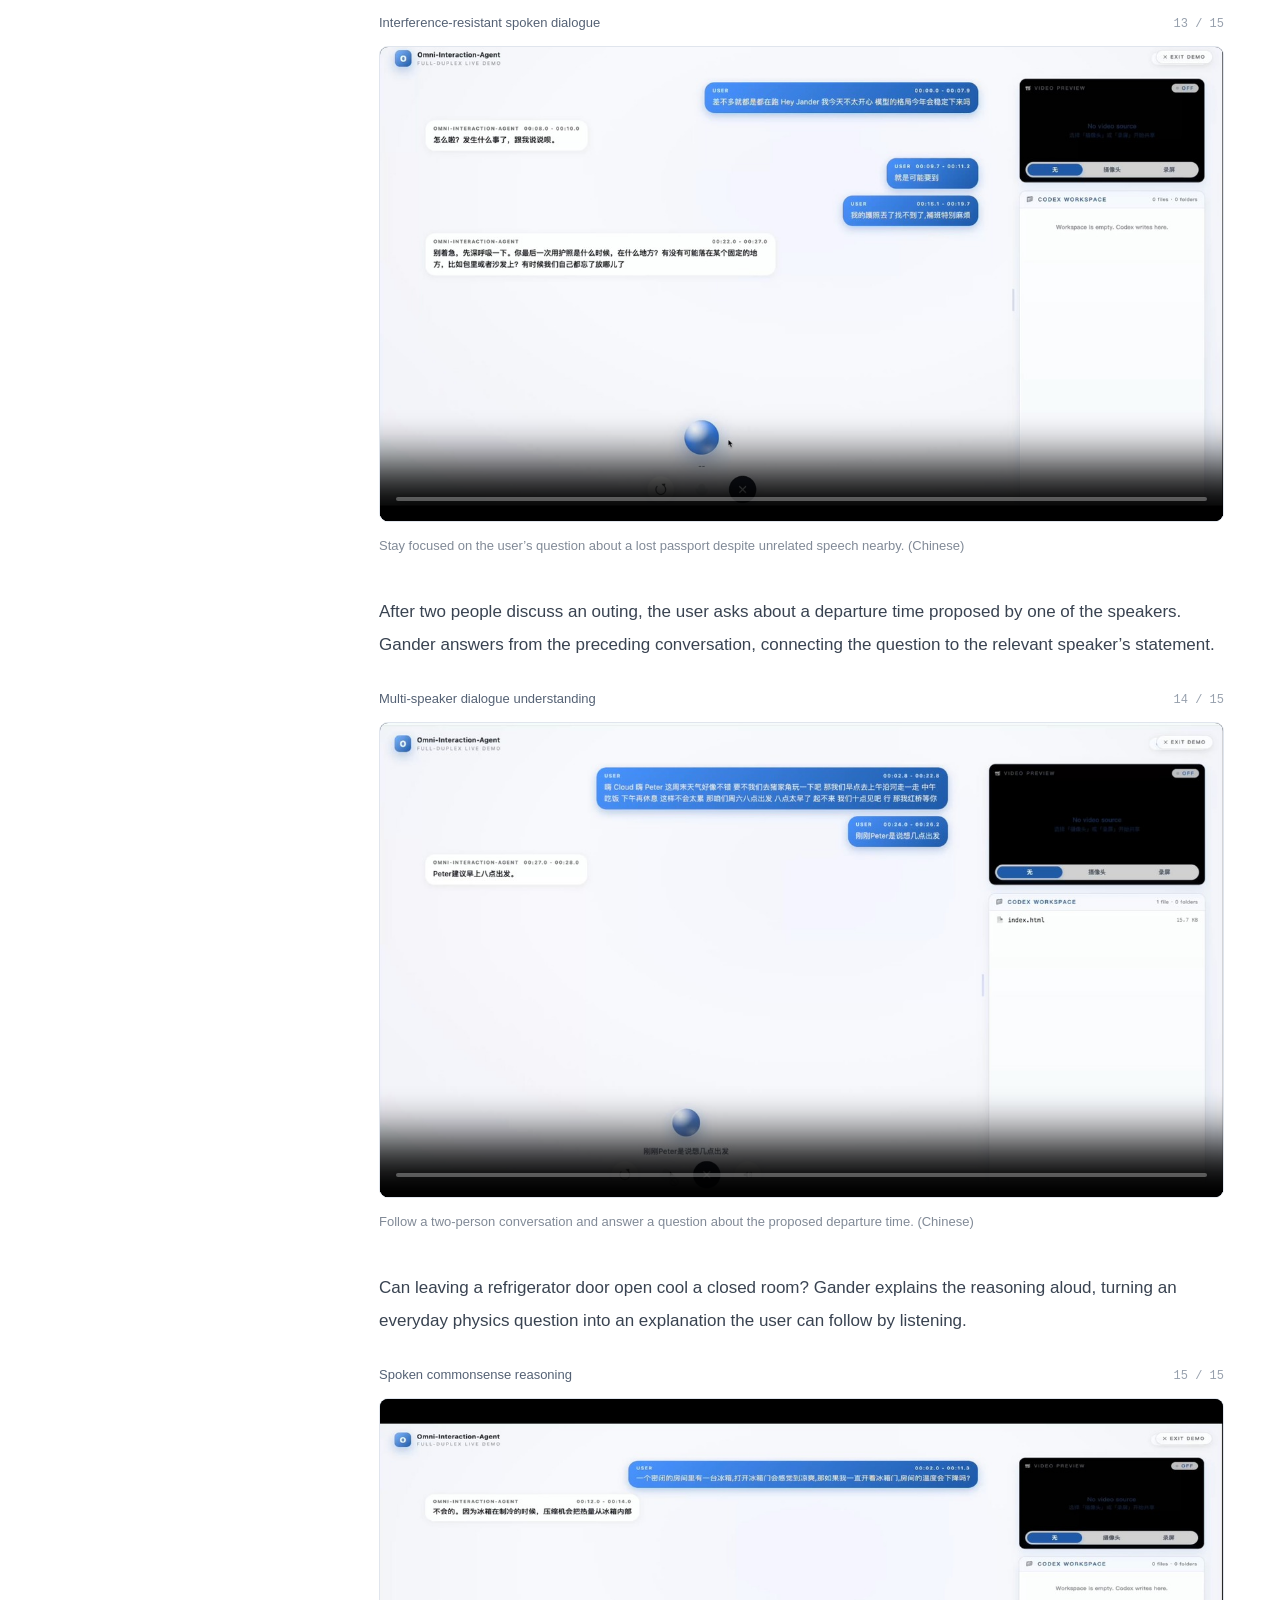
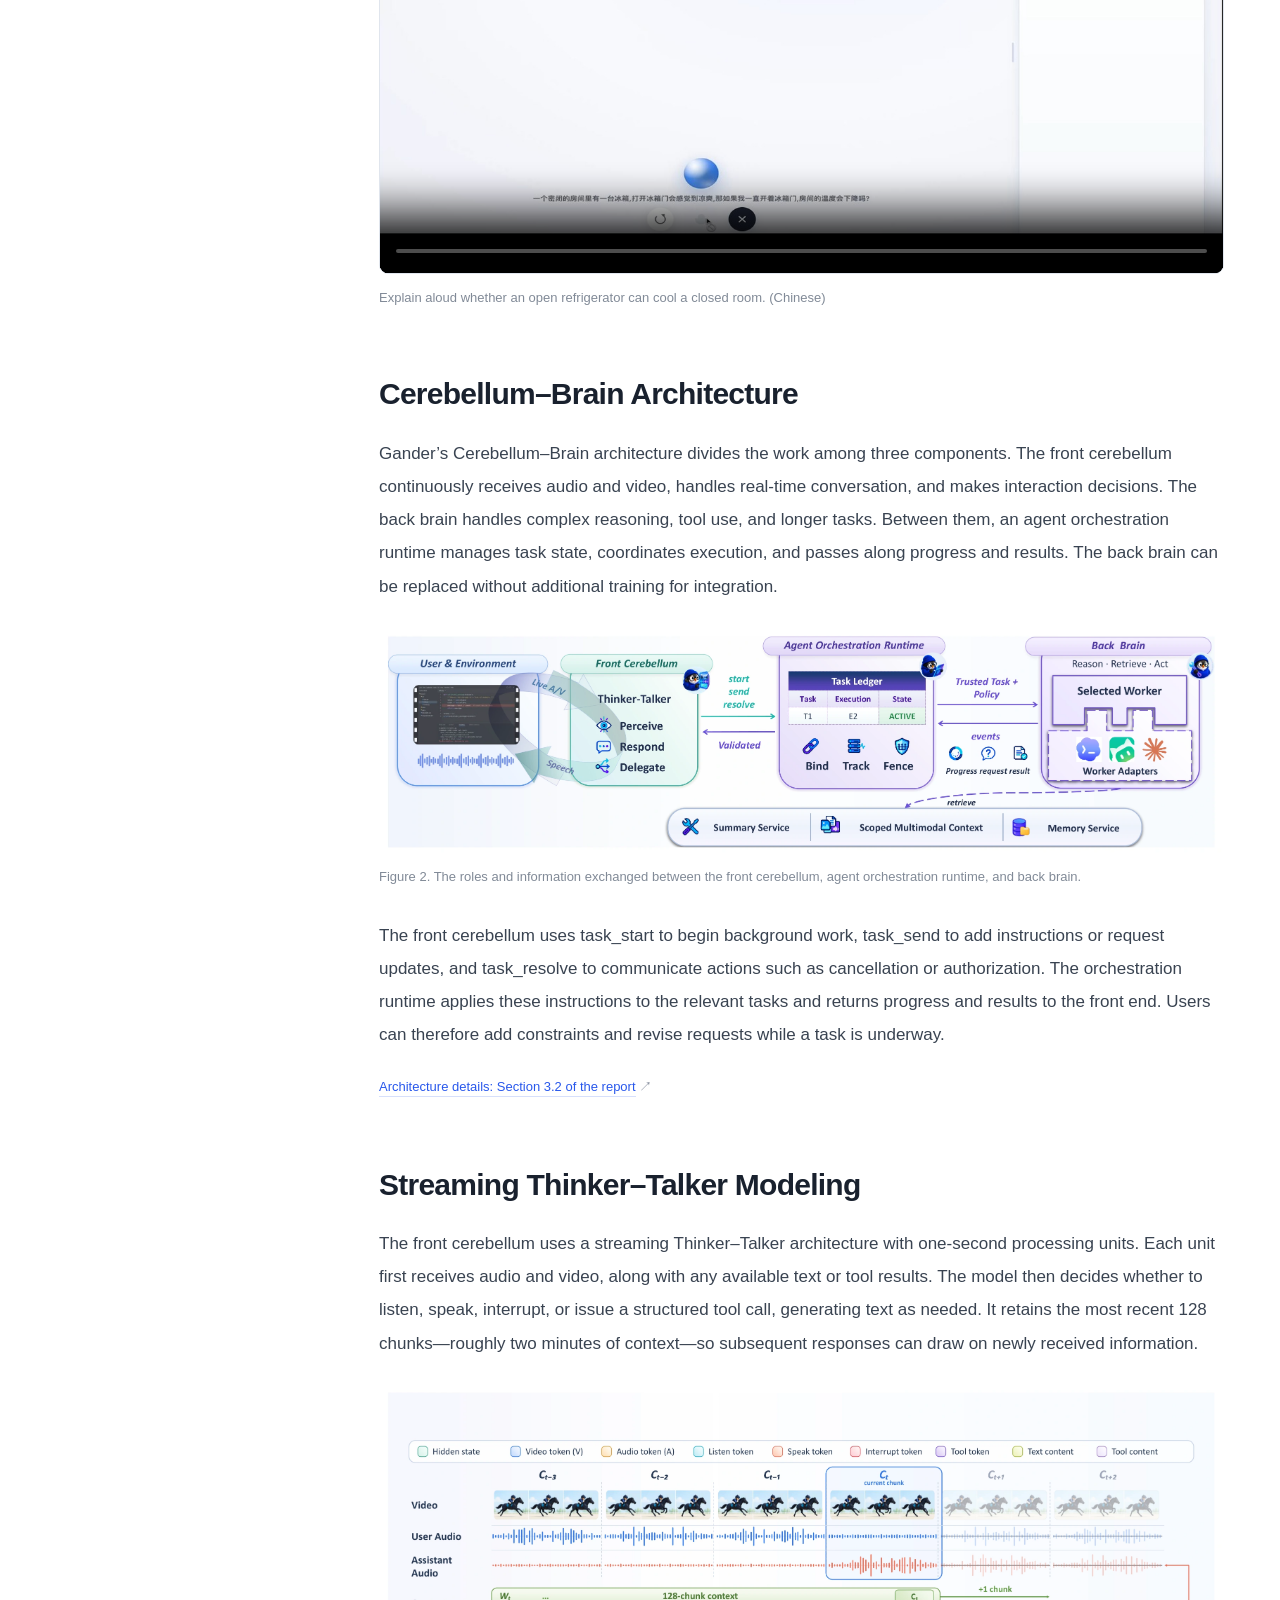
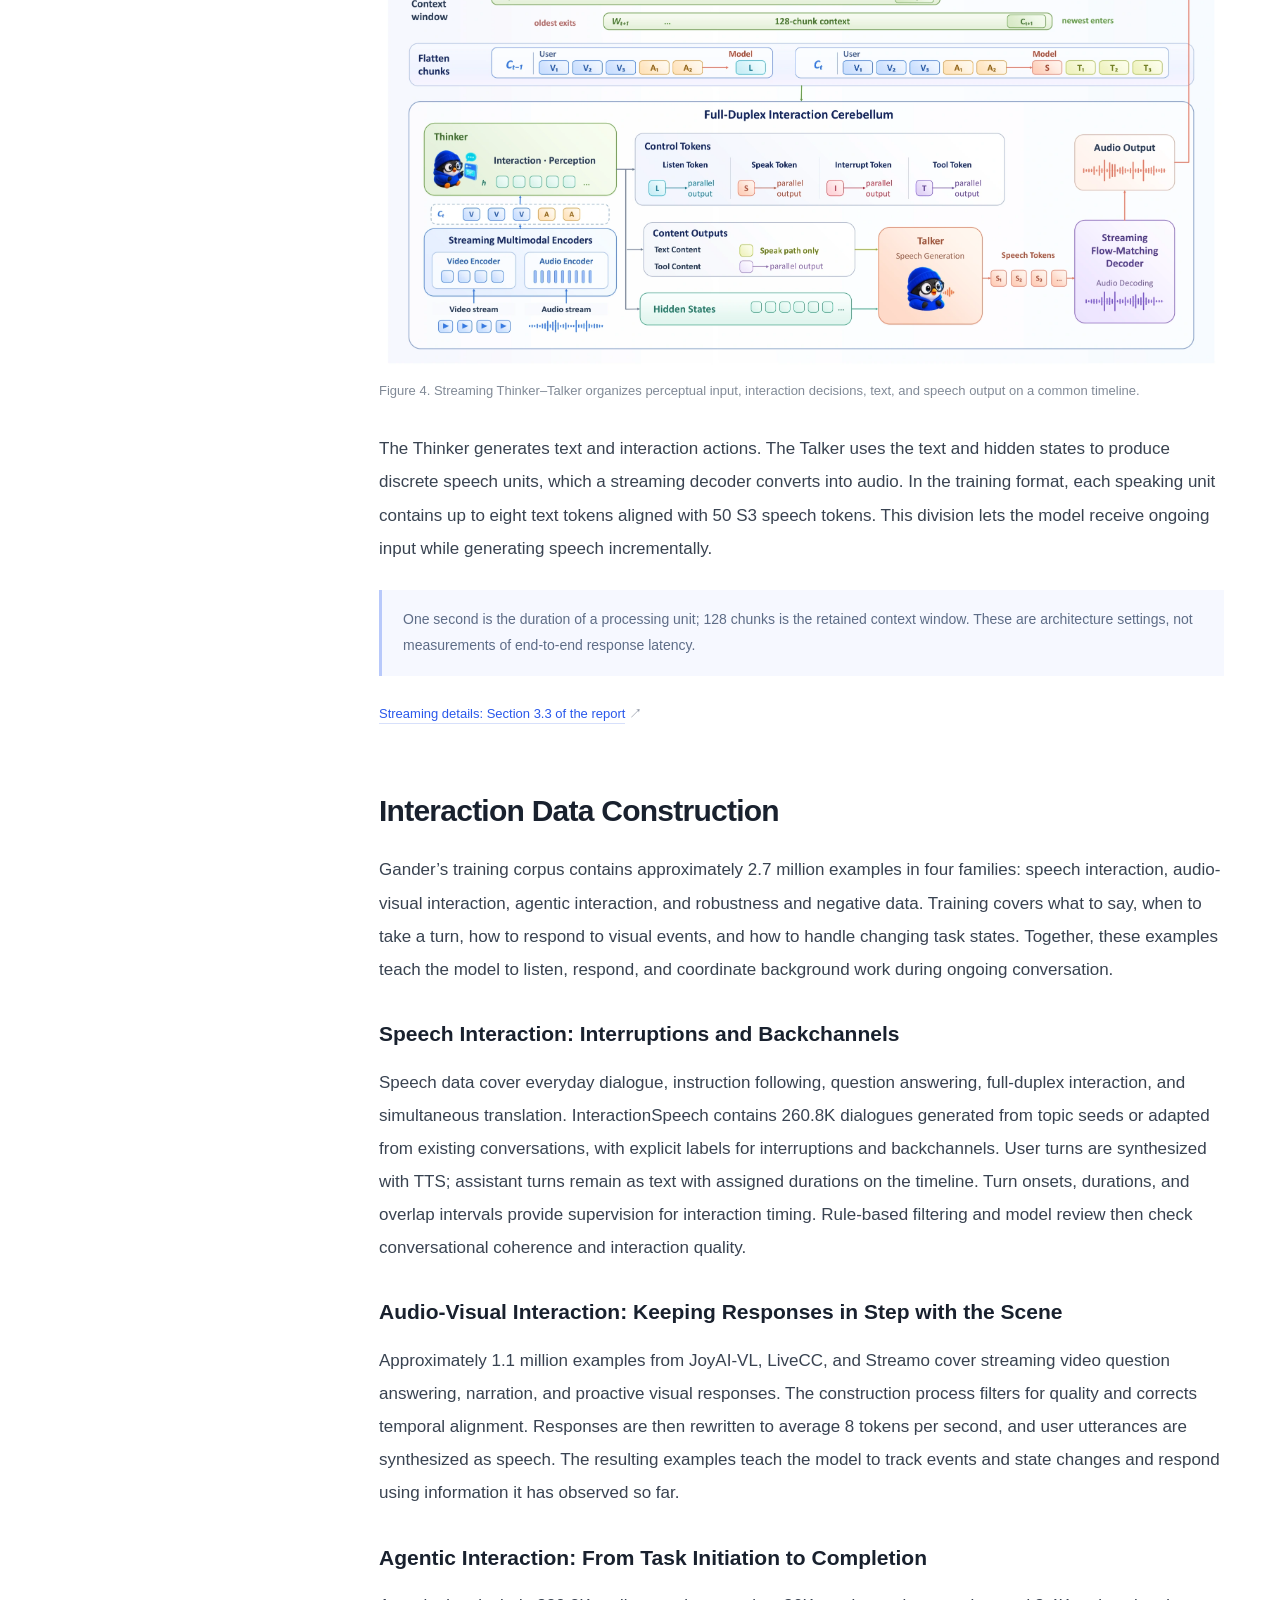
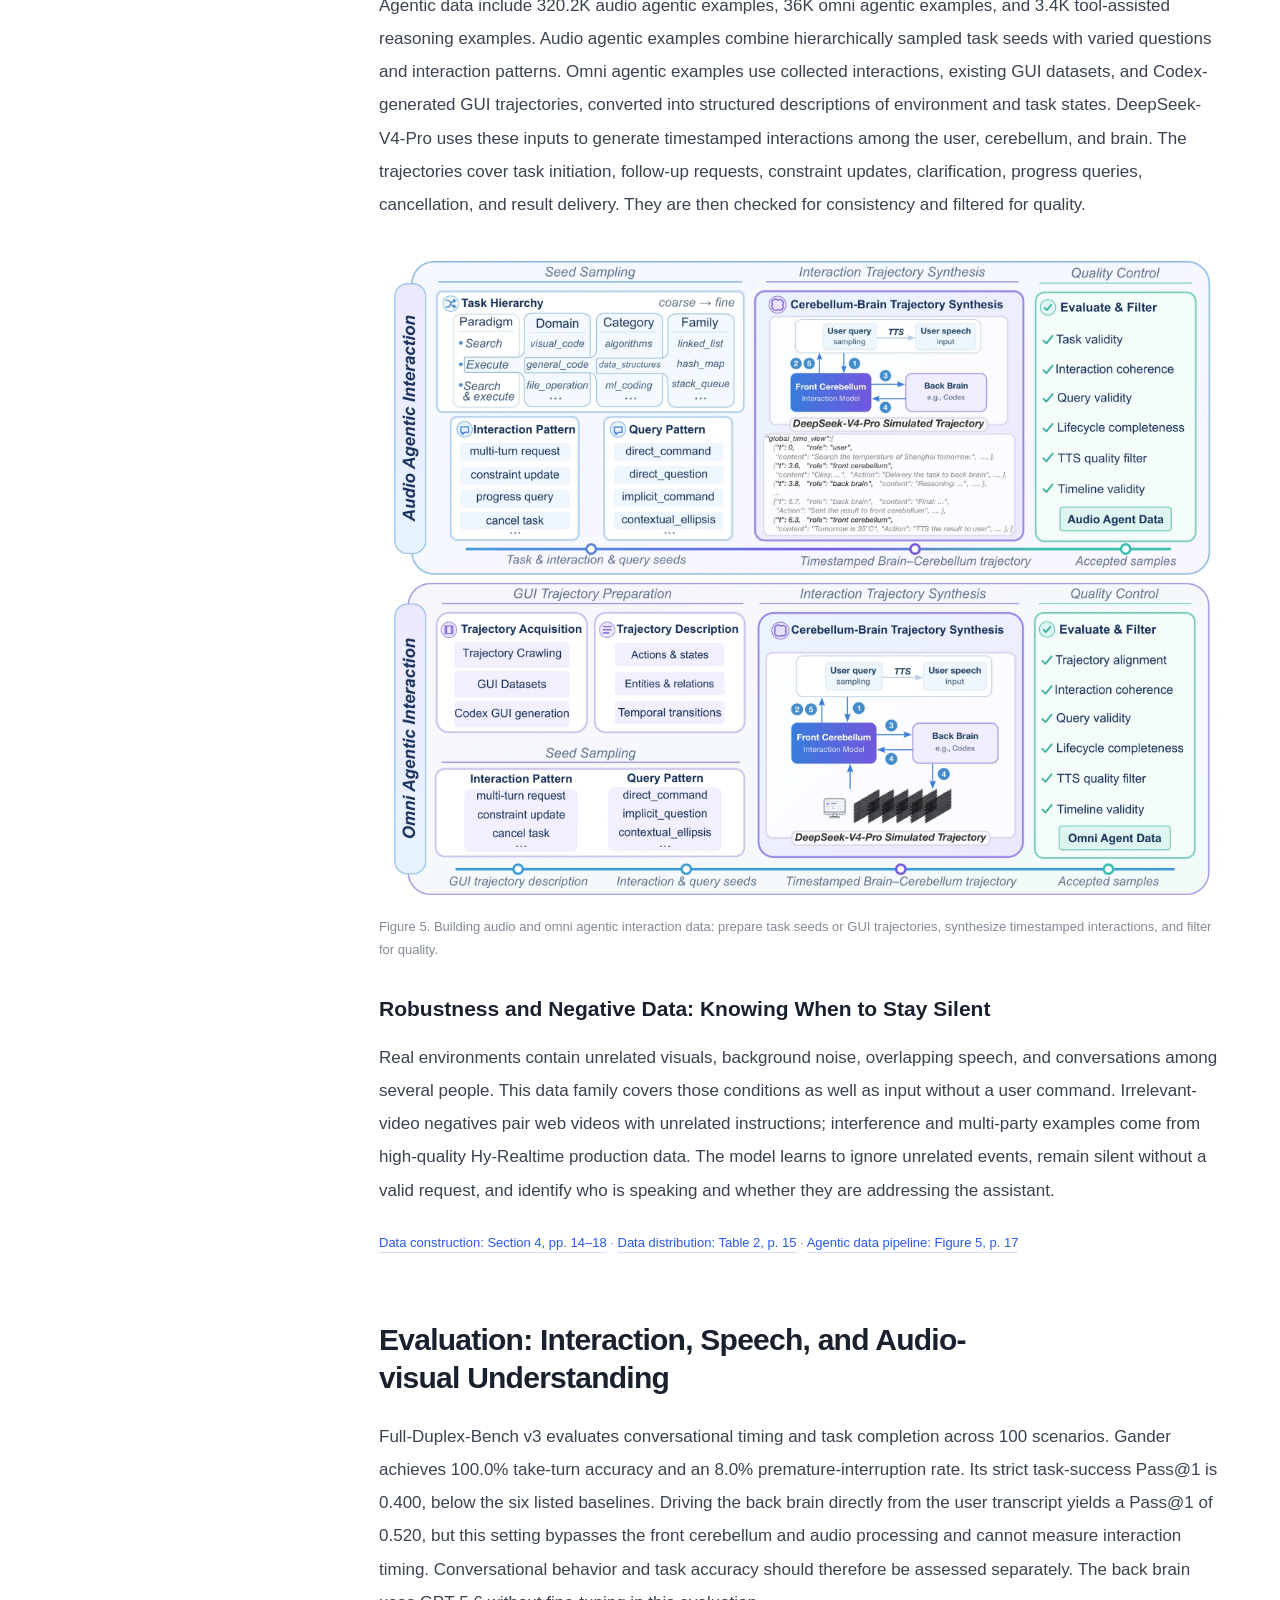
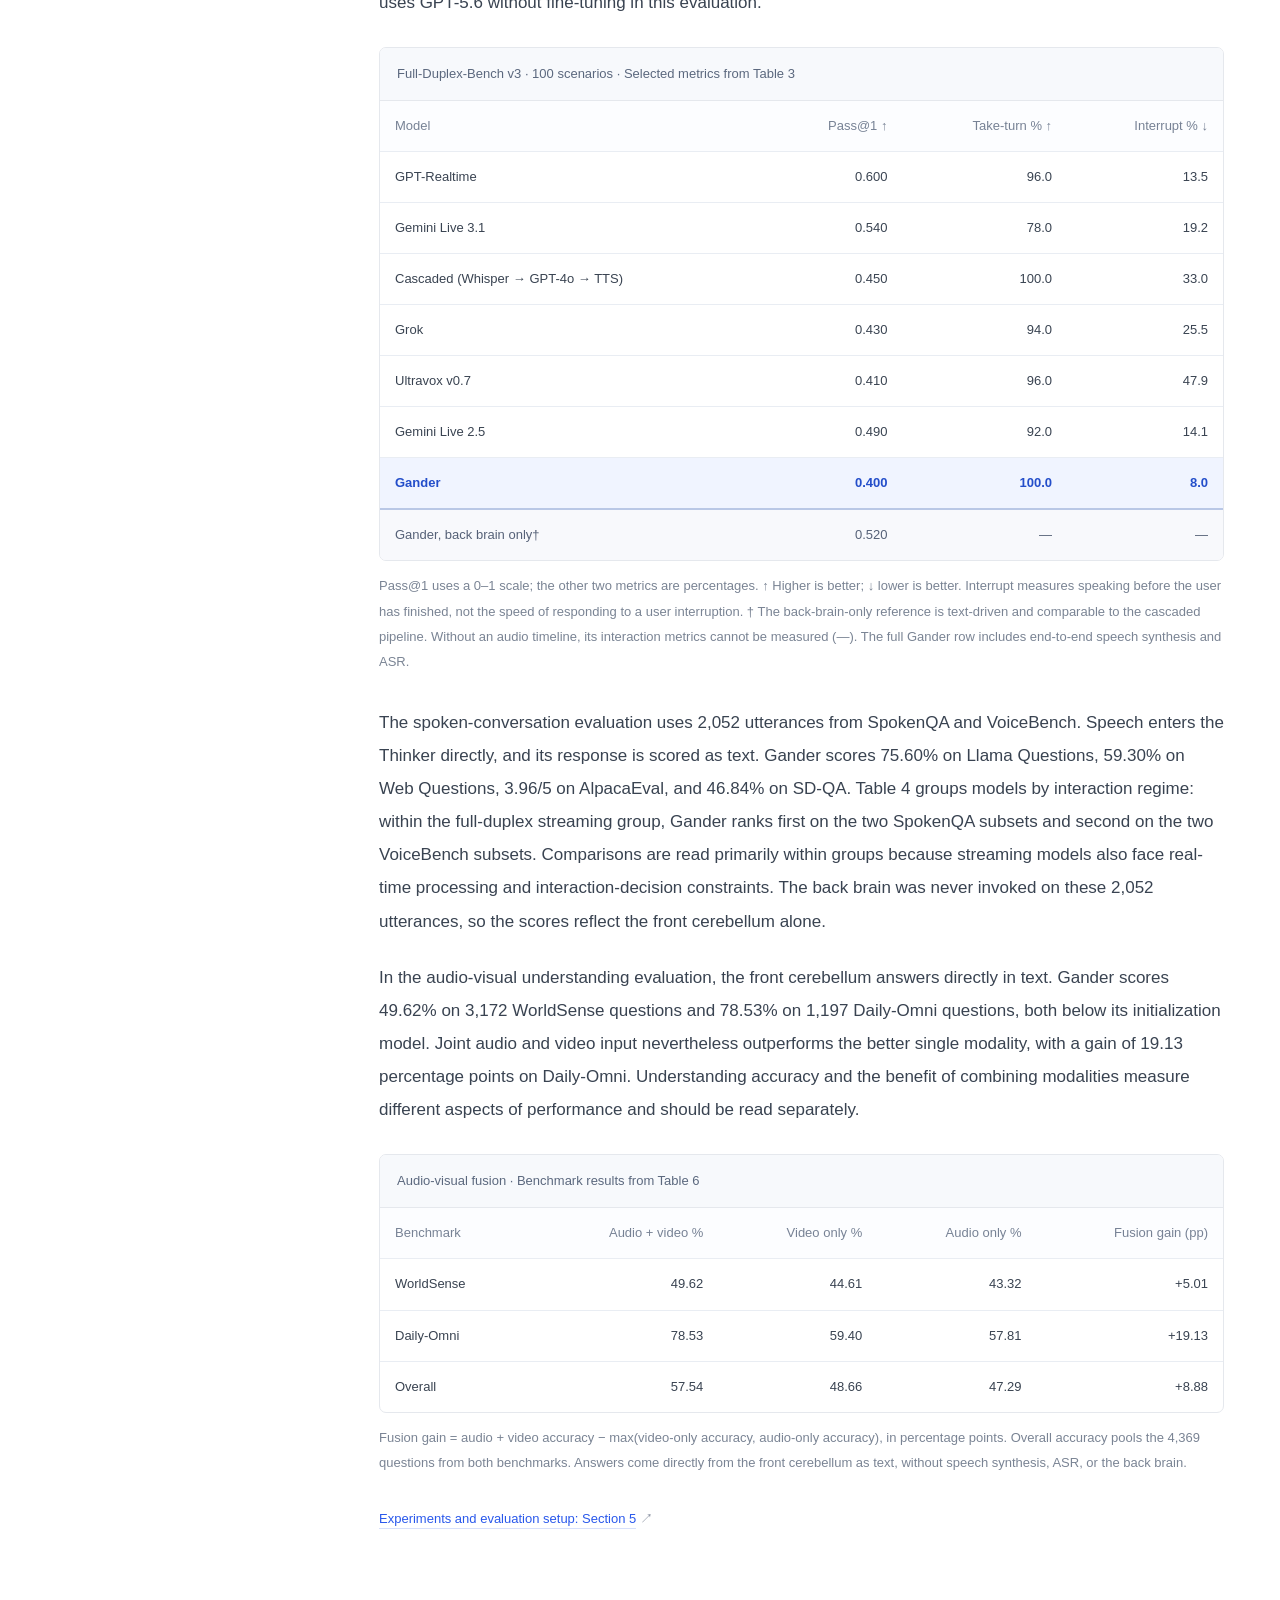
==== commit e7980539: "update page" ====
--- a/Omni-Interaction-Agent/index.html
+++ b/Omni-Interaction-Agent/index.html
@@ -7,7 +7,7 @@
  <meta property="og:description" content="通过十五个演示，了解 Gander 如何结合语音、视觉与实时对话完成智能体任务，并介绍小脑—大脑架构、交互数据构建及实验评估。">
  <link rel="icon" href="../assets/favicon.svg" type="image/svg+xml">
  <link rel="stylesheet" href="styles.css?v=20260915-5">
- <script src="content.js?v=20260915-10" defer=""></script><script src="app.js?v=20260915-3" defer=""></script>
+ <script src="content.js?v=20260915-13" defer=""></script><script src="app.js?v=20260915-3" defer=""></script>
 </head>
 <body id="top">
  <a data-i18n="skip" class="skip-link" href="#article">跳至文章正文</a>
@@ -46,12 +46,12 @@
     <div class="media-slide" data-media-slide="" data-media-number="1">
      <div class="media-shell media-shell-native"><video class="video-native-ratio" controls="" playsinline="" preload="metadata" poster="asset/posters/visual-task-english.jpg" width="3024" height="1898" data-i18n-aria="video.visual-task.demo2.title" aria-label="贪吃蛇游戏演示（英语）"><source src="asset/videos/visual-task-english.mov" type="video/mp4"><a data-i18n="video.open" href="asset/videos/visual-task-english.mov">直接打开视频</a></video>
      <div class="video-error" role="status" hidden=""><p data-i18n="video.error">视频暂时无法播放，请尝试直接打开。</p><a data-i18n="video.open" href="asset/videos/visual-task-english.mov" target="_blank" rel="noopener">直接打开视频</a></div></div>
-     <figcaption data-i18n="video.visual-task.demo2.caption">用户通过语音创建贪吃蛇小游戏，在查看运行结果后继续提出修改要求；Gander 结合共享画面定位相关界面元素，并实时更新游戏内容。</figcaption>
+     <figcaption data-i18n="video.visual-task.demo2.caption">用户通过语音创建贪吃蛇小游戏，在查看运行结果后继续提出修改要求；Gander 结合共享画面定位相关界面元素，并实时更新游戏内容（英语）。</figcaption>
     </div>
     <div class="media-slide" data-media-slide="" data-media-number="2" hidden="">
      <div class="media-shell"><video controls="" playsinline="" preload="none" src="asset/videos/visual-task.mp4" poster="asset/posters/visual-task.jpg" width="1920" height="1080" data-i18n-aria="video.visual-task.original.title" aria-label="Original Tetris demo"><a data-i18n="video.open" href="asset/videos/visual-task.mp4">直接打开视频</a></video>
      <div class="video-error" role="status" hidden=""><p data-i18n="video.error">视频暂时无法播放，请尝试直接打开。</p><a data-i18n="video.open" href="asset/videos/visual-task.mp4" target="_blank" rel="noopener">直接打开视频</a></div></div>
-     <figcaption data-i18n="video.visual-task.original.caption">用户先创建俄罗斯方块游戏，再追加点击重开功能，并根据共享画面要求修改暂停按钮配色，展示连续指令如何作用于同一任务。</figcaption>
+     <figcaption data-i18n="video.visual-task.original.caption">用户先创建俄罗斯方块游戏，再追加点击重开功能，并根据共享画面要求修改暂停按钮配色，展示连续指令如何作用于同一任务（中文）。</figcaption>
     </div>
    </div>
  </figure><p data-i18n="p.collaboration.report">当网页或文档出现在共享屏幕中时，Gander 可以直接把可见内容作为调研入口，无需用户重新口述全部背景。它识别当前材料，启动后台检索与分析，并在处理过程中继续接收补充要求。最终结果被整理为结构化的模型对比或技术总结，方便用户核对信息并继续追问。</p><figure class="media-figure" id="demo-technical-report-reading">
@@ -72,12 +72,12 @@
     <div class="media-slide" data-media-slide="" data-media-number="3">
      <div class="media-shell media-shell-native"><video class="video-native-ratio" controls="" playsinline="" preload="metadata" poster="asset/posters/model-comparison-english.jpg" width="3024" height="1898" data-i18n-aria="video.technical-report-reading.demo1.title" aria-label="模型对比调研演示（英语）"><source src="asset/videos/model-comparison-english.mov" type="video/mp4"><a data-i18n="video.open" href="asset/videos/model-comparison-english.mov">直接打开视频</a></video>
      <div class="video-error" role="status" hidden=""><p data-i18n="video.error">视频暂时无法播放，请尝试直接打开。</p><a data-i18n="video.open" href="asset/videos/model-comparison-english.mov" target="_blank" rel="noopener">直接打开视频</a></div></div>
-     <figcaption data-i18n="video.technical-report-reading.demo1.caption">用户共享模型介绍页面并发起调研；Gander 汇总公开资料，比较不同模型的规格与能力，并生成便于浏览的结构化对比页面。</figcaption>
+     <figcaption data-i18n="video.technical-report-reading.demo1.caption">用户共享模型介绍页面并发起调研；Gander 汇总公开资料，比较不同模型的规格与能力，并生成便于浏览的结构化对比页面（英语）。</figcaption>
     </div>
     <div class="media-slide" data-media-slide="" data-media-number="4" hidden="">
      <div class="media-shell"><video controls="" playsinline="" preload="none" src="asset/videos/technical-report-reading.mp4" poster="asset/posters/technical-report-reading.jpg" width="1920" height="1080" data-i18n-aria="video.technical-report-reading.original.title" aria-label="原始技术报告调研演示（中文）"><a data-i18n="video.open" href="asset/videos/technical-report-reading.mp4">直接打开视频</a></video>
      <div class="video-error" role="status" hidden=""><p data-i18n="video.error">视频暂时无法播放，请尝试直接打开。</p><a data-i18n="video.open" href="asset/videos/technical-report-reading.mp4" target="_blank" rel="noopener">直接打开视频</a></div></div>
-     <figcaption data-i18n="video.technical-report-reading.original.caption">用户共享一份技术报告，Gander 读取可见内容、确认调研目标并在后台整理总结。为完整呈现任务进展，视频中的部分执行过程以 5 倍速播放。</figcaption>
+     <figcaption data-i18n="video.technical-report-reading.original.caption">用户共享一份技术报告，Gander 读取可见内容、确认调研目标并在后台整理总结。为完整呈现任务进展，视频中的部分执行过程以 5 倍速播放（中文）。</figcaption>
     </div>
    </div>
  </figure></section>
@@ -99,12 +99,12 @@
     <div class="media-slide" data-media-slide="" data-media-number="5">
      <div class="media-shell media-shell-native"><video class="video-native-ratio" controls="" playsinline="" preload="metadata" poster="asset/posters/collaborative-task-english.jpg" width="3024" height="1898" data-i18n-aria="video.collaborative-task.demo3.title" aria-label="拍摄地点调研演示（英语）"><source src="asset/videos/collaborative-task-english.mov" type="video/mp4"><a data-i18n="video.open" href="asset/videos/collaborative-task-english.mov">直接打开视频</a></video>
      <div class="video-error" role="status" hidden=""><p data-i18n="video.error">视频暂时无法播放，请尝试直接打开。</p><a data-i18n="video.open" href="asset/videos/collaborative-task-english.mov" target="_blank" rel="noopener">直接打开视频</a></div></div>
-     <figcaption data-i18n="video.collaborative-task.demo3.caption">用户要求寻找上海周边适合拍摄的地点并比较优缺点，在等待期间继续查询任务进度；Gander 完成调研后生成包含候选地点与对比信息的结果页面。</figcaption>
+     <figcaption data-i18n="video.collaborative-task.demo3.caption">用户要求寻找上海周边适合拍摄的地点并比较优缺点，在等待期间继续查询任务进度；Gander 完成调研后生成包含候选地点与对比信息的结果页面（英语）。</figcaption>
     </div>
     <div class="media-slide" data-media-slide="" data-media-number="6" hidden="">
      <div class="media-shell"><video controls="" playsinline="" preload="none" src="asset/videos/collaborative-task.mp4" poster="asset/posters/collaborative-task.jpg" width="1920" height="1080" data-i18n-aria="video.collaborative-task.original.title" aria-label="原始拍摄地点调研演示（中文）"><a data-i18n="video.open" href="asset/videos/collaborative-task.mp4">直接打开视频</a></video>
      <div class="video-error" role="status" hidden=""><p data-i18n="video.error">视频暂时无法播放，请尝试直接打开。</p><a data-i18n="video.open" href="asset/videos/collaborative-task.mp4" target="_blank" rel="noopener">直接打开视频</a></div></div>
-     <figcaption data-i18n="video.collaborative-task.original.caption">Gander 接收拍摄地点调研要求后在后台持续执行，用户无需结束对话即可了解进展，并在任务完成后获得地点建议及其优缺点分析。</figcaption>
+     <figcaption data-i18n="video.collaborative-task.original.caption">Gander 接收拍摄地点调研要求后在后台持续执行，用户无需结束对话即可了解进展，并在任务完成后获得地点建议及其优缺点分析（中文）。</figcaption>
     </div>
    </div>
  </figure></section>
@@ -112,12 +112,12 @@
    <div class="media-label"><span data-i18n="video.video-commentary.title">流式视频解说</span><span class="media-count" aria-hidden="true">07 / 15</span></div>
    <div class="media-shell"><video controls="" playsinline="" preload="none" src="asset/videos/video-commentary.mp4" poster="asset/posters/video-commentary.jpg" width="1920" height="1080" data-i18n-aria="video.video-commentary.title" aria-label="流式视频解说"><a data-i18n="video.open" href="asset/videos/video-commentary.mp4">直接打开视频</a></video>
    <div class="video-error" role="status" hidden=""><p data-i18n="video.error">视频暂时无法播放，请尝试直接打开。</p><a data-i18n="video.open" href="asset/videos/video-commentary.mp4" target="_blank" rel="noopener">直接打开视频</a></div></div>
-   <figcaption data-i18n="video.video-commentary.caption">随着旅行视频的镜头变化，持续解说画面内容。</figcaption>
+   <figcaption data-i18n="video.video-commentary.caption">随着旅行视频的镜头变化，持续解说画面内容（中文）。</figcaption>
  </figure><p data-i18n="p.perception.context">用户只需先提出“看到企鹅时告诉我”，Gander 就会持续观察视频，并在企鹅出现时主动提醒。这类交互要求模型记住先前的指令，并在后续画面中识别相应事件。</p><figure class="media-figure" id="demo-visual-proactivity">
    <div class="media-label"><span data-i18n="video.visual-proactivity.title">视觉主动交互</span><span class="media-count" aria-hidden="true">08 / 15</span></div>
    <div class="media-shell"><video controls="" playsinline="" preload="none" src="asset/videos/visual-proactivity.mp4" poster="asset/posters/visual-proactivity.jpg" width="1920" height="1080" data-i18n-aria="video.visual-proactivity.title" aria-label="视觉主动交互"><a data-i18n="video.open" href="asset/videos/visual-proactivity.mp4">直接打开视频</a></video>
    <div class="video-error" role="status" hidden=""><p data-i18n="video.error">视频暂时无法播放，请尝试直接打开。</p><a data-i18n="video.open" href="asset/videos/visual-proactivity.mp4" target="_blank" rel="noopener">直接打开视频</a></div></div>
-   <figcaption data-i18n="video.visual-proactivity.caption">记住“看到企鹅时告诉我”的要求，在企鹅出现时主动提醒。</figcaption>
+   <figcaption data-i18n="video.visual-proactivity.caption">记住“看到企鹅时告诉我”的要求，在企鹅出现时主动提醒（中文）。</figcaption>
  </figure><p data-i18n="p.dialogue.translation">在版本发布、安全审计和风险讨论等场景中，Gander 持续接收说话内容，并逐步输出另一种语言的译文。以下分别展示中译英和英译中的同声传译过程。</p><figure class="media-figure" id="demo-simultaneous-translation">
    <div class="media-carousel" data-media-carousel="">
     <div class="media-label media-carousel-header">
@@ -136,40 +136,40 @@
     <div class="media-slide" data-media-slide="" data-media-number="9">
      <div class="media-shell"><video controls="" playsinline="" preload="none" src="asset/videos/translation-zh-en.mp4" poster="asset/posters/translation-zh-en.jpg" width="1920" height="1080" data-i18n-aria="video.translation-zh-en.title" aria-label="同声传译 · 中文 → 英文"><a data-i18n="video.open" href="asset/videos/translation-zh-en.mp4">直接打开视频</a></video>
      <div class="video-error" role="status" hidden=""><p data-i18n="video.error">视频暂时无法播放，请尝试直接打开。</p><a data-i18n="video.open" href="asset/videos/translation-zh-en.mp4" target="_blank" rel="noopener">直接打开视频</a></div></div>
-     <figcaption data-i18n="video.translation-zh-en.caption">围绕版本发布与安全审计，将中文语音实时译成英文。</figcaption>
+     <figcaption data-i18n="video.translation-zh-en.caption">围绕版本发布与安全审计，将中文语音实时译成英文（中文 → 英文）。</figcaption>
     </div>
     <div class="media-slide" data-media-slide="" data-media-number="10" hidden="">
      <div class="media-shell"><video controls="" playsinline="" preload="none" src="asset/videos/translation-en-zh.mp4" poster="asset/posters/translation-en-zh.jpg" width="1920" height="1080" data-i18n-aria="video.translation-en-zh.title" aria-label="同声传译 · 英文 → 中文"><a data-i18n="video.open" href="asset/videos/translation-en-zh.mp4">直接打开视频</a></video>
      <div class="video-error" role="status" hidden=""><p data-i18n="video.error">视频暂时无法播放，请尝试直接打开。</p><a data-i18n="video.open" href="asset/videos/translation-en-zh.mp4" target="_blank" rel="noopener">直接打开视频</a></div></div>
-     <figcaption data-i18n="video.translation-en-zh.caption">围绕版本发布与安全审计，将英文语音实时译成中文。</figcaption>
+     <figcaption data-i18n="video.translation-en-zh.caption">围绕版本发布与安全审计，将英文语音实时译成中文（英文 → 中文）。</figcaption>
     </div>
    </div>
  </figure><p data-i18n="p.dialogue.duplex">自然的全双工对话，需要区分附和与打断。用户简短附和时，Gander 继续讲述；用户明确要求停下时，它则暂停回应，把话语权交还给用户。模型在说话的同时听取反馈，并根据用户意图调整回应方式。</p><figure class="media-figure" id="demo-full-duplex">
    <div class="media-label"><span data-i18n="video.full-duplex.title">全双工对话 · 附和与打断</span><span class="media-count" aria-hidden="true">11 / 15</span></div>
    <div class="media-shell"><video controls="" playsinline="" preload="none" src="asset/videos/full-duplex.mp4" poster="asset/posters/full-duplex.jpg" width="1920" height="1080" data-i18n-aria="video.full-duplex.title" aria-label="全双工对话 · 附和与打断"><a data-i18n="video.open" href="asset/videos/full-duplex.mp4">直接打开视频</a></video>
    <div class="video-error" role="status" hidden=""><p data-i18n="video.error">视频暂时无法播放，请尝试直接打开。</p><a data-i18n="video.open" href="asset/videos/full-duplex.mp4" target="_blank" rel="noopener">直接打开视频</a></div></div>
-   <figcaption data-i18n="video.full-duplex.caption">附和时继续讲述，收到明确的停止请求时暂停回应。</figcaption>
+   <figcaption data-i18n="video.full-duplex.caption">附和时继续讲述，收到明确的停止请求时暂停回应（中文）。</figcaption>
  </figure><p data-i18n="p.perception.video">理解一段视频，需要把当前画面与前面的情节联系起来。以下是项目提供的视频理解素材，保留了原始画面与声音。</p><figure class="media-figure" id="demo-video-understanding">
    <div class="media-label"><span data-i18n="video.video-understanding.title">视频理解</span><span class="media-count" aria-hidden="true">12 / 15</span></div>
    <div class="media-shell"><video controls="" playsinline="" preload="none" src="asset/videos/video-understanding.mp4" poster="asset/posters/video-understanding.jpg" width="1920" height="1080" data-i18n-aria="video.video-understanding.title" aria-label="视频理解"><a data-i18n="video.open" href="asset/videos/video-understanding.mp4">直接打开视频</a></video>
    <div class="video-error" role="status" hidden=""><p data-i18n="video.error">视频暂时无法播放，请尝试直接打开。</p><a data-i18n="video.open" href="asset/videos/video-understanding.mp4" target="_blank" rel="noopener">直接打开视频</a></div></div>
-   <figcaption data-i18n="video.video-understanding.caption">视频理解素材，保留原始画面与声音。</figcaption>
+   <figcaption data-i18n="video.video-understanding.caption">视频理解素材，保留原始画面与声音（中文）。</figcaption>
  </figure></section>
 <section id="reasoning" aria-labelledby="heading-reasoning"><h2 id="heading-reasoning" data-i18n="heading.reasoning">抗干扰、多人对话与简易推理</h2><p data-i18n="p.dialogue.robust">在关于护照丢失的对话中，周围出现了无关人声，Gander 仍围绕当前用户的问题继续交流。这类场景要求模型结合谈话内容与上下文，判断哪些话语是对自己说的，避免被无关声音带离当前话题。</p><figure class="media-figure" id="demo-robust-conversation">
    <div class="media-label"><span data-i18n="video.robust-conversation.title">抗干扰语音对话</span><span class="media-count" aria-hidden="true">13 / 15</span></div>
    <div class="media-shell"><video controls="" playsinline="" preload="none" src="asset/videos/robust-conversation.mp4" poster="asset/posters/robust-conversation.jpg" width="1920" height="1080" data-i18n-aria="video.robust-conversation.title" aria-label="抗干扰语音对话"><a data-i18n="video.open" href="asset/videos/robust-conversation.mp4">直接打开视频</a></video>
    <div class="video-error" role="status" hidden=""><p data-i18n="video.error">视频暂时无法播放，请尝试直接打开。</p><a data-i18n="video.open" href="asset/videos/robust-conversation.mp4" target="_blank" rel="noopener">直接打开视频</a></div></div>
-   <figcaption data-i18n="video.robust-conversation.caption">在无关人声干扰下，继续讨论当前用户的护照丢失问题。</figcaption>
+   <figcaption data-i18n="video.robust-conversation.caption">在无关人声干扰下，继续讨论当前用户的护照丢失问题（中文）。</figcaption>
  </figure><p data-i18n="p.reasoning.twoPerson">两人讨论出游计划后，用户询问其中一人提到的出发时间。Gander 根据刚才的对话作答，将问题与相应说话人的表述对应起来。</p><figure class="media-figure" id="demo-two-person-dialogue">
    <div class="media-label"><span data-i18n="video.two-person-dialogue.title">多说话人对话理解</span><span class="media-count" aria-hidden="true">14 / 15</span></div>
    <div class="media-shell"><video controls="" playsinline="" preload="none" src="asset/videos/two-person-dialogue.mp4" poster="asset/posters/two-person-dialogue.jpg" width="1920" height="1080" data-i18n-aria="video.two-person-dialogue.title" aria-label="多说话人对话理解"><a data-i18n="video.open" href="asset/videos/two-person-dialogue.mp4">直接打开视频</a></video>
    <div class="video-error" role="status" hidden=""><p data-i18n="video.error">视频暂时无法播放，请尝试直接打开。</p><a data-i18n="video.open" href="asset/videos/two-person-dialogue.mp4" target="_blank" rel="noopener">直接打开视频</a></div></div>
-   <figcaption data-i18n="video.two-person-dialogue.caption">理解两人的出游讨论，回答关于出发时间的追问。</figcaption>
+   <figcaption data-i18n="video.two-person-dialogue.caption">理解两人的出游讨论，回答关于出发时间的追问（中文）。</figcaption>
  </figure><p data-i18n="p.reasoning.demo">“一直开着冰箱门，能让密闭的房间降温吗？”面对这个日常物理问题，Gander 通过语音说明其中的道理，将推理过程组织成便于听懂的解释。</p><figure class="media-figure" id="demo-reasoning">
    <div class="media-label"><span data-i18n="video.reasoning.title">语音常识推理</span><span class="media-count" aria-hidden="true">15 / 15</span></div>
    <div class="media-shell"><video controls="" playsinline="" preload="none" src="asset/videos/reasoning.mp4" poster="asset/posters/reasoning.jpg" width="1920" height="1080" data-i18n-aria="video.reasoning.title" aria-label="语音常识推理"><a data-i18n="video.open" href="asset/videos/reasoning.mp4">直接打开视频</a></video>
    <div class="video-error" role="status" hidden=""><p data-i18n="video.error">视频暂时无法播放，请尝试直接打开。</p><a data-i18n="video.open" href="asset/videos/reasoning.mp4" target="_blank" rel="noopener">直接打开视频</a></div></div>
-   <figcaption data-i18n="video.reasoning.caption">用语音解释：开着冰箱门，能让密闭房间降温吗？</figcaption>
+   <figcaption data-i18n="video.reasoning.caption">用语音解释：开着冰箱门，能让密闭房间降温吗？（中文）</figcaption>
  </figure></section>
 <section id="architecture" aria-labelledby="heading-architecture"><h2 data-i18n="heading.architecture" id="heading-architecture">小脑—大脑协作架构</h2><p data-i18n="p.architecture.roles">Gander 采用小脑—大脑协作架构，由三个组件分工配合。前端小脑持续接收音视频输入，负责实时对话和交互决策；后端大脑负责复杂推理、工具调用与耗时较长的任务；智能体编排运行时负责管理任务状态、协调执行，并传递进度与结果。后端大脑支持替换，接入时无需额外训练。</p><figure class="article-figure "><a href="../assets/figures/architecture.webp" target="_blank" rel="noopener"><img src="../assets/figures/architecture.webp" width="2401" height="627" loading="lazy" decoding="async" data-i18n-alt="figure.architecture.alt" alt="小脑—大脑架构：前端接收用户的音视频输入，编排运行时协调后台任务，各组件共享任务状态、上下文与记忆。"></a><figcaption data-i18n="figure.architecture.caption">图 2｜前端小脑、智能体编排运行时与后端大脑的分工及信息交换。</figcaption></figure><p data-i18n="p.architecture.lifecycle">前端通过 task_start 发起后台任务，通过 task_send 补充要求或查询进度，通过 task_resolve 表达取消、授权等任务操作。编排运行时负责将这些指令落实到具体任务，并把执行进展与结果传回前端。这样，用户在任务进行期间仍可补充条件、调整要求，持续参与整个过程。</p><p class="source-line"><a data-i18n="source.architecture" href="https://arxiv.org/pdf/2609.08977#page=7" target="_blank" rel="noopener">架构细节：技术报告第 3.2 节</a> <span aria-hidden="true">↗</span></p></section>
 <section id="streaming" aria-labelledby="heading-streaming"><h2 data-i18n="heading.streaming" id="heading-streaming">流式 Thinker–Talker 建模</h2><p data-i18n="p.streaming.units">前端小脑采用流式 Thinker–Talker 架构，以一秒为一个处理单元。每个单元先接收音视频输入，以及当前可用的文本或工具返回结果，再决定聆听、说话、打断或发起结构化工具调用，并按需生成文本。模型保留最近 128 个时间块，形成约两分钟的滑动上下文，使后续回应能够参考新到达的信息。</p><figure class="article-figure "><a href="../assets/figures/thinker-talker.webp" target="_blank" rel="noopener"><img src="../assets/figures/thinker-talker.webp" width="2401" height="1640" loading="lazy" decoding="async" data-i18n-alt="figure.thinker-talker.alt" alt="流式 Thinker–Talker 架构图，展示音视频输入、交互控制、文本生成、语音 token 与波形输出的时间关系。"></a><figcaption data-i18n="figure.thinker-talker.caption">图 4｜流式 Thinker–Talker 在统一时间线上组织感知输入、交互决策、文本与语音输出。</figcaption></figure><p data-i18n="p.streaming.speech">Thinker 负责生成文本和交互动作，Talker 根据文本及隐藏状态生成离散语音单元，再由流式解码器合成语音波形。在训练格式中，每个说话单元最多包含八个文本 token，与 50 个 S3 语音 token 对齐。这样的分工使模型能够持续接收输入，同时逐步生成语音。</p><aside class="technical-note"><p data-i18n="note.streaming">一秒是流式处理单元的时长，128 个时间块是模型保留的上下文范围。这些数值描述的是架构配置，并非实测的端到端响应延迟。</p></aside><p class="source-line"><a data-i18n="source.streaming" href="https://arxiv.org/pdf/2609.08977#page=10" target="_blank" rel="noopener">流式建模细节：技术报告第 3.3 节</a> <span aria-hidden="true">↗</span></p></section>
